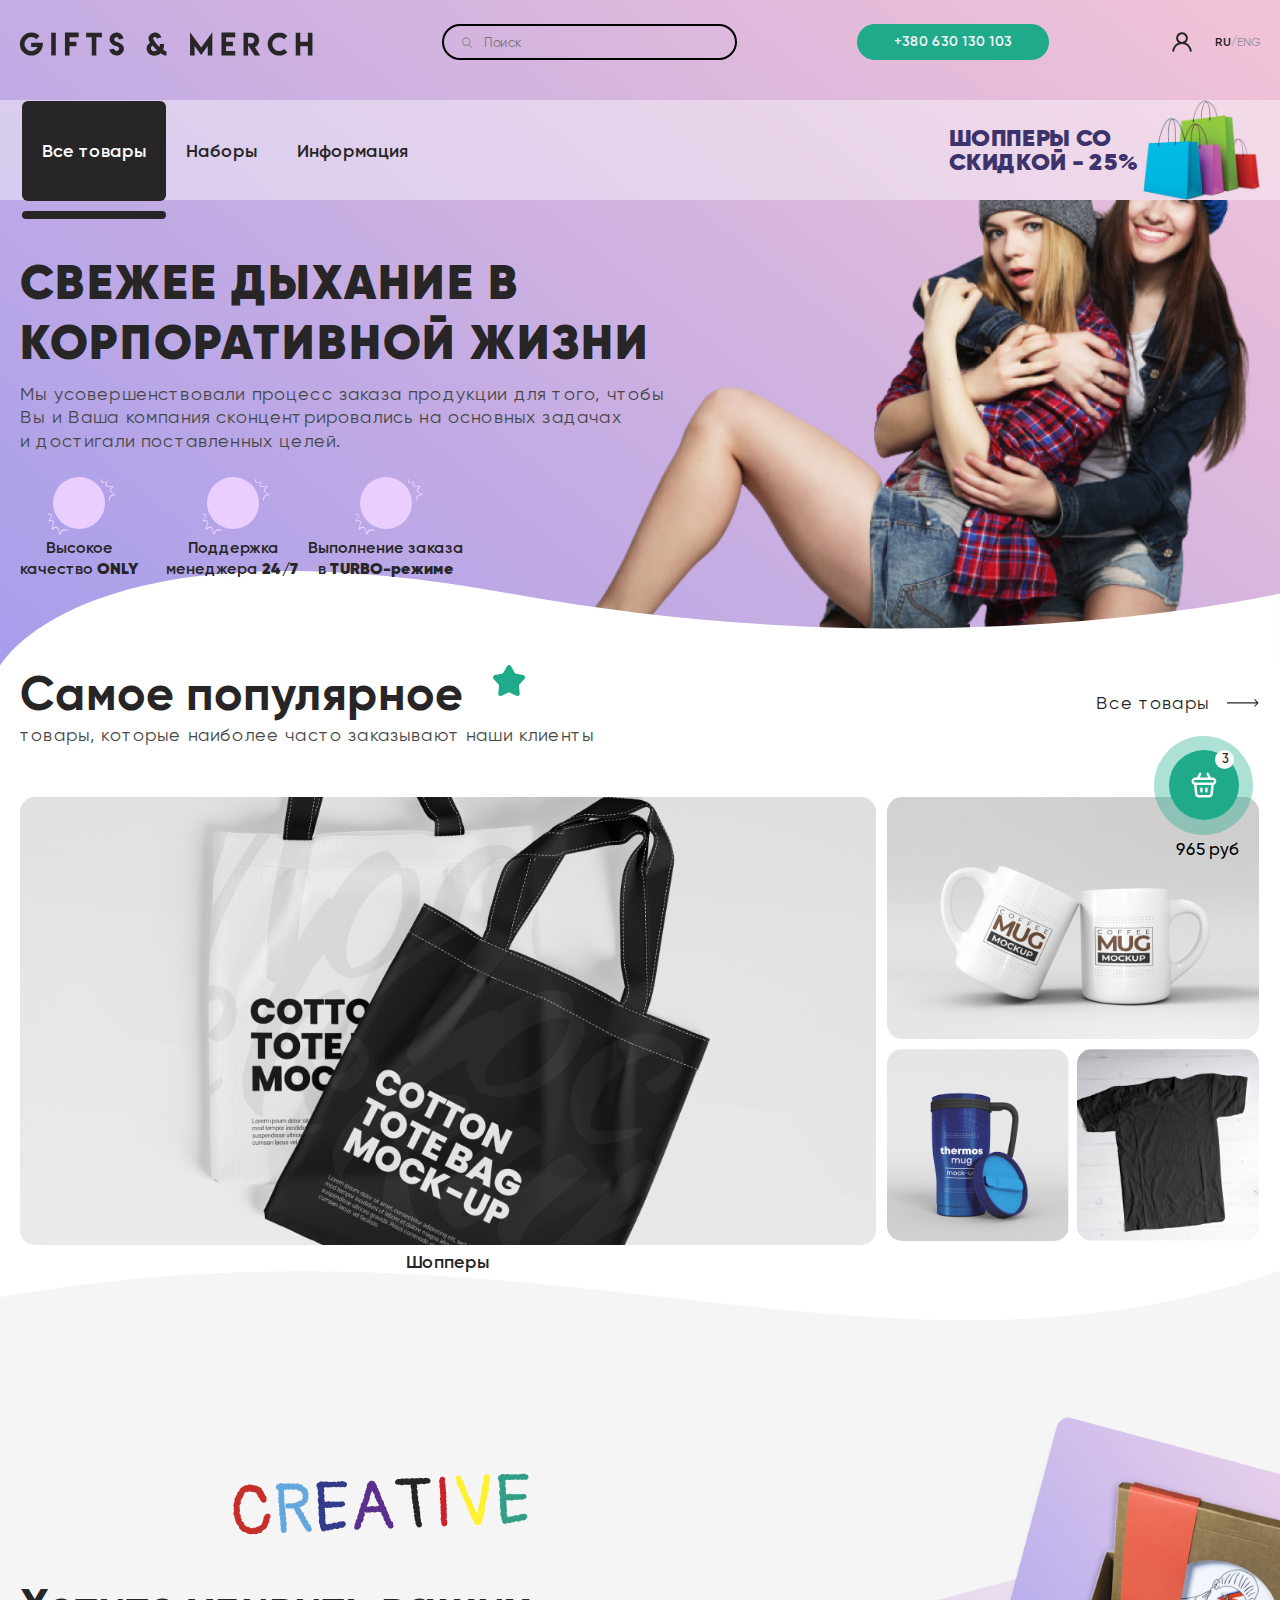
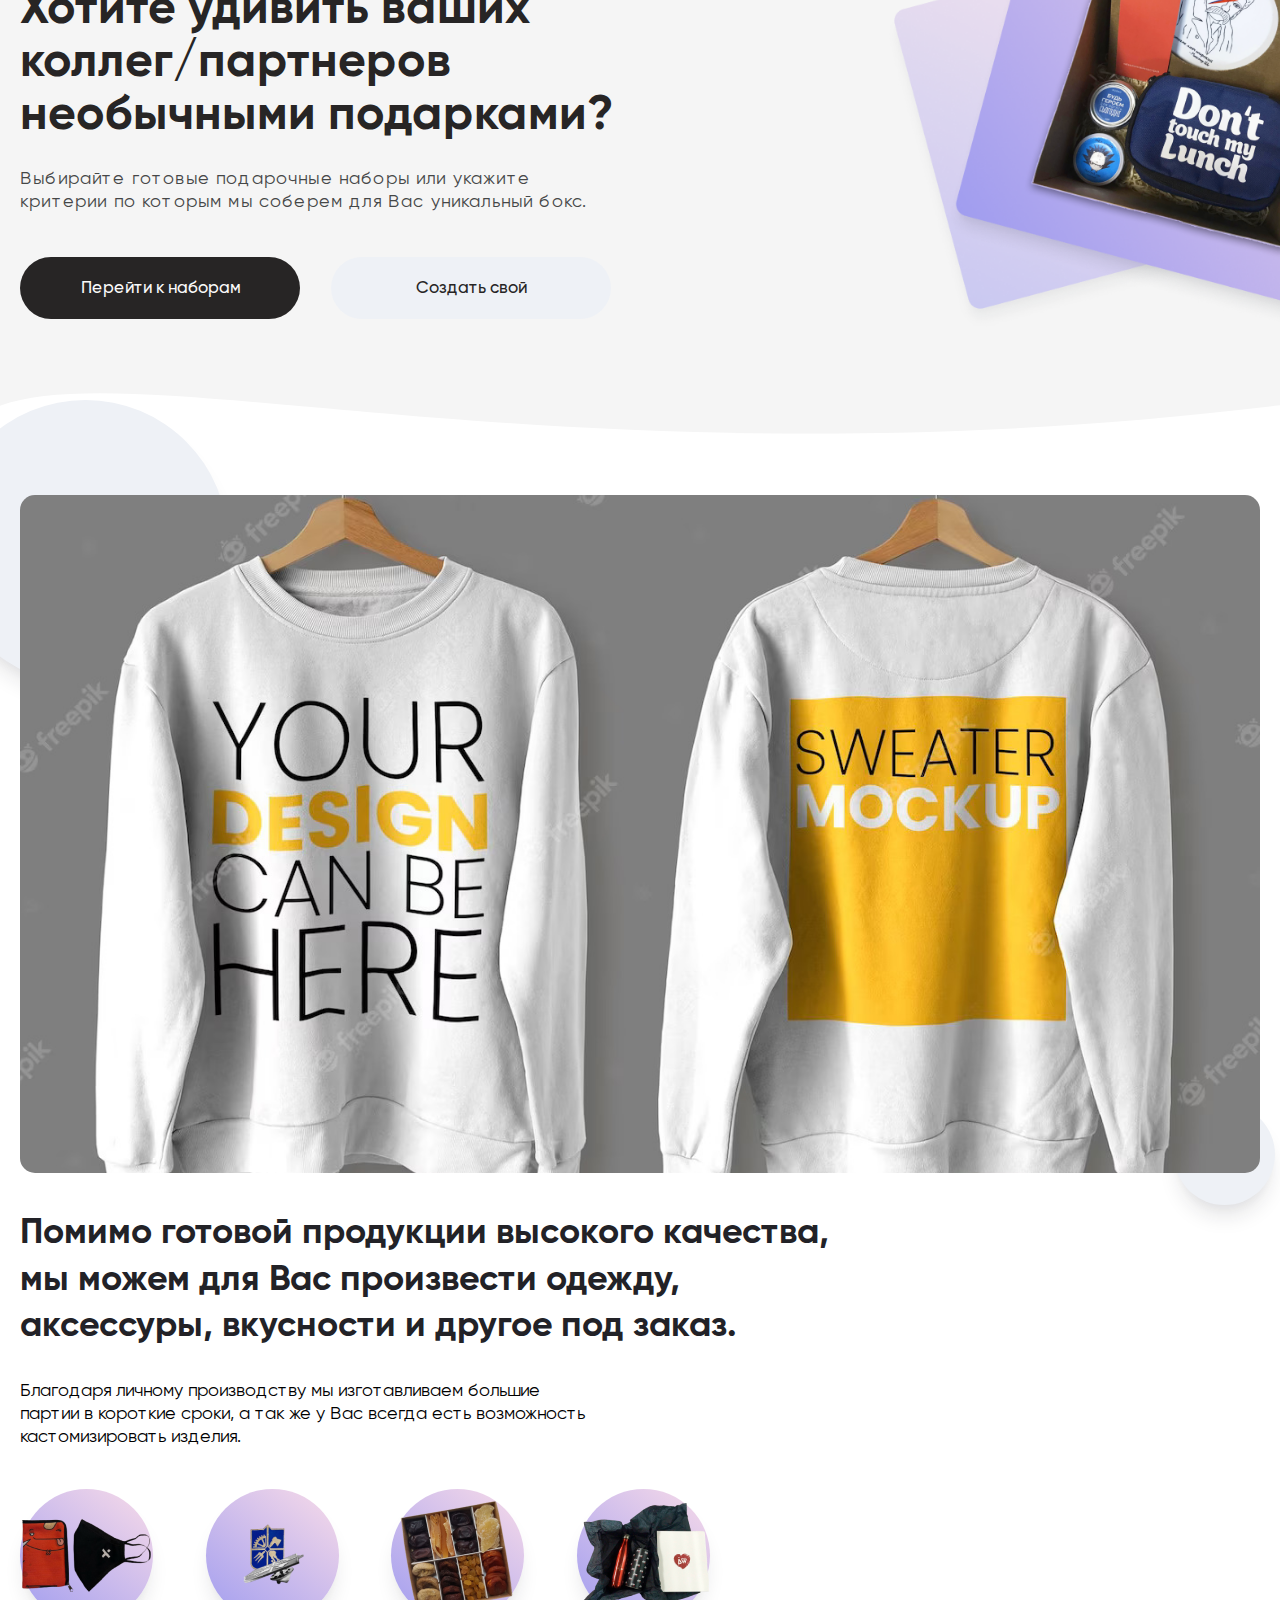
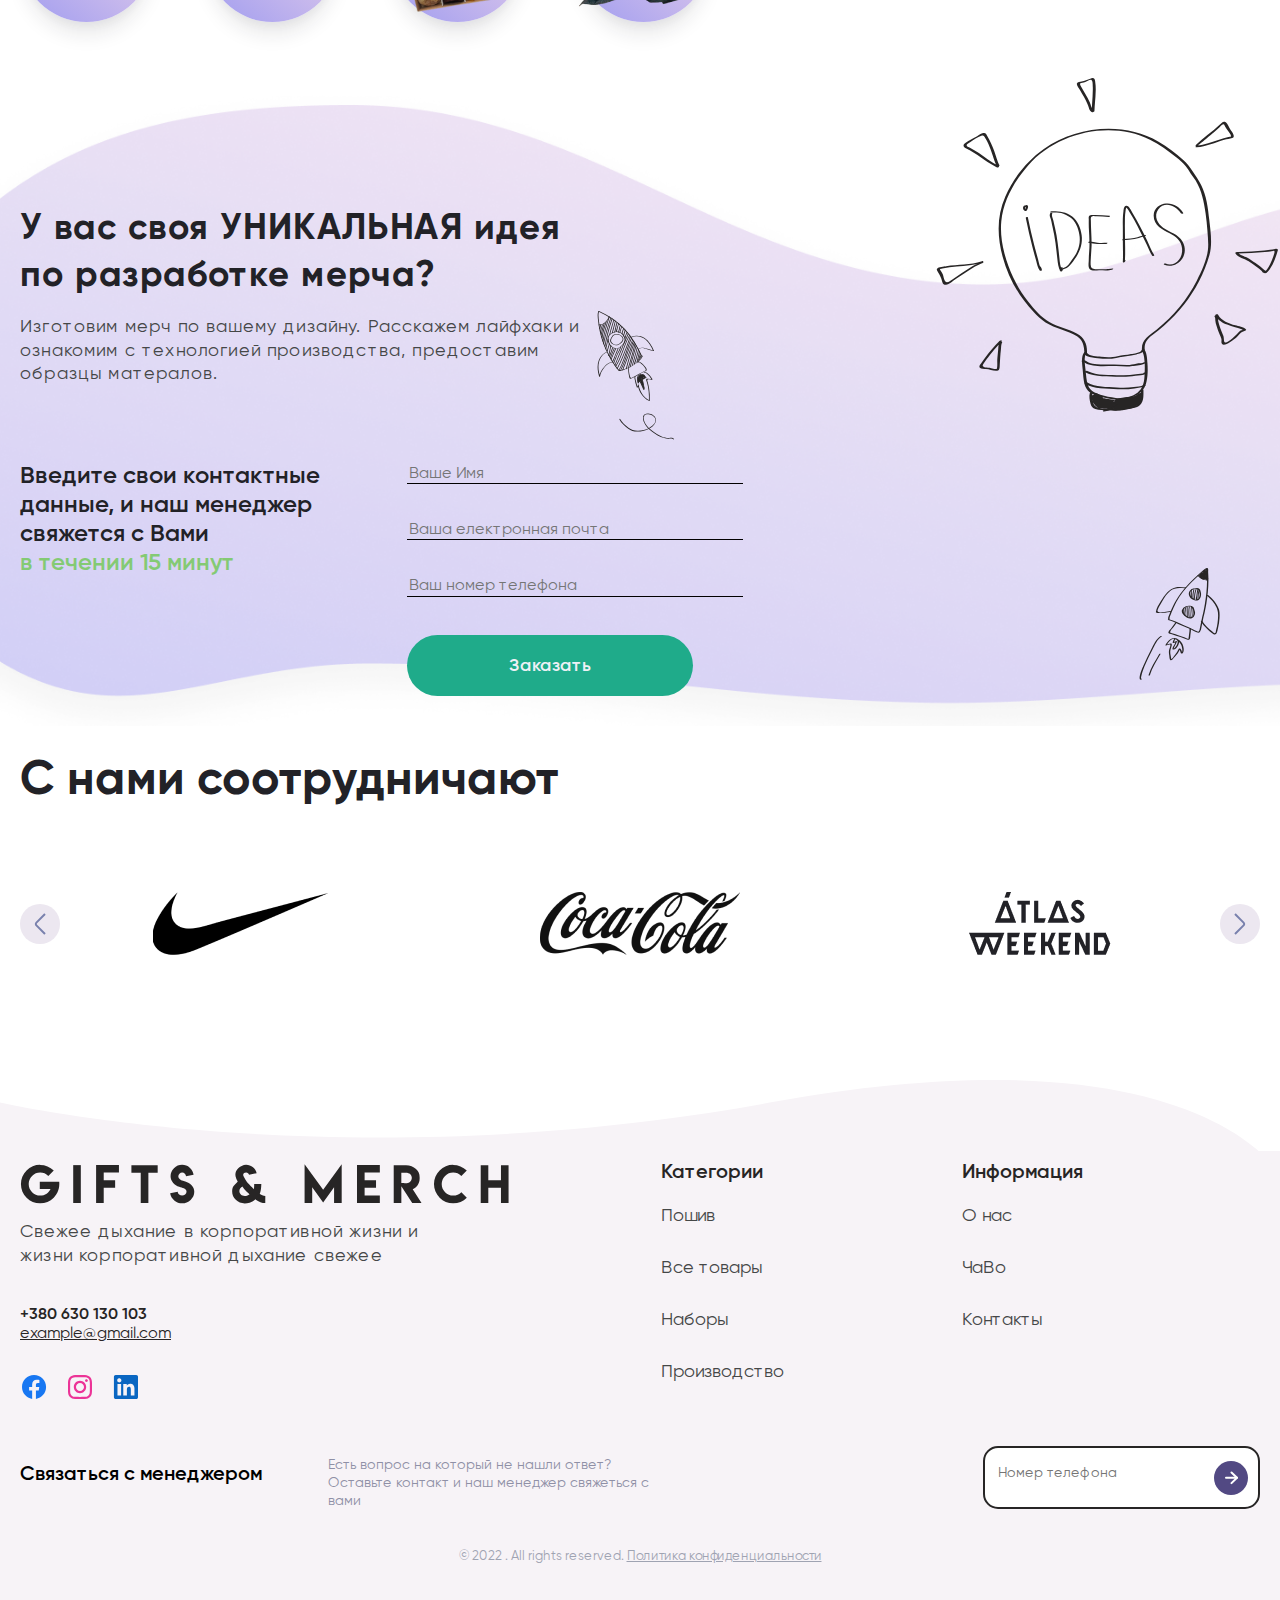
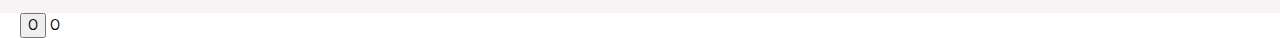
==== index.html @ b6de8032 "working" ====
<!DOCTYPE html>
<html lang="ru">

<head>
  <meta charset="UTF-8">
  <meta http-equiv="X-UA-Compatible" content="IE=edge">
  <meta name="viewport" content="width=device-width, initial-scale=1.0">
  <title>Gifts and Merch</title>
  <link rel="stylesheet" href="./css/vendor/normalize.css">
  <link rel="stylesheet" href="./css/vendor/swiper-bundle.min.css">
  <link rel="stylesheet" href="./css/cards-reduction-decor.css">
  <link rel="stylesheet" href="./css/fonts.css">
  <link rel="stylesheet" href="./css/main.css">
  <link rel="stylesheet" href="./css/main-page.css">
</head>

<body>
  <div class="header-bg">
    <header class="page-header">
      <div class="main-container page-header__top">
        <a class="page-header__logo-link" href="#">
          <img class="header-image" src="./img/logo.svg" alt="Gifts Merch">
        </a>
        <input class="page-header__search" type="text" placeholder="Поиск">

        <button type="button" class="page-header__loupe"><img class="page-header__loupe-image" src="./img/search1.svg" alt="поиск"></button>

        <a class="phone" href="tel:+79283627229">+380 630 130 103</a>
        <button id="mobile-menu-btn" type="button" class="page-header__burger">
          <img class="page-header__burger-image" src="./img/COLOR.svg" alt="">
        </button>
        <div class="page-header__buttons">
          <button type="button" class="page-header__profile-btn"><img class="but-image" src="./img/men.svg" alt=""></button>
          <button type="button" class="page-header__button active">RU</button>
          <p class="page-slash">/</p>
          <button type="button" class="page-header__button">ENG</button>
        </div>
      </div>

      <div class="header-nav">
        <div class="header-nav__container main-container">
          <ul class="header-list">
            <li class="header-list__item">
              <a class="header-list__navigation header-list__navigation--active">Все товары </a>
            </li>
            <li class="header-list__item">
              <a class="header-list__navigation" href="./sets.html">Наборы</a>
            </li>
            <li class="header-list__item">
              <a class="header-list__navigation" href="./information.html">Информация</a>
            </li>
          </ul>
          <div class="header-text">Шопперы со скидкой - 25%</div>
          <img class="img-resize" src="./img/shopping-bags.png" alt="packages">
        </div>
      </div>
    </header>

    <section class="header-hero index__header-hero">
      <div class="header-hero__container main-container">
        <h1 class="header-hero__major">Свежее дыхание в корпоративной жизни</h1>
        <p class="header-hero__text">Мы усовершенствовали процесс заказа продукции для того, чтобы Вы и Ваша компания сконцентрировались на основных задачах и достигали поставленных целей.</p>
        <ul class="header-hero__selection">
          <li class="header-hero__logo">
            <div class="header-hero__logos">
              <img class="header-hero__wave" src="./img/main/Scribbletop.svg" alt="">
              <img class="header-hero__wave--active header-hero__wave--rotate180" src="./img/main/Scribble.svg" alt="">
            </div>
            <p class="header-hero__only">Высокое <br> качество <b>ONLY</b></p>
          </li>

          <li class="header-hero__logo">
            <div class="header-hero__logos">
              <img class="header-hero__wave" src="./img/main/Scribbletop.svg" alt="">
              <img class="header-hero__wave--active" src="./img/main/Scribble.svg" alt="">
            </div>
            <p class="header-hero__only">Поддержка <br> менеджера <b>24/7</b></p>
          </li>

          <li class="header-hero__logo">
            <div class="header-hero__logos">
              <img class="header-hero__wave" src="./img/main/Scribbletop.svg" alt="">
              <img class="header-hero__wave--active" src="./img/main/Scribble.svg" alt="">
            </div>
            <p class="header-hero__only">Выполнение заказа <br> в <b>TURBO-режиме</b></p>
          </li>
        </ul>
      </div>
      <picture>
        <img class="header-hero__picture_main" src="./img/main/fashion-girl.png" alt="prize">
      </picture>
      <picture>
        <img class="header-hero__picture_new" src="./img/main/fashion-girl480.png" alt="prize">
      </picture>
    </section>
    <img class="header__wave" src="./img/main/header-wave.svg" alt="wave">
  </div>

  <div class="popular main-container">
    <h2 class="popular__most">Самое популярное
      <img class="popular__star" src="./img/main/star.svg" alt="star">
    </h2>
    <h3 class="popular__text">товары, которые наиболее часто заказывают наши клиенты</h3>
    <a class="popular__all" href="./sets.html">
      <span class="popular__all-product">Все товары</span>
      <img class="popular__all-arrow" src="./img/main/boom.svg" alt="arrow">
    </a>
    <div class="popular__goods popular-goods">
      <div class="popular-goods__col-left">
        <a class="popular-goods_link" href="./sets.html"><img class="popular-goods__img" src="./img/main/bag.png" alt="bag"></a>
        <p class="popular-goods_desc">Шопперы</p>
      </div>
      <div class="popular-goods__col-right">
        <div class="popular-goods__col-top">
          <a class="popular-goods_link" href="./sets.html"><img class="popular-goods__img" src="./img/main/Mug.png" alt="mug"></a>
        </div>
        <div class="popular-goods__bot-bottom">
          <a class="popular-goods_link" href="./sets.html"><img class="popular-goods__img" src="./img/main/Thermos.png" alt="thermos"></a>
        </div>
        <div class="popular-goods__bot-bottom">
          <a class="popular-goods_link" href="./sets.html"><img class="popular-goods__img" src="./img/main/shirt.png" alt="t-shirt"></a>
        </div>
      </div>
    </div>

    <div id="modal-book-menu" class="popular__purchases">
      <div class="popular__purchases-menu">
        <button id="close-trolley-modal-btn-two" type="button" class="popular__purchases-look">Продолжить покупки</button>
        <button id="modalbasket-btn" type="button" class="popular__purchases-buy">В корзину</button>
        <button id="close-trolley-modal-btn" type="button" class="popular__purchases-exit">
          <img src="./img/main/X.svg" alt="x">
        </button>
      </div>
    </div>
    <button id="trolley-modal-btn" type="button" class="popular__basket">
      <img class="popular__basket-img" src="./img/main/Frame383.svg" alt="basket">
      <span class="popular__basket-number">3</span>
      <span class="popular__basket-price">965 руб</span>
    </button>
  </div>

  <div class="creative">
    <img class="wave creative-wave" src="./img/creative-wave.svg" alt="wave">
    <div class="creative-main main-container">
      <img class="creative-main__image" src="./img/Pangolin.png" alt="logo">
      <p class="creative-main__text">
        Хотите удивить ваших коллег/партнеров необычными подарками?
      </p>
      <p class="creative-main__desc">
        Выбирайте готовые подарочные наборы или укажите критерии по которым мы соберем для Вас уникальный бокс.
      </p>
      <div class="creative-main__items">
        <a class="creative-main__link" href="./sets.html">Перейти к наборам</a>
        <a class="creative-main__link creative-main__link--grey" href="./sets.html">Создать свой</a>
      </div>
      <div class="creative-main__picture">
        <img class="creative-main__img" src="./img/Photo.png" alt="prize">
      </div>
    </div>
  </div>

  <div class="product main-container">
    <div class="product__picture">
      <img class="product__img" src="./img/main/sweater-mockup-front-and-back.jpg" alt="sweater">
    </div>
    <div class="product__selection">
      <p class="product-text">Помимо готовой продукции высокого качества, мы можем для Вас произвести одежду, аксессуры, вкусности и другое под заказ.</p>
      <p class="product-info">Благодаря личному производству мы изготавливаем большие партии в короткие сроки, а так же у Вас всегда есть возможность кастомизировать изделия.</p>
      <div class="product__selection-logos">
        <ul class="product__selection-menu">
          <li class="logo">
            <img class="logo__img" src="./img/main/removebg.png" alt="">
          </li>
          <li class="logo">
            <img class="logo__img" src="./img/main/logot.png" alt="">
          </li>
          <li class="logo">
            <img class="logo__img" src="./img/main/fruit.png" alt="">
          </li>
          <li class="logo">
            <img class="logo__img" src="./img/main/packet.png" alt="">
          </li>
        </ul>
      </div>
    </div>
  </div>



  <div class="ideas">
    <div class="idea main-container">
      <p class="idea__text">У вас своя УНИКАЛЬНАЯ идея по разработке мерча?</p>
      <p class="idea__txt">Изготовим мерч по вашему дизайну. Расскажем лайфхаки и ознакомим с технологией производства, предоставим образцы матералов.</p>
      <div class="idea__book">
        <p class="idea__info">Введите свои контактные данные, и наш менеджер свяжется с Вами <span class="colortext">в&nbsp;течении 15 минут</span></p>
        <form class="order idea__order" action="self">
          <div class="order__field order__field--idea">
            <input type="text" class="order__input order__input--idea" name="login" placeholder="Ваше Имя">
          </div>
          <div class="order__field order__field--idea">
            <input type="email" class="order__input order__input--idea" name="email" placeholder="Ваша електронная почта" minlength="7" required>
            <span class="order__error-msg">Неверный формат</span>
          </div>
          <div class="order__field order__field--idea">
            <input type="tel" class="order__input order__input--idea" name="tel" placeholder="Ваш номер телефона" minlength="6" required>
            <span class="order__error-msg">Неверный формат</span>
          </div>
          <button type="button" class="order__button order__button--idea">
            Заказать
          </button>
        </form>
      </div>
      <div class="idea__image">
        <img class="img__ic1" src="./img/main/ideas/rocket1.svg" alt="">
      </div>
      <div class="idea__img">
        <img class="img__ic2" src="./img/main/ideas/Vector.svg" alt="">
      </div>
      <div class="idea__icon">
        <img class="img__ic3" src="./img/main/ideas/lamp.svg" alt="">
      </div>
      <div class="idea__ic">
        <img class="img__ic4" src="./img/main/ideas/rocket2.svg" alt="">
      </div>
    </div>
  </div>

  <div class="partners main-container">
    <p class="partners__text">С нами соотрудничают</p>
    <div class="partners__logo swiper">
      <button id="partners-prev-btn" type="button" class="hand hand__partners"></button>
      <ul class="partners__list swiper-wrapper">
        <li class="partners__items swiper-slide"><img class="partners__img" src="./img/Logo_NIKE1.png" alt="nike"></li>
        <li class="partners__items swiper-slide"><img class="partners__img" src="./img/Coca-Cola_logo.png" alt="cola"></li>
        <li class="partners__items swiper-slide"><img class="partners__img" src="./img/weekend.png" alt="tls"></li>
        <li class="partners__items swiper-slide"><img class="partners__img" src="./img/megogo.png" alt="megogo"></li>
        <li class="partners__items swiper-slide"><img class="partners__img" src="./img/crazybox.png" alt="crazy"></li>
        <li class="partners__items swiper-slide"><img class="partners__img" src="./img/logo-adidas.png" alt="crazy"></li>
      </ul>
      <button id="partners-next-btn" type="button" class="hand hand__partners hand__partners--next"></button>
    </div>
  </div>

  <div class="container__footer">
    <img class="footer__wave" src="./img/footer/footer-wave.svg" alt="wave">
    <footer class="footer main-container">
      <div class="footer-nav">
        <div class="footer-servis">
          <div class="footer-servis__gift">
            <a href="#">
              <img class="footer-image" src="./img/logo.svg" alt="gifts logo">
            </a>
            <div class="footer-servis__text">Свежее дыхание в корпоративной жизни и жизни корпоративной дыхание свежее </div>
          </div>
          <div class="footer-servis__connect">
            <div class="footer-servis__relations">
              <p class="footer-servis__tel"><a class="footer-servis__phone" href="tel:+79283627229">+380 630 130 103</a></p>
              <p class="footer-servis__gmail"><a class="footer-servis__mail" href="mailto:example@gmail.com">example@gmail.com</a></p>
            </div>
            <div class="footer-servis__logo">
              <ul class="footer-servis__manager">
                <li><a class="footer-img" href="#"><img class="footer-img__logo" src="./img/footer/facebook.svg" alt=""></a></li>
                <li><a class="footer-img" href="#"><img class="footer-img__logo" src="./img/footer/Instagram.svg" alt=""></a></li>
                <li><a class="footer-img" href="#"><img class="footer-img__logo" src="./img/footer/in.svg" alt=""></a></li>
              </ul>
            </div>
          </div>
        </div>
        <div class="footer-row">
          <h3 class="footer-roster__cat rank">Категории</h3>
          <ul class="footer-roster__list">
            <li class="footer-list footer-roster__list-item"><a class="footer-link" href="./sets.html">Пошив</a></li>
            <li class="footer-list"><a class="footer-link" href="./sets.html">Все товары</a></li>
            <li class="footer-list"><a class="footer-link" href="./sets.html">Наборы</a></li>
            <li class="footer-list"><a class="footer-link" href="./sets.html">Производство</a></li>
          </ul>
        </div>
        <div class="footer-info">
          <h3 class="footer-roster__cat rank">Информация</h3>
          <ul class="footer-roster__list">
            <li class="footer-list"><a class="footer-link" href="./information.html">О нас</a></li>
            <li class="footer-list"><a class="footer-link" href="./information.html#question">ЧаВо</a></li>
            <li class="footer-list"><a class="footer-link" href="./information.html#contacts">Контакты</a></li>
          </ul>
        </div>
        <div class="footer-manager">
          <h3 class="footer-roster__cat footer-roster--text-center">Связаться с менеджером</h3>
          <div class="footer-roster__text">Есть вопрос на который не нашли ответ? <br> Оставьте контакт и наш менеджер свяжеться с вами</div>
          <div class="footer-roster__tel">
            <input type="tel" class="footer__phone" name="phone" placeholder="Номер телефона">
            <button type="button" class="footer__arrow"><img class="footer__arrow-img" src="./img/footer/Group6.svg" alt=""></button>
          </div>
        </div>
      </div>
      <div class="footer-copy">
        <p class="footer-copy__corp">© 2022 . All rights reserved. <a class="footer-copy__conf" href="#"> Политика конфиденциальности</a></p>
      </div>
    </footer>
  </div>


  <div class="modal" id="modal-mobile-menu">
    <div class="gap burger__menu-gap">
      <div class="burger-menu__header">
        <button type="button" class="burger-menu__language active">RU</button>
        /
        <button type="button" class="burger-menu__language">ENG</button>
        <button type="button" class="burger-menu__man">
          <img class="burger-menu__image" src="./img/men-3.svg" alt="">
        </button>
        <button type="button" class="burger-menu__class" id="close-mobile-menu-btn">
          <img src="./img/COLOR-2.svg" alt="">
        </button>
      </div>
      <div class="burger-menu__sets">Наборы</div>
      <div class="burger-menu__all">Все товары</div>
      <div class="burger-menu__list">
        <div class="textcols">
          <ul class="burger-menu__clothes">
            <li class="burger__list">
              <a class="burger-menu__text--active" href="">Толстовки</a>
            </li>
            <li class="burger__list">
              <a class="burger-menu__text" href="">Свитшоты</a>
            </li>
            <li class="burger__list">
              <a class="burger-menu__text" href="">Футболки</a>
            </li>
            <li class="burger__list">
              <a class="burger-menu__text" href="">Поло</a>
            </li>
            <li class="burger__list">
              <a class="burger-menu__text" href="">Жилетки</a>
            </li>
            <li class="burger__list">
              <a class="burger-menu__text" href="">Рюкзаки</a>
            </li>
          </ul>
        </div>
        <div class="textcols">
          <ul class="burger-menu__clothes">
            <li class="burger__list">
              <a class="burger-menu__text" href="">Бананки</a>
            </li>
            <li class="burger__list burger__list-one">
              <a class="burger-menu__text" href="">Эко-сумки/Шопперы</a>
            </li>
            <li class="burger__list">
              <a class="burger-menu__text" href="">Пледы</a>
            </li>
            <li class="burger__list">
              <a class="burger-menu__text" href="">Носки</a>
            </li>
            <li class="burger__list">
              <a class="burger-menu__text" href="">Маски</a>
            </li>
          </ul>
        </div>
      </div>
      <p class="burger-menu__info">Информация</p>
      <div class="burger__mail">
        <a class="burger-menu__mail" href="example@gmail.com">example@gmail.com</a>
      </div>
      <div class="burger__phone">
        <a class="phone burger-menu__phone" href="tel:+79283627229">+380 630 130 103</a>
      </div>
      <div class="burger-menu__masagers">
        <div class="burger__mesagers">
          <div class="burger-menu__image"><a href=""></a><img src="./img/Vector11.svg" alt=""></div>
          <div class="burger-menu__image"><a href=""></a><img src="./img/instagram.svg" alt=""></div>
          <div class="burger-menu__image"><a href=""><img src="./img/facebook.svg" alt=""></a></div>
        </div>
      </div>
    </div>
  </div>

  <div class="modal " id="cart-modal">
    <div class="gap trolley">
      <div class="trolley__order">
        <p class="trolley__title">Оформить заказ</p>
        <p class="trolley__sub-title">Введите свои контактные данные, и наш менеджер свяжется с Вами в течении 1 часа</p>
        <form class="order" action="self">
          <div class="order__field">
            <input type="text" class="order__input" name="login" placeholder="Ваше Имя">
            <span class="order__error-msg">Неверный формат</span>
          </div>
          <div class="order__field">
            <input type="email" class="order__input" name="email" placeholder="Ваша електронная почта" minlength="7" required>
            <span class="order__error-msg">Неверный формат</span>
          </div>
          <div class="order__field">
            <input type="tel" class="order__input" name="tel" placeholder="Ваш номер телефона" minlength="6" required>
            <span class="order__error-msg">Неверный формат</span>
          </div>
          <button type="button" class="order__button">
            Заказать
          </button>
          <p class="trolley__confirm-txt">Нажимая "Подтвердить заказ", Вы даете согласие на&nbsp;обработку Ваших персональных данных</p>
        </form>
      </div>
      <div class="trolley__cart">
        <p class="trolley__title">Корзина</p>
        <ul class="basket__item-list">
        </ul>
        <div class="order__delivery">
          <span class="order__details">Заказ № 110293</span>
          <span id="basket-total-sum" class="order__sum">Всего: $235.80</span>
        </div>
      </div>
      <button type="button" class="modal__close">
        <img class="modal__close-img" id="close-basket-modal-btn" src="./img/trolley/close.svg" alt="">
      </button>
    </div>
  </div>
  <template id="basket-item-template">
    <li class="basket__item">
      <div class="details__image">
        <img class="details__img" src="./img/trolley/MaskGroup.png" alt="">
      </div>
      <div class="details__info">
        <div class="details__name">EL003 Elleven Checkpoint-Friendly Compu-Backpack</div>
        <div class="details__color">
          <span class="details__color-text">Цвет <i class="details__color-icon"></i></span>
        </div>
      </div>
      <div class="details__quantity">
        <span class="quantity__text">Кол-во</span>
        <div class="quantity__choice">
          <button id="basket-count-dec" class="quantity__reduce" type="button">-</button>
          <span class="quantity__number">5</span>
          <button id="basket-count-inc" class="quantity__reduce" type="button">+</button>
        </div>
      </div>
      <span class="details__sum">$76.43</span>
      <button type="button" class="details__remove">
        <img src="./img/trolley/times-circle.svg" alt="">
      </button>
    </li>
  </template>
  <div class="main-container side-cart">
    <div class="side-cart__container">
      <button class="side-cart__btn" type="button" aria-label="Открыть корзину">
        <span class="side-cart__bg"></span>
        <span class="side-cart__count">0</span>
      </button>
      <span class="side-cart__sum">0</span>
    </div>
  </div>



  <div class="modal" id="modal-order-menu">
    <div class="gap window__gap" id="window-mod">
      <button type="button" class="modal__close" id="close-order-menu-btn">
        <img class="modal__close-img" src="./img/trolley/close.svg" alt="">
      </button>
      <div class="window__picture">
        <div class="window__line">
          <button type="button" class="hand hand__window">

          </button>
          <button type="button" class="hand hand__window hand__window-img">

          </button>
        </div>
        <img class="winwod-img" src="./img/image/Screenshot1.png" alt="man">
        <div class="window__picture-img">
          <img class="winwod-thing" src="./img/image/Screenshot2.png" alt="man">
          <img class="winwod-thing" src="./img/image/Screenshot3.png" alt="man">
          <img class="winwod-thing" src="./img/image/Screenshot4.png" alt="man">
        </div>
      </div>
      <div class="window__order">
        <p class="win__text">EL003 Elleven Checkpoint-Friendly Compu-Backpack</p>
        <div class="color">
          <ul class="color__win" id="color-listmod">
          </ul>
          <p class="win__price">From Price $76.43</p>
        </div>
        <p class="win__txt">This exclusive design has a designated laptop-only section that unfolds to lay flat on the X-ray belt to increase your speed, convenience and security. (Pens, Laptop and other devices shown are not included)</p>
        <div class="size">
          <div class="size__right">
            <button type="button" class="size__feature">
              Характеристики
              <img class="size__image size__image--active" src="./img/image/arrow.svg" alt="">
            </button>
          </div>
          <div class="property">
            <p class="property__text">Материал</p>
            <p class="property__text">100% хлопок</p>
            <p class="property__text">Нанесение</p>
            <p class="property__text">вышивка, термопечать</p>
            <p class="property__text">Торговая марка</p>
            <p class="property__text">100% хлопок</p>
            <p class="property__text">Плотность, г/м</p>
            <p class="property__text">150</p>
          </div>
          <button type="button" class="size__button">
            Заказать
          </button>
        </div>
      </div>
    </div>
  </div>

  <template id="color-modtemplate">
    <li class="color__list"><button type="button" class="color__but"></button></li>
  </template>

  <script defer src="js/vendor/swiper-bundle.min.js"></script>
  <script defer src="js/index.js"></script>
</body>

</html>



<!-- <div class="modal open" id="cart-modal">
  <div class="gap trolley__gap">
    <div class="trolley__order">
      <p class="trolley__title">Оформить заказ</p>
      <p class="trolley__txt">Введите свои контактные данные, и наш менеджер свяжется с Вами в течении 1 часа</p>


      <form class="order" action="self">
        <div class="order__field">
          <input type="text" class="order__input" name="login" placeholder="Ваше Имя">
          <span class="order__error-msg">Неверный формат</span>
        </div>

        <div class="order__field">
          <input type="email" class="order__input" name="email" placeholder="Ваша електронная почта">
          <span class="order__error-msg">Неверный формат</span>
        </div>

        <div class="order__field">
          <input type="tel" class="order__input trolley__order-info--active" name="tel" placeholder="Ваш номер телефона">
          <span class="order__error-msg">Неверный формат</span>
        </div>

        <button type="button" class="trolley__order-button">
          Заказать
        </button>
        <p class="trolley__confirm-txt">Нажимая "Подтвердить заказ", Вы даете согласие на обработку Ваших персональных данных</p>
    </div>
    </form>



    <div class="trolley__box">
      <div class="basket__order">Корзина</div>
      <div class="basket__selection">
        <div class="details">
          <div class="details__image">
            <img class="details__img" src="./img/trolley/MaskGroup.png" alt="">
          </div>
          <div class="details__info">
            <p class="details__text">EL003 Elleven Checkpoint-Friendly Compu-Backpack</p>
            <div class="details__color">
              <span class="details__colors details__colors--green">Цвет</span>
            </div>
          </div>
          <div class="details__quantity">
            <span class="quantity__text">Кол-во</span>
            <div class="quantity__choice">
              <button type="button" class="quantity__reduce">-</button>
              <span class="quantity__number">5</span>
              <button type="button" class="quantity__reduce">+</button>
            </div>
            <p class="quantity__txt">min.</p>
          </div>
          <span class="details__sum">$76.43</span>
          <button type="button" class="details__remove">
            <img class="details__remove-img" src="./img/trolley/times-circle.svg" alt="">
          </button>
        </div>
      </div>
      <div class="basket__selection">
        <div class="details">
          <div class="details__image">
            <img class="details__img" src="./img/trolley/MaskGroup.png" alt="">
          </div>
          <div class="details__info">
            <div class="details__text">EL003 Elleven Checkpoint-Friendly Compu-Backpack</div>
            <div class="details__color">
              <span class="details__colors details__colors--green">Цвет</span>
            </div>
          </div>
          <div class="details__quantity">
            <span class="quantity__text">Кол-во</span>
            <div class="quantity__choice">
              <button type="button" class="quantity__reduce">-</button>
              <span class="quantity__number">5</span>
              <button type="button" class="quantity__reduce">+</button>
            </div>
            <p class="quantity__txt">min.</p>
          </div>
          <span class="details__sum">$76.43</span>
          <button type="button" class="details__remove">
            <img class="details__remove-img" src="./img/trolley/times-circle.svg" alt="">
          </button>
        </div>
      </div>
      <div class="basket__selection basket__selection-one">
        <div class="details">
          <div class="details__image">
            <img class="details__img" src="./img/trolley/MaskGroup.png" alt="">
          </div>
          <div class="details__info">
            <div class="details__text">EL003 Elleven Checkpoint-Friendly Compu-Backpack</div>
            <div class="details__color">
              <span class="details__colors details__colors--green">Цвет</span>
            </div>
          </div>
          <div class="details__quantity">
            <span class="quantity__text">Кол-во</span>
            <div class="quantity__choice">
              <button type="button" class="quantity__reduce">-</button>
              <span class="quantity__number">5</span>
              <button type="button" class="quantity__reduce">+</button>
            </div>
            <p class="quantity__txt">min.</p>
          </div>
          <span class="details__sum">$76.43</span>
          <button type="button" class="details__remove">
            <img class="details__remove-img" src="./img/trolley/times-circle.svg" alt="">
          </button>
        </div>
      </div>
      <div class="order__dilivery">
        <span class="order__details">Заказ № 110293</span>
        <span class="order__sum">Всего: $ 235.80</span>
      </div>
      <button type="button" class="modal__close trolley__modal-close">
        <img class="modal__close-img" id="close-basket-modal-btn" src="./img/trolley/close.svg" alt="">
      </button>
      <div class="trolley__line"></div>
    </div>
  </div>
</div> -->
---- css/cards-reduction-decor.css ----
.cards__header {
    margin: 0;
    margin-top: 9px;
    font-size: 48px;
    line-height: 58px;
    font-weight: 700;
}

.cards__list {
    display: flex;
    justify-content: space-between;
    margin-top: 40px;
    padding-left: 0;
}

.card {
    position: relative;
    display: flex;
    flex-direction: column;
    width: calc(25% - 23px);
    list-style-type: none;
}

.card__top {
    position: relative;
    width: 100%;
    height: 387px;
}

.slider-nav {
  display: flex;
  align-items: center;
  text-align: center;
}

.card__image-list {
  padding: 0;
}

.slider-nav[hidden] {
  display: none;
}

.card__slider-nav {
  position: absolute;
  right: 8px;
  bottom: 8px;
  z-index: 1;
  background-color: #fffc;
  border-radius: 3px;
}

.slider-nav__direction {
  display: flex;
  flex-shrink: 0;
  width: 24px;
  height: 34px;
  padding: 0;
  cursor: pointer;
  background: transparent url('../img/Vector.svg') no-repeat center;
  border: none;
}

.slider-nav__direction--next {
  transform: rotate(180deg);
}

.card__info {
    display: flex;
    flex-direction: column;
    margin-top: 2px;
    padding-top: 11px;
    padding-left: 14px;
    overflow: hidden;
    cursor: pointer;
    border-radius: 15px;
    box-shadow: 0 16.0566px 22px -8px rgb(82 73 131 / 0.1), 0 8.02828px 8.02828px -4.01414px rgb(26 32 44 / 0.04);
    flex-grow: 1;
}

.card__color-button--active {
    outline: solid 3px #000;
    outline-style: double;
}

.color__but--active {
  outline: solid 3px #000;
  outline-style: double;
}

.card__image {
    width: 100%;
    height: 100%;
    object-fit: cover;
    border-top-right-radius: 15px;
    border-top-left-radius: 15px;
}

.card__name {
    margin: 0;
    font-size: 24px;
    line-height: 105.5%;
    font-weight: 600;
    color: #272525;
}

.card__description {
    width: 100%;
    font-size: 12px;
    line-height: 105.5%;
    font-weight: 400;
    color: #272525;
}

.card__color {
    display: flex;
    margin-top: auto;
    margin-bottom: 15px;
    padding: 0;
}

.color__list {
    list-style-type: none;
}

.card__color-button {
    width: 24px;
    height: 24px;
    margin: 0;
    margin-right: 4.5px;
    padding: 0 0.5px;
    cursor: pointer;
    background: transparent;
    border: none;
    border-radius: 50%;
}

.card__price {
    margin: 0;
    margin-bottom: 11px;
    font-size: 24px;
    line-height: 105.5%;
    font-weight: 600;
    color: #C4C4C4;
}

.card__cart {
    position: absolute;
    right: 11px;
    bottom: 17px;
    cursor: pointer;
    background: transparent;
    border: none;
}

.hand {
    justify-content: center;
    width: 40px;
    height: 40px;
    cursor: pointer;
    background: transparent url("../img/Vector2.svg") no-repeat center;
    background-color: #ECE7F0;
    border: none;
    border-radius: 50%;
}

.reduction {
    display: flex;
    justify-content: space-between;
    margin-top: 78px;
    color: #454747;
}

.reduction__item {
    width: 23%;
}

.reduction__title {
    margin-top: 1px;
    margin-bottom: 0;
    font-size: 36px;
    line-height: 130%;
    font-weight: 600;
}

.reduction__text {
    margin-top: 20px;
    font-size: 16px;
    line-height: 130%;
    font-weight: 400;
}

.reduction__text-color {
    margin-top: 20px;
    font-size: 16px;
    line-height: 130%;
    font-weight: 400;
    color: #524983;
}

.decor {
    position: relative;
    margin-top: 111px;
    padding-bottom: 290px;
}

.decor__img {
    margin-left: 200px;
}

.decor__idea {
    max-width: 790px;
    margin-top: 26px;
    margin-bottom: 0;
    font-size: 48px;
    line-height: 58px;
    font-weight: 700;
}

.decor__text {
    width: 592px;
    margin-bottom: 0;
    font-size: 18px;
    line-height: 23px;
    font-weight: 400;
    letter-spacing: 0.065em;
    color: #454747;
}

.colortext {
    color: rgb(132 202 116);
}

.decor__connect {
    width: 300px;
    margin: 0;
    font-size: 24px;
    line-height: 29px;
    font-weight: 600;
    color: #222227;
}

.book {
    display: flex;
    justify-content: space-between;
    width: 723px;
}

.decor__book {
    margin-top: 35px;
}

.order {
    width: 100%;
    max-width: 336px;
}

.order__field {
    position: relative;
    width: 100%;
    margin-bottom: 32px;
}

.order__input {
    width: 100%;
    padding-top: 4px;
    color: inherit;
    background-color: transparent;
    border: none;
    border-bottom: 1px solid rgb(1 0 0);
    outline: none;
}

.order__field.error .order__input,
.order__field.error .order__input::placeholder {
    color: #f45656;
    border-color: #f45656;
}

.order__error-msg {
    position: absolute;
    top: 50%;
    right: 0;
    display: none;
    font-size: 14px;
    color: #f45656;
    pointer-events: none;
    transform: translateY(-50%);
}

.order__field.error .order__error-msg {
    display: block;
}

.decor__order-line {
    width: 336px;
    margin-bottom: 34px;
    border: 1px solid #272525;
}

.decor__picture {
    position: absolute;
    top: -39px;
    right: 146px;
}

.date__text {
    width: 250px;
    color: #454747;
    border: none;
}

.order__button {
    display: inline-block;
    margin-top: 7px;
    padding: 21px 102px;
    font-size: 18px;
    line-height: 19px;
    font-weight: 600;
    text-decoration: none;
    color: #eef1f6;
    cursor: pointer;
    background-color: #1fab8a;
    border: none;
    border-radius: 60px;
}

.order__button:hover,
.order__button:focus {
    background-color: #1B886E;
}

.order__button:active {
    background-color: #156B57;
}


.wave {
    position: absolute;
    z-index: -1;
    width: 100%;
    background-position: top center;
    background-repeat: no-repeat;
    background-size: 100%;
}

.decor-wave {
    top: -93px;
}


@media (width <=1500px) {
    .card {
        width: calc(35% - 32px);
        margin-top: 21px;
        margin-right: 2px;
    }

    .card:nth-of-type(4) {
        display: none;
    }

    .cards__list {
        margin: 0;
    }

    .card__info {
        margin-top: -2px;
        border-radius: 15px;
        box-shadow: 0 16.0566px 22px -8px rgb(82 73 131 / 0.1), 0 8.02828px 8.02828px -4.01414px rgb(26 32 44 / 0.04);
    }

    .hand__window {
      display: flex;
      align-items: center;
      width: 30px;
      height: 30px;
    }

    .card__name {
        font-size: 19.26px;
        line-height: 105.5%;
        font-weight: 600;
    }

    .card__description {
        margin-top: 8px;
        font-size: 9.63px;
        line-height: 105.5%;
        font-weight: 400;
    }

    .card__color {
        margin-top: 12px;
    }

    .card__color-button {
        width: 19.26px;
        height: 19.26px;
        margin-top: 1px;
    }

    .card__price {
        margin-bottom: 9px;
        font-size: 19.26px;
        line-height: 105.5%;
        font-weight: 600;
    }

    .card__cart-image {
        width: 36.46px;
        height: 36.9px;
    }

    .card__cart {
        right: 8px;
        bottom: 14px;
    }


    .hand__cards {
        margin-right: 0;
    }

    .reduction {
        display: flex;
        flex-wrap: wrap;
        gap: 22px;
        margin-top: 74px;
    }

    .reduction__item {
        width: 39%;
    }

    .reduction__text-color {
        margin-top: -15px;
    }

    .decor {
        margin-top: 131px;
        padding-bottom: 217px;
    }

    .decor__idea {
        max-width: 550px;
        margin-top: 38px;
        line-height: 53px;
    }

    .decor__text {
        margin-top: 22px;
    }

    .decor__book {
        margin-top: 60px;
    }

    .decor__picture {
        top: -173px;
        right: 0;
        width: 580px;
        height: 533px;
        overflow: hidden;
    }

    .decor__picture-img {
        position: absolute;
        top: 0;
        right: -154px;
        width: 580px;
        height: 533px;
        object-fit: cover;
    }

    .decor-wave {
        top: 300px;
        transform: scaleY(2) translateY(-36%);
    }
}

@media (width <=999px) {
    .cards__list {
        display: flex;
        flex-wrap: wrap;
        justify-content: space-between;
        margin-top: 16px;
    }

    .card {
        width: calc(50% - 14px);
        margin-top: 1px;
        margin-right: -0;
        margin-bottom: 24px;
    }

    .card:nth-of-type(4) {
        display: block;
    }

    .cards__header {
        margin-top: 0;
    }

    .card__info {
        border-radius: 15px;
        box-shadow: 0 16.0566px 22px -8px rgb(82 73 131 / 0.1), 0 8.02828px 8.02828px -4.01414px rgb(26 32 44 / 0.04);
    }

    .card__name {
        margin-top: 0;
        font-size: 22.2267px;
        line-height: 105.5%;
        font-weight: 600;
    }

    .card__description {
        margin-top: 13px;
        font-size: 11.1134px;
        line-height: 105.5%;
        font-weight: 400;
    }

    .card__color {
        margin-top: 9px;
    }

    .card__color-button {
        width: 22.23px;
        height: 22.23px;
        margin-top: 1px;
    }

    .card__price {
        margin-bottom: 10px;
        font-size: 22.2267px;
    }

    .card__cart-image {
        width: 44px;
        height: 44px;
    }

    .card__cart {
        right: 10px;
        bottom: 18px;
    }

    .reduction {
        display: none;
    }

    .decor {
        margin-top: 132px;
        padding-bottom: 190px;
    }

    .decor__img {
        margin-top: 14px;
    }

    .decor__order {
        top: 352px;
        left: 409px;
    }

    .decor__picture {
        top: 7px;
        right: 0;
        width: 335px;
        height: 318px;
    }

    .decor__picture-img {
        top: 11px;
        right: -99px;
        width: 335px;
        height: 318px;
    }

    .decor-wave {
        transform: scaleY(2.6) translateY(-29%);
    }
}

@media (width <=767px) {
    .card {
        width: calc(50% - 8px);
        margin-top: 7px;
        margin-bottom: -9px;
    }

    .cards__header {
        margin-top: 10px;
        font-size: 28px;
        line-height: 34px;
    }

    .card__info {
        margin-top: -8px;
        margin-bottom: 16.5px;
        padding-left: 9px;
        border-radius: 15px;
        box-shadow: 0 16.0566px 22px -8px rgb(82 73 131 / 0.1), 0 8.02828px 8.02828px -4.01414px rgb(26 32 44 / 0.04);
    }

    .card__name {
        width: 180px;
        margin-top: 0;
        font-size: 13.4338px;
        line-height: 105.5%;
        font-weight: 600;
    }

    .card__description {
        margin-top: 7px;
        font-size: 6.71689px;
        line-height: 105.5%;
        font-weight: 400;
    }

    .card__color {
        margin-top: 7px;
    }

    .card__color-button {
        width: 13.43px;
        height: 13.43px;
        margin-top: 1px;
    }

    .slider-nav__direction {
      width: 20px;
      height: 30px;
      background-size: 11px;
    }

    .slider-nav__position {
      font-weight: 600;
    }

    .card__price {
        margin-bottom: 7px;
        font-size: 13.4338px;
        line-height: 105.5%;
        font-weight: 600;
    }

    .card__cart-image {
        width: 26px;
        height: 26px;
    }

    .card__cart {
        right: 4px;
        bottom: 26px;
    }

    .decor {
        margin-top: 80px;
        padding-bottom: 159px;
    }

    .decor__img {
        display: block;
        width: 206px;
        height: 41px;
        margin-top: 5px;
        margin-right: auto;
        margin-left: auto;
    }

    .decor__basis-image {
        margin-top: 134px;
        margin-left: 105px;
    }

    .decor__idea {
        width: 450px;
        margin-top: 39px;
        margin-right: auto;
        margin-left: auto;
        font-size: 28px;
        line-height: 110.9%;
        text-align: center;
    }

    .decor__book {
        flex-wrap: wrap;
        width: 100%;
        margin-top: 1px;
    }

    .decor__text {
        width: 100%;
        margin-top: 15px;
        margin-right: auto;
        margin-left: auto;
        font-size: 16px;
        line-height: 130%;
        text-align: center;
    }

    .decor__connect {
        width: 465px;
        margin-top: 49px;
        margin-right: auto;
        margin-left: auto;
        font-size: 24px;
        line-height: 29px;
        text-align: center;
    }

    .decor__picture {
        position: relative;
        width: 200px;
        height: 344px;
        margin-top: 80px;
        margin-right: auto;
        margin-left: auto;
        overflow: visible;
    }

    .decor__picture-img {
        width: 367px;
        height: 344px;
    }

    .order {
        margin-top: 65px;
        margin-right: auto;
        margin-left: auto;
        text-align: center;
    }

    .decor-wave {
        top: 882px;
        transform: scaleY(2.6) translateY(-33%);
    }
}

@media (width <=479px) {
    .card {
        width: calc(100% - 1px);
        margin-top: -6px;
        margin-bottom: 8px;
    }

    .cards__header {
        margin-top: 22px;
        font-size: 28px;
        line-height: 34px;
    }

    .card__info {
        margin-bottom: 20.5px;
        padding-left: 11px;
        border-radius: 15px;
        box-shadow: 0 16.0566px 22px -8px rgb(82 73 131 / 0.1), 0 8.02828px 8.02828px -4.01414px rgb(26 32 44 / 0.04);
    }

    .card__name {
        width: 238px;
        margin-top: 5px;
        font-size: 17.7778px;
        line-height: 105.5%;
        font-weight: 600;
    }

    .card__description {
        margin-top: 9px;
        font-size: 8.88889px;
        line-height: 105.5%;
        font-weight: 400;
    }

    .card__color {
        margin-top: 9px;
    }

    .card__color-button {
        width: 17.78px;
        height: 17.78px;
        margin-top: 1px;
    }

    .card__price {
        margin-bottom: 6px;
        font-size: 17.7778px;
        line-height: 105.5%;
        font-weight: 600;
    }

    .card__cart {
        right: 6px;
        bottom: 30px;
    }

    .pagination {
        margin-top: 4px;
    }

    .card__cart-image {
        width: 34px;
        height: 34px;
    }

    .hand {
        width: 35px;
        height: 35px;
        margin-left: 28px;
    }

    .decor {
        padding-bottom: 97px;
    }

    .decor__basis {
        display: block;
        margin-right: auto;
        margin-left: auto;
    }

    .decor__img {
        width: 154px;
        height: 34px;
    }

    .order {
        width: 280px;
        margin-top: 40px;
    }

    .decor__idea {
        max-width: 100%;
        margin-top: 33px;
        font-size: 24px;
        line-height: 26px;
        text-align: center;
    }

    .decor__text {
        width: 89%;
        margin-left: 15px;
        font-size: 15px;
        line-height: 130%;
        text-align: center;
    }

    .decor__connect {
        max-width: 250px;
        margin-top: 45px;
        font-size: 20px;
        line-height: 24px;
        text-align: center;
    }

    .decor__order-line {
        width: 280px;
        margin-bottom: 35px;
    }

    .decor__picture {
        margin-top: 90px;
    }

    .decor__picture-img {
        right: -362px;
        width: 366px;
        height: 345px;
        transform: translate(-83%, -11%);
    }

    .decor__book {
        justify-content: center;
        max-width: 100%;
        margin-top: 1px;
    }

    .decor-wave {
        top: 880px;
        transform: scaleY(3.3) translateY(-33%);
    }
}
---- css/fonts.css ----
@font-face {
    font-family: Gilroy;
    font-style: normal;
    font-weight: 800;
    src: url('../fonts/gilroy/Gilroy-ExtraBold.eot');
    src: local('Gilroy ExtraBold'), local('Gilroy-ExtraBold'),
        url('../fonts/gilroy/Gilroy-ExtraBold.eot?#iefix') format('embedded-opentype'),
        url('../fonts/gilroy/Gilroy-ExtraBold.woff') format('woff'),
        url('../fonts/gilroy/Gilroy-ExtraBold.ttf') format('truetype');
}

@font-face {
    font-family: Gilroy;
    font-style: normal;
    font-weight: 900;
    src: url('../fonts/gilroy/Gilroy-Heavy.eot');
    src: local('Gilroy Heavy'), local('Gilroy-Heavy'),
        url('../fonts/gilroy/') format('embedded-opentype'),
        url('../fonts/gilroy/Gilroy-Heavy.woff') format('woff'),
        url('../fonts/gilroy/Gilroy-Heavy.ttf') format('truetype');
}

@font-face {
    font-family: Gilroy;
    font-style: italic;
    font-weight: 300;
    src: url('../fonts/gilroy/Gilroy-LightItalic.eot');
    src: local('Gilroy Light Italic'), local('Gilroy-LightItalic'),
        url('../fonts/gilroy/Gilroy-LightItalic.eot?#iefix') format('embedded-opentype'),
        url('../fonts/gilroy/Gilroy-LightItalic.woff') format('woff'),
        url('../fonts/gilroy/Gilroy-LightItalic.ttf') format('truetype');
}

@font-face {
    font-family: Gilroy;
    font-style: italic;
    font-weight: 100;
    src: url('../fonts/gilroy/Gilroy-ThinItalic.eot');
    src: local('Gilroy Thin Italic'), local('Gilroy-ThinItalic'),
        url('../fonts/gilroy/Gilroy-ThinItalic.eot?#iefix') format('embedded-opentype'),
        url('../fonts/gilroy/Gilroy-ThinItalic.woff') format('woff'),
        url('../fonts/gilroy/Gilroy-ThinItalic.ttf') format('truetype');
}

@font-face {
    font-family: Gilroy;
    font-style: italic;
    font-weight: 900;
    src: url('../fonts/gilroy/Gilroy-BlackItalic.eot');
    src: local('Gilroy Black Italic'), local('Gilroy-BlackItalic'),
        url('../fonts/gilroy/Gilroy-BlackItalic.eot?#iefix') format('embedded-opentype'),
        url('../fonts/gilroy/Gilroy-BlackItalic.woff') format('woff'),
        url('../fonts/gilroy/Gilroy-BlackItalic.ttf') format('truetype');
}

@font-face {
    font-family: Gilroy;
    font-style: italic;
    font-weight: bold;
    src: url('../fonts/gilroy/Gilroy-BoldItalic.eot');
    src: local('Gilroy Bold Italic'), local('Gilroy-BoldItalic'),
        url('../fonts/gilroy/Gilroy-BoldItalic.eot?#iefix') format('embedded-opentype'),
        url('../fonts/gilroy/Gilroy-BoldItalic.woff') format('woff'),
        url('../fonts/gilroy/Gilroy-BoldItalic.ttf') format('truetype');
}

@font-face {
    font-family: Gilroy;
    font-style: normal;
    font-weight: 600;
    src: url('../fonts/gilroy/Gilroy-SemiBold.eot');
    src: local('Gilroy SemiBold'), local('Gilroy-SemiBold'),
        url('../fonts/gilroy/Gilroy-SemiBold.eot?#iefix') format('embedded-opentype'),
        url('../fonts/gilroy/Gilroy-SemiBold.woff') format('woff'),
        url('../fonts/gilroy/Gilroy-SemiBold.ttf') format('truetype');
}

@font-face {
    font-family: Gilroy;
    font-style: italic;
    font-weight: 200;
    src: url('../fonts/gilroy/Gilroy-UltraLightItalic.eot');
    src: local('Gilroy UltraLight Italic'), local('Gilroy-UltraLightItalic'),
        url('../fonts/gilroy/Gilroy-UltraLightItalic.eot?#iefix') format('embedded-opentype'),
        url('../fonts/gilroy/Gilroy-UltraLightItalic.woff') format('woff'),
        url('../fonts/gilroy/Gilroy-UltraLightItalic.ttf') format('truetype');
}

@font-face {
    font-family: Gilroy;
    font-style: italic;
    font-weight: 600;
    src: url('../fonts/gilroy/Gilroy-SemiBoldItalic.eot');
    src: local('Gilroy SemiBold Italic'), local('Gilroy-SemiBoldItalic'),
        url('../fonts/gilroy/Gilroy-SemiBoldItalic.eot?#iefix') format('embedded-opentype'),
        url('../fonts/gilroy/Gilroy-SemiBoldItalic.woff') format('woff'),
        url('../fonts/gilroy/Gilroy-SemiBoldItalic.ttf') format('truetype');
}

@font-face {
    font-family: Gilroy;
    font-style: normal;
    font-weight: 300;
    src: url('../fonts/gilroy/Gilroy-Light.eot');
    src: local('Gilroy Light'), local('Gilroy-Light'),
        url('../fonts/gilroy/Gilroy-Light.eot?#iefix') format('embedded-opentype'),
        url('../fonts/gilroy/Gilroy-Light.woff') format('woff'),
        url('../fonts/gilroy/Gilroy-Light.ttf') format('truetype');
}

@font-face {
    font-family: Gilroy;
    font-style: italic;
    font-weight: 500;
    src: url('../fonts/gilroy/Gilroy-MediumItalic.eot');
    src: local('Gilroy Medium Italic'), local('Gilroy-MediumItalic'),
        url('../fonts/gilroy/Gilroy-MediumItalic.eot?#iefix') format('embedded-opentype'),
        url('../fonts/gilroy/Gilroy-MediumItalic.woff') format('woff'),
        url('../fonts/gilroy/Gilroy-MediumItalic.ttf') format('truetype');
}

@font-face {
    font-family: Gilroy;
    font-style: italic;
    font-weight: 800;
    src: url('../fonts/gilroy/Gilroy-ExtraBoldItalic.eot');
    src: local('Gilroy ExtraBold Italic'), local('Gilroy-ExtraBoldItalic'),
        url('../fonts/gilroy/Gilroy-ExtraBoldItalic.eot?#iefix') format('embedded-opentype'),
        url('../fonts/gilroy/Gilroy-ExtraBoldItalic.woff') format('woff'),
        url('../fonts/gilroy/Gilroy-ExtraBoldItalic.ttf') format('truetype');
}

@font-face {
    font-family: Gilroy;
    font-style: normal;
    font-weight: normal;
    src: url('../fonts/gilroy/Gilroy-Regular.eot');
    src: local('Gilroy Regular'), local('Gilroy-Regular'),
        url('../fonts/gilroy/Gilroy-Regular.eot?#iefix') format('embedded-opentype'),
        url('../fonts/gilroy/Gilroy-Regular.woff') format('woff'),
        url('../fonts/gilroy/Gilroy-Regular.ttf') format('truetype');
}

@font-face {
    font-family: Gilroy;
    font-style: italic;
    font-weight: 900;
    src: url('../fonts/gilroy/Gilroy-HeavyItalic.eot');
    src: local('Gilroy Heavy Italic'), local('Gilroy-HeavyItalic'),
        url('../fonts/gilroy/Gilroy-HeavyItalic.eot?#iefix') format('embedded-opentype'),
        url('../fonts/gilroy/Gilroy-HeavyItalic.woff') format('woff'),
        url('../fonts/gilroy/Gilroy-HeavyItalic.ttf') format('truetype');
}

@font-face {
    font-family: Gilroy;
    font-style: normal;
    font-weight: 500;
    src: url('../fonts/gilroy/Gilroy-Medium.eot');
    src: local('Gilroy Medium'), local('Gilroy-Medium'),
        url('../fonts/gilroy/Gilroy-Medium.eot?#iefix') format('embedded-opentype'),
        url('../fonts/gilroy/Gilroy-Medium.woff') format('woff'),
        url('../fonts/gilroy/Gilroy-Medium.ttf') format('truetype');
}

@font-face {
    font-family: Gilroy;
    font-style: italic;
    font-weight: normal;
    src: url('../fonts/gilroy/Gilroy-RegularItalic.eot');
    src: local('Gilroy Regular Italic'), local('Gilroy-RegularItalic'),
        url('../fonts/gilroy/Gilroy-RegularItalic.eot?#iefix') format('embedded-opentype'),
        url('../fonts/gilroy/Gilroy-RegularItalic.woff') format('woff'),
        url('../fonts/gilroy/Gilroy-RegularItalic.ttf') format('truetype');
}

@font-face {
    font-family: Gilroy;
    font-style: normal;
    font-weight: 200;
    src: url('../fonts/gilroy/Gilroy-UltraLight.eot');
    src: local('Gilroy UltraLight'), local('Gilroy-UltraLight'),
        url('../fonts/gilroy/Gilroy-UltraLight.eot?#iefix') format('embedded-opentype'),
        url('../fonts/gilroy/Gilroy-UltraLight.woff') format('woff'),
        url('../fonts/gilroy/Gilroy-UltraLight.ttf') format('truetype');
}

@font-face {
    font-family: Gilroy;
    font-style: normal;
    font-weight: bold;
    src: url('../fonts/gilroy/Gilroy-Bold.eot');
    src: local('Gilroy Bold'), local('Gilroy-Bold'),
        url('../fonts/gilroy/Gilroy-Bold.eot?#iefix') format('embedded-opentype'),
        url('../fonts/gilroy/Gilroy-Bold.woff') format('woff'),
        url('../fonts/gilroy/Gilroy-Bold.ttf') format('truetype');
}

@font-face {
    font-family: Gilroy;
    font-style: normal;
    font-weight: 100;
    src: url('../fonts/gilroy/Gilroy-Thin.eot');
    src: local('Gilroy Thin'), local('Gilroy-Thin'),
        url('../fonts/gilroy/Gilroy-Thin.eot?#iefix') format('embedded-opentype'),
        url('../fonts/gilroy/Gilroy-Thin.woff') format('woff'),
        url('../fonts/gilroy/Gilroy-Thin.ttf') format('truetype');
}

@font-face {
    font-family: Gilroy;
    font-style: normal;
    font-weight: 900;
    src: url('../fonts/gilroy/Gilroy-Black.eot');
    src: local('Gilroy Black'), local('Gilroy-Black'),
        url('../fonts/gilroy/Gilroy-Black.eot?#iefix') format('embedded-opentype'),
        url('../fonts/gilroy/Gilroy-Black.woff') format('woff'),
        url('../fonts/gilroy/Gilroy-Black.ttf') format('truetype');
}

@font-face {
    font-family: 'Neutraface Display';
    font-style: normal;
    font-weight: 900;
    src: local('Neutraface Display Titling'),
        url('../fonts/Neutraface\ Display\ Titling.woff') format('woff');
}
---- css/main.css ----
* {
    box-sizing: border-box;
}

body {
    font-family: Gilroy, sans-serif;
}

.main-container {
    max-width: 1664px;
    margin: 0 auto;
    padding: 0 32px;
}

.rotate-180 {
    transform: rotate(180deg);
}

.header-bg {
    position: relative;
    background: linear-gradient(39deg, #9796F0 -20%, #FBC7D4 110%);
}

.page-header__top {
    display: flex;
    align-items: center;
    justify-content: space-between;
    padding-top: 41px;
    padding-bottom: 45px;
    font-size: 18px;
    flex-grow: 1;
}

.header-nav__list {
    display: flex;
    margin: 0;
    margin-left: auto;
    padding: 0;
    list-style: none;
}

.page-header__profile-btn {
    margin-right: 36px;
    padding: 3px;
    font-size: 18px;
    line-height: 19px;
    color: #8E8E8E;
    cursor: not-allowed;
    background: transparent;
    border: none;
}

.header-image {
    margin-bottom: -12px;
}

.page-header__buttons {
    display: flex;
    align-items: center;
    color: #8E8E8E;
}

.page-header__button {
    padding: 2px;
    font-size: 18px;
    color: #8E8E8E;
    cursor: not-allowed;
    background: transparent;
    border: 0;
}

.page-header__button.active {
    font-weight: 600;
    color: #272525;
    cursor: not-allowed;
}

.page-header__burger {
    display: none;
    cursor: pointer;
}

.page-header__search {
    width: 491px;
    height: 60px;
    margin-right: 3px;
    padding-left: 64px;
    font-size: 16px;
    line-height: 16.88px;
    background: url("../img/search.svg") no-repeat left;
    background-position: 28px;
    background-size: 4.2%;
    border: 4px solid black;
    border-color: black;
    border-radius: 90px;
    outline: none;
}

.page-header__loupe {
    display: none;
    cursor: pointer;
}

.page-slash {
    margin: 0;
}

.phone {
    display: inline-block;
    margin-right: 3px;
    padding: 20.5px 62px;
    font-size: 18px;
    line-height: 19px;
    font-weight: 600;
    text-decoration: none;
    color: #EEF1F6;
    background-color: #1FAB8A;
    border-radius: 90px;
}

.phone:hover,
.phone:focus {
    background-color: #1B886E;
}

.phone:active {
    background-color: #156B57;
}

.header-nav {
    height: 100px;
    background-color: rgb(250 251 253 / 0.44);
}

.header-nav__container {
    display: flex;
    align-items: center;
    height: 100%;
    padding-left: 15px;
}

.header-list {
    display: flex;
    align-items: center;
    height: 100%;
    margin: 0;
    margin-top: 2px;
    padding: 0;
    font-size: 18px;
    font-style: normal;
    font-weight: 600;
    color: #272525;
    list-style-type: none;
    flex-grow: 1;
}

.header-list__item {
    height: 100%;
    cursor: pointer;
}

.header-list__navigation {
    position: relative;
    display: flex;
    align-items: center;
    height: 100%;
    padding: 0 40px;
    text-decoration: none;
    color: #272525;
    border-radius: 6px;
}

.header-list__navigation--active {
    color: #FAFBFD;
    cursor: default;
    background-color: #272525;

}

.header-list__navigation--active::after {
    content: '';
    position: absolute;
    bottom: -18px;
    left: 0;
    display: block;
    width: 100%;
    height: 8px;
    background-color: #272525;
    border-radius: 6px;
}

.header-text {
    margin-right: 18.5px;
    font-size: 38.0443px;
    font-style: normal;
    line-height: 38px;
    font-weight: 900;
    letter-spacing: 0.65px;
    text-transform: uppercase;
    color: #3C336C;
}

.img-resize {
    width: auto;
    max-height: 100px;
}

.header-hero {
    position: relative;
    min-height: 605px;
    overflow: hidden;
}

.header-hero__container {
    position: relative;
    z-index: 1;
}

.header-hero__buttons {
    display: flex;
    align-items: center;
    margin-top: 44.5px;
    margin-left: -4px;
    color: #8E8E8E;
}

.header-hero__button.active {
    align-items: center;
    color: #7981AD;
    cursor: pointer;
}

.header-hero__button {
    padding: 4px;
    font-size: 14px;
    font-style: normal;
    line-height: 130%;
    font-weight: 400;
    color: #524983;
    cursor: pointer;
    background: transparent;
    border: 0;
}

.header-hero__main {
    max-width: 638px;
    margin: 0;
    margin-top: 15.5px;
    font-size: 48px;
    font-style: normal;
    line-height: 60px;
    font-weight: 900;
    text-transform: uppercase;
    color: #272525;
}

.header-hero__major {
    max-width: 638px;
    margin: 0;
    margin-top: 74.5px;
    font-size: 48px;
    font-style: normal;
    line-height: 60px;
    font-weight: 900;
    letter-spacing: 2px;
    text-transform: uppercase;
    color: #272525;
}

.header-hero__description {
    max-width: 638px;
    margin-top: 20px;
    font-size: 18px;
    line-height: 130%;
    font-weight: 400;
    letter-spacing: 0.065em;
    color: #454747;
}

.header-hero__text {
    max-width: 666px;
    margin-top: 10px;
    font-size: 18px;
    line-height: 130%;
    font-weight: 400;
    letter-spacing: 0.065em;
    color: #454747;
}

.header-hero__selection {
    display: flex;
    margin-top: 57px;
    padding: 0;
    list-style-type: none;
}

.header-hero__logo {
    display: flex;
    flex-direction: column;
    align-items: center;
}

.header-hero__logo:nth-of-type(1) {
    margin-right: 73px;
}

.header-hero__logo:nth-of-type(2) {
    margin-right: 55px;
}

.header-hero__logos {
    position: relative;
    width: 85.56px;
    height: 85.56px;
    background-color: #EACEFF;
    border-radius: 50%;
}

.header-hero__only {
    max-width: 230px;
    margin-top: 19px;
    font-size: 21.8449px;
    line-height: 26px;
    font-weight: 600;
    text-align: center;
    text-decoration: none;
    color: #272525;
}

.header-hero__wave {
    position: absolute;
    top: 5px;
    left: 80px;
}

.header-hero__wave--active {
    position: absolute;
    top: 64px;
    left: -6px;
}

.header-hero__creation {
    display: flex;
    align-items: center;
    justify-content: space-between;
    max-width: 432px;
    margin-top: 41px;
}

.header-hero__ready {
    display: inline-block;
    align-items: center;
    width: 280px;
    height: 60px;
    padding: 18px 43px;
    font-size: 18.5px;
    line-height: 140%;
    font-weight: 500;
    text-align: center;
    text-decoration: none;
    color: #FFF;
    background-color: #3C336C;
    border-radius: 60px;
}

.header-hero__create {
    font-size: 17px;
    line-height: 140%;
    font-weight: 600;
    text-decoration: none;
    color: #524983;
}

.header-hero__picture {
    position: absolute;
    right: 39px;
    bottom: -155px;
    width: 62.1vw;
}

.header-hero__picture_main {
    position: absolute;
    right: 259px;
    bottom: -17px;
    width: 41.1vw;
}

.header-hero__picture_new {
    display: none;
}

.header__wave {
    position: absolute;
    bottom: -1px;
    width: 100%;
    transform: scaleX(-1);
}

.container__footer {
    position: relative;
    background-color: #F7F3F7;
}

.footer {
    position: relative;
}

.footer-nav {
    display: flex;
    justify-content: space-between;
}

.footer-servis {
    max-width: 488px;
    margin-top: 13px;
}

.footer-servis__text {
    max-width: 401px;
    margin-top: 11px;
    font-size: 18px;
    line-height: 130%;
    letter-spacing: 0.065em;
    color: #454747;
}

.footer-servis__phone {
    font-size: 16px;
    line-height: 19px;
    font-weight: 600;
    text-decoration: none;
    color: #272525;
}

.footer-servis__gmail {
    margin-top: 0;
}

.footer-servis__mail {
    margin-top: 3px;
    font-size: 16px;
    line-height: 19px;
    font-weight: 400;
    text-decoration: none;
    color: #272525;
    text-decoration-line: underline;
}

.footer-servis__tel {
    margin-top: 38px;
    margin-bottom: 0;
}

.footer-servis__manager {
    display: flex;
    margin-top: 32px;
    padding: 0;
    list-style-type: none;
}

.footer-img {
    margin-right: 16px;
    padding: 2px;
    text-decoration: none;
}

.footer-roster__cat {
    max-width: 480px;
    margin: 0;
    font-size: 20px;
    font-style: normal;
    line-height: 36px;
    font-weight: 600;
}

.footer-row {
    margin-left: 27px;
}

.footer-roster__list {
    margin: 0 auto;
    padding: 0;
}

.rank {
    margin: 0 auto;
    font-size: 20px;
    line-height: 36px;
    font-weight: 600;
    color: #272525;
}

.footer-link {
    font-size: 18px;
    line-height: 52px;
    font-weight: 400;
    text-decoration: none;
    color: #454747;
}

.footer-list {
    text-align: left;
    list-style-type: none;
}

.footer-manager {
    margin-right: 48px;
    margin-left: 82px;
}

.footer-roster__text {
    max-width: 280px;
    margin: 0 auto;
    font-size: 14px;
    line-height: 23px;
    font-weight: 400;
    color: #8F90A6;
}

.footer-roster__tel {
    position: relative;
    width: 277px;
    margin-top: 24px;
    padding: 4px;
    background-color: #fff;
    border: 2px solid #272525;
    border-radius: 15px;
}

.footer__phone {
    width: 200px;
    margin-right: 22px;
    padding: 9px;
    font-size: 14px;
    line-height: 23px;
    font-weight: 400;
    color: #272525;
    border: none;
    outline: none;
}

.footer__arrow {
    position: absolute;
    top: 50%;
    right: 10px;
    display: flex;
    align-items: center;
    justify-content: center;
    width: 34px;
    height: 34px;
    cursor: pointer;
    background-color: #524983;
    border: none;
    border-radius: 50%;
    transform: translateY(-50%);
}

.footer-copy {
    margin-top: 8px;
}

.footer-copy__corp {
    margin: 0;
    padding-bottom: 50px;
    font-size: 13px;
    line-height: 15px;
    font-weight: 400;
    text-align: center;
    color: #9FA3B2;
}

.footer-copy__conf {
    text-decoration-line: underline;
    color: #9FA3B2;
    ;
}

.footer__wave {
    position: absolute;
    bottom: 341px;
    width: 100%;
}


@media (width <=1500px) {
    .main-container {
        padding-right: 20px;
        padding-left: 20px;
    }

    .page-header__top {
        padding-top: 23px;
    }

    .header-image {
        width: 326px;
        height: 24px;
        margin-right: -8.5px;
        margin-bottom: -9px;
        margin-left: -17px;
    }

    .page-header__search {
        width: 294.33px;
        height: 36.35px;
        margin-top: 1px;
        margin-right: -2px;
        padding-left: 40px;
        font-size: 13px;
        background-position: 18px;
        background-size: 3.6%;
        border: 2.40592px solid black;
    }

    .page-header__search1 {
        display: none;
    }

    .page-slash {
        font-size: 12px
    }

    .phone {
        margin-top: 1px;
        margin-right: -2px;
        padding: 10.54px 37.29px;
        font-size: 14px;
        line-height: 14.5px;
        text-align: center;
    }

    .page-header__button {
        padding: 0;
        padding-top: 2px;
        font-size: 12px;
    }

    .page-header__buttons {
        margin-top: 1px;
    }

    .page-header__burger {
        display: none;
    }

    .page-header__profile-btn {
        margin: 0;
        margin-top: 2px;
        margin-right: 20px;
    }

    .but-image {
        width: 19.95px;
        height: 20px;
    }

    .header-list__navigation.current {
        margin-right: 20px;
        margin-left: 20px;
        padding: 39.656px 20.25px;
    }

    .header-hero__buttons {
        display: none;
    }

    .header-hero__main {
        width: 510px;
        margin-top: 69px;
    }

    .header-hero__major {
        margin-top: 51.5px;
    }

    .header-list {
        margin-left: 2px;
    }

    .header-nav__container {
        margin-top: -5px;
    }

    .header-list__navigation {
        padding: 0 20px;
    }

    .header-list__navigation--active::after {
        content: '';
        position: absolute;
        bottom: -18px;
        left: 0;
        display: block;
        width: 100%;
        height: 8px;
        background-color: #272525;
        border-radius: 6px;
    }

    .header-text {
        width: 194px;
        margin-right: 0;
        font-size: 24px;
        font-style: normal;
        line-height: 24px;
        font-weight: 900;
    }

    .header-hero__description {
        width: 543px;
        font-size: 14px;
        line-height: 152.5%;
        font-weight: 400;
        letter-spacing: 1px;
    }

    .header-hero__ready {
        width: 245px;
        font-size: 15px;
    }

    .header-hero__creation {
        max-width: 375px;
        margin-top: 33px;
    }

    .header-hero__create {
        font-size: 16px;
        letter-spacing: 0.5px;
    }

    .header-hero__picture {
        right: -161px;
        bottom: -68px;
        width: 76.7vw;
    }

    .header-hero__picture_main {
        right: 1px;
        bottom: 28px;
        width: 57.1vw;
    }

    .header-hero__logos {
        width: 52px;
        height: 52px;
    }

    .header-hero__wave {
        top: 2px;
        left: 44px;
        width: 22px;
        height: 22px;
    }

    .header-hero__wave--active {
        top: 36px;
        width: 22px;
        height: 22px;
    }

    .header-hero__selection {
        margin-top: 25px;
    }

    .header-hero__logo:nth-of-type(1) {
        margin-right: 28px;
    }

    .header-hero__logo:nth-of-type(2) {
        margin-right: 8px;
    }

    .header-hero__only {
        margin-top: 9px;
        font-size: 16px;
        line-height: 20px;
    }

    .footer-nav {
        display: flex;
        flex-wrap: wrap;
        justify-content: space-between;
    }

    .footer-servis {
        width: 50%;
    }

    .footer-row {
        width: 12%;
        margin-right: 0;
        margin-left: 0;
    }

    .footer-info {
        width: 24%;
    }

    .rank {
        margin-top: 2px;
    }

    .footer-manager {
        display: flex;
        justify-content: space-between;
        width: 100%;
        margin-top: 35px;
        margin-right: 0;
        margin-left: 0;
    }

    .footer-roster__text {
        max-width: 350px;
        margin-left: 66px;
        line-height: 18px;
    }

    .footer-roster__tel {
        margin-top: -9px;
    }

    .footer-copy {
        margin-top: 39px;
        margin-left: 0;
    }

    .footer__wave {
        bottom: 438px;
    }
}

@media (width <=999px) {
    .page-header {
        height: 80px;
        background-color: rgb(250 251 253 / 0.44);
    }

    .page-header__top {
        justify-content: flex-end;
        margin-top: 0;
        padding-top: 20px;
        gap: 20px;
    }

    .page-header__logo-link {
        margin-right: auto;
        font-size: 0;
    }

    .header-image {
        width: 229px;
        height: 18.38px;
        margin-right: 9px;
        margin-bottom: 0;
        margin-left: 0;
    }

    .phone {
        margin-top: 0;
        margin-right: 0;
    }

    .page-header__search {
        display: none;
    }

    .page-header__buttons {
        display: none;
    }

    .page-header__burger {
        display: block;
        margin-right: 13px;
        padding-top: 6px;
        text-decoration: none;
        background-color: transparent;
        border: none;
    }

    .page-header__loupe {
        display: block;
        padding-top: 6px;
        background-color: transparent;
        border: none;
    }

    .header-hero {
        min-height: 503px;
        padding-top: 22px;
    }

    .header-hero__selection {
        margin-top: 25px;
    }

    .header-nav {
        display: none;
    }

    .header-hero__main {
        width: 472px;
        margin-top: 26px;
        font-size: 36px;
        line-height: 45px;
        letter-spacing: 0.04em;
    }

    .header-hero__major {
        margin-top: 38.5px;
        font-size: 36px;
        line-height: 46px;
        letter-spacing: 1.5px;
    }

    .header-hero__text {
        max-width: 425px;
        margin-top: 8px;
        font-size: 16px;
    }

    .header-hero__description {
        width: 389px;
        margin-top: 21px;
        font-size: 16px;
        line-height: 130%;
        letter-spacing: 0.065em;
    }

    .header-hero__creation {
        margin-top: 38px;
    }

    .header-hero__picture_main {
        right: -5px;
        bottom: 9px;
        width: 74.1vw;
    }

    .header-hero__picture {
        right: -3px;
        bottom: 10px;
        display: block;
        width: 67.7vw;
    }

    .footer-servis {
        display: flex;
        justify-content: space-between;
        width: 100%;
        max-width: 700px;
    }

    .footer-row {
        width: 26%;
    }

    .footer-info {
        width: 26%;
        margin-left: 0;
    }

    .footer-manager {
        display: block;
        width: 48%;
        margin-top: 8px;
    }

    .footer-image {
        max-width: 409px;
    }

    .footer-servis__text {
        max-width: 357px;
        margin-top: 6px;
        font-size: 16px;
    }

    .footer-servis__phone {
        font-size: 18px;
        line-height: 20px;
    }

    .footer-servis__mail {
        font-size: 18px;
        line-height: 21px;
    }

    .footer-servis__tel {
        margin-top: -4px;
    }

    .footer-servis__connect {
        margin-right: 31px;
    }

    .rank {
        margin-top: 7px;
    }

    .footer-servis__logo {
        margin-top: -3px;
    }

    .footer-roster__text {
        margin-left: 0;
    }

    .footer-roster__tel {
        margin-top: 20px;
    }

    .footer-copy {
        margin-top: 27px;
    }

    .footer__wave {
        bottom: 460px;
    }
}

@media (width <=767px) {
    .page-header__top {
        padding-top: 27px;
    }

    .header-image {
        width: 210px;
        height: 16.86px;
    }

    .phone {
        display: none;
    }

    .page-header__burger {
        margin-right: 0;
    }

    .header-hero {
        min-height: 443px;
        padding-top: 26px;
    }

    .header-hero__main {
        width: 434px;
        margin-top: 9px;
        font-size: 36px;
        line-height: 45px;
        letter-spacing: 0.00002em;
    }

    .header-hero__major {
        max-width: 369px;
        margin-top: 0;
        font-size: 36px;
        line-height: 45px;
    }

    .header-hero__text {
        min-width: 400px;
    }

    .header-hero__description {
        width: 261px;
        margin-top: 21px;
        font-size: 16px;
        line-height: 130%;
        font-weight: 400;
        letter-spacing: 0.00002em;
    }

    .header-hero__ready {
        width: 210px;
        height: 51px;
        margin-top: -6.5px;
        margin-bottom: 8px;
        padding: 17px 22px;
    }

    .header-hero__creation {
        display: flex;
        flex-wrap: wrap;
        justify-content: center;
        width: 210px;
        margin-right: auto;
        margin-left: auto;
    }

    .header-hero__create {
        margin-bottom: 4px;
        font-size: 14px;
        line-height: 140%;
        font-weight: 500;
        letter-spacing: 0.0002em;
    }

    .header-hero__selection {
        flex-wrap: wrap;
        width: 176px;
        margin-top: 35px;
    }

    .header-hero__logo {
        width: 100%;
    }

    .header-hero__logo:nth-of-type(1) {
        margin-right: 0;
    }

    .header-hero__logo:nth-of-type(2) {
        margin-top: 20px;
        margin-right: 0;
    }

    .header-hero__logo:nth-of-type(3) {
        margin-top: 30px;
    }

    .header-hero__picture_main {
        display: none;
    }

    .header-hero__only {
        margin-bottom: 0;
    }

    .header-hero__picture_new {
        position: absolute;
        right: 0;
        bottom: 13px;
        display: block;
    }

    .header-hero__picture {
        right: -30px;
        bottom: 13px;
        width: 70.7vw;
    }

    .footer-servis {
        display: block;
    }

    .footer-servis__connect {
        display: flex;
        margin-top: 24px;
    }

    .footer-servis__logo {
        margin: 0;
        margin-left: 59px;
    }

    .footer-img {
        margin-right: 27px;
    }

    .footer-img__logo {
        width: 35px;
        height: 35px;
    }

    .footer-servis__manager {
        margin: 0;
    }

    .footer-row {
        width: 40%;
    }

    .footer-info {
        width: 57%;
    }

    .footer-manager {
        width: 100%;
        margin-top: 30px;
        margin-left: 1px;
    }

    .footer-copy {
        margin-top: 25px;
    }

    .footer__wave {
        bottom: 679px;
    }
}

@media (width <=479px) {
    .page-header {
        height: 50px;
    }

    .page-header__top {
        padding-top: 14px;
        padding-bottom: 0;
    }

    .header-nav {
        z-index: -1;
        display: none;
    }

    .header-image {
        width: 130px;
        margin-bottom: 0;
    }

    .page-header__loupe {
        width: 15.95px;
        height: 15.95px;
        padding-top: 0;
    }

    .page-header__loupe-image {
        width: 15.95px;
        height: 15.95px;
        margin-top: 0.6px;
        margin-left: 0;
        background-size: contain;
    }

    .page-header__burger-image {
        width: 21px;
        height: 13px;
        background-size: contain;
    }

    .page-header__burger {
        padding-top: 3px;
    }

    .header-hero {
        padding-top: 10px;
        padding-bottom: 0;
    }

    .header-hero__selection {
        width: 145px;
        margin-top: 22px;
    }

    .header-hero__main {
        width: 280px;
        margin-top: 23px;
        margin-right: auto;
        margin-left: auto;
        font-size: 28px;
        line-height: 35px;
        text-align: center;
        text-transform: uppercase;
    }

    .header-hero__major {
        max-width: 244px;
        margin-top: 16px;
        font-size: 24px;
        line-height: 30px;
        letter-spacing: 1px;
    }

    .header-hero__description {
        width: 296px;
        margin-top: 15px;
        margin-right: auto;
        margin-left: auto;
        font-size: 15px;
        line-height: 130%;
        font-weight: 400;
        text-align: center;
    }

    .header-hero__text {
        min-width: 130px;
        margin-top: 13px;
        font-size: 15px;
        line-height: 128%;
    }

    .header-hero__ready {
        width: 210px;
        height: 51px;
        margin-top: 18.5px;
        margin-bottom: 8px;
        padding: 18px 22px;
    }

    .header-hero__picture {
        right: -56px;
        bottom: 0;
        width: 151.7vw;
    }

    .header-hero__picture_new {
        right: -77px;
        bottom: 0;
        width: 80%;
    }

    .header-hero__creation {
        width: 280px;
        margin-top: 323px;

    }

    .footer-image {
        display: block;
        max-width: 278px;
        margin-right: auto;
        margin-left: auto;
    }

    .footer-servis__text {
        margin-top: 13px;
        margin-right: auto;
        margin-left: auto;
        font-size: 11.5px;
        line-height: 130%;
        text-align: center;
    }

    .footer-servis__logo {
        margin-top: 36px;
        margin-left: 0;
    }

    .footer-servis__connect {
        display: block;
        margin-right: 0;
        text-align: center;
    }

    .footer-info {
        width: 47%;
    }

    .footer-servis__manager {
        justify-content: center;
        margin-left: 26px;
        padding-left: 0;
    }

    .footer-roster__text {
        max-width: 280px;
        margin-right: auto;
        margin-left: auto;
        font-size: 12px;
        line-height: 16px;
        text-align: center;
    }

    .footer-roster__tel {
        margin-top: 9px;
        margin-right: auto;
        margin-left: auto;
    }

    .rank {
        text-align: left;
    }

    .footer-roster--text-center {
        text-align: center;
    }

    .footer-copy__corp {
        font-size: 12px;
        line-height: 16px;
    }

    .footer-copy {
        width: 240px;
        margin-top: 33px;
        margin-right: auto;
        margin-left: auto;
    }

    .footer-manager {
        margin-top: 30px;
    }

    .header__wave {
        bottom: -6px;
        transform: scaleX(-1) scaleY(3) translateY(-32%);

    }

    .footer__wave {
        bottom: 745px;
    }
}


/* Переместить до медиа выражений */

.modal {
    position: fixed;
    top: 0;
    left: 0;
    z-index: 99999;
    display: grid;
    align-items: center;
    justify-content: center;
    width: 100%;
    height: 100vh;
    overflow-y: auto;
    background: rgb(33 33 33 / 0.36);
    opacity: 0;
    visibility: hidden;
    transition: opacity .4s, visibility .4s;
}

.modal.open {
    opacity: 1;
    visibility: visible;
}

.burger__menu-gap {
    width: 280px;
    border-radius: 6px;
}

.modal.open .burger__menu-gap {
    transform: scale(1);
}

.gap {
    position: relative;
    background-color: #FAFAFA;
    transform: scale(0);
    box-shadow: 0 16.0566px 20.0707px -4.01414px rgb(26 32 44 / 0.1), 0 8.02828px 8.02828px -4.01414px rgb(26 32 44 / 0.04);
    transition: transform .4s;
}

.burger-menu__header {
    display: flex;
    align-items: center;
    justify-content: right;
    padding-top: 25px;
    font-size: 12px;
    color: #8E8E8E;
}

.burger-menu__language {
    padding: 3px;
    font-size: 12px;
    line-height: 12.66px;
    color: #8E8E8E;
    cursor: pointer;
    background: transparent;
    border: 0;
}

.burger-menu__language.active {
    font-weight: 600;
    color: #272525;
    cursor: pointer;
}

.burger-menu__man {
    margin-right: 67px;
    margin-left: 10px;
    padding: 2px;
    cursor: pointer;
    background: transparent;
    border: none;
}

.burger-menu__class {
    margin-right: 6px;
    padding: 1.88px;
    cursor: pointer;
    background: transparent;
    border: none;
}

.burger-menu__sets {
    margin-top: 19px;
    font-size: 14px;
    line-height: 105.5%;
    font-weight: 500;
    text-align: center;
    color: #272525;
}

.burger-menu__all {
    width: 115px;
    margin-top: 8px;
    margin-right: auto;
    margin-left: auto;
    padding: 6px 0 7px;
    font-size: 16px;
    line-height: 105.5%;
    font-weight: 700;
    text-align: center;
    color: #FAFBFD;
    background-color: #272525;
    border-radius: 6px;
}

.burger-menu__list {
    margin-top: 21px;
    white-space: nowrap;
}

.burger__list {
    margin-bottom: 9px;
}

.burger__list-one {
    line-height: 1;
}

.textcols {
    display: inline-block;
    width: 32%;
    white-space: normal;
    vertical-align: top;
}

.textcols:nth-of-type(1) {
    margin-left: 62px;
}

.burger-menu__text {
    font-size: 12px;
    line-height: 105.5%;
    font-weight: 600;
    text-decoration: none;
    color: #8E8E8E;
}

.burger-menu__clothes {
    margin: 0;
    padding: 0;
    list-style-type: none;
}

.burger-menu__text--active {
    font-size: 12px;
    line-height: 105.5%;
    font-weight: 700;
    text-decoration: none;
    color: #272525;
}

.burger-menu__info {
    width: 100%;
    margin: 0;
    margin-top: 11px;
    font-size: 14px;
    line-height: 105.5%;
    font-weight: 500;
    text-align: center;
    color: #272525;
}

.burger__mail {
    width: 100%;
    margin-top: 42px;
    text-align: center;
}

.burger-menu__mail {
    width: 100%;
    font-size: 14px;
    line-height: 16px;
    font-weight: 400;
    text-align: center;
    text-decoration: none;
    color: #454747;
    border-bottom: 1px #454747 solid;
}

.burger-menu__phone {
    display: inline-block;
    width: 184.5px;
    margin-top: 1px;
    margin-right: -2px;
    padding: 10.54px 37.29px;
    font-size: 14px;
    line-height: 14.5px;
    text-align: center;
}

.burger-menu__masagers {
    display: flex;
    justify-content: center;
    margin-top: 12px;
    padding-bottom: 40px;
}

.burger__mesagers {
    display: flex;
    justify-content: space-between;
    width: 97px;
}

.burger__phone {
    width: 100%;
    margin-top: 24px;
    text-align: center;
}

.window__gap {
    display: flex;
    flex-wrap: wrap;
    width: 1300px;
    border-radius: 25px;
}

.modal.open .window__gap {
    transform: scale(1);
}

.modal__close {
    position: absolute;
    top: 14px;
    right: 14px;
    padding: 0;
    cursor: pointer;
    background-color: transparent;
    border: none;
}

.window__picture {
    position: relative;
    width: 43%;
    margin-top: 25px;
    margin-left: 25px;
}

.window__order {
    width: 50%;
}

.window__picture-img {
    display: flex;
    justify-content: start;
    width: 100%;
    margin-top: 6px;
    padding-bottom: 25px;
}

.winwod-thing {
  width: 100px;
  height: 100px;
  margin-right: 11px;
  border-radius: 6px;
  object-fit: cover ;
}

.winwod-img {
  width: 500px;
  height: 581px;
  object-fit: cover;
  border-radius: 15px;
}


.win__text {
    width: 600px;
    margin-top: 25px;
    margin-bottom: 0;
    font-size: 36px;
    line-height: 44px;
    font-weight: 700;
    text-transform: uppercase;
    color: #272525;
}

.color__but {
    width: 24px;
    height: 24px;
    margin: 0;
    margin-right: 4.5px;
    padding: 0 0.5px;
    background: transparent;
    border: none;
    border-radius: 50%;
}

.color {
    margin-top: 20px;
}

.color__win {
    display: flex;
    width: 70px;
    margin-bottom: 28px;
    padding-left: 0;
}

.win__price {
    margin-top: 0;
    margin-bottom: 0;
    font-size: 24px;
    line-height: 105.5%;
    font-weight: 600;
    color: #272525;
}

.win__txt {
    width: 480px;
    margin-top: 12px;
    margin-bottom: 0;
    font-size: 16px;
    line-height: 130%;
    font-weight: 400;
    color: #454747;
}

.size {
    width: 634px;
    margin-top: 30px;
}

.size__right {
    width: 340px;
}

.size__image {
    margin-top: 7px;
}

.size__feature {
    display: flex;
    justify-content: space-between;
    width: 180px;
    margin: 0;
    padding: 0;
    font-size: 18px;
    line-height: 105.5%;
    font-weight: 600;
    cursor: pointer;
    background: transparent;
    border: none;
}

/* .size__image--active {
    transform: rotate(180deg);
} */

.scale {
    margin: 0;
    padding: 0;
    font-size: 14px;
    line-height: 105.5%;
    font-weight: 300;
    color: #524983;
    cursor: pointer;
    background: transparent;
    border: none;
}

.scale--active {
    font-size: 16px;
    line-height: 105.5%;
    font-weight: 600;
    color: #272525;
}

.size__button {
    display: inline-block;
    margin-top: 124px;
    padding: 21px 92px;
    font-size: 18px;
    line-height: 19px;
    font-weight: 600;
    text-decoration: none;
    color: #FFF;
    cursor: pointer;
    background-color: #524983;
    border: none;
    border-radius: 60px;
}

.size__button:hover,
.size__button:focus {
    background-color: #1B886E;
}

.size__button:active {
    background-color: #156B57;
}

.hand__window-img {
    transform: rotate(180deg);
}

.window__line {
    position: absolute;
    top: 270px;
    left: 20px;
    display: flex;
    justify-content: space-between;
    width: 460px;
}

.property {
    display: flex;
    flex-wrap: wrap;
    margin-top: 14px;
}

.property:not(.open) {
  display: none;
}

.property__text {
    width: 45%;
    margin-top: 0;
    padding-bottom: 10px;
    font-size: 16px;
    line-height: 105.5%;
    font-weight: 400;
    border-bottom: 1px solid #524983;
}

.property__text:nth-of-type(2n) {
    width: 55%;
}

.modal.open .trolley {
    transform: scale(1);
}

.trolley {
    display: flex;
    width: 1200px;
    padding: 35px 30px;
    border-radius: 25px;
}

.trolley__order {
    width: 31.8%;
    flex-shrink: 0;
    padding-top: 20px;
    padding-right: 30px;
    border-right: 2px solid #454747;
}

.trolley__title {
    margin: 0;
    font-size: 36px;
    line-height: normal;
    font-weight: 700;
    color: #272525;
}

.trolley__sub-title {
    margin: 20px 0 0;
    font-size: 16px;
    font-style: normal;
    line-height: normal;
    font-weight: 400;
    color: #454747;
}

.trolley__confirm-txt {
    font-size: 10px;
    font-style: normal;
    line-height: 130.5%;
    font-weight: 400;
    letter-spacing: 0.075px;
    text-align: center;
    color: #737373;
}

.trolley__cart {
    flex-grow: 1;
    padding-top: 20px;
    padding-left: 44px;
}

.trolley .order {
    margin-top: 38px;
}

.trolley .order__field {
    width: 100%;
    margin-bottom: 28px;
}

.trolley .order__button {
    width: 100%;
}

.trolley .modal__close {
    top: 14px;
    right: 13px;
}

.basket__item-list {
    margin: 22px 0 0;
    padding: 0;
}

.basket__item {
    display: flex;
    margin-top: 13px;
    padding-bottom: 10px;
    border-bottom: 1px solid #000;
}

.order__delivery {
    display: flex;
    justify-content: space-between;
    margin-top: 21px;
}

.order__details {
    font-size: 14px;
    font-style: normal;
    line-height: normal;
    color: #8e8e8e;
}

.order__sum {
    font-size: 36px;
    font-weight: 700;
    text-align: right;
    color: #000;
}

.details__image {
    display: flex;
    align-items: center;
    justify-content: center;
    width: 70px;
    height: 70px;
    background-color: #f1f1f8;
    border-radius: 6px;
}

.details__info {
    width: 100%;
    max-width: 278px;
    margin-left: 24px;
}

.details__name {
    margin: 0;
    font-size: 18px;
    line-height: normal;
    font-weight: 600;
    color: #272525;
}

.details__color {
    margin-top: 9px;
}

.details__color-text {
    display: flex;
    align-items: center;
    font-size: 14px;
    font-weight: 400;
    color: #454747;
}

.details__color-icon {
    display: block;
    width: 16px;
    height: 16px;
    margin-left: 10px;
    background-color: #309f85;
    border-radius: 50%;
}

.details__quantity {
    display: flex;
    flex-direction: column;
    justify-content: center;
    width: 63px;
    margin-left: auto;
    text-align: center;
}

.details__sum {
    display: flex;
    align-items: center;
    justify-content: center;
    width: 100px;
    margin-left: 50px;
    font-size: 24px;
    line-height: 105.5%;
    font-weight: 600;
    text-align: right;
    color: #272525;
}

.details__remove {
    width: 24px;
    height: 24px;
    margin: auto 0;
    padding: 0;
    cursor: pointer;
    background-color: transparent;
    border: none;
}

.quantity__text {
    font-size: 14px;
    line-height: 105.5%;
    font-weight: 400;
    text-align: center;
    color: #9fa3b2;
}

.quantity__choice {
    display: flex;
    justify-content: space-between;
    margin-top: 4px;
}

.quantity__reduce {
    display: flex;
    align-items: center;
    justify-content: center;
    width: 18px;
    height: 18px;
    font-size: 14px;
    line-height: 1px;
    cursor: pointer;
    background-color: transparent;
    border: 0.5px solid #272525;
    border-radius: 2px;
}

@media (width <=1500px) {
    .window__gap {
        width: 960px;
        border-radius: 18.462px;
    }

    .winwod-img {
        width: 369px;
        height: 428px;
    }

    .winwod-thing {
        width: 73.846px;
        height: 73.846px;
        margin-right: 10px;
    }

    .window__picture-img {
        margin-top: 7px;
        padding-bottom: 20px;
    }

    .window__picture {
        width: 42.5%;
        margin-top: 21px;
        margin-left: 21px;
    }

    .window__line {
        top: 195px;
        width: 330px;
    }

    .win__text {
        margin-top: 21px;
        font-size: 24px;
        line-height: normal;
    }

    .win__price {
        font-size: 19px;
    }

    .win__txt {
        width: 440px;
        margin-top: 20px;
        font-size: 14px;
    }

    .color__win {
      margin-bottom: 20px;
    }

    .size__button {
        margin-top: 44px;
        padding: 16px 84px;
        font-size: 15px;
    }

    .modal__close {
        top: 12px;
        right: 10px;
    }

    .modal__close-img {
        width: 45px;
        height: 45px;
    }

    .size {
        width: 470px;
    }

    .size__feature {
        width: 155px;
        font-size: 16px;
    }

    .property__text {
        width: 29%;
        padding-bottom: 9px;
        font-size: 11.815px;
    }

    .property__text:nth-of-type(2n) {
        width: 71%;
    }

    .property {
      margin-top: 11.815px;
    }

    .trolley {
        width: 960px;
        padding: 24px 20px;
    }

    .trolley__order {
        width: 39%;
        padding-top: 0;
        padding-right: 20px;
    }

    .trolley__title {
        font-size: 28px;
    }

    .trolley__sub-title {
        margin-top: 12px;
        font-size: 14px;
    }

    .trolley__cart {
        padding-top: 0;
        padding-left: 20px;
    }

    .order__sum {
        font-size: 24px;
    }

    .details__info {
        max-width: 170px;
    }

    .details__sum {
        width: 60px;
        margin-top: 15px;
        font-size: 20px;
    }

    .details__remove {
        margin: 0;
        padding-bottom: 40px;
    }
}

@media (width <=999px) {
    .window__gap {
        width: 728px;
    }

    .win__text {
        width: 290px;
        font-size: 18px;
    }

    .window__picture {
        width: 53.5%;
        margin-top: 20px;
        margin-left: 20px;
    }

    .window__order {
        width: 42%;
    }

    .color__win {
      margin-bottom: 12px;
    }

    .color {
        margin-top: 40px;
    }

    .win__txt {
        width: 245px;
        margin-top: 12px;
    }

    .size__button {
        padding: 16px 86px;
    }

    .modal__close {
        top: -16px;
        right: -16px;
    }

    .size__feature {
        width: 155px;
        font-size: 16px;
    }

    .property__text {
        width: 50%;
        padding-bottom: 7px;
    }

    .property__text:nth-of-type(2n) {
        width: 50%;
    }

    .size {
        width: 281px;
        margin-top: 16px;
    }

    .property {
      margin-top: 10px;
    }

    .trolley {
        display: flex;
        flex-wrap: wrap-reverse;
        width: 728px;
    }

    .trolley__order {
        width: 100%;
        max-width: 350px;
        margin: 16px auto 0;
        padding-right: 0;
        border: none;
    }

    .trolley__title {
        text-align: center;
    }

    .trolley__sub-title {
        width: 100%;
        margin-top: 6px;
        text-align: center;
    }

    .trolley__cart {
        padding-left: 0;
    }

    .trolley .order {
        display: flex;
        flex-wrap: wrap;
        margin: 20px auto 0;
    }

    .trolley .order__button {
        margin-top: 0;
    }
}


@media (width <=767px) {
    .hand__window {
        display: none;
    }

    .window__picture {
        width: 100%;
        margin-top: 16px;
        margin-left: 16px;
    }

    .window__order {
        width: 100%;
        margin-top: 20px;
        margin-left: 16px;
    }

    .window__gap {
        width: 440px;
    }

    .winwod-img {
        width: 96%;
        height: 246px;
        object-fit: cover;
    }

    .window__line {
      display: none;
    }

    .winwod-thing {
        width: 44px;
        height: 44px;
    }

    .window__picture-img {
        margin-top: 4px;
        padding-bottom: 0;
    }

    .modal__close-img {
        width: 30px;
        height: 30px;
    }

    .modal__close {
        top: -9px;
        right: -9px;
    }

    .win__text {
        width: 330px;
        margin-top: 0;
    }

    .color {
        display: flex;
        align-items: center;
        justify-content: space-between;
        width: 400px;
        margin-top: 20px;
    }

    .win__txt {
        width: 185px;
        margin-top: 0;
    }

    .size__button {
        margin-top: 20px;
        margin-bottom: 16px;
        padding: 16px 172px;
    }

    .size {
        width: 408px;
    }

    .property__text {
        width: 40%;
    }

    .property__text:nth-child(2n) {
        width: 60%;
    }

    .trolley {
        justify-content: center;
        width: 440px;
    }

    .trolley__title {
        font-size: 18px;
        text-align: center;
    }

    .trolley__sub-title {
        margin-top: 6px;
        font-size: 12px;
    }

    .trolley__confirm-txt {
        margin-top: 10px;
    }

    .trolley__cart {
        width: 100%;
        margin-left: 16px;
    }

    .basket__item {
        position: relative;
    }

    .order__delivery {
        margin-top: 16px;
    }

    .order__sum {
        margin-right: 0;
    }

    .details__image {
        width: 45px;
        height: 45px;
    }

    .details__img {
        width: 30.102px;
        height: 37.818px;
    }

    .details__info {
        max-width: 150px;
        margin-left: 18px;
    }

    .details__name {
        font-size: 16px;
    }

    .details__color {
        margin-top: 2px;
    }

    .details__quantity {
        width: 60px;
        font-size: 14px;
    }

    .details__sum {
        width: 70px;
        margin-left: 20px;
        text-align: right;
    }

    .details__remove {
        position: absolute;
        top: -18px;
        left: -11px;
        padding-bottom: 0;
    }

    .quantity__text {
        font-size: 12px;
    }

    .quantity__reduce {
        width: 16px;
        height: 16px;
    }
}


@media (width <=479px) {
    .window__gap {
        width: 280px;
    }

    .window__picture {
        margin-top: 11px;
        margin-left: 10px;
    }

    .window__picture-img {
        display: none;
    }

    .window__order {
        margin-top: 10px;
        margin-left: 10px;
    }

    .win__text {
        width: 260px;
        margin-top: 0;
    }

    .color__but {
        margin-right: 2px;
    }

    .color__list {
      margin-right: 9px;
    }

    .win__price {
        width: 90px;
        font-size: 16px;
    }

    .color {
        width: 260px;
    }

    .color__win {
        margin: 0;
    }

    .win__txt {
        width: 260px;
        margin-top: 11px;
        font-size: 12px;
    }

    .modal__close {
        top: -8px;
        right: -8px;
    }

    .winwod-img {
        height: 157px;
    }

    .property__text {
      width: 45%;
    }

    .property__text:nth-child(2n) {
      width: 55%;
    }

    .size__feature {
        width: 130px;
        font-size: 14px;
    }

    .size__right {
        width: 155px;
    }

    .size {
      width: 260px;
    }

    .size__image {
        margin-top: 0;
    }

    .size__button {
        margin-bottom: 10px;
        margin-left: 25px;
        padding: 16px 68px;
    }

    .trolley {
        width: 280px;
    }

    .trolley__cart {
        margin-left: 0;
    }

    .trolley .order {
        margin-top: 14px;
    }

    .trolley .order__field {
        margin-bottom: 18px;
    }

    .trolley .order__input {
        font-size: 12px;
    }

    .trolley .order__error-msg {
        font-size: 10px;
    }

    .trolley .order__button {
        padding: 14px;
        font-size: 16px;
    }

    .basket__item {
        flex-wrap: wrap;
    }

    .order__delivery {
        display: flex;
        align-items: center;
        margin-top: 10px;
    }

    .order__details {
        font-size: 12px;
    }

    .order__sum {
        font-size: 18px;
    }

    .details__info {
        max-width: 176px;
    }

    .details__name {
        flex-grow: 1;
    }

    .details__remove {
        top: -13px;
        left: -10px;
    }

    .details__quantity {
        margin-top: 5px;
        margin-left: 64px;
    }

    .details__sum {
        margin-left: auto;
        font-size: 18px;
    }

    .order-success {
        max-width: 300px;
        padding: 16px;
    }

    .order-success__title {
        font-size: 20px;
        line-height: 24px;
    }

    .order-success__sub-title {
        margin-top: 16px;
        font-size: 16px;
        line-height: 20px;
    }
}
---- css/main-page.css ----
.popular {
    position: relative;
    margin-top: 58px;
}

.popular__most {
    position: relative;
    display: inline-block;
    margin: 0;
    font-size: 48px;
    line-height: 58px;
    font-weight: 700;
    color: #272525;
}

.popular__star {
    position: absolute;
    top: 0;
    right: -62px;
}

.popular__text {
    margin: 0;
    font-size: 18px;
    line-height: 130%;
    font-weight: 400;
    letter-spacing: 0.065em;
    text-transform: lowercase;
    color: #454747;
}

.popular__all {
    position: absolute;
    top: 26px;
    right: 32px;
    display: flex;
    text-decoration: none;
    cursor: pointer;
}

.popular__all-product {
    margin-right: 18px;
    font-size: 18px;
    line-height: 130%;
    font-weight: 400;
    letter-spacing: 0.065em;
    color: #272525;
    cursor: pointer;
}

.popular__goods {
    display: flex;
    margin-top: 30px;
}

.popular-goods__col-left {
    width: 69%;
    height: 100%;
}

.popular-goods_link {
    display: block;
    width: 100%;
    height: 100%;
}

.popular-goods__col-right {
    display: flex;
    flex-wrap: wrap;
    justify-content: space-between;
    width: 30%;
    height: 100%;
    margin-left: 17px;
}

.popular-goods__col-top {
    height: 100%;
    margin-bottom: 10px;
}

.popular-goods__bot-bottom {
    width: calc(50% - 4px);
    height: 100%;
}

.popular-goods__img {
    width: 100%;
    height: 100%;
    object-fit: cover;
    border-radius: 15px;
}

.popular__purchases {
    position: absolute;
    top: 90px;
    right: 155px;
    display: flex;
    align-items: center;
    justify-content: space-around;
    width: 274px;
    height: 70px;
    background-color: #FAFAFA;
    border-radius: 16px;
    opacity: 0;
    visibility: hidden;
    box-shadow: 0 16.0566px 22px -8px rgb(82 73 131 / 0.1), 0 8.02828px 8.02828px -4.01414px rgb(26 32 44 / 0.04);
    transition: opacity .4s, visibility .4s;
}

.popular__purchases-menu {
    transform: scale(0);
    transition: transform .4s;
}

.popular__purchases.open {
    opacity: 1;
    visibility: visible;
}

.popular__purchases.open .popular__purchases-menu {
    transform: scale(1);
}

.popular__purchases-look {
    font-size: 14px;
    line-height: 105.5%;
    font-weight: 500;
    color: #000;
    cursor: pointer;
    background-color: #FAFAFA;
    border: none;
    text-decoration-line: none;
}

.popular__purchases-look:hover {
    text-decoration-line: underline;
}

.popular__purchases-buy {
    margin-right: 14px;
    font-size: 14px;
    line-height: 105.5%;
    font-weight: 500;
    color: rgb(31 171 138 / 0.5);
    cursor: pointer;
    background-color: #FAFAFA;
    border: none;
    text-decoration-line: none;
}

.popular__purchases-buy:hover {
    text-decoration-line: underline;
}

.popular__purchases-exit {
    position: absolute;
    top: -31px;
    right: -19px;
    padding: 0;
    cursor: pointer;
    background-color: transparent;
    border: none;
}

.popular__basket {
    position: absolute;
    top: 76px;
    right: 32px;
    cursor: pointer;
    background: none;
    border: none;
    outline: none;
}

.popular__basket-number {
    position: absolute;
    top: 17px;
    right: 30px;
    font-size: 12.6667px;
    line-height: 105.5%;
    font-weight: 500;
    color: #272525;
    pointer-events: none;
}

.popular__basket-price {
    position: absolute;
    top: 106px;
    right: 20px;
    font-size: 17px;
    line-height: 105.5%;
    font-weight: 500;
    color: #000;
}

.popular-goods_desc {
    margin-top: 16px;
    font-size: 24px;
    line-height: 105.5%;
    font-weight: 600;
    text-align: center;
    color: #272525;
}

.creative {
    position: relative;
}

.creative-wave {
    top: -130px;
}

.creative-main {
    position: relative;
    margin-top: 151px;
}

.creative-main__image {
    margin-left: 200px;
}

.creative-main__text {
    max-width: 950px;
    margin: 0;
    margin-top: 26px;
    font-size: 48px;
    line-height: 58px;
    font-weight: 700;
    color: #272525;
}

.creative-main__desc {
    max-width: 600px;
    margin: 0;
    margin-top: 14px;
    font-size: 18px;
    line-height: 23px;
    font-weight: 400;
    letter-spacing: 0.065em;
    color: #454747;
}

.creative-main__items {
    margin-top: 44px;
}

.creative-main__link {
    display: inline-block;
    align-items: center;
    min-width: 280px;
    padding: 19px 30px;
    font-size: 17px;
    line-height: 140%;
    font-weight: 500;
    text-align: center;
    text-decoration: none;
    color: #FAFAFA;
    cursor: pointer;
    background-color: #272525;
    border-radius: 60px;
}

.creative-main__link--grey {
    margin-left: 27px;
    color: #272525;
    background-color: #EEF1F6;
}

.creative-main__picture {
    position: absolute;
    top: -39px;
    right: 79px;
    overflow: hidden;
}

.creative-main__img {
    width: 705px;
    height: 648px;
    object-fit: cover;
}

.product {
    position: relative;
    display: flex;
    justify-content: space-between;
    margin-top: 330px;
}

.product__img {
    width: 100%;
    height: 27.74vw;
    border-radius: 15px;
}

.product__picture {
    position: relative;
}

.product__picture::before {
    content: '';
    position: absolute;
    top: -95px;
    left: -77px;
    z-index: -1;
    width: 285px;
    height: 285px;
    background-color: #EEF1F6;
    border-radius: 50%;
    box-shadow: 0 16.0566px 20.0707px -4.01414px rgb(26 32 44 / 0.1), 0 8.02828px 8.02828px -4.01414px rgb(26 32 44 / 0.04);
}

.product__picture::after {
    content: '';
    position: absolute;
    right: -36px;
    bottom: -28px;
    z-index: -1;
    width: 101px;
    height: 101px;
    background-color: #EEF1F6;
    border-radius: 50%;
    box-shadow: 0 16.0566px 20.0707px -4.01414px rgb(26 32 44 / 0.1), 0 8.02828px 8.02828px -4.01414px rgb(26 32 44 / 0.04);
}

.product__selection {
    max-width: 826px;
    margin-top: 50px;
}

.product-text {
    margin: 0;
    font-size: 35.7px;
    line-height: 130%;
    font-weight: 700;
    color: #222227;
}

.product-info {
    max-width: 576px;
    margin-top: 30px;
    margin-bottom: 0;
    font-size: 18px;
    line-height: 130%;
    font-weight: 400;
}

.product__selection-menu {
    display: flex;
    justify-content: space-between;
    width: 690px;
    margin-top: 41px;
    margin-left: 35px;
    padding: 0;
    list-style-type: none;
}

.logo {
    display: flex;
    align-items: center;
    justify-content: center;
    width: 133px;
    height: 133px;
    background: linear-gradient(38.95deg, #9796F0 -10.38%, #FFE0E8 107.56%);
    border-radius: 50%;
    box-shadow: 0 16.0566px 20.0707px -4.01414px rgb(26 32 44 / 0.1), 0 8.02828px 8.02828px -4.01414px rgb(26 32 44 / 0.04);
}

.product__selection-logos {
    display: flex;
    align-items: center;
    justify-content: space-between;
}

.product__numbering {
    position: static;
    margin-top: 20px;
}

.ideas {
    position: relative;
    width: 100%;
    background-image: url("../img/main/ideas/bg.png");
    background-repeat: no-repeat;
    background-size: 100%;
}

.ideas__wave {
    top: 2px;
}

.idea {
    position: relative;
    margin-top: 40px;
    padding-bottom: 128px;
}

.idea__text {
    max-width: 560px;
    margin-bottom: 17px;
    padding-top: 186px;
    font-size: 36px;
    line-height: 130%;
    font-weight: 700;
    letter-spacing: 0.04em;
    color: #222227;
}

.idea__txt {
    max-width: 560px;
    margin-top: 2px;
    font-size: 18px;
    line-height: 130%;
    font-weight: 400;
    letter-spacing: 0.065em;
    color: #454747;
}

.idea__info {
    max-width: 530px;
    margin-top: 93px;
    margin-bottom: 37px;
    font-size: 24px;
    line-height: 29px;
    font-weight: 600;
    color: #222227;
}

.idea__image {
    position: absolute;
    top: 282px;
    left: 743px;
}

.idea__img {
    position: absolute;
    top: 444px;
    left: 779px;
}

.idea__icon {
    position: absolute;
    top: 50px;
    right: 281px;
}

.idea__ic {
    position: absolute;
    top: 82px;
    right: 60px;
}

.idea__order {
    display: flex;
    justify-content: space-between;
    width: 95%;
}

.order__field--idea {
    margin-right: 60px;
    margin-bottom: 0;
}

.order__input--idea {
    width: 336px;
    margin-bottom: 26px;
}

.order__button--idea {
    margin-top: 0;
}

.partners {
    position: relative;
    padding-bottom: 280px;
}

.partners__text {
    margin-top: 23px;
    margin-bottom: 0;
    font-size: 48px;
    line-height: 58px;
    font-weight: 700;
    color: #222227;
}

.partners__logo {
    position: relative;
    display: flex;
    justify-content: space-between;
    margin-top: 75px;
    padding: 0 80px;
}

.partners__list {
    display: flex;
    justify-content: space-between;
    height: 74px;
    margin: 0;
    padding: 0;
    list-style: none;
}

.partners__items {
  display: flex;
  align-items: center;
  justify-content: center;
  height: 100%;
}

.partners__img {
  max-width: 100%;
  max-height: 100%;
  object-fit: contain;
}

.hand__partners {
    position: absolute;
    top: 50%;
    left: 0;
    z-index: 2;
    display: flex;
    align-items: center;
    background: transparent url('../img/Vector2.svg') no-repeat center;
    background-color: #ECE7F0;
    transform: translateY(-50%);
    flex-shrink: 0;
}

.hand__partners--next {
    right: 0;
    left: auto;
    transform: translateY(-50%) rotate(180deg);
}

@media (width <=1500px) {
    .index__header-hero {
        min-height: 465px;
    }

    .popular {
        margin-top: 0;
    }

    .popular__all {
        right: 21px;
    }

    .popular__goods {
        margin-top: 50px;
    }

    .popular-goods__col-right {
        margin-left: 11px;
    }

    .popular-goods__col-top {
        margin-bottom: 6px;
    }

    .popular__purchases {
        top: 84px;
        right: 143px;
    }

    .popular__basket {
        top: 70px;
        right: 21px;
    }

    .popular-goods_desc {
        margin-top: 3px;
        font-size: 18px;
    }

    .creative-wave {
        top: 240px;
        transform: scaleY(2) translateY(-36%);
    }

    .creative-main {
        margin-top: 183px;
    }

    .creative-main__image {
        margin-left: 212px;
    }

    .creative-main__text {
        max-width: 600px;
        margin-top: 40px;
        font-size: 48px;
        line-height: 53px;
    }

    .creative-main__desc {
        margin-top: 26px;
    }

    .creative-main__items {
        margin-top: 45px;
    }

    .creative-main__img {
        position: absolute;
        right: -187px;
        width: 585px;
        height: 528px;
    }

    .creative-main__picture {
        top: -57px;
        right: 0;
        width: 580px;
        height: 533px;
    }

    .partners__logo {
        margin-top: 80px;
    }

    .product {
        display: block;
        margin-top: 176px;
    }

    .product__img {
        height: 53vw;
        object-fit: cover;
    }

    .product__selection {
        position: relative;
        margin-top: 31px;
    }

    .product__selection-menu {
        margin-left: 0;
    }

    .product__picture::after {
        right: -15px;
    }

    .product__shape-two {
        right: -18px;
    }

    .ideas {
        background-size: 135%;
    }

    .idea {
        padding-bottom: 30px;
    }

    .idea__text {
        padding-top: 126px;
    }

    .idea__info {
        max-width: 300px;
        margin-top: 0;
    }

    .idea__book {
        display: flex;
        justify-content: space-between;
        width: 723px;
        margin-top: 75px;
    }

    .idea__order {
        display: block;
        width: 336px;
    }

    .order__input--idea {
        width: 100%;
        margin-bottom: 32px;
    }

    .order__button--idea {
        margin-top: 6px;
    }

    .idea__icon {
        top: 0;
        right: 0;
        width: 427px;
    }

    .idea__image {
        top: 233px;
        left: 597px;
    }

    .idea__img {
        top: 335px;
        left: 619px;
    }

    .idea__ic {
        top: 490px;
        right: 13px;
    }

    .img__ic1 {
        width: 63%;
    }

    .img__ic2 {
        width: 63%;
    }

    .img__ic3 {
        position: absolute;
        right: 2px;
        width: 80%;
    }

    .img__ic4 {
        width: 63%;
    }

    .partners {
        padding-bottom: 190px;
    }
}

@media (width <=999px) {
    .popular {
        margin-top: 30px;
    }

    .popular__most {
        margin-bottom: -12px;
        font-size: 28px;
    }

    .popular__star {
        top: 11px;
        right: -39px;
        width: 21px;
        height: 21px;
    }

    .popular-goods__col-right {
        margin-left: 10px;
    }

    .popular-goods__col-top {
        margin-bottom: 4px;
    }

    .popular-goods__bot-bottom {
        width: calc(50% - 3px);
    }

    .popular__text {
        font-size: 16px;
    }

    .popular__all {
        display: none;
    }

    .popular__purchases {
        display: none;
    }

    .popular__goods {
        margin-top: 17px;
    }

    .popular__basket {
        top: -47px;
    }

    .popular__basket-img {
        width: 81px;
        height: 81px;
    }

    .popular__basket-number {
        top: 13px;
        right: 26px;
        font-size: 11.6667px;
    }

    .popular__basket-price {
        top: 88px;
        right: 14px;
        font-size: 15px;
    }

    .creative-main {
        margin-top: 137px;
    }

    .creative-main__image {
        width: 206px;
        margin-left: 128px;
    }

    .creative-main__text {
        max-width: 530px;
        margin-top: 34px;
        font-size: 28px;
        line-height: 30px;
    }

    .creative-main__desc {
        max-width: 530px;
        margin-top: 14px;
        font-size: 16px;
        line-height: 22px;
    }

    .creative-main__items {
        margin-top: 26px;
    }

    .creative-main__link {
        min-width: 228px;
        padding: 16px 45px;
        font-size: 15px;
    }

    .creative-main__link--grey {
        margin-left: 28px;
    }

    .creative-main__picture {
        top: 0;
        right: 0;
        width: 405px;
        height: 358px;
    }

    .creative-main__img {
        right: -127px;
        width: 405px;
        height: 358px;
    }

    .product {
        margin-top: 228px;
    }

    .product__img {
        height: 69.35vw;
    }

    .product-text {
        font-size: 24px;
    }

    .product-info {
        margin-top: 18px;
    }

    .product__selection-menu {
        width: 730px;
    }

    .product__selection-logos {
        display: block;
    }

    .product__numbering {
        justify-content: center;
    }

    .ideas {
        background-size: 185%;
    }

    .idea {
        padding-bottom: 50px;
    }

    .idea__text {
        max-width: 460px;
        padding-top: 136px;
        font-size: 28px;
    }

    .idea__txt {
        max-width: 460px;
        margin-top: 0;
        font-size: 16px;
    }

    .idea__book {
        margin-top: 135px;
    }

    .idea__icon {
        top: 0;
        width: 386px;
    }

    .idea__image {
        top: 252px;
        left: 379px;
    }

    .img__ic1 {
        width: 48%;
    }

    .idea__img {
        top: 328px;
        left: 396px;
    }

    .img__ic2 {
        width: 48%;
    }

    .idea__ic {
        top: 550px;
        right: 613px;
    }

    .img__ic4 {
        width: 48%;
    }

    .partners__text {
        font-size: 28px;
    }

    .partners__logo {
        margin-top: 85px;
    }

    .partners {
        padding-bottom: 147px;
    }
}

@media (width <=767px) {
    .index__header-hero {
        min-height: 603px;
    }

    .popular {
        margin-top: 69px;
    }

    .popular__goods {
        display: flex;
        flex-wrap: wrap;
        margin-top: 9px;
    }

    .popular-goods__col-left {
        width: 100%;
        height: 54.8vw;
    }

    .popular-goods__col-right {
        width: 100%;
        margin-top: 10px;
        margin-left: 0;
    }

    .popular-goods__col-top {
        width: 100%;
        height: 37vw;
        margin-bottom: 8px;
    }

    .popular-goods__bot-bottom {
        height: 29.2vw;
    }

    .popular-goods_desc {
        display: none;
    }

    .popular__all {
        top: unset;
        right: 22px;
        bottom: -39px;
        display: flex;
    }

    .popular__all-product {
        font-size: 15px;
    }

    .popular__basket {
        top: -81px;
        right: 14px;
    }

    .creative-wave {
        top: 642px;
        transform: scaleY(2.5) translateY(-36%);
    }

    .creative-main {
        margin-top: 144px;
    }

    .creative-main__image {
        display: block;
        margin-right: auto;
        margin-left: auto;
    }

    .creative-main__text {
        margin-top: 32px;
        margin-right: auto;
        margin-left: auto;
        font-size: 24px;
        line-height: 27px;
        text-align: center;
    }

    .creative-main__desc {
        max-width: 360px;
        margin-top: 22px;
        margin-right: auto;
        margin-left: auto;
        font-size: 16px;
        line-height: 21px;
        text-align: center;
    }

    .creative-main__items {
        display: flex;
        align-items: center;
        justify-content: center;
        margin-top: 37px;
        flex-flow: column wrap;
    }

    .creative-main__link {
        min-width: 278px;
        padding: 21px 74px;
        font-size: 14px;
    }

    .creative-main__link--grey {
        margin-top: 20px;
        margin-left: 0;
    }

    .creative-main__picture {
        position: relative;
        margin-top: 35px;
        margin-right: auto;
        margin-left: auto;
        text-align: center;
    }

    .creative-main__img {
        right: 0;
        width: 385px;
        height: 343px;
    }

    .product {
        margin-top: 86px;
    }

    .product__img {
        width: 100%;
        height: 111vw;
    }

    .product-text {
        margin-right: auto;
        margin-left: auto;
        text-align: center;
    }

    .product-info {
        margin-right: auto;
        margin-left: auto;
        text-align: center;
    }

    .product__selection-menu {
        width: 440px;
        margin-top: 51px;
        margin-right: auto;
        margin-left: auto;
        text-align: center;
    }

    .product__numbering {
        margin-top: 0;
    }

    .logo {
        width: 80px;
        height: 80px;
    }

    .logo__img {
        width: 100%;
    }

    .ideas {
        background-position: center;
        background-size: 305%;
    }

    .idea {
        padding-bottom: 45px;
    }

    .idea__text {
        margin-right: auto;
        margin-left: auto;
        padding-top: 305px;
        text-align: center;
    }

    .idea__txt {
        margin-right: auto;
        margin-left: auto;
        text-align: center;
    }

    .idea__book {
        flex-wrap: wrap;
        width: 100%;
        margin-top: 60px;
        margin-right: auto;
        margin-left: auto;
        text-align: center;

    }

    .idea__order {
        margin-top: 42px;
    }

    .idea__info {
        max-width: 400px;
        margin-right: auto;
        margin-left: auto;
        text-align: center;
    }

    .idea__icon {
        top: 20px;
        right: 50%;
        width: 300px;
        transform: translateX(+41%);
    }

    .idea__image {
        top: 180px;
        left: 78%;
    }

    .idea__ic {
        top: 204px;
        right: 65%;
    }

    .idea__img {
        top: 460px;
        left: 176px;
    }

    .img__ic2 {
        width: 116%;
    }

    .partners__logo {
        margin-top: 30px;
        padding: 0 60px;
    }

    .partners {
        padding-bottom: 92px;
    }

    .partners__text {
        margin-right: auto;
        margin-left: auto;
        text-align: center;
    }
}

@media (width <=479px) {
    .hand__partners {
      margin: 0;
    }

    .popular__most {
        margin-bottom: -9px;
        font-size: 24px;
    }

    .popular__text {
        font-size: 15px;
    }

    .popular__star {
        top: 7px;
        right: -32px;
    }

    .popular__basket {
        top: -124px;
        right: 22px;
    }

    .popular__goods {
        margin-top: 40px;
    }

    .popular-goods__col-left {
        height: 65.4vw;
    }

    .popular-goods__col-top {
        height: 45vw;
        margin-bottom: 10px;
    }

    .popular-goods__bot-bottom {
        height: 44.2vw;
    }

    .popular__all {
        right: 88px;
        bottom: -40px;
    }

    .creative-wave {
        top: 746px;
        transform: scaleY(3.7) translateY(-36%);
    }

    .creative-main {
        margin-top: 104px;
        padding-right: 0;
        padding-left: 0;
    }

    .creative-main__picture {
        position: relative;
        width: 200px;
        height: 344px;
        margin-top: 90px;
        margin-right: auto;
        margin-left: auto;
        overflow: visible;
    }

    .creative-main__image {
        width: 157px;
    }

    .creative-main__text {
        margin-top: 26px;
        padding-right: 15px;
        padding-left: 15px;
        text-align: center;
    }

    .creative-main__desc {
        margin-top: 34px;
        font-size: 15px;
        line-height: 19px;
        text-align: center;
    }

    .creative-main__items {
        margin-top: 55px;
    }

    .creative-main__img {
        right: -362px;
        width: 366px;
        height: 345px;
        transform: translate(-83%, -11%);
    }

    .product {
        margin-top: 86px;
    }

    .product__img {
        height: 166.3vw;
    }

    .product__selection {
        margin-top: 20px;
    }

    .product-text {
        font-size: 20px;
        text-align: center;
    }

    .product-info {
        font-size: 15px;
        text-align: center;
    }

    .product__selection-menu {
        width: 280px;
        margin-top: 37px;
        margin-bottom: 5px;
    }

    .logo {
        width: 51px;
        height: 51px;
    }

    .ideas {
        background-size: 450%;
    }

    .idea {
        padding-bottom: 50px;
    }

    .idea__text {
        padding-top: 255px;
        font-size: 25px;
        text-align: center;
    }

    .idea__txt {
        line-height: 118%;
    }

    .idea__ic {
        top: 160px;
    }

    .idea__image {
        top: 160px;
    }

    .idea__img {
        top: 410px;
        left: 40%;
    }

    .idea__info {
        max-width: 250px;
        font-size: 20px;
        line-height: 25px;
        text-align: center;
    }

    .idea__order {
        width: 280px;
        margin-top: 15px;
    }

    .idea__book {
        justify-content: center;
        max-width: 100%;
        margin-top: 93px;
    }

    .idea__icon {
        top: 40px;
        right: 50%;
        width: 270px;
        transform: translateX(+38%);
    }

    .img__ic3 {
        width: 70%;
    }

    .partners__text {
        font-size: 24px;
        text-align: center;
    }

    .partners__logo {
        flex-wrap: wrap;
        justify-content: center;
        margin-top: 10px;
    }

    .partners__items {
        display: flex;
        justify-content: center;
        width: 100%;
    }

    .partner__image {
        display: flex;
        justify-content: center;
        width: 100%;
        margin-top: 36px;
    }
}

@media (width <=420px) {
    .idea__img {
        top: 450px;
        left: 34%;
    }
}

@media (width <=360px) {
    .idea__img {
        top: 480px;
        left: 34%;
    }
}
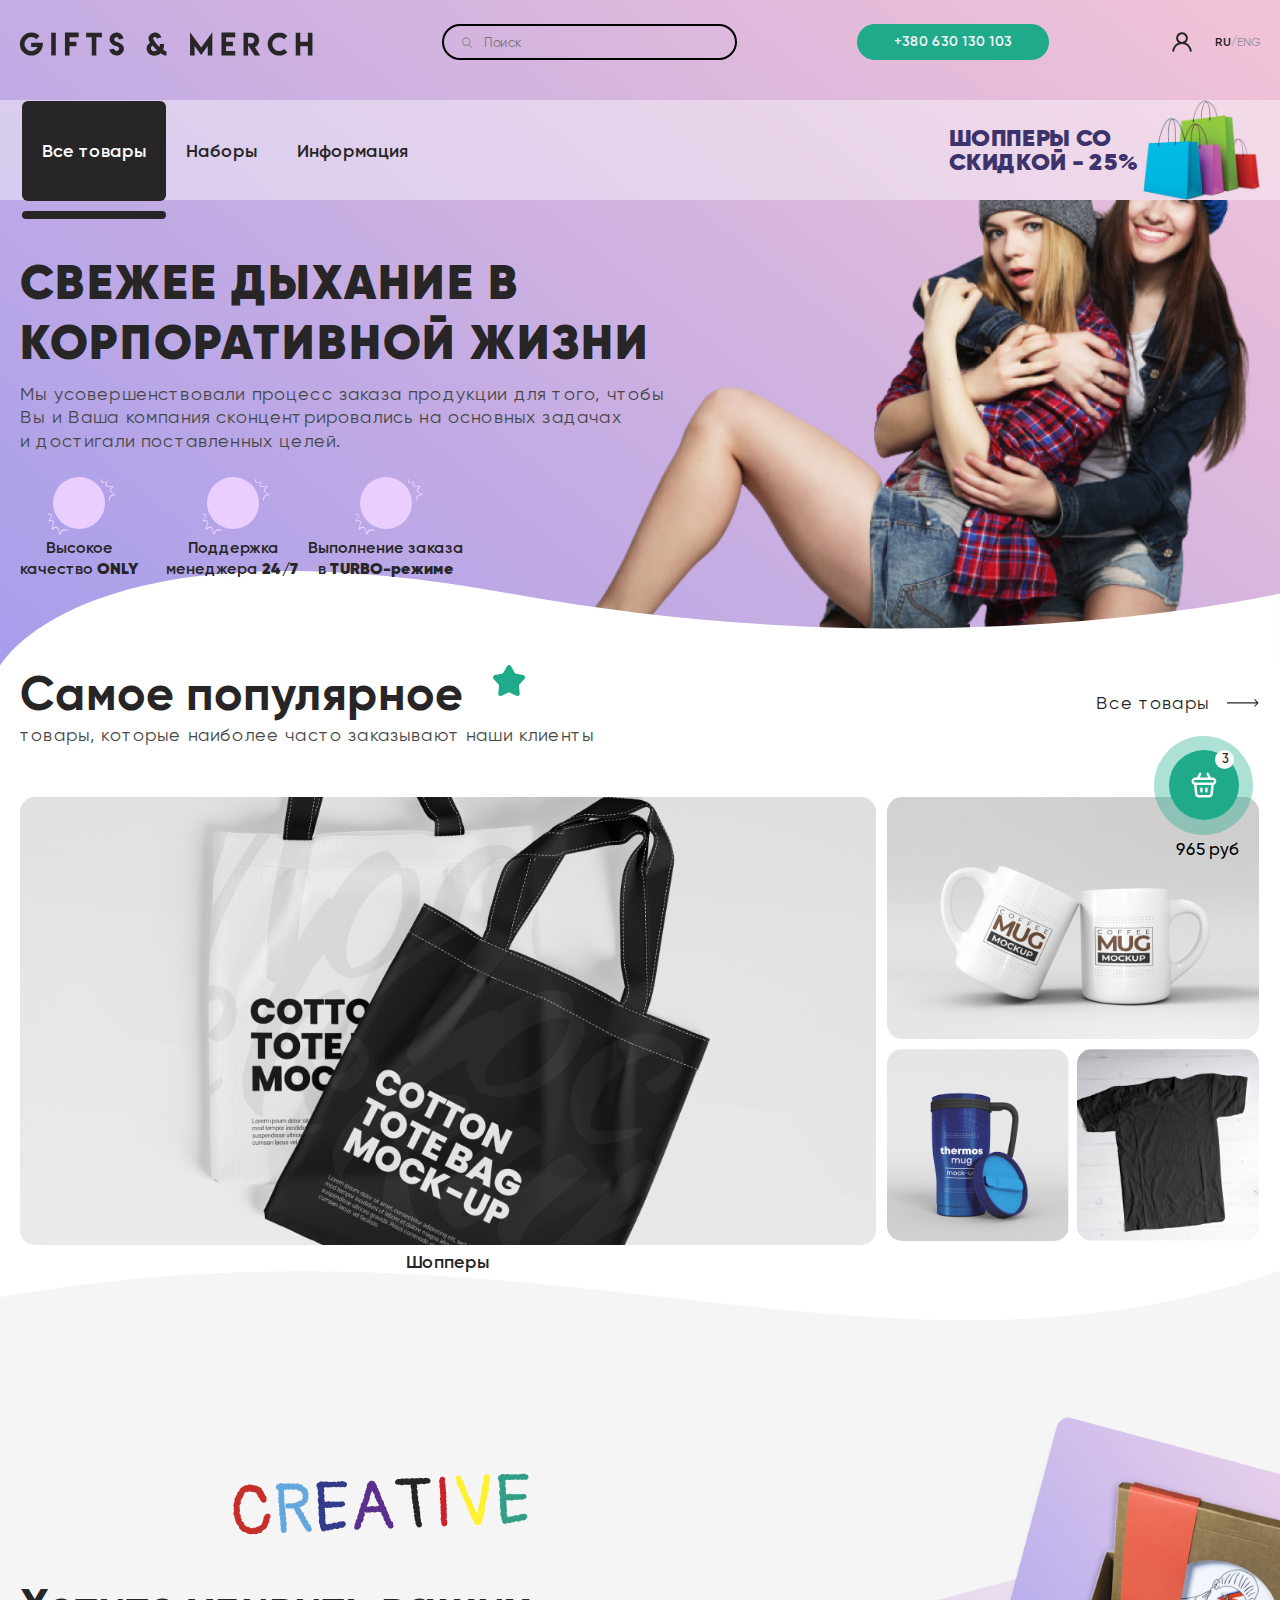
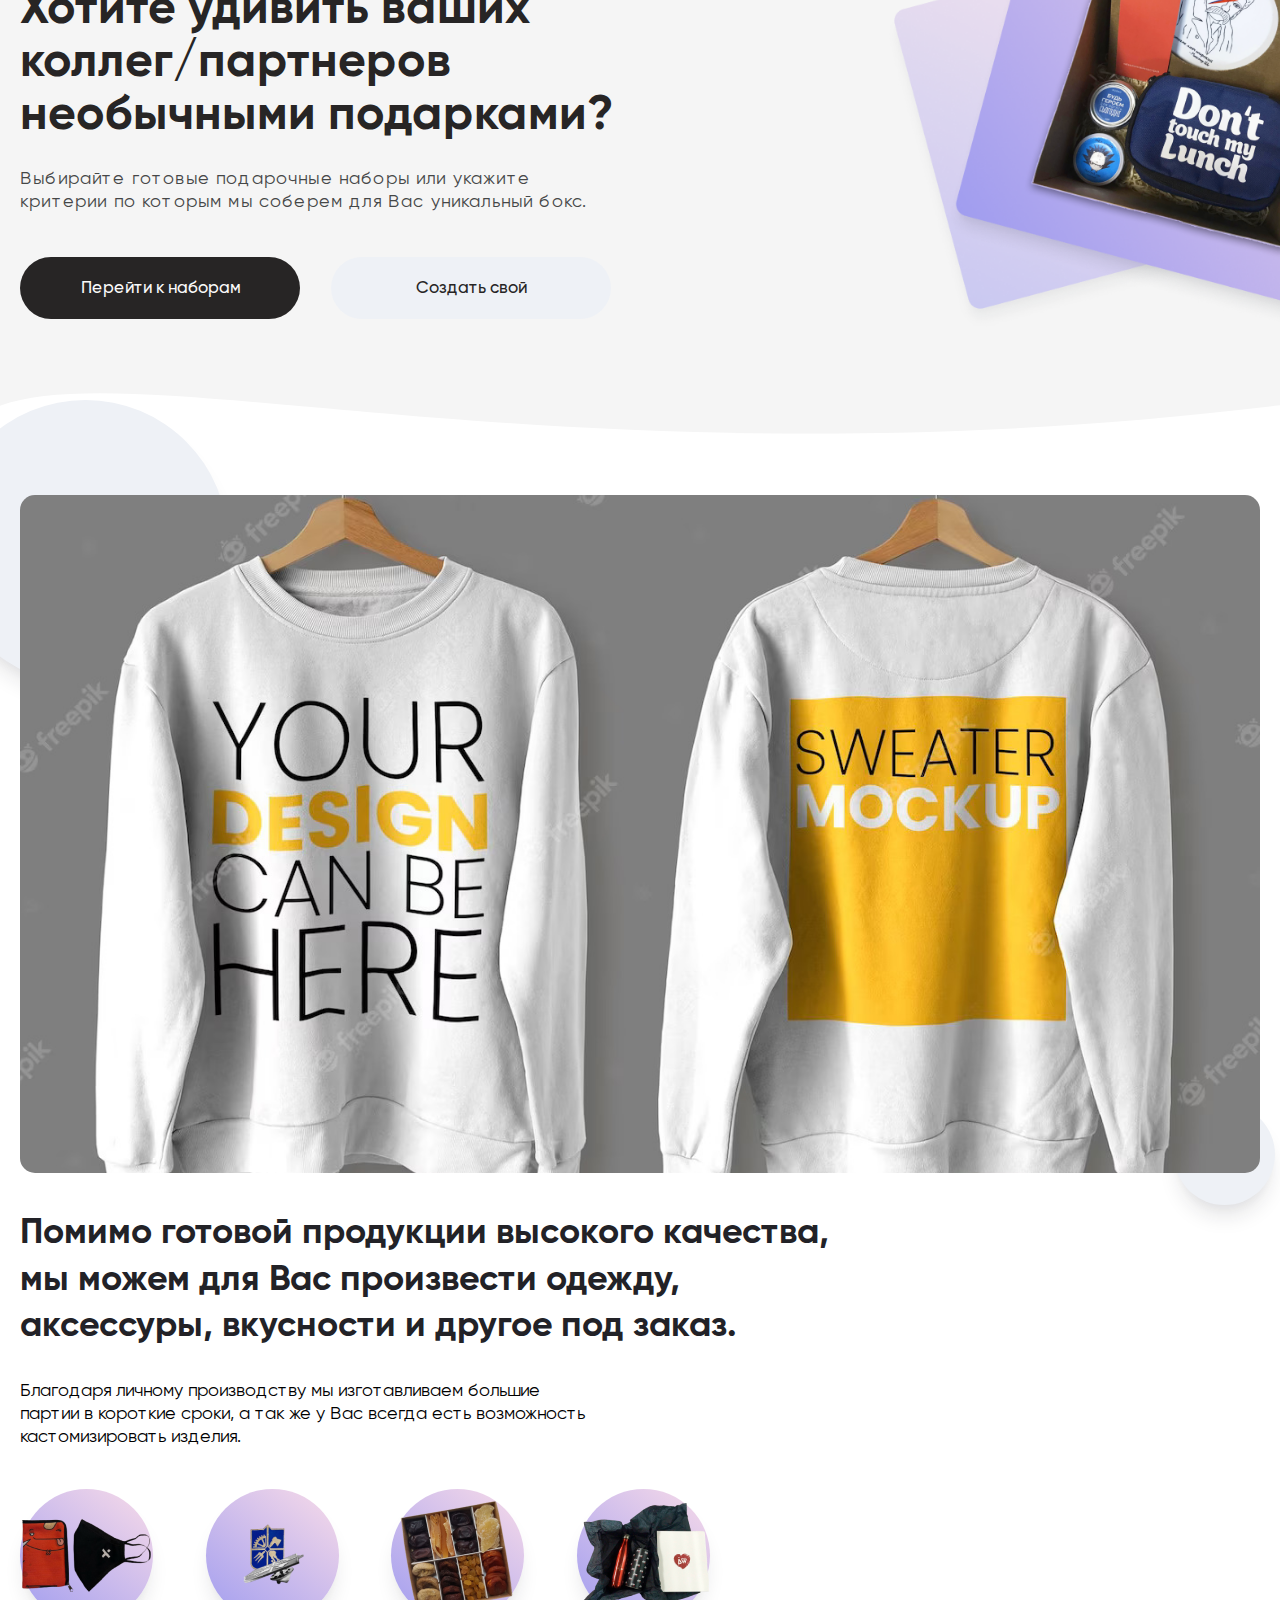
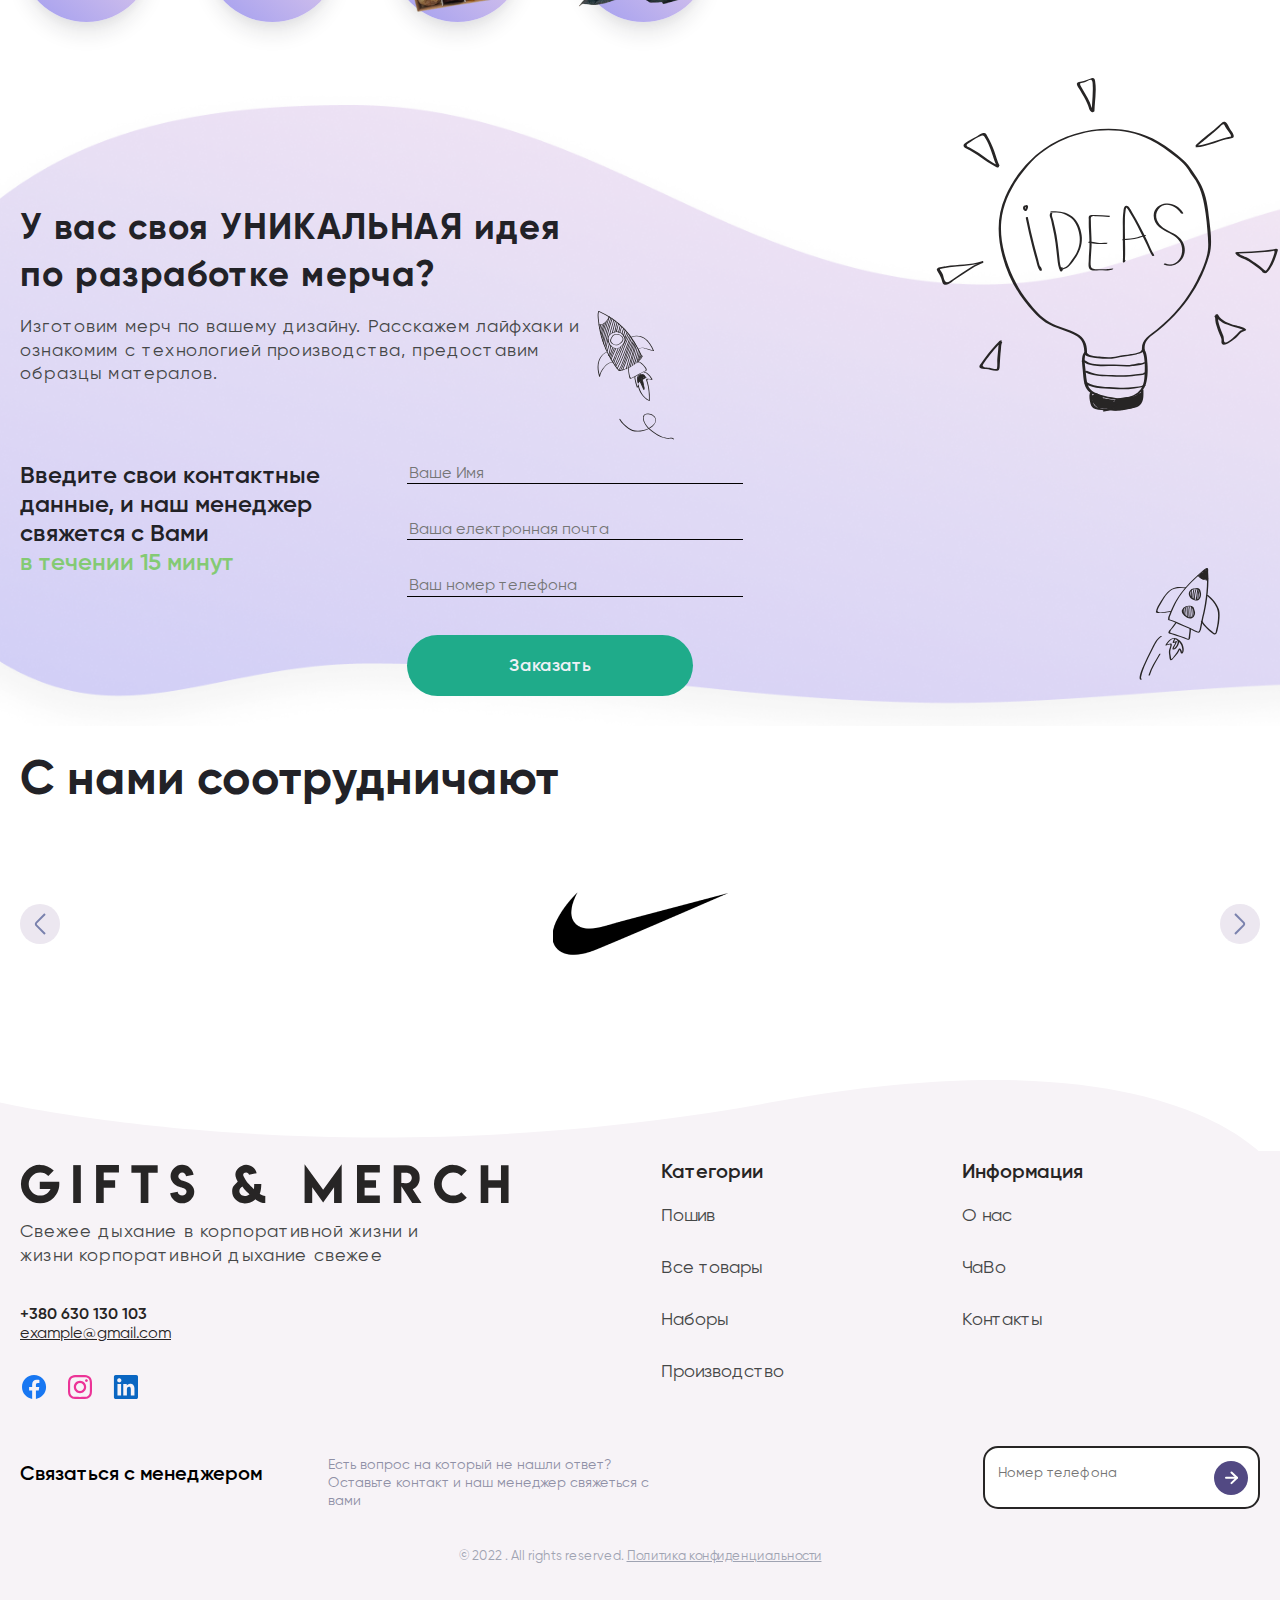
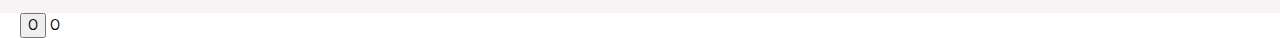
==== commit e3b2eca4: "working" ====
--- a/index.html
+++ b/index.html
@@ -495,7 +495,7 @@
             <p class="property__text">Плотность, г/м</p>
             <p class="property__text">150</p>
           </div>
-          <button type="button" class="size__button">
+          <button id="open-cart-modal" type="button" class="size__button">
             Заказать
           </button>
         </div>
--- a/css/main.css
+++ b/css/main.css
@@ -1646,6 +1646,7 @@
 }
 
 .winwod-thing {
+  display: block;
   width: 100px;
   height: 100px;
   margin-right: 11px;
@@ -1795,6 +1796,7 @@
     position: absolute;
     top: 270px;
     left: 20px;
+    z-index: 1;
     display: flex;
     justify-content: space-between;
     width: 460px;
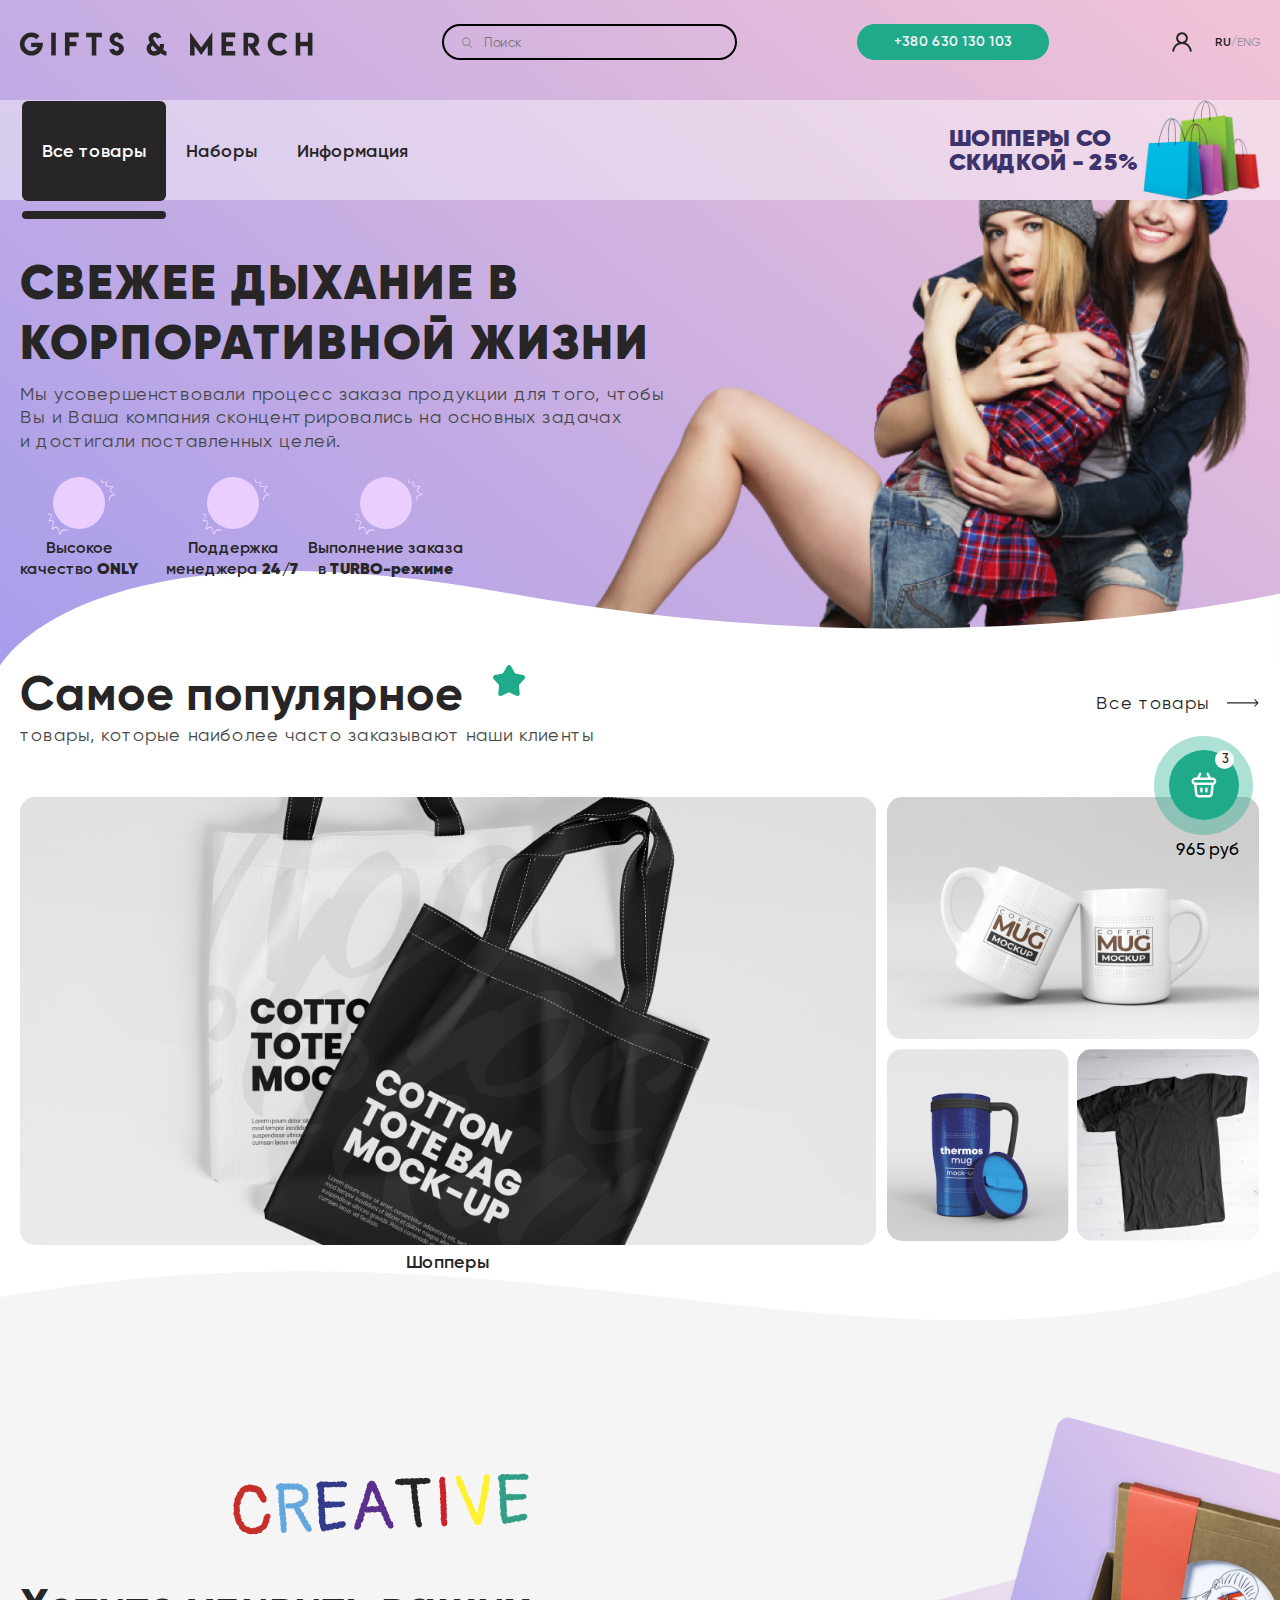
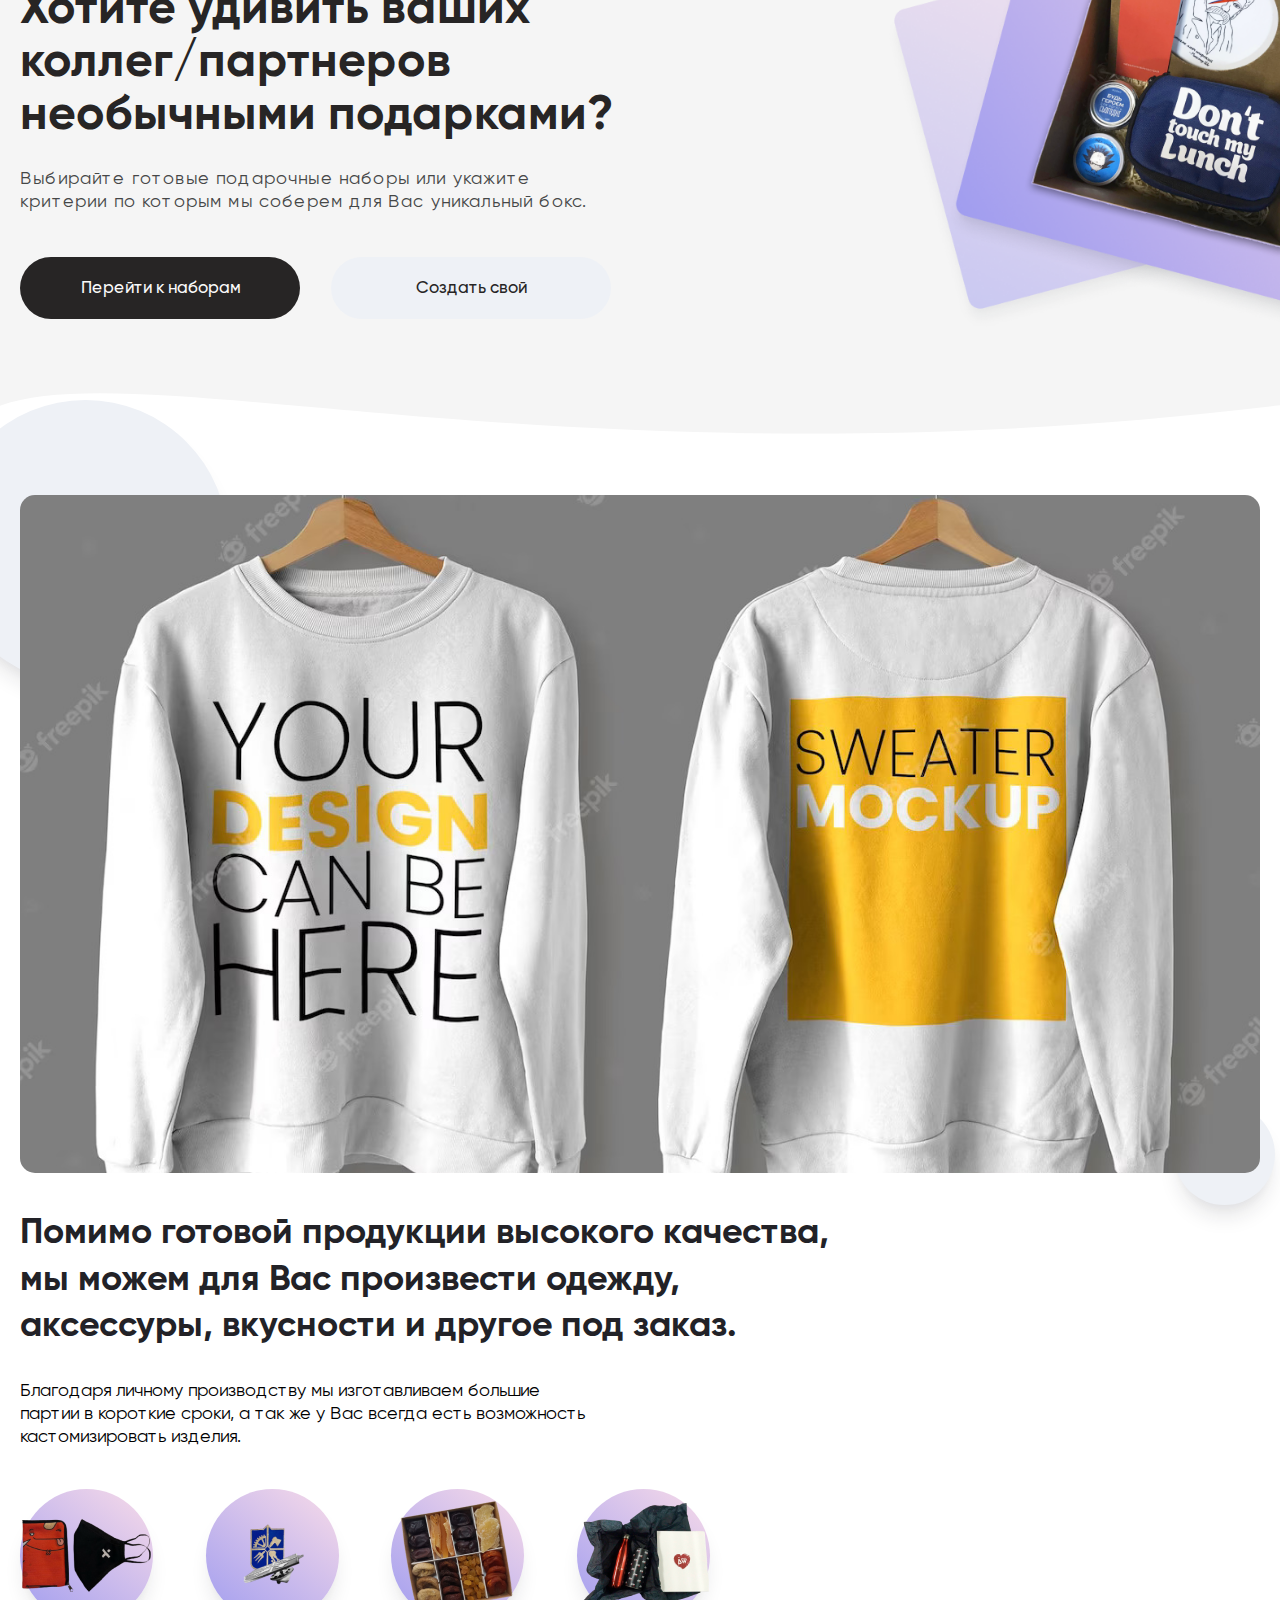
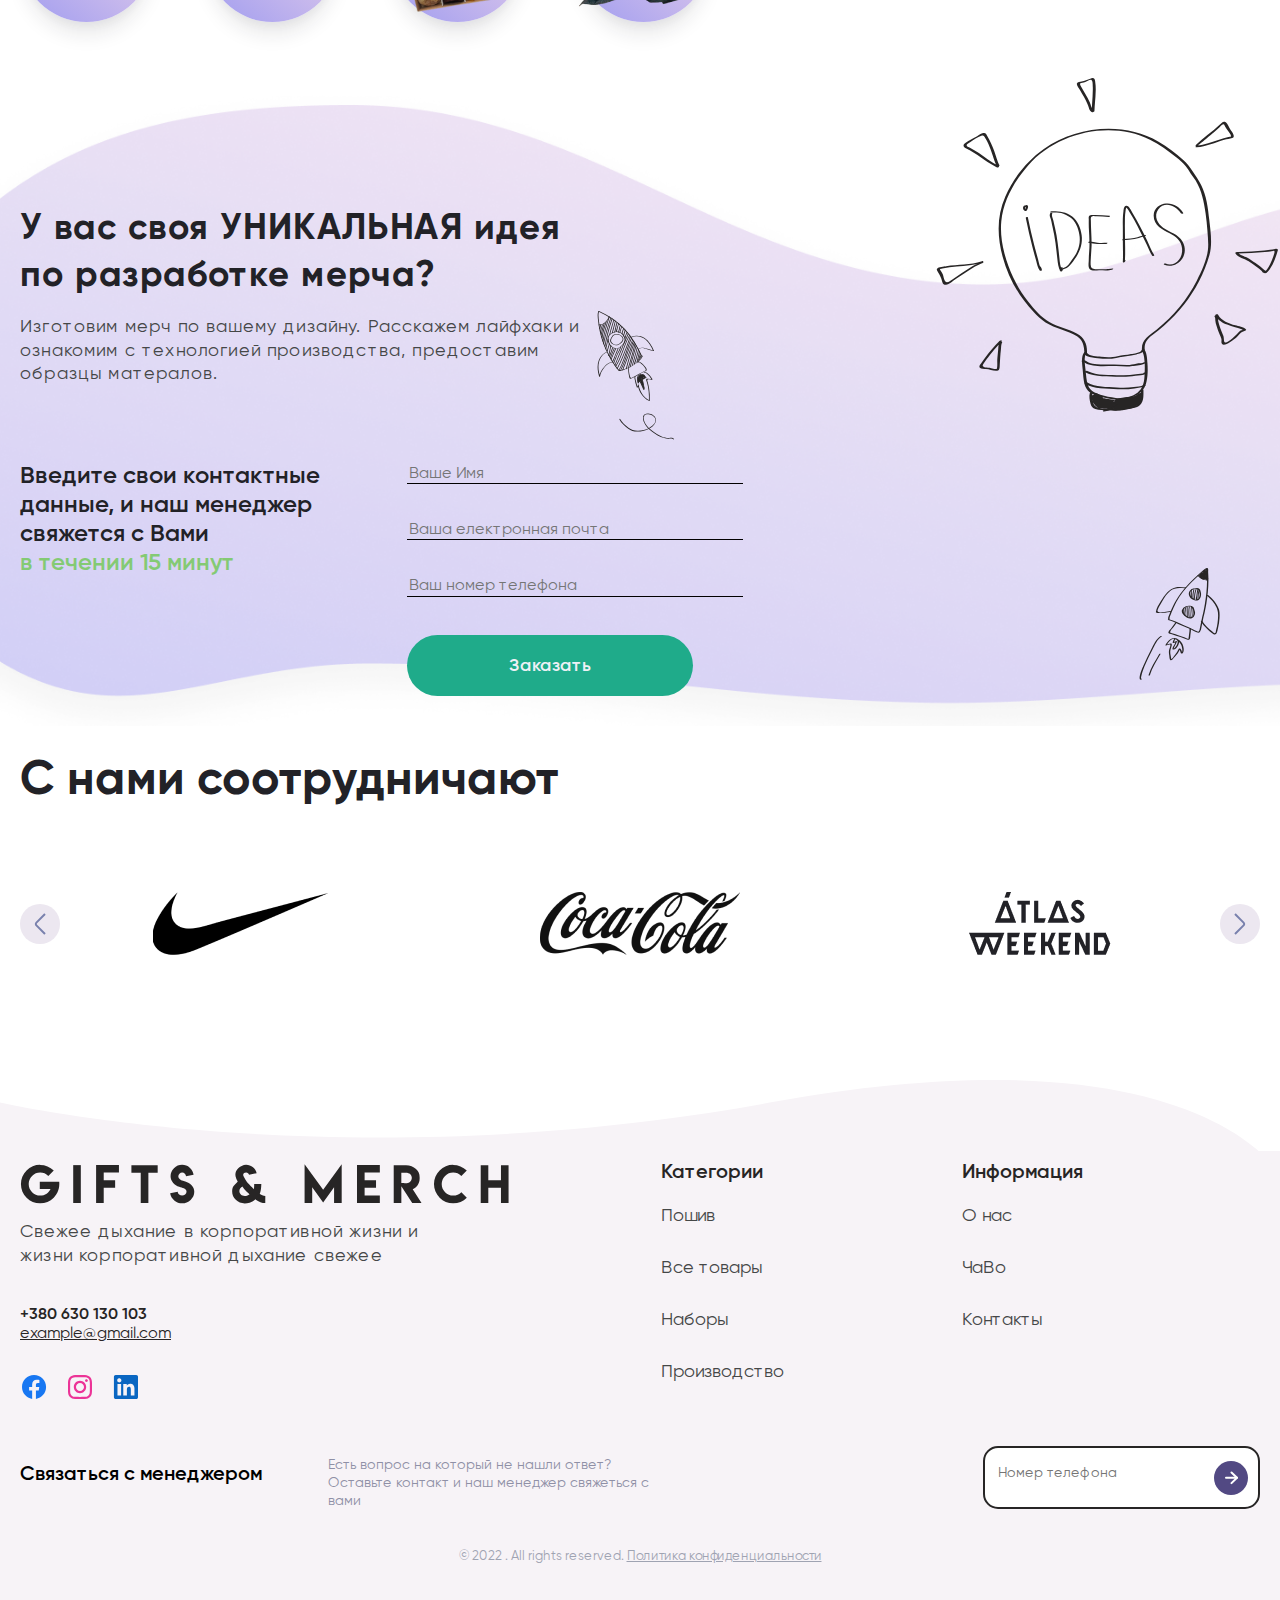
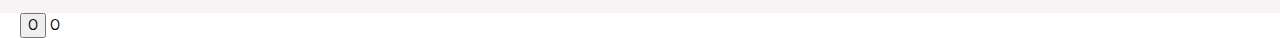
==== commit 0dd27bf3: "studing js" ====
--- a/index.html
+++ b/index.html
@@ -123,15 +123,6 @@
       </div>
     </div>
 
-    <div id="modal-book-menu" class="popular__purchases">
-      <div class="popular__purchases-menu">
-        <button id="close-trolley-modal-btn-two" type="button" class="popular__purchases-look">Продолжить покупки</button>
-        <button id="modalbasket-btn" type="button" class="popular__purchases-buy">В корзину</button>
-        <button id="close-trolley-modal-btn" type="button" class="popular__purchases-exit">
-          <img src="./img/main/X.svg" alt="x">
-        </button>
-      </div>
-    </div>
     <button id="trolley-modal-btn" type="button" class="popular__basket">
       <img class="popular__basket-img" src="./img/main/Frame383.svg" alt="basket">
       <span class="popular__basket-number">3</span>
@@ -455,19 +446,24 @@
         <img class="modal__close-img" src="./img/trolley/close.svg" alt="">
       </button>
       <div class="window__picture">
+        <div class="window__swiper-top swiper">
+          <div class="window__swipe-img swiper-wrapper">
+            <img class="winwod-img swiper-slide" src="./img/image/Screenshot1.png" alt="man">
+
+          </div>
+        </div>
         <div class="window__line">
-          <button type="button" class="hand hand__window">
-
-          </button>
-          <button type="button" class="hand hand__window hand__window-img">
-
-          </button>
-        </div>
-        <img class="winwod-img" src="./img/image/Screenshot1.png" alt="man">
-        <div class="window__picture-img">
-          <img class="winwod-thing" src="./img/image/Screenshot2.png" alt="man">
-          <img class="winwod-thing" src="./img/image/Screenshot3.png" alt="man">
-          <img class="winwod-thing" src="./img/image/Screenshot4.png" alt="man">
+          <button id="order-prev-btn" type="button" class="hand hand__window ">
+          </button>
+          <button id="order-next-btn" type="button" class="hand hand__window hand__window-img ">
+          </button>
+        </div>
+        <div class="window__picture-img window__swiper-bottom swiper">
+          <div class="window__swipe-img swiper-wrapper">
+            <img class="winwod-thing swiper-slide" src="./img/image/Screenshot2.png" alt="man">
+            <img class="winwod-thing swiper-slide" src="./img/image/Screenshot3.png" alt="man">
+            <img class="winwod-thing swiper-slide" src="./img/image/Screenshot4.png" alt="man">
+          </div>
         </div>
       </div>
       <div class="window__order">
@@ -482,10 +478,10 @@
           <div class="size__right">
             <button type="button" class="size__feature">
               Характеристики
-              <img class="size__image size__image--active" src="./img/image/arrow.svg" alt="">
+              <img class="size__image" src="./img/image/arrow.svg" alt="">
             </button>
           </div>
-          <div class="property">
+          <div class="property ">
             <p class="property__text">Материал</p>
             <p class="property__text">100% хлопок</p>
             <p class="property__text">Нанесение</p>
@@ -507,6 +503,17 @@
     <li class="color__list"><button type="button" class="color__but"></button></li>
   </template>
 
+  <!-- валидация -->
+  <div class="modal" id="order-success">
+    <div class="gap order-success">
+      <button class="modal__close" type="button">
+        <img class="modal__close-img" src="./img/trolley/close.svg" alt="">
+      </button>
+      <p class="order-success__title">Заказ успешно оформлен</p>
+      <p class="order-success__sub-title">Наш менеджер свяжется с&nbsp;Вами в&nbsp;ближайшее время</p>
+    </div>
+  </div>
+
   <script defer src="js/vendor/swiper-bundle.min.js"></script>
   <script defer src="js/index.js"></script>
 </body>
--- a/css/cards-reduction-decor.css
+++ b/css/cards-reduction-decor.css
@@ -302,12 +302,6 @@
     position: absolute;
     top: -39px;
     right: 146px;
-}
-
-.date__text {
-    width: 250px;
-    color: #454747;
-    border: none;
 }
 
 .order__button {
@@ -417,11 +411,6 @@
         bottom: 14px;
     }
 
-
-    .hand__cards {
-        margin-right: 0;
-    }
-
     .reduction {
         display: flex;
         flex-wrap: wrap;
--- a/css/main.css
+++ b/css/main.css
@@ -10,10 +10,6 @@
     max-width: 1664px;
     margin: 0 auto;
     padding: 0 32px;
-}
-
-.rotate-180 {
-    transform: rotate(180deg);
 }
 
 .header-bg {
@@ -581,6 +577,41 @@
     width: 100%;
 }
 
+.window__swipe-img {
+  padding: 0;
+}
+
+.window__swiper-top {
+    width: 500px;
+    margin-right: 0;
+    margin-left: 0;
+}
+
+.order-success {
+  width: 100%;
+  max-width: 400px;
+  padding: 25px 90px 25px 25px;
+  border-radius: 6px;
+}
+
+.modal.open .order-success {
+  transform: scale(1);
+}
+
+.order-success__title {
+  margin: 0;
+  font-size: 22px;
+  line-height: 28px;
+  font-weight: 700;
+}
+
+.order-success__sub-title {
+  margin: 0;
+  margin-top: 20px;
+  font-size: 18px;
+  line-height: 22px;
+}
+
 
 @media (width <=1500px) {
     .main-container {
@@ -828,6 +859,10 @@
     .footer__wave {
         bottom: 438px;
     }
+
+    .window__swiper-top {
+      width: 370px;
+    }
 }
 
 @media (width <=999px) {
@@ -1390,6 +1425,22 @@
 
     .footer__wave {
         bottom: 745px;
+    }
+
+    .order-success {
+      max-width: 300px;
+      padding: 16px;
+    }
+
+    .order-success__title {
+      font-size: 20px;
+      line-height: 24px;
+    }
+
+    .order-success__sub-title {
+      margin-top: 16px;
+      font-size: 16px;
+      line-height: 20px;
     }
 }
 
@@ -1723,6 +1774,10 @@
     width: 340px;
 }
 
+.size__image--active .size__image {
+  transform: rotate(180deg);
+}
+
 .size__image {
     margin-top: 7px;
 }
@@ -1740,10 +1795,6 @@
     background: transparent;
     border: none;
 }
-
-/* .size__image--active {
-    transform: rotate(180deg);
-} */
 
 .scale {
     margin: 0;
@@ -1795,7 +1846,7 @@
 .window__line {
     position: absolute;
     top: 270px;
-    left: 20px;
+    left: 22px;
     z-index: 1;
     display: flex;
     justify-content: space-between;
@@ -1810,6 +1861,10 @@
 
 .property:not(.open) {
   display: none;
+}
+
+.size__image--active .property {
+  display: flex;
 }
 
 .property__text {
@@ -1932,9 +1987,12 @@
     display: flex;
     align-items: center;
     justify-content: center;
+    background-color: #f1f1f8;
+}
+
+.details__img {
     width: 70px;
     height: 70px;
-    background-color: #f1f1f8;
     border-radius: 6px;
 }
 
@@ -2051,7 +2109,7 @@
     }
 
     .window__picture-img {
-        margin-top: 7px;
+        margin-top: 10px;
         padding-bottom: 20px;
     }
 
@@ -2062,8 +2120,9 @@
     }
 
     .window__line {
-        top: 195px;
-        width: 330px;
+        top: 199px;
+        left: 15px;
+        width: 338px;
     }
 
     .win__text {
@@ -2297,8 +2356,7 @@
     }
 
     .winwod-img {
-        width: 96%;
-        height: 246px;
+        height: 244px;
         object-fit: cover;
     }
 
@@ -2312,8 +2370,12 @@
     }
 
     .window__picture-img {
-        margin-top: 4px;
+        margin-top: 10px;
         padding-bottom: 0;
+    }
+
+    .window__swiper-top {
+      width: 408px;
     }
 
     .modal__close-img {
@@ -2510,6 +2572,10 @@
         height: 157px;
     }
 
+    .window__swiper-top {
+      width: 260px;
+  }
+
     .property__text {
       width: 45%;
     }
--- a/css/main-page.css
+++ b/css/main-page.css
@@ -88,78 +88,6 @@
     height: 100%;
     object-fit: cover;
     border-radius: 15px;
-}
-
-.popular__purchases {
-    position: absolute;
-    top: 90px;
-    right: 155px;
-    display: flex;
-    align-items: center;
-    justify-content: space-around;
-    width: 274px;
-    height: 70px;
-    background-color: #FAFAFA;
-    border-radius: 16px;
-    opacity: 0;
-    visibility: hidden;
-    box-shadow: 0 16.0566px 22px -8px rgb(82 73 131 / 0.1), 0 8.02828px 8.02828px -4.01414px rgb(26 32 44 / 0.04);
-    transition: opacity .4s, visibility .4s;
-}
-
-.popular__purchases-menu {
-    transform: scale(0);
-    transition: transform .4s;
-}
-
-.popular__purchases.open {
-    opacity: 1;
-    visibility: visible;
-}
-
-.popular__purchases.open .popular__purchases-menu {
-    transform: scale(1);
-}
-
-.popular__purchases-look {
-    font-size: 14px;
-    line-height: 105.5%;
-    font-weight: 500;
-    color: #000;
-    cursor: pointer;
-    background-color: #FAFAFA;
-    border: none;
-    text-decoration-line: none;
-}
-
-.popular__purchases-look:hover {
-    text-decoration-line: underline;
-}
-
-.popular__purchases-buy {
-    margin-right: 14px;
-    font-size: 14px;
-    line-height: 105.5%;
-    font-weight: 500;
-    color: rgb(31 171 138 / 0.5);
-    cursor: pointer;
-    background-color: #FAFAFA;
-    border: none;
-    text-decoration-line: none;
-}
-
-.popular__purchases-buy:hover {
-    text-decoration-line: underline;
-}
-
-.popular__purchases-exit {
-    position: absolute;
-    top: -31px;
-    right: -19px;
-    padding: 0;
-    cursor: pointer;
-    background-color: transparent;
-    border: none;
 }
 
 .popular__basket {
@@ -557,11 +485,6 @@
         margin-bottom: 6px;
     }
 
-    .popular__purchases {
-        top: 84px;
-        right: 143px;
-    }
-
     .popular__basket {
         top: 70px;
         right: 21px;
@@ -761,10 +684,6 @@
     }
 
     .popular__all {
-        display: none;
-    }
-
-    .popular__purchases {
         display: none;
     }
 
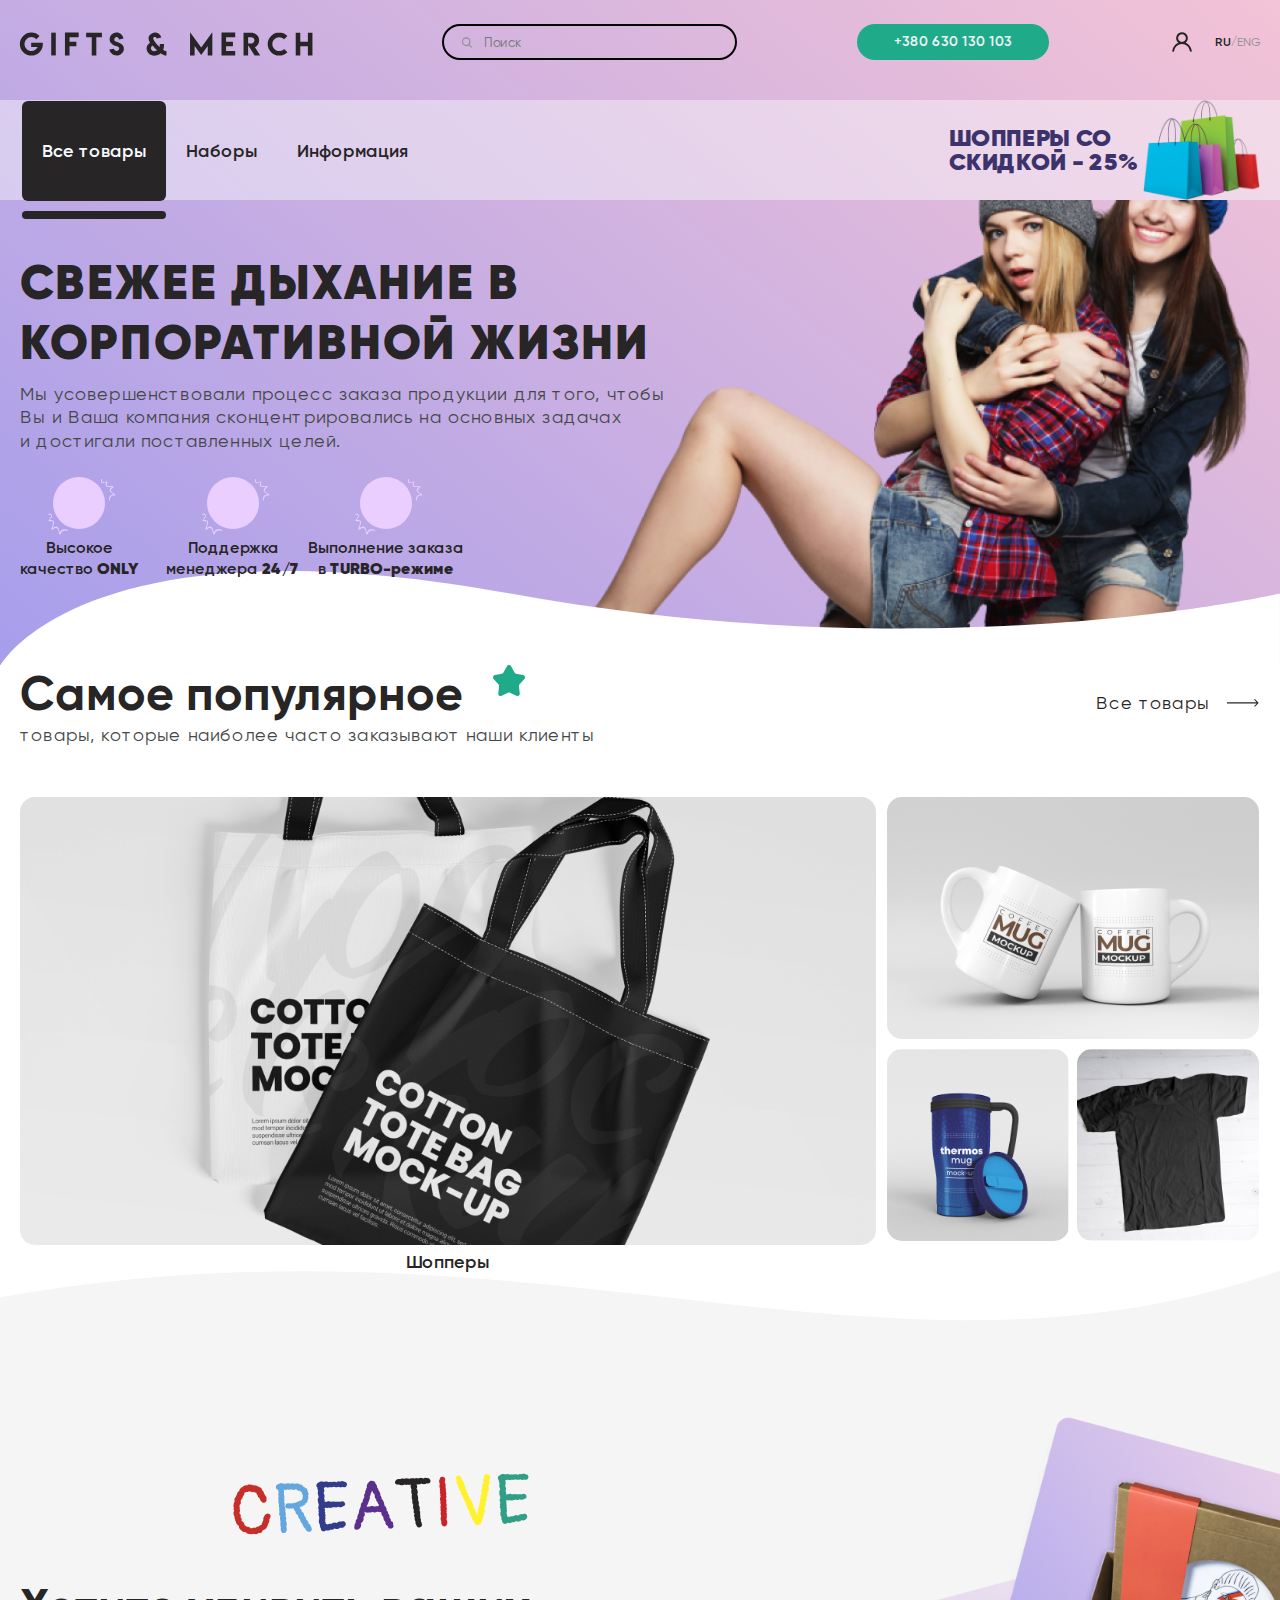
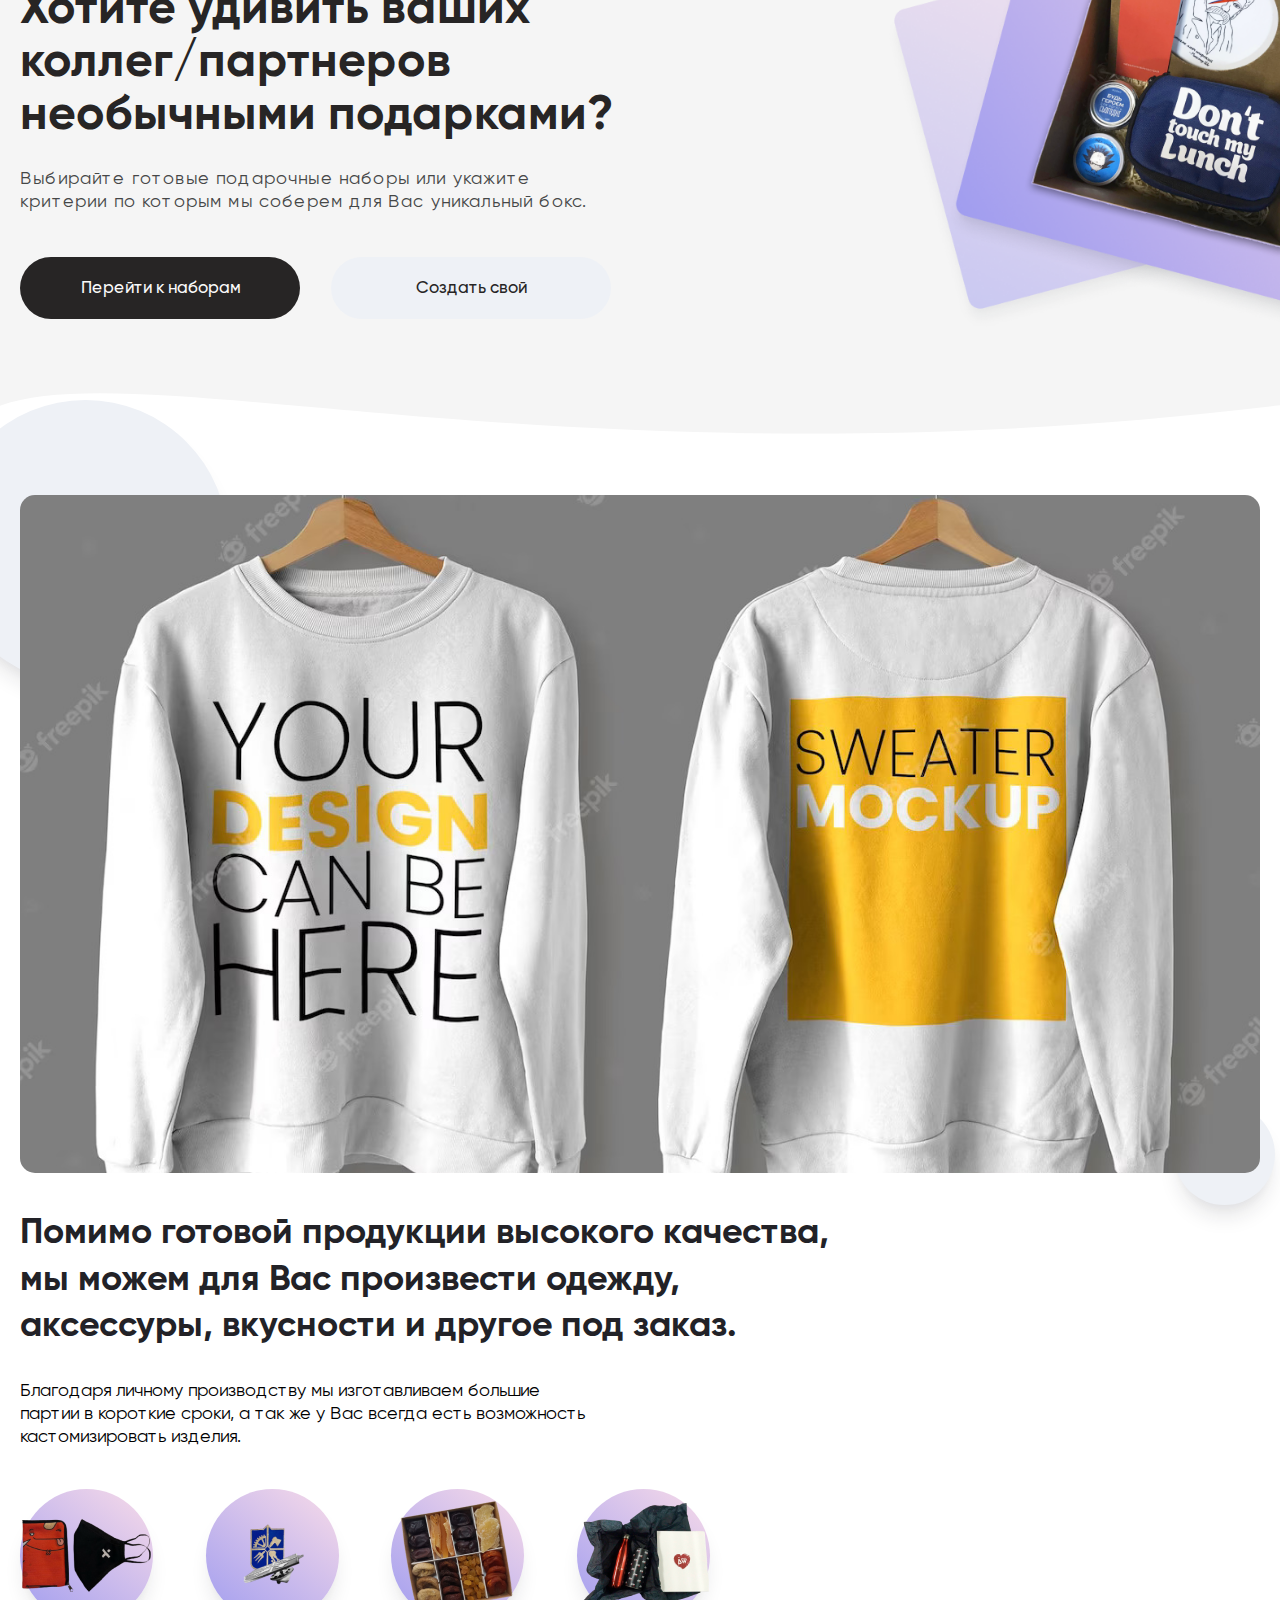
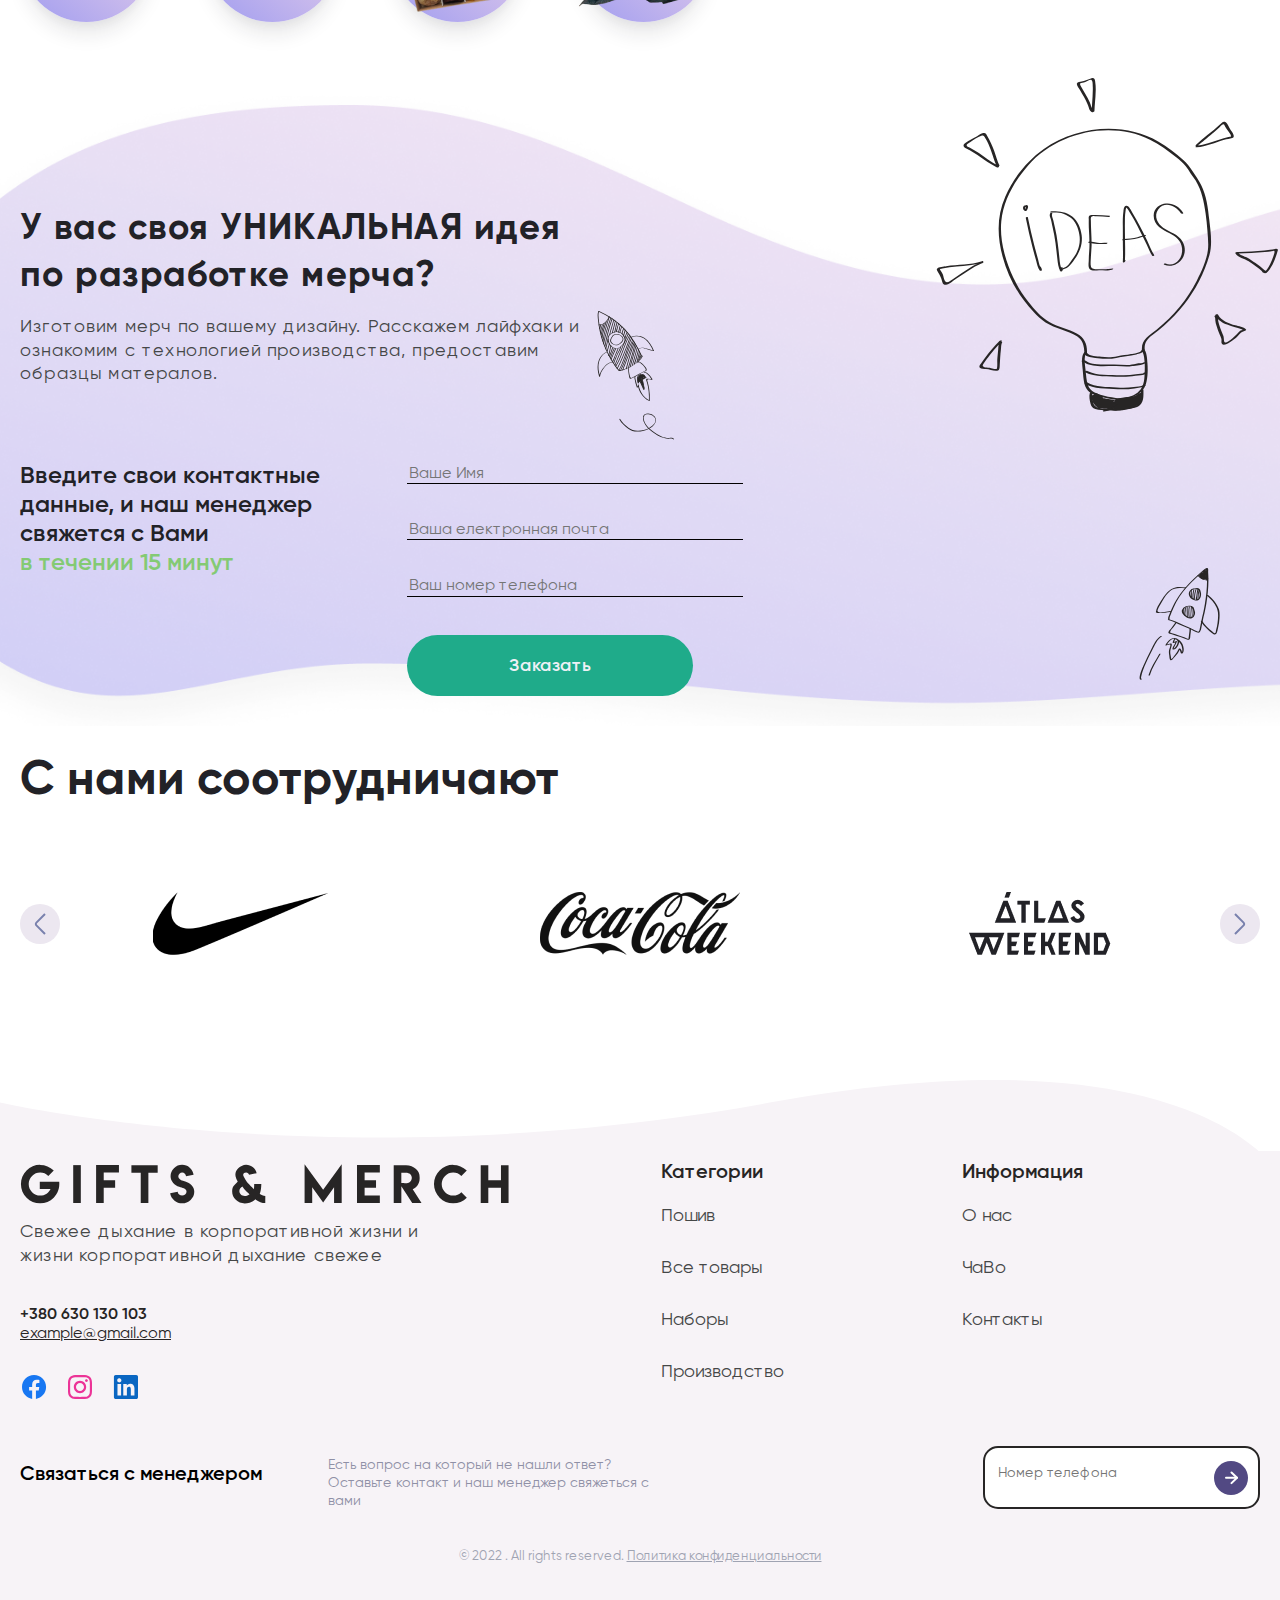
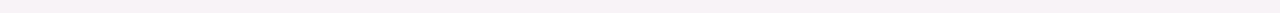
==== commit ade85ebf: "working" ====
--- a/index.html
+++ b/index.html
@@ -26,7 +26,7 @@
         <button type="button" class="page-header__loupe"><img class="page-header__loupe-image" src="./img/search1.svg" alt="поиск"></button>
 
         <a class="phone" href="tel:+79283627229">+380 630 130 103</a>
-        <button id="mobile-menu-btn" type="button" class="page-header__burger">
+        <button id="open-burger-btn" type="button" class="page-header__burger">
           <img class="page-header__burger-image" src="./img/COLOR.svg" alt="">
         </button>
         <div class="page-header__buttons">
@@ -122,12 +122,6 @@
         </div>
       </div>
     </div>
-
-    <button id="trolley-modal-btn" type="button" class="popular__basket">
-      <img class="popular__basket-img" src="./img/main/Frame383.svg" alt="basket">
-      <span class="popular__basket-number">3</span>
-      <span class="popular__basket-price">965 руб</span>
-    </button>
   </div>
 
   <div class="creative">
@@ -232,6 +226,16 @@
     </div>
   </div>
 
+  <div class="main-container side-cart">
+    <div class="side-cart__container">
+      <button class="side-cart__btn" type="button" aria-label="Открыть корзину">
+        <span class="side-cart__bg"></span>
+        <span class="side-cart__count">3</span>
+      </button>
+      <span class="side-cart__sum">$375</span>
+    </div>
+  </div>
+
   <div class="container__footer">
     <img class="footer__wave" src="./img/footer/footer-wave.svg" alt="wave">
     <footer class="footer main-container">
@@ -290,7 +294,7 @@
   </div>
 
 
-  <div class="modal" id="modal-mobile-menu">
+  <div class="modal" id="modal-burger-menu">
     <div class="gap burger__menu-gap">
       <div class="burger-menu__header">
         <button type="button" class="burger-menu__language active">RU</button>
@@ -299,7 +303,7 @@
         <button type="button" class="burger-menu__man">
           <img class="burger-menu__image" src="./img/men-3.svg" alt="">
         </button>
-        <button type="button" class="burger-menu__class" id="close-mobile-menu-btn">
+        <button type="button" class="burger-menu__class" id="close-burger-menu-btn">
           <img src="./img/COLOR-2.svg" alt="">
         </button>
       </div>
@@ -365,7 +369,7 @@
     </div>
   </div>
 
-  <div class="modal " id="cart-modal">
+  <div class="modal " id="modal-cart-menu">
     <div class="gap trolley">
       <div class="trolley__order">
         <p class="trolley__title">Оформить заказ</p>
@@ -428,21 +432,11 @@
       </button>
     </li>
   </template>
-  <div class="main-container side-cart">
-    <div class="side-cart__container">
-      <button class="side-cart__btn" type="button" aria-label="Открыть корзину">
-        <span class="side-cart__bg"></span>
-        <span class="side-cart__count">0</span>
-      </button>
-      <span class="side-cart__sum">0</span>
-    </div>
-  </div>
-
 
 
   <div class="modal" id="modal-order-menu">
-    <div class="gap window__gap" id="window-mod">
-      <button type="button" class="modal__close" id="close-order-menu-btn">
+    <div class="gap window__gap">
+      <button type="button" class="modal__close">
         <img class="modal__close-img" src="./img/trolley/close.svg" alt="">
       </button>
       <div class="window__picture">
@@ -491,7 +485,7 @@
             <p class="property__text">Плотность, г/м</p>
             <p class="property__text">150</p>
           </div>
-          <button id="open-cart-modal" type="button" class="size__button">
+          <button id="add-to-cart-and-open" type="button" class="size__button">
             Заказать
           </button>
         </div>
@@ -518,130 +512,4 @@
   <script defer src="js/index.js"></script>
 </body>
 
-</html>
-
-
-
-<!-- <div class="modal open" id="cart-modal">
-  <div class="gap trolley__gap">
-    <div class="trolley__order">
-      <p class="trolley__title">Оформить заказ</p>
-      <p class="trolley__txt">Введите свои контактные данные, и наш менеджер свяжется с Вами в течении 1 часа</p>
-
-
-      <form class="order" action="self">
-        <div class="order__field">
-          <input type="text" class="order__input" name="login" placeholder="Ваше Имя">
-          <span class="order__error-msg">Неверный формат</span>
-        </div>
-
-        <div class="order__field">
-          <input type="email" class="order__input" name="email" placeholder="Ваша електронная почта">
-          <span class="order__error-msg">Неверный формат</span>
-        </div>
-
-        <div class="order__field">
-          <input type="tel" class="order__input trolley__order-info--active" name="tel" placeholder="Ваш номер телефона">
-          <span class="order__error-msg">Неверный формат</span>
-        </div>
-
-        <button type="button" class="trolley__order-button">
-          Заказать
-        </button>
-        <p class="trolley__confirm-txt">Нажимая "Подтвердить заказ", Вы даете согласие на обработку Ваших персональных данных</p>
-    </div>
-    </form>
-
-
-
-    <div class="trolley__box">
-      <div class="basket__order">Корзина</div>
-      <div class="basket__selection">
-        <div class="details">
-          <div class="details__image">
-            <img class="details__img" src="./img/trolley/MaskGroup.png" alt="">
-          </div>
-          <div class="details__info">
-            <p class="details__text">EL003 Elleven Checkpoint-Friendly Compu-Backpack</p>
-            <div class="details__color">
-              <span class="details__colors details__colors--green">Цвет</span>
-            </div>
-          </div>
-          <div class="details__quantity">
-            <span class="quantity__text">Кол-во</span>
-            <div class="quantity__choice">
-              <button type="button" class="quantity__reduce">-</button>
-              <span class="quantity__number">5</span>
-              <button type="button" class="quantity__reduce">+</button>
-            </div>
-            <p class="quantity__txt">min.</p>
-          </div>
-          <span class="details__sum">$76.43</span>
-          <button type="button" class="details__remove">
-            <img class="details__remove-img" src="./img/trolley/times-circle.svg" alt="">
-          </button>
-        </div>
-      </div>
-      <div class="basket__selection">
-        <div class="details">
-          <div class="details__image">
-            <img class="details__img" src="./img/trolley/MaskGroup.png" alt="">
-          </div>
-          <div class="details__info">
-            <div class="details__text">EL003 Elleven Checkpoint-Friendly Compu-Backpack</div>
-            <div class="details__color">
-              <span class="details__colors details__colors--green">Цвет</span>
-            </div>
-          </div>
-          <div class="details__quantity">
-            <span class="quantity__text">Кол-во</span>
-            <div class="quantity__choice">
-              <button type="button" class="quantity__reduce">-</button>
-              <span class="quantity__number">5</span>
-              <button type="button" class="quantity__reduce">+</button>
-            </div>
-            <p class="quantity__txt">min.</p>
-          </div>
-          <span class="details__sum">$76.43</span>
-          <button type="button" class="details__remove">
-            <img class="details__remove-img" src="./img/trolley/times-circle.svg" alt="">
-          </button>
-        </div>
-      </div>
-      <div class="basket__selection basket__selection-one">
-        <div class="details">
-          <div class="details__image">
-            <img class="details__img" src="./img/trolley/MaskGroup.png" alt="">
-          </div>
-          <div class="details__info">
-            <div class="details__text">EL003 Elleven Checkpoint-Friendly Compu-Backpack</div>
-            <div class="details__color">
-              <span class="details__colors details__colors--green">Цвет</span>
-            </div>
-          </div>
-          <div class="details__quantity">
-            <span class="quantity__text">Кол-во</span>
-            <div class="quantity__choice">
-              <button type="button" class="quantity__reduce">-</button>
-              <span class="quantity__number">5</span>
-              <button type="button" class="quantity__reduce">+</button>
-            </div>
-            <p class="quantity__txt">min.</p>
-          </div>
-          <span class="details__sum">$76.43</span>
-          <button type="button" class="details__remove">
-            <img class="details__remove-img" src="./img/trolley/times-circle.svg" alt="">
-          </button>
-        </div>
-      </div>
-      <div class="order__dilivery">
-        <span class="order__details">Заказ № 110293</span>
-        <span class="order__sum">Всего: $ 235.80</span>
-      </div>
-      <button type="button" class="modal__close trolley__modal-close">
-        <img class="modal__close-img" id="close-basket-modal-btn" src="./img/trolley/close.svg" alt="">
-      </button>
-      <div class="trolley__line"></div>
-    </div>
-  </div>
-</div> -->+</html>--- a/css/main.css
+++ b/css/main.css
@@ -612,6 +612,90 @@
   line-height: 22px;
 }
 
+.side-cart {
+  display: none;
+  justify-content: end;
+  width: 100%;
+}
+
+.side-cart.active {
+  display: flex;
+}
+
+.side-cart__container {
+  position: fixed;
+  top: 80px;
+  z-index: 1;
+  margin-right: 15px;
+}
+
+.side-cart__btn {
+  position: relative;
+  width: 70px;
+  height: 70px;
+  padding: 0;
+  cursor: pointer;
+  border: none;
+  border-radius: 50%;
+}
+
+.side-cart__btn::before {
+  content: '';
+  position: absolute;
+  top: 50%;
+  left: 50%;
+  z-index: -1;
+  width: 70px;
+  height: 70px;
+  background-color: #1fab8a;
+  border-radius: 50%;
+  opacity: 0.36;
+  transform: translate(-50%, -50%);
+  transition: 0.5s ease;
+}
+
+.side-cart__btn:hover::before {
+  transform: translate(-50%, -50%) scale(1.43);
+}
+
+.side-cart__bg {
+  display: block;
+  width: 100%;
+  height: 100%;
+  background: #1fab8a url('../img/main/Frame383.svg') no-repeat center;
+  border-radius: 50%;
+}
+
+.side-cart__count {
+  position: absolute;
+  top: 0;
+  right: 5px;
+  min-width: 19px;
+  min-height: 19px;
+  padding: 0 5px;
+  font-size: 13px;
+  line-height: 19px;
+  font-weight: 500;
+  color: #272525;
+  background-color: #fff;
+  border-radius: 50%;
+}
+
+.side-cart__sum {
+  position: absolute;
+  display: flex;
+  justify-content: center;
+  width: 100%;
+  margin-top: 12px;
+  font-size: 17px;
+  line-height: 17px;
+  font-weight: 500;
+  text-shadow:
+    #fff9 1px 1px 1px,
+    #fff9 -1px -1px 1px,
+    #ffff 0 0 2px,
+    #ffff 0 0 2px;
+}
 
 @media (width <=1500px) {
     .main-container {
--- a/css/main-page.css
+++ b/css/main-page.css
@@ -88,37 +88,6 @@
     height: 100%;
     object-fit: cover;
     border-radius: 15px;
-}
-
-.popular__basket {
-    position: absolute;
-    top: 76px;
-    right: 32px;
-    cursor: pointer;
-    background: none;
-    border: none;
-    outline: none;
-}
-
-.popular__basket-number {
-    position: absolute;
-    top: 17px;
-    right: 30px;
-    font-size: 12.6667px;
-    line-height: 105.5%;
-    font-weight: 500;
-    color: #272525;
-    pointer-events: none;
-}
-
-.popular__basket-price {
-    position: absolute;
-    top: 106px;
-    right: 20px;
-    font-size: 17px;
-    line-height: 105.5%;
-    font-weight: 500;
-    color: #000;
 }
 
 .popular-goods_desc {
@@ -485,11 +454,6 @@
         margin-bottom: 6px;
     }
 
-    .popular__basket {
-        top: 70px;
-        right: 21px;
-    }
-
     .popular-goods_desc {
         margin-top: 3px;
         font-size: 18px;
@@ -691,27 +655,6 @@
         margin-top: 17px;
     }
 
-    .popular__basket {
-        top: -47px;
-    }
-
-    .popular__basket-img {
-        width: 81px;
-        height: 81px;
-    }
-
-    .popular__basket-number {
-        top: 13px;
-        right: 26px;
-        font-size: 11.6667px;
-    }
-
-    .popular__basket-price {
-        top: 88px;
-        right: 14px;
-        font-size: 15px;
-    }
-
     .creative-main {
         margin-top: 137px;
     }
@@ -908,11 +851,6 @@
 
     .popular__all-product {
         font-size: 15px;
-    }
-
-    .popular__basket {
-        top: -81px;
-        right: 14px;
     }
 
     .creative-wave {
@@ -1126,11 +1064,6 @@
     .popular__star {
         top: 7px;
         right: -32px;
-    }
-
-    .popular__basket {
-        top: -124px;
-        right: 22px;
     }
 
     .popular__goods {
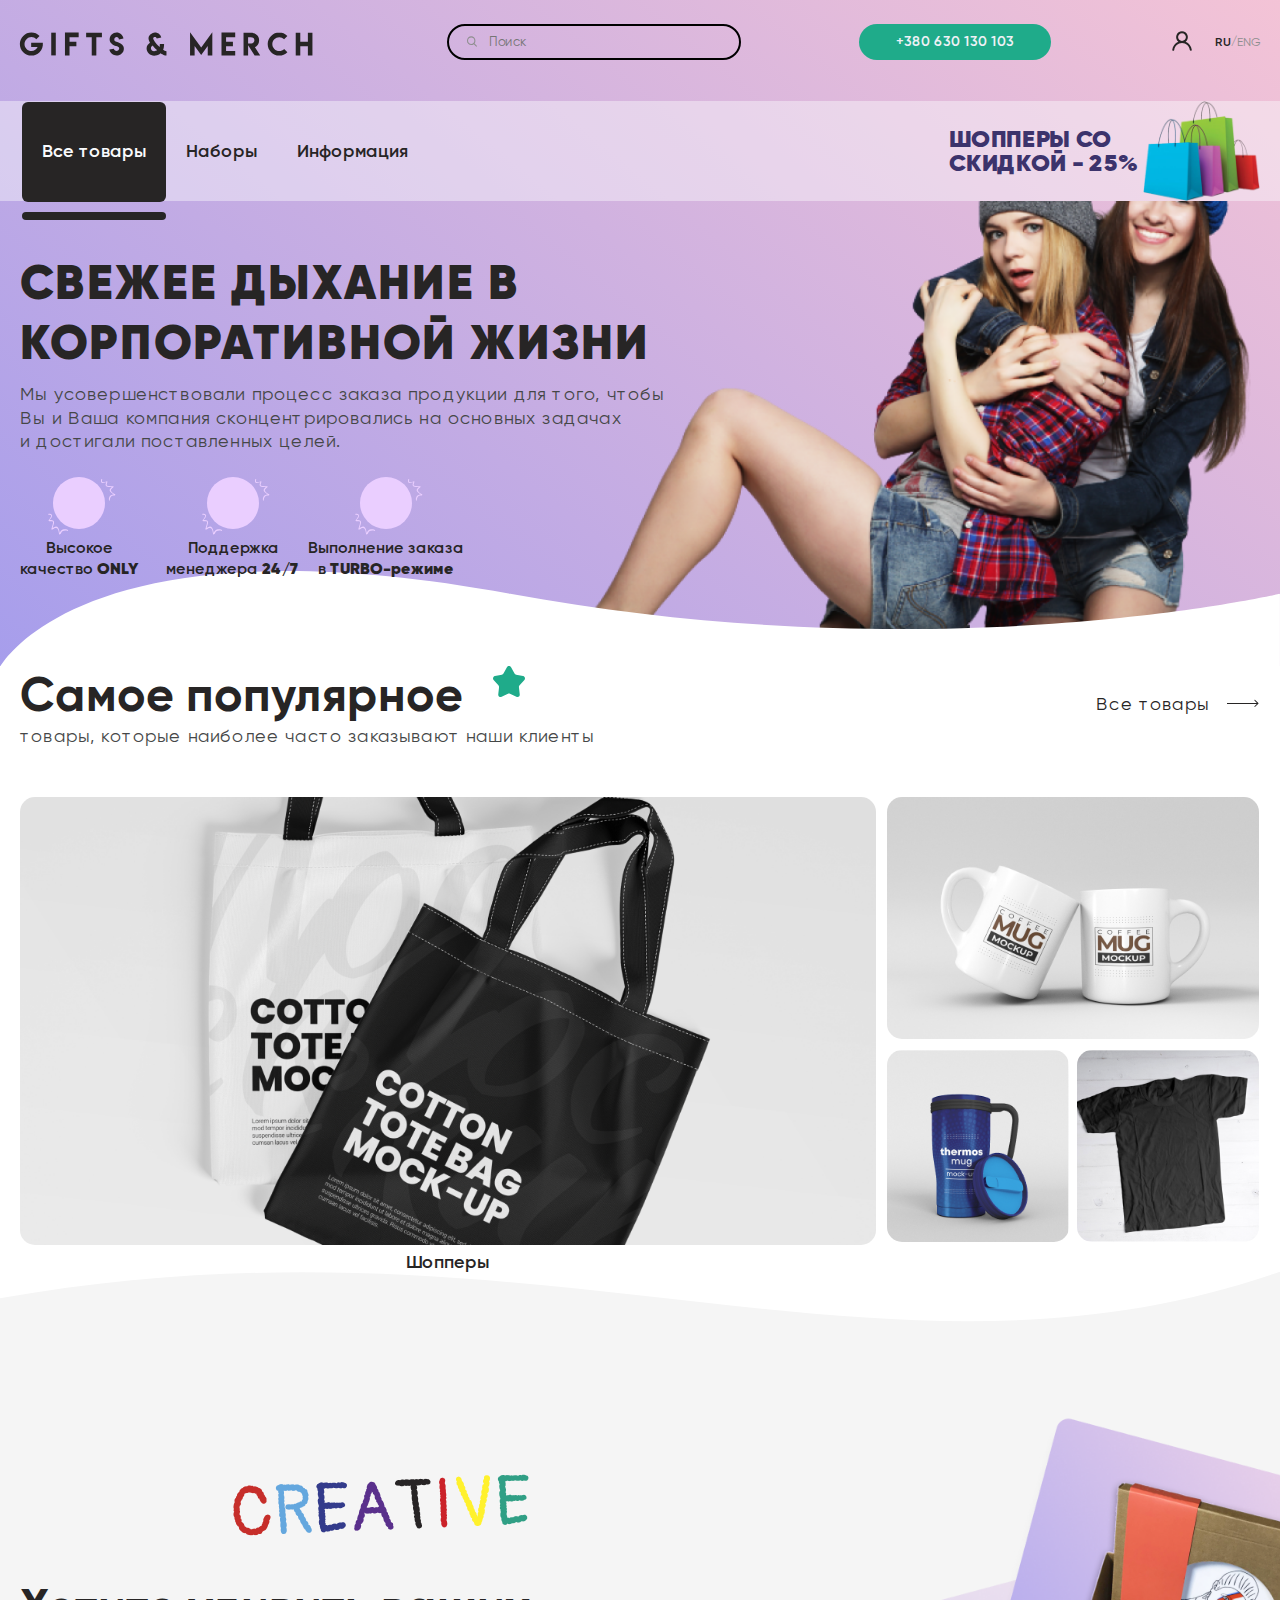
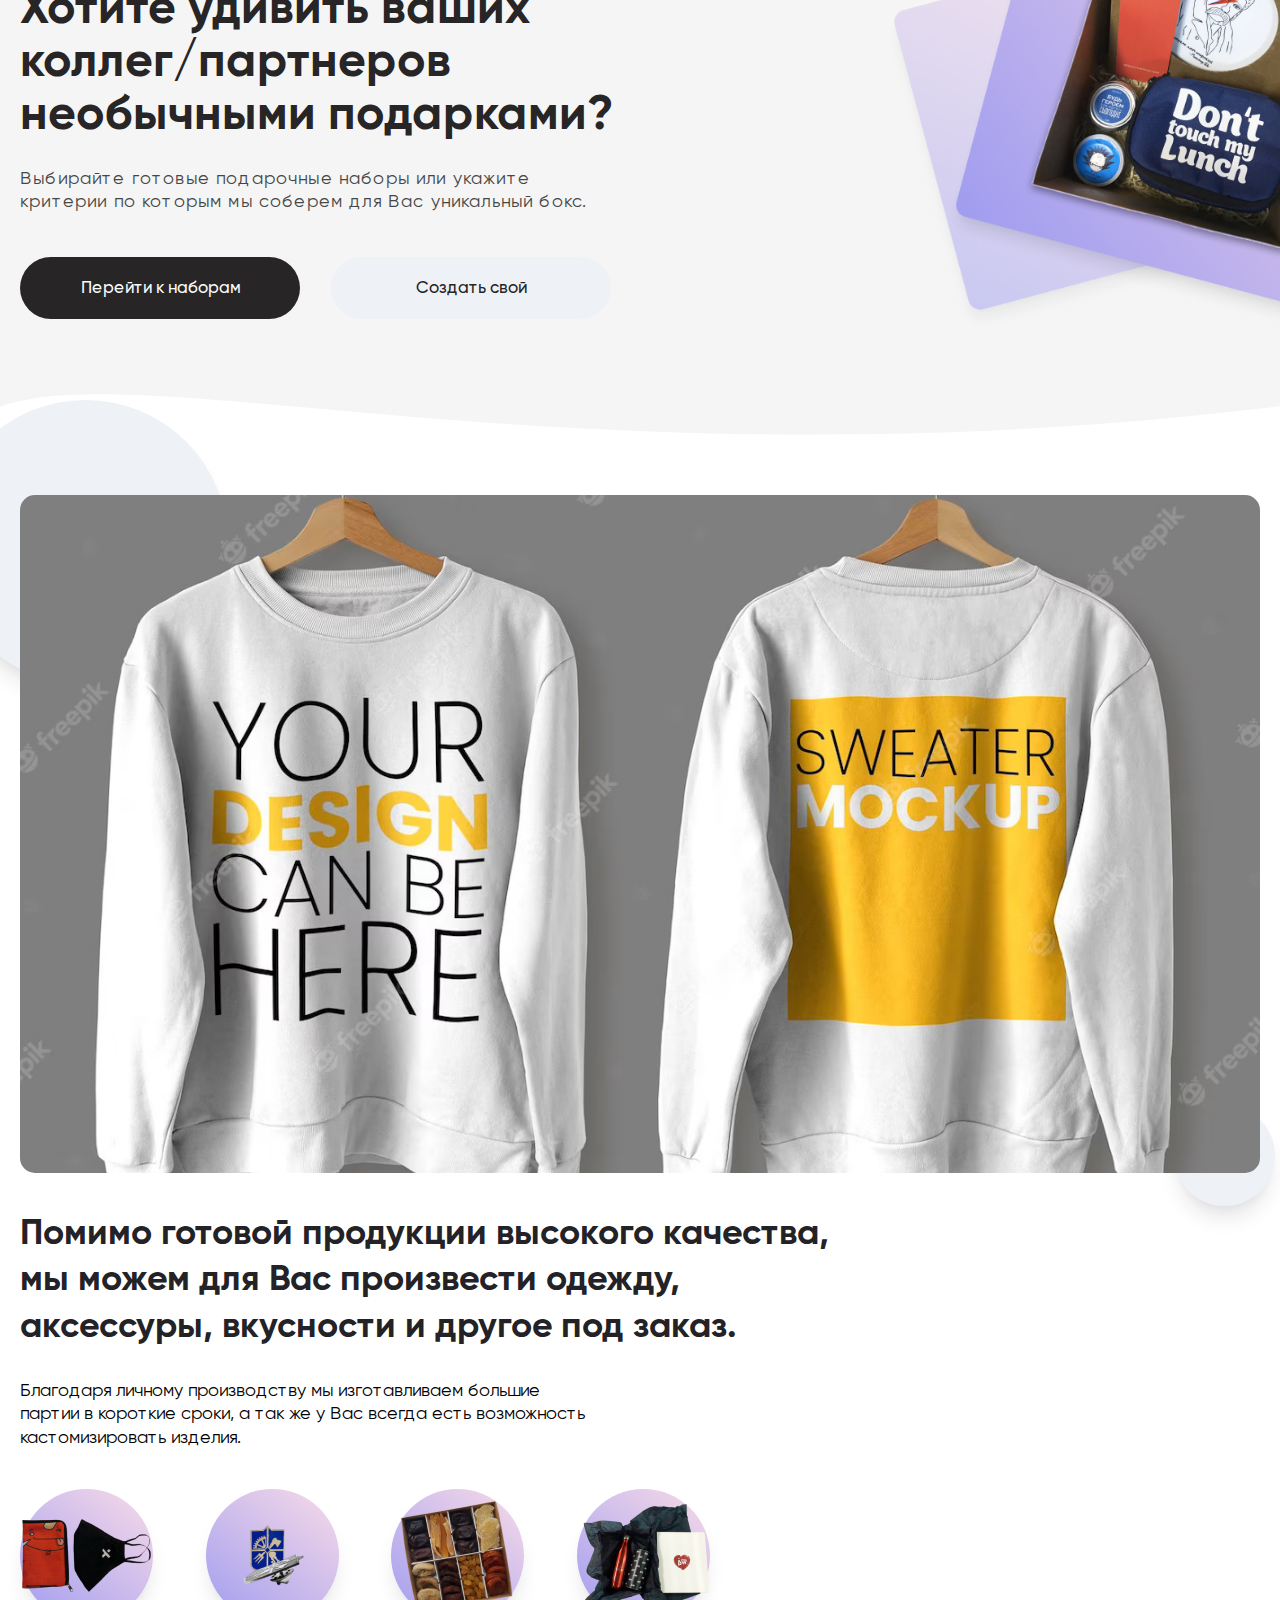
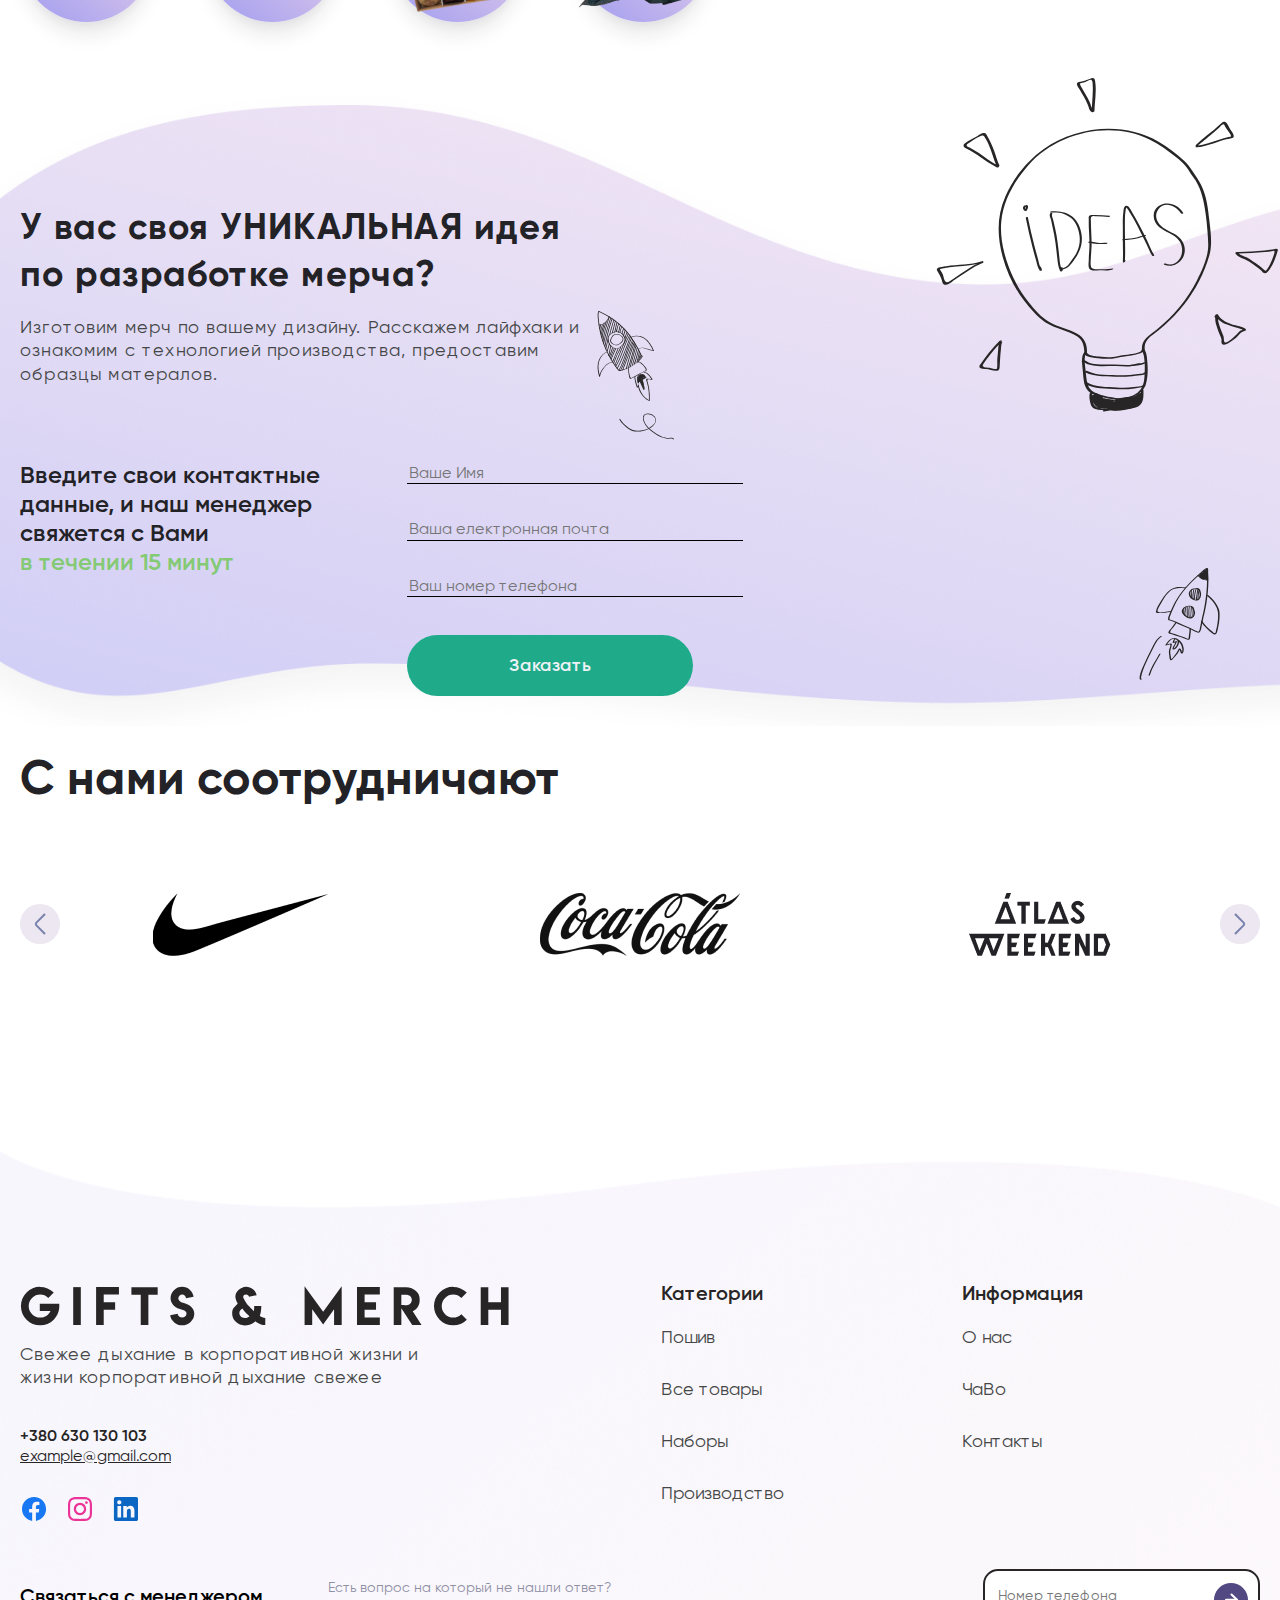
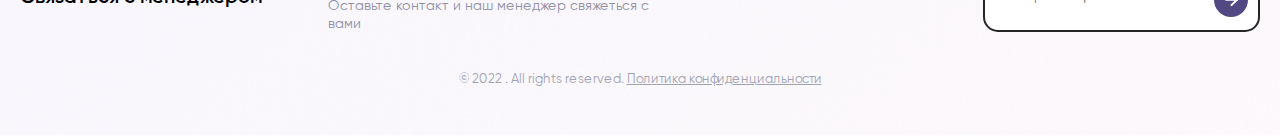
==== commit 8669b89e: "finished working on the project" ====
--- a/index.html
+++ b/index.html
@@ -98,27 +98,27 @@
 
   <div class="popular main-container">
     <h2 class="popular__most">Самое популярное
-      <img class="popular__star" src="./img/main/star.svg" alt="star">
+      <img class="popular__most-star" src="./img/main/star.svg" alt="star">
     </h2>
     <h3 class="popular__text">товары, которые наиболее часто заказывают наши клиенты</h3>
-    <a class="popular__all" href="./sets.html">
-      <span class="popular__all-product">Все товары</span>
-      <img class="popular__all-arrow" src="./img/main/boom.svg" alt="arrow">
+    <a class="popular__set" href="./sets.html">
+      <span class="popular__set-product">Все товары</span>
+      <img src="./img/main/boom.svg" alt="arrow">
     </a>
-    <div class="popular__goods popular-goods">
-      <div class="popular-goods__col-left">
-        <a class="popular-goods_link" href="./sets.html"><img class="popular-goods__img" src="./img/main/bag.png" alt="bag"></a>
+    <div class="popular__goods">
+      <div class="popular__goods-left popular-product">
+        <a class="popular-product__link" href="./sets.html"><img class="popular-product__img" src="./img/main/bag.png" alt="bag"></a>
         <p class="popular-goods_desc">Шопперы</p>
       </div>
-      <div class="popular-goods__col-right">
+      <div class="popular__goods-right">
         <div class="popular-goods__col-top">
-          <a class="popular-goods_link" href="./sets.html"><img class="popular-goods__img" src="./img/main/Mug.png" alt="mug"></a>
-        </div>
-        <div class="popular-goods__bot-bottom">
-          <a class="popular-goods_link" href="./sets.html"><img class="popular-goods__img" src="./img/main/Thermos.png" alt="thermos"></a>
-        </div>
-        <div class="popular-goods__bot-bottom">
-          <a class="popular-goods_link" href="./sets.html"><img class="popular-goods__img" src="./img/main/shirt.png" alt="t-shirt"></a>
+          <a class="popular-product__link" href="./sets.html"><img class="popular-product__img" src="./img/main/Mug.png" alt="mug"></a>
+        </div>
+        <div class="popular__goods-bottom">
+          <a class="popular-product__link" href="./sets.html"><img class="popular-product__img" src="./img/main/Thermos.png" alt="thermos"></a>
+        </div>
+        <div class="popular__goods-bottom">
+          <a class="popular-product__link" href="./sets.html"><img class="popular-product__img" src="./img/main/shirt.png" alt="t-shirt"></a>
         </div>
       </div>
     </div>
@@ -236,144 +236,145 @@
     </div>
   </div>
 
-  <div class="container__footer">
-    <img class="footer__wave" src="./img/footer/footer-wave.svg" alt="wave">
-    <footer class="footer main-container">
-      <div class="footer-nav">
-        <div class="footer-servis">
-          <div class="footer-servis__gift">
-            <a href="#">
-              <img class="footer-image" src="./img/logo.svg" alt="gifts logo">
-            </a>
-            <div class="footer-servis__text">Свежее дыхание в корпоративной жизни и жизни корпоративной дыхание свежее </div>
-          </div>
-          <div class="footer-servis__connect">
-            <div class="footer-servis__relations">
-              <p class="footer-servis__tel"><a class="footer-servis__phone" href="tel:+79283627229">+380 630 130 103</a></p>
-              <p class="footer-servis__gmail"><a class="footer-servis__mail" href="mailto:example@gmail.com">example@gmail.com</a></p>
-            </div>
-            <div class="footer-servis__logo">
-              <ul class="footer-servis__manager">
-                <li><a class="footer-img" href="#"><img class="footer-img__logo" src="./img/footer/facebook.svg" alt=""></a></li>
-                <li><a class="footer-img" href="#"><img class="footer-img__logo" src="./img/footer/Instagram.svg" alt=""></a></li>
-                <li><a class="footer-img" href="#"><img class="footer-img__logo" src="./img/footer/in.svg" alt=""></a></li>
-              </ul>
-            </div>
-          </div>
-        </div>
-        <div class="footer-row">
-          <h3 class="footer-roster__cat rank">Категории</h3>
-          <ul class="footer-roster__list">
-            <li class="footer-list footer-roster__list-item"><a class="footer-link" href="./sets.html">Пошив</a></li>
-            <li class="footer-list"><a class="footer-link" href="./sets.html">Все товары</a></li>
-            <li class="footer-list"><a class="footer-link" href="./sets.html">Наборы</a></li>
-            <li class="footer-list"><a class="footer-link" href="./sets.html">Производство</a></li>
-          </ul>
-        </div>
-        <div class="footer-info">
-          <h3 class="footer-roster__cat rank">Информация</h3>
-          <ul class="footer-roster__list">
-            <li class="footer-list"><a class="footer-link" href="./information.html">О нас</a></li>
-            <li class="footer-list"><a class="footer-link" href="./information.html#question">ЧаВо</a></li>
-            <li class="footer-list"><a class="footer-link" href="./information.html#contacts">Контакты</a></li>
-          </ul>
-        </div>
-        <div class="footer-manager">
-          <h3 class="footer-roster__cat footer-roster--text-center">Связаться с менеджером</h3>
-          <div class="footer-roster__text">Есть вопрос на который не нашли ответ? <br> Оставьте контакт и наш менеджер свяжеться с вами</div>
-          <div class="footer-roster__tel">
-            <input type="tel" class="footer__phone" name="phone" placeholder="Номер телефона">
-            <button type="button" class="footer__arrow"><img class="footer__arrow-img" src="./img/footer/Group6.svg" alt=""></button>
-          </div>
-        </div>
-      </div>
-      <div class="footer-copy">
-        <p class="footer-copy__corp">© 2022 . All rights reserved. <a class="footer-copy__conf" href="#"> Политика конфиденциальности</a></p>
-      </div>
-    </footer>
-  </div>
+  <footer class="footer">
+    <div class="footer__nav main-container">
+      <div class="footer__nav-servis footer-servis">
+        <div class="footer-servis__gift">
+          <a href="#">
+            <img class="footer-servis__gift-img" src="./img/logo.svg" alt="gifts logo">
+          </a>
+          <p class="footer-servis__gift-text">Свежее дыхание в корпоративной жизни и жизни корпоративной дыхание свежее </p>
+        </div>
+        <div class="footer-servis__connect">
+          <div class="footer-servis__connect-relations footer-contact">
+            <p class="footer-contact__phone"><a class="footer-contact__phone-link" href="tel:+79283627229">+380 630 130 103</a></p>
+            <p class="footer-contact__mail"><a class="footer-contact__mail-link" href="mailto:example@gmail.com">example@gmail.com</a></p>
+          </div>
+          <div class="footer-servis__logo footer-logo">
+            <ul class="footer-logo__manager manager-link">
+              <li><a class="manager-link__img" href="#"><img class="manager-link__img-logo" src="./img/footer/facebook.svg" alt=""></a></li>
+              <li><a class="manager-link__img" href="#"><img class="manager-link__img-logo" src="./img/footer/Instagram.svg" alt=""></a></li>
+              <li><a class="manager-link__img" href="#"><img class="manager-link__img-logo" src="./img/footer/in.svg" alt=""></a></li>
+            </ul>
+          </div>
+        </div>
+      </div>
+      <div class="footer-servis__row footer-row">
+        <h3 class="footer-row__column rank">Категории</h3>
+        <ul class="footer-row__list footer-col">
+          <li class="footer-col__list"><a class="footer-link" href="./sets.html">Пошив</a></li>
+          <li class="footer-col__list"><a class="footer-link" href="./sets.html">Все товары</a></li>
+          <li class="footer-col__list"><a class="footer-link" href="./sets.html">Наборы</a></li>
+          <li class="footer-col__list"><a class="footer-link" href="./sets.html">Производство</a></li>
+        </ul>
+      </div>
+      <div class="footer-servis__info footer-info">
+        <h3 class="footer-row__column rank">Информация</h3>
+        <ul class="footer-row__list">
+          <li class="footer-col__list"><a class="footer-link" href="./information.html">О нас</a></li>
+          <li class="footer-col__list"><a class="footer-link" href="./information.html#question">ЧаВо</a></li>
+          <li class="footer-col__list"><a class="footer-link" href="./information.html#contacts">Контакты</a></li>
+        </ul>
+      </div>
+      <div class="footer-servis__manager footer-manager">
+        <h3 class="footer-row__column footer-roster--text-center">Связаться с менеджером</h3>
+        <p class="footer-manager__text">Есть вопрос на который не нашли ответ? <br> Оставьте контакт и наш менеджер свяжеться с вами</p>
+        <div class="footer-manager__phone footer-connection">
+          <input type="tel" class="footer-connection__phone" name="phone" placeholder="Номер телефона">
+          <button type="button" class="footer-connection__but"><img src="./img/footer/Group6.svg" alt=""></button>
+        </div>
+      </div>
+    </div>
+    <div class="footer-servis__copy footer-copy">
+      <p class="footer-copy__corp">© 2022 . All rights reserved.
+        <a class="footer-copy__conf" href="#"> Политика конфиденциальности</a>
+      </p>
+    </div>
+  </footer>
+
 
 
   <div class="modal" id="modal-burger-menu">
-    <div class="gap burger__menu-gap">
-      <div class="burger-menu__header">
-        <button type="button" class="burger-menu__language active">RU</button>
+    <div class="gap modal__burger burger">
+      <div class="burger__menu">
+        <button type="button" class="burger__menu-language active">RU</button>
         /
-        <button type="button" class="burger-menu__language">ENG</button>
-        <button type="button" class="burger-menu__man">
-          <img class="burger-menu__image" src="./img/men-3.svg" alt="">
+        <button type="button" class="burger__menu-language">ENG</button>
+        <button type="button" class="burger__menu-man">
+          <img class="burger__menu-image" src="./img/men-3.svg" alt="">
         </button>
-        <button type="button" class="burger-menu__class" id="close-burger-menu-btn">
+        <button type="button" class="burger__menu-close" id="close-burger-menu-btn">
           <img src="./img/COLOR-2.svg" alt="">
         </button>
       </div>
-      <div class="burger-menu__sets">Наборы</div>
-      <div class="burger-menu__all">Все товары</div>
-      <div class="burger-menu__list">
-        <div class="textcols">
-          <ul class="burger-menu__clothes">
-            <li class="burger__list">
-              <a class="burger-menu__text--active" href="">Толстовки</a>
-            </li>
-            <li class="burger__list">
-              <a class="burger-menu__text" href="">Свитшоты</a>
-            </li>
-            <li class="burger__list">
-              <a class="burger-menu__text" href="">Футболки</a>
-            </li>
-            <li class="burger__list">
-              <a class="burger-menu__text" href="">Поло</a>
-            </li>
-            <li class="burger__list">
-              <a class="burger-menu__text" href="">Жилетки</a>
-            </li>
-            <li class="burger__list">
-              <a class="burger-menu__text" href="">Рюкзаки</a>
+      <div class="burger__sets">Наборы</div>
+      <div class="burger__all">Все товары</div>
+      <div class="burger__list">
+        <div class="burger__column column">
+          <ul class="column__menu">
+            <li class="column__list">
+              <a class="column__list-link--active" href="">Толстовки</a>
+            </li>
+            <li class="column__list">
+              <a class="column__list-link" href="">Свитшоты</a>
+            </li>
+            <li class="column__list">
+              <a class="column__list-link" href="">Футболки</a>
+            </li>
+            <li class="column__list">
+              <a class="column__list-link" href="">Поло</a>
+            </li>
+            <li class="column__list">
+              <a class="column__list-link" href="">Жилетки</a>
+            </li>
+            <li class="column__list">
+              <a class="column__list-link" href="">Рюкзаки</a>
             </li>
           </ul>
         </div>
-        <div class="textcols">
-          <ul class="burger-menu__clothes">
-            <li class="burger__list">
-              <a class="burger-menu__text" href="">Бананки</a>
-            </li>
-            <li class="burger__list burger__list-one">
-              <a class="burger-menu__text" href="">Эко-сумки/Шопперы</a>
-            </li>
-            <li class="burger__list">
-              <a class="burger-menu__text" href="">Пледы</a>
-            </li>
-            <li class="burger__list">
-              <a class="burger-menu__text" href="">Носки</a>
-            </li>
-            <li class="burger__list">
-              <a class="burger-menu__text" href="">Маски</a>
+        <div class="burger__column column">
+          <ul class="column__menu">
+            <li class="column__list">
+              <a class="column__list-link" href="">Бананки</a>
+            </li>
+            <li class="column__list column__list-one">
+              <a class="column__list-link" href="">Эко-сумки/Шопперы</a>
+            </li>
+            <li class="column__list">
+              <a class="column__list-link" href="">Пледы</a>
+            </li>
+            <li class="column__list">
+              <a class="column__list-link" href="">Носки</a>
+            </li>
+            <li class="column__list">
+              <a class="column__list-link" href="">Маски</a>
             </li>
           </ul>
         </div>
       </div>
-      <p class="burger-menu__info">Информация</p>
+      <p class="burger__info">Информация</p>
       <div class="burger__mail">
-        <a class="burger-menu__mail" href="example@gmail.com">example@gmail.com</a>
+        <a class="burger__mail-cop" href="example@gmail.com">example@gmail.com</a>
       </div>
       <div class="burger__phone">
-        <a class="phone burger-menu__phone" href="tel:+79283627229">+380 630 130 103</a>
-      </div>
-      <div class="burger-menu__masagers">
-        <div class="burger__mesagers">
-          <div class="burger-menu__image"><a href=""></a><img src="./img/Vector11.svg" alt=""></div>
-          <div class="burger-menu__image"><a href=""></a><img src="./img/instagram.svg" alt=""></div>
-          <div class="burger-menu__image"><a href=""><img src="./img/facebook.svg" alt=""></a></div>
-        </div>
-      </div>
-    </div>
-  </div>
+        <a class="phone burger__phone-cal" href="tel:+79283627229">+380 630 130 103</a>
+      </div>
+      <div class="burger__masagers">
+        <div class="burger__masagers-logo masagers-logo">
+          <div class="burger__menu-image masagers-logo-img"><a href=""></a><img src="./img/Vector11.svg" alt=""></div>
+          <div class="burger__menu-image masagers-logo-img"><a href=""></a><img src="./img/instagram.svg" alt=""></div>
+          <div class="burger__menu-image masagers-logo-img"><a href=""><img src="./img/facebook.svg" alt=""></a></div>
+        </div>
+      </div>
+    </div>
+  </div>
+
 
   <div class="modal " id="modal-cart-menu">
-    <div class="gap trolley">
+    <div class="gap modal__trolley trolley">
       <div class="trolley__order">
-        <p class="trolley__title">Оформить заказ</p>
-        <p class="trolley__sub-title">Введите свои контактные данные, и наш менеджер свяжется с Вами в течении 1 часа</p>
+        <p class="trolley__cart-title">Оформить заказ</p>
+        <p class="trolley__order-sub">Введите свои контактные данные, и наш менеджер свяжется с Вами в течении 1 часа</p>
         <form class="order" action="self">
           <div class="order__field">
             <input type="text" class="order__input" name="login" placeholder="Ваше Имя">
@@ -394,40 +395,40 @@
         </form>
       </div>
       <div class="trolley__cart">
-        <p class="trolley__title">Корзина</p>
-        <ul class="basket__item-list">
+        <p class="trolley__cart-title">Корзина</p>
+        <ul class="trolley__cart-list">
         </ul>
-        <div class="order__delivery">
-          <span class="order__details">Заказ № 110293</span>
-          <span id="basket-total-sum" class="order__sum">Всего: $235.80</span>
-        </div>
-      </div>
-      <button type="button" class="modal__close">
-        <img class="modal__close-img" id="close-basket-modal-btn" src="./img/trolley/close.svg" alt="">
+        <div class="trolley__cart-delivery delivery">
+          <span class="delivery__details">Заказ № 110293</span>
+          <span id="basket-total-sum" class="delivery__sum">Всего: $235.80</span>
+        </div>
+      </div>
+      <button type="button" class="modal__but-close">
+        <img class="modal__close-icon" id="close-basket-modal-btn" src="./img/trolley/close.svg" alt="">
       </button>
     </div>
   </div>
   <template id="basket-item-template">
-    <li class="basket__item">
-      <div class="details__image">
-        <img class="details__img" src="./img/trolley/MaskGroup.png" alt="">
-      </div>
-      <div class="details__info">
-        <div class="details__name">EL003 Elleven Checkpoint-Friendly Compu-Backpack</div>
-        <div class="details__color">
-          <span class="details__color-text">Цвет <i class="details__color-icon"></i></span>
-        </div>
-      </div>
-      <div class="details__quantity">
-        <span class="quantity__text">Кол-во</span>
-        <div class="quantity__choice">
-          <button id="basket-count-dec" class="quantity__reduce" type="button">-</button>
-          <span class="quantity__number">5</span>
-          <button id="basket-count-inc" class="quantity__reduce" type="button">+</button>
-        </div>
-      </div>
-      <span class="details__sum">$76.43</span>
-      <button type="button" class="details__remove">
+    <li class="trolley__cart-item article">
+      <div class="article__details">
+        <img class="article__details-img" src="./img/trolley/MaskGroup.png" alt="">
+      </div>
+      <div class="article__info">
+        <div class="article__info-name">EL003 Elleven Checkpoint-Friendly Compu-Backpack</div>
+        <div class="article__info-color colors-info">
+          <span class="colors-info__text">Цвет <i class="colors-info__icon"></i></span>
+        </div>
+      </div>
+      <div class="article__quantity">
+        <span class="article__quantity-text">Кол-во</span>
+        <div class="article__quantity-choice choice">
+          <button id="basket-count-dec" class="choice__quantity" type="button">-</button>
+          <span class="choice__number">5</span>
+          <button id="basket-count-inc" class="choice__quantity" type="button">+</button>
+        </div>
+      </div>
+      <span class="article__sum">$76.43</span>
+      <button type="button" class="article__remove">
         <img src="./img/trolley/times-circle.svg" alt="">
       </button>
     </li>
@@ -435,9 +436,9 @@
 
 
   <div class="modal" id="modal-order-menu">
-    <div class="gap window__gap">
-      <button type="button" class="modal__close">
-        <img class="modal__close-img" src="./img/trolley/close.svg" alt="">
+    <div class="gap modal__window window">
+      <button type="button" class="modal__but-close ">
+        <img class="modal__close-icon" src="./img/trolley/close.svg" alt="">
       </button>
       <div class="window__picture">
         <div class="window__swiper-top swiper">
@@ -447,9 +448,9 @@
           </div>
         </div>
         <div class="window__line">
-          <button id="order-prev-btn" type="button" class="hand hand__window ">
+          <button id="order-prev-btn" type="button" class="hand window__line-hand ">
           </button>
-          <button id="order-next-btn" type="button" class="hand hand__window hand__window-img ">
+          <button id="order-next-btn" type="button" class="hand window__line-hand window__line-img ">
           </button>
         </div>
         <div class="window__picture-img window__swiper-bottom swiper">
@@ -500,8 +501,8 @@
   <!-- валидация -->
   <div class="modal" id="order-success">
     <div class="gap order-success">
-      <button class="modal__close" type="button">
-        <img class="modal__close-img" src="./img/trolley/close.svg" alt="">
+      <button class="modal__but-close" type="button">
+        <img class="modal__close-icon" src="./img/trolley/close.svg" alt="">
       </button>
       <p class="order-success__title">Заказ успешно оформлен</p>
       <p class="order-success__sub-title">Наш менеджер свяжется с&nbsp;Вами в&nbsp;ближайшее время</p>
--- a/css/cards-reduction-decor.css
+++ b/css/cards-reduction-decor.css
@@ -1,30 +1,30 @@
 .cards__header {
-    margin: 0;
-    margin-top: 9px;
-    font-size: 48px;
-    line-height: 58px;
-    font-weight: 700;
+  margin: 0;
+  margin-top: 9px;
+  font-size: 48px;
+  line-height: 58px;
+  font-weight: 700;
 }
 
 .cards__list {
-    display: flex;
-    justify-content: space-between;
-    margin-top: 40px;
-    padding-left: 0;
+  display: flex;
+  justify-content: space-between;
+  margin-top: 40px;
+  padding-left: 0;
 }
 
 .card {
-    position: relative;
-    display: flex;
-    flex-direction: column;
-    width: calc(25% - 23px);
-    list-style-type: none;
+  position: relative;
+  display: flex;
+  flex-direction: column;
+  width: calc(25% - 23px);
+  list-style-type: none;
 }
 
 .card__top {
-    position: relative;
-    width: 100%;
-    height: 387px;
+  position: relative;
+  width: 100%;
+  height: 387px;
 }
 
 .slider-nav {
@@ -66,21 +66,23 @@
 }
 
 .card__info {
-    display: flex;
-    flex-direction: column;
-    margin-top: 2px;
-    padding-top: 11px;
-    padding-left: 14px;
-    overflow: hidden;
-    cursor: pointer;
-    border-radius: 15px;
-    box-shadow: 0 16.0566px 22px -8px rgb(82 73 131 / 0.1), 0 8.02828px 8.02828px -4.01414px rgb(26 32 44 / 0.04);
-    flex-grow: 1;
+  display: flex;
+  flex-direction: column;
+  margin-top: 2px;
+  padding-top: 11px;
+  padding-left: 14px;
+  overflow: hidden;
+  cursor: pointer;
+  border-radius: 15px;
+  box-shadow:
+    0 16.0566px 22px -8px rgb(82 73 131 / 0.1),
+    0 8.02828px 8.02828px -4.01414px rgb(26 32 44 / 0.04);
+  flex-grow: 1;
 }
 
 .card__color-button--active {
-    outline: solid 3px #000;
-    outline-style: double;
+  outline: solid 3px #000;
+  outline-style: double;
 }
 
 .color__but--active {
@@ -89,785 +91,791 @@
 }
 
 .card__image {
+  width: 100%;
+  height: 100%;
+  object-fit: cover;
+  border-top-right-radius: 15px;
+  border-top-left-radius: 15px;
+}
+
+.card__info-name {
+  margin: 0;
+  font-size: 24px;
+  line-height: 105.5%;
+  font-weight: 600;
+  color: #272525;
+}
+
+.card__info-description {
+  width: 100%;
+  font-size: 12px;
+  line-height: 105.5%;
+  font-weight: 400;
+  color: #272525;
+}
+
+.card__color {
+  display: flex;
+  margin-top: auto;
+  margin-bottom: 15px;
+  padding: 0;
+}
+
+.color__list {
+  list-style-type: none;
+}
+
+.card__color-button {
+  width: 24px;
+  height: 24px;
+  margin: 0;
+  margin-right: 4.5px;
+  padding: 0 0.5px;
+  cursor: pointer;
+  background: transparent;
+  border: none;
+  border-radius: 50%;
+}
+
+.card__price {
+  margin: 0;
+  margin-bottom: 11px;
+  font-size: 24px;
+  line-height: 105.5%;
+  font-weight: 600;
+  color: #c4c4c4;
+}
+
+.card__cart {
+  position: absolute;
+  right: 11px;
+  bottom: 17px;
+  cursor: pointer;
+  background: transparent;
+  border: none;
+}
+
+.hand {
+  justify-content: center;
+  width: 40px;
+  height: 40px;
+  cursor: pointer;
+  background: transparent url('../img/Vector2.svg') no-repeat center;
+  background-color: #ece7f0;
+  border: none;
+  border-radius: 50%;
+}
+
+.reduction {
+  display: flex;
+  justify-content: space-between;
+  margin-top: 78px;
+  color: #454747;
+}
+
+.reduction__item {
+  width: 23%;
+}
+
+.reduction__item-title {
+  margin-top: 1px;
+  margin-bottom: 0;
+  font-size: 36px;
+  line-height: 130%;
+  font-weight: 600;
+}
+
+.reduction__item-text {
+  margin-top: 20px;
+  font-size: 16px;
+  line-height: 130%;
+  font-weight: 400;
+}
+
+.reduction__item-text-color {
+  margin-top: 20px;
+  font-size: 16px;
+  line-height: 130%;
+  font-weight: 400;
+  color: #524983;
+}
+
+.decor {
+  position: relative;
+  margin-top: 111px;
+  padding-bottom: 178px;
+}
+
+.decor__img {
+  margin-left: 200px;
+}
+
+.decor__basis-idea {
+  max-width: 790px;
+  margin-top: 26px;
+  margin-bottom: 0;
+  font-size: 48px;
+  line-height: 58px;
+  font-weight: 700;
+}
+
+.decor__basis-text {
+  width: 592px;
+  margin-bottom: 0;
+  font-size: 18px;
+  line-height: 23px;
+  font-weight: 400;
+  letter-spacing: 0.065em;
+  color: #454747;
+}
+
+.colortext {
+  color: rgb(132 202 116);
+}
+
+.decor__book-connect {
+  width: 300px;
+  margin: 0;
+  font-size: 24px;
+  line-height: 29px;
+  font-weight: 600;
+  color: #222227;
+}
+
+.book {
+  display: flex;
+  justify-content: space-between;
+  width: 723px;
+}
+
+.decor__book {
+  margin-top: 35px;
+}
+
+.order {
+  width: 100%;
+  max-width: 336px;
+}
+
+.order__field {
+  position: relative;
+  width: 100%;
+  margin-bottom: 32px;
+}
+
+.order__input {
+  width: 100%;
+  padding-top: 4px;
+  color: inherit;
+  background-color: transparent;
+  border: none;
+  border-bottom: 1px solid rgb(1 0 0);
+  outline: none;
+}
+
+.order__field.error .order__input,
+.order__field.error .order__input::placeholder {
+  color: #f45656;
+  border-color: #f45656;
+}
+
+.order__error-msg {
+  position: absolute;
+  top: 50%;
+  right: 0;
+  display: none;
+  font-size: 14px;
+  color: #f45656;
+  pointer-events: none;
+  transform: translateY(-50%);
+}
+
+.order__field.error .order__error-msg {
+  display: block;
+}
+
+.decor__order-line {
+  width: 336px;
+  margin-bottom: 34px;
+  border: 1px solid #272525;
+}
+
+.decor__picture {
+  position: absolute;
+  top: -39px;
+  right: 146px;
+}
+
+.order__button {
+  display: inline-block;
+  margin-top: 7px;
+  padding: 21px 102px;
+  font-size: 18px;
+  line-height: 19px;
+  font-weight: 600;
+  text-decoration: none;
+  color: #eef1f6;
+  cursor: pointer;
+  background-color: #1fab8a;
+  border: none;
+  border-radius: 60px;
+}
+
+.order__button:hover,
+.order__button:focus {
+  background-color: #1b886e;
+}
+
+.order__button:active {
+  background-color: #156b57;
+}
+
+.wave {
+  position: absolute;
+  z-index: -1;
+  width: 100%;
+  background-position: top center;
+  background-repeat: no-repeat;
+  background-size: 100%;
+}
+
+.decor-wave {
+  top: -93px;
+}
+
+@media (width <=1500px) {
+  .card {
+    width: calc(35% - 32px);
+    margin-top: 21px;
+    margin-right: 2px;
+  }
+
+  .card:nth-of-type(4) {
+    display: none;
+  }
+
+  .cards__list {
+    margin: 0;
+  }
+
+  .card__info {
+    margin-top: -2px;
+    border-radius: 15px;
+    box-shadow:
+      0 16.0566px 22px -8px rgb(82 73 131 / 0.1),
+      0 8.02828px 8.02828px -4.01414px rgb(26 32 44 / 0.04);
+  }
+
+  .window__line-hand {
+    display: flex;
+    align-items: center;
+    width: 30px;
+    height: 30px;
+  }
+
+  .card__info-name {
+    font-size: 19.26px;
+    line-height: 105.5%;
+    font-weight: 600;
+  }
+
+  .card__info-description {
+    margin-top: 8px;
+    font-size: 9.63px;
+    line-height: 105.5%;
+    font-weight: 400;
+  }
+
+  .card__color {
+    margin-top: 12px;
+  }
+
+  .card__color-button {
+    width: 19.26px;
+    height: 19.26px;
+    margin-top: 1px;
+  }
+
+  .card__price {
+    margin-bottom: 9px;
+    font-size: 19.26px;
+    line-height: 105.5%;
+    font-weight: 600;
+  }
+
+  .card__cart-image {
+    width: 36.46px;
+    height: 36.9px;
+  }
+
+  .card__cart {
+    right: 8px;
+    bottom: 14px;
+  }
+
+  .reduction {
+    display: flex;
+    flex-wrap: wrap;
+    gap: 22px;
+    margin-top: 74px;
+  }
+
+  .reduction__item {
+    width: 39%;
+  }
+
+  .reduction__item-text-color {
+    margin-top: -15px;
+  }
+
+  .decor {
+    margin-top: 131px;
+    padding-bottom: 95px;
+  }
+
+  .decor__basis-idea {
+    max-width: 550px;
+    margin-top: 38px;
+    line-height: 53px;
+  }
+
+  .decor__basis-text {
+    margin-top: 22px;
+  }
+
+  .decor__book {
+    margin-top: 60px;
+  }
+
+  .decor__picture {
+    top: -173px;
+    right: 0;
+    width: 580px;
+    height: 533px;
+    overflow: hidden;
+  }
+
+  .decor__picture-img {
+    position: absolute;
+    top: 0;
+    right: -154px;
+    width: 580px;
+    height: 533px;
+    object-fit: cover;
+  }
+
+  .decor-wave {
+    top: 300px;
+    transform: scaleY(2) translateY(-36%);
+  }
+}
+
+@media (width <=999px) {
+  .cards__list {
+    display: flex;
+    flex-wrap: wrap;
+    justify-content: space-between;
+    margin-top: 16px;
+  }
+
+  .card {
+    width: calc(50% - 14px);
+    margin-top: 1px;
+    margin-right: -0;
+    margin-bottom: 24px;
+  }
+
+  .card:nth-of-type(4) {
+    display: block;
+  }
+
+  .cards__header {
+    margin-top: 0;
+  }
+
+  .card__info {
+    border-radius: 15px;
+    box-shadow:
+      0 16.0566px 22px -8px rgb(82 73 131 / 0.1),
+      0 8.02828px 8.02828px -4.01414px rgb(26 32 44 / 0.04);
+  }
+
+  .card__info-name {
+    margin-top: 0;
+    font-size: 22.2267px;
+    line-height: 105.5%;
+    font-weight: 600;
+  }
+
+  .card__info-description {
+    margin-top: 13px;
+    font-size: 11.1134px;
+    line-height: 105.5%;
+    font-weight: 400;
+  }
+
+  .card__color {
+    margin-top: 9px;
+  }
+
+  .card__color-button {
+    width: 22.23px;
+    height: 22.23px;
+    margin-top: 1px;
+  }
+
+  .card__price {
+    margin-bottom: 10px;
+    font-size: 22.2267px;
+  }
+
+  .card__cart-image {
+    width: 44px;
+    height: 44px;
+  }
+
+  .card__cart {
+    right: 10px;
+    bottom: 18px;
+  }
+
+  .reduction {
+    display: none;
+  }
+
+  .decor {
+    margin-top: 132px;
+    padding-bottom: 110px;
+  }
+
+  .decor__img {
+    margin-top: 14px;
+  }
+
+  .decor__order {
+    top: 352px;
+    left: 409px;
+  }
+
+  .decor__picture {
+    top: 7px;
+    right: 0;
+    width: 335px;
+    height: 318px;
+  }
+
+  .decor__picture-img {
+    top: 11px;
+    right: -99px;
+    width: 335px;
+    height: 318px;
+  }
+
+  .decor-wave {
+    transform: scaleY(2.6) translateY(-29%);
+  }
+}
+
+@media (width <=767px) {
+  .card {
+    width: calc(50% - 8px);
+    margin-top: 7px;
+    margin-bottom: -9px;
+  }
+
+  .cards__header {
+    margin-top: 10px;
+    font-size: 28px;
+    line-height: 34px;
+  }
+
+  .card__info {
+    margin-top: -8px;
+    margin-bottom: 16.5px;
+    padding-left: 9px;
+    border-radius: 15px;
+    box-shadow:
+      0 16.0566px 22px -8px rgb(82 73 131 / 0.1),
+      0 8.02828px 8.02828px -4.01414px rgb(26 32 44 / 0.04);
+  }
+
+  .card__info-name {
+    width: 180px;
+    margin-top: 0;
+    font-size: 13.4338px;
+    line-height: 105.5%;
+    font-weight: 600;
+  }
+
+  .card__info-description {
+    margin-top: 7px;
+    font-size: 6.71689px;
+    line-height: 105.5%;
+    font-weight: 400;
+  }
+
+  .card__color {
+    margin-top: 7px;
+  }
+
+  .card__color-button {
+    width: 13.43px;
+    height: 13.43px;
+    margin-top: 1px;
+  }
+
+  .slider-nav__direction {
+    width: 20px;
+    height: 30px;
+    background-size: 11px;
+  }
+
+  .slider-nav__position {
+    font-weight: 600;
+  }
+
+  .card__price {
+    margin-bottom: 7px;
+    font-size: 13.4338px;
+    line-height: 105.5%;
+    font-weight: 600;
+  }
+
+  .card__cart-image {
+    width: 26px;
+    height: 26px;
+  }
+
+  .card__cart {
+    right: 4px;
+    bottom: 26px;
+  }
+
+  .decor {
+    margin-top: 80px;
+    padding-bottom: 80px;
+  }
+
+  .decor__img {
+    display: block;
+    width: 206px;
+    height: 41px;
+    margin-top: 5px;
+    margin-right: auto;
+    margin-left: auto;
+  }
+
+  .decor__basis-image {
+    margin-top: 134px;
+    margin-left: 105px;
+  }
+
+  .decor__basis-idea {
+    width: 450px;
+    margin-top: 39px;
+    margin-right: auto;
+    margin-left: auto;
+    font-size: 28px;
+    line-height: 110.9%;
+    text-align: center;
+  }
+
+  .decor__book {
+    flex-wrap: wrap;
     width: 100%;
-    height: 100%;
-    object-fit: cover;
-    border-top-right-radius: 15px;
-    border-top-left-radius: 15px;
-}
-
-.card__name {
-    margin: 0;
-    font-size: 24px;
-    line-height: 105.5%;
-    font-weight: 600;
-    color: #272525;
-}
-
-.card__description {
+    margin-top: 1px;
+  }
+
+  .decor__basis-text {
     width: 100%;
-    font-size: 12px;
-    line-height: 105.5%;
-    font-weight: 400;
-    color: #272525;
-}
-
-.card__color {
-    display: flex;
-    margin-top: auto;
-    margin-bottom: 15px;
-    padding: 0;
-}
-
-.color__list {
-    list-style-type: none;
-}
-
-.card__color-button {
-    width: 24px;
-    height: 24px;
-    margin: 0;
-    margin-right: 4.5px;
-    padding: 0 0.5px;
-    cursor: pointer;
-    background: transparent;
-    border: none;
-    border-radius: 50%;
-}
-
-.card__price {
-    margin: 0;
-    margin-bottom: 11px;
-    font-size: 24px;
-    line-height: 105.5%;
-    font-weight: 600;
-    color: #C4C4C4;
-}
-
-.card__cart {
-    position: absolute;
-    right: 11px;
-    bottom: 17px;
-    cursor: pointer;
-    background: transparent;
-    border: none;
-}
-
-.hand {
-    justify-content: center;
-    width: 40px;
-    height: 40px;
-    cursor: pointer;
-    background: transparent url("../img/Vector2.svg") no-repeat center;
-    background-color: #ECE7F0;
-    border: none;
-    border-radius: 50%;
-}
-
-.reduction {
-    display: flex;
-    justify-content: space-between;
-    margin-top: 78px;
-    color: #454747;
-}
-
-.reduction__item {
-    width: 23%;
-}
-
-.reduction__title {
-    margin-top: 1px;
-    margin-bottom: 0;
-    font-size: 36px;
-    line-height: 130%;
-    font-weight: 600;
-}
-
-.reduction__text {
-    margin-top: 20px;
+    margin-top: 15px;
+    margin-right: auto;
+    margin-left: auto;
     font-size: 16px;
     line-height: 130%;
-    font-weight: 400;
-}
-
-.reduction__text-color {
-    margin-top: 20px;
-    font-size: 16px;
-    line-height: 130%;
-    font-weight: 400;
-    color: #524983;
-}
-
-.decor {
-    position: relative;
-    margin-top: 111px;
-    padding-bottom: 290px;
-}
-
-.decor__img {
-    margin-left: 200px;
-}
-
-.decor__idea {
-    max-width: 790px;
-    margin-top: 26px;
-    margin-bottom: 0;
-    font-size: 48px;
-    line-height: 58px;
-    font-weight: 700;
-}
-
-.decor__text {
-    width: 592px;
-    margin-bottom: 0;
-    font-size: 18px;
-    line-height: 23px;
-    font-weight: 400;
-    letter-spacing: 0.065em;
-    color: #454747;
-}
-
-.colortext {
-    color: rgb(132 202 116);
-}
-
-.decor__connect {
-    width: 300px;
-    margin: 0;
+    text-align: center;
+  }
+
+  .decor__book-connect {
+    width: 465px;
+    margin-top: 49px;
+    margin-right: auto;
+    margin-left: auto;
     font-size: 24px;
     line-height: 29px;
+    text-align: center;
+  }
+
+  .decor__picture {
+    position: relative;
+    width: 200px;
+    height: 344px;
+    margin-top: 80px;
+    margin-right: auto;
+    margin-left: auto;
+    overflow: visible;
+  }
+
+  .decor__picture-img {
+    width: 367px;
+    height: 344px;
+  }
+
+  .order {
+    margin-top: 65px;
+    margin-right: auto;
+    margin-left: auto;
+    text-align: center;
+  }
+
+  .decor-wave {
+    top: 882px;
+    transform: scaleY(2.6) translateY(-33%);
+  }
+}
+
+@media (width <=479px) {
+  .card {
+    width: calc(100% - 1px);
+    margin-top: -6px;
+    margin-bottom: 8px;
+  }
+
+  .cards__header {
+    margin-top: 22px;
+    font-size: 28px;
+    line-height: 34px;
+  }
+
+  .card__info {
+    margin-bottom: 20.5px;
+    padding-left: 11px;
+    border-radius: 15px;
+    box-shadow:
+      0 16.0566px 22px -8px rgb(82 73 131 / 0.1),
+      0 8.02828px 8.02828px -4.01414px rgb(26 32 44 / 0.04);
+  }
+
+  .card__info-name {
+    width: 238px;
+    margin-top: 5px;
+    font-size: 17.7778px;
+    line-height: 105.5%;
     font-weight: 600;
-    color: #222227;
-}
-
-.book {
-    display: flex;
-    justify-content: space-between;
-    width: 723px;
-}
-
-.decor__book {
-    margin-top: 35px;
-}
-
-.order {
-    width: 100%;
-    max-width: 336px;
-}
-
-.order__field {
-    position: relative;
-    width: 100%;
-    margin-bottom: 32px;
-}
-
-.order__input {
-    width: 100%;
-    padding-top: 4px;
-    color: inherit;
-    background-color: transparent;
-    border: none;
-    border-bottom: 1px solid rgb(1 0 0);
-    outline: none;
-}
-
-.order__field.error .order__input,
-.order__field.error .order__input::placeholder {
-    color: #f45656;
-    border-color: #f45656;
-}
-
-.order__error-msg {
-    position: absolute;
-    top: 50%;
-    right: 0;
-    display: none;
-    font-size: 14px;
-    color: #f45656;
-    pointer-events: none;
-    transform: translateY(-50%);
-}
-
-.order__field.error .order__error-msg {
+  }
+
+  .card__info-description {
+    margin-top: 9px;
+    font-size: 8.88889px;
+    line-height: 105.5%;
+    font-weight: 400;
+  }
+
+  .card__color {
+    margin-top: 9px;
+  }
+
+  .card__color-button {
+    width: 17.78px;
+    height: 17.78px;
+    margin-top: 1px;
+  }
+
+  .card__price {
+    margin-bottom: 6px;
+    font-size: 17.7778px;
+    line-height: 105.5%;
+    font-weight: 600;
+  }
+
+  .card__cart {
+    right: 6px;
+    bottom: 30px;
+  }
+
+  .pagination {
+    margin-top: 4px;
+  }
+
+  .card__cart-image {
+    width: 34px;
+    height: 34px;
+  }
+
+  .hand {
+    width: 35px;
+    height: 35px;
+    margin-left: 28px;
+  }
+
+  .decor {
+    padding-bottom: 20px;
+  }
+
+  .decor__basis {
     display: block;
-}
-
-.decor__order-line {
-    width: 336px;
-    margin-bottom: 34px;
-    border: 1px solid #272525;
-}
-
-.decor__picture {
-    position: absolute;
-    top: -39px;
-    right: 146px;
-}
-
-.order__button {
-    display: inline-block;
-    margin-top: 7px;
-    padding: 21px 102px;
-    font-size: 18px;
-    line-height: 19px;
-    font-weight: 600;
-    text-decoration: none;
-    color: #eef1f6;
-    cursor: pointer;
-    background-color: #1fab8a;
-    border: none;
-    border-radius: 60px;
-}
-
-.order__button:hover,
-.order__button:focus {
-    background-color: #1B886E;
-}
-
-.order__button:active {
-    background-color: #156B57;
-}
-
-
-.wave {
-    position: absolute;
-    z-index: -1;
-    width: 100%;
-    background-position: top center;
-    background-repeat: no-repeat;
-    background-size: 100%;
-}
-
-.decor-wave {
-    top: -93px;
-}
-
-
-@media (width <=1500px) {
-    .card {
-        width: calc(35% - 32px);
-        margin-top: 21px;
-        margin-right: 2px;
-    }
-
-    .card:nth-of-type(4) {
-        display: none;
-    }
-
-    .cards__list {
-        margin: 0;
-    }
-
-    .card__info {
-        margin-top: -2px;
-        border-radius: 15px;
-        box-shadow: 0 16.0566px 22px -8px rgb(82 73 131 / 0.1), 0 8.02828px 8.02828px -4.01414px rgb(26 32 44 / 0.04);
-    }
-
-    .hand__window {
-      display: flex;
-      align-items: center;
-      width: 30px;
-      height: 30px;
-    }
-
-    .card__name {
-        font-size: 19.26px;
-        line-height: 105.5%;
-        font-weight: 600;
-    }
-
-    .card__description {
-        margin-top: 8px;
-        font-size: 9.63px;
-        line-height: 105.5%;
-        font-weight: 400;
-    }
-
-    .card__color {
-        margin-top: 12px;
-    }
-
-    .card__color-button {
-        width: 19.26px;
-        height: 19.26px;
-        margin-top: 1px;
-    }
-
-    .card__price {
-        margin-bottom: 9px;
-        font-size: 19.26px;
-        line-height: 105.5%;
-        font-weight: 600;
-    }
-
-    .card__cart-image {
-        width: 36.46px;
-        height: 36.9px;
-    }
-
-    .card__cart {
-        right: 8px;
-        bottom: 14px;
-    }
-
-    .reduction {
-        display: flex;
-        flex-wrap: wrap;
-        gap: 22px;
-        margin-top: 74px;
-    }
-
-    .reduction__item {
-        width: 39%;
-    }
-
-    .reduction__text-color {
-        margin-top: -15px;
-    }
-
-    .decor {
-        margin-top: 131px;
-        padding-bottom: 217px;
-    }
-
-    .decor__idea {
-        max-width: 550px;
-        margin-top: 38px;
-        line-height: 53px;
-    }
-
-    .decor__text {
-        margin-top: 22px;
-    }
-
-    .decor__book {
-        margin-top: 60px;
-    }
-
-    .decor__picture {
-        top: -173px;
-        right: 0;
-        width: 580px;
-        height: 533px;
-        overflow: hidden;
-    }
-
-    .decor__picture-img {
-        position: absolute;
-        top: 0;
-        right: -154px;
-        width: 580px;
-        height: 533px;
-        object-fit: cover;
-    }
-
-    .decor-wave {
-        top: 300px;
-        transform: scaleY(2) translateY(-36%);
-    }
-}
-
-@media (width <=999px) {
-    .cards__list {
-        display: flex;
-        flex-wrap: wrap;
-        justify-content: space-between;
-        margin-top: 16px;
-    }
-
-    .card {
-        width: calc(50% - 14px);
-        margin-top: 1px;
-        margin-right: -0;
-        margin-bottom: 24px;
-    }
-
-    .card:nth-of-type(4) {
-        display: block;
-    }
-
-    .cards__header {
-        margin-top: 0;
-    }
-
-    .card__info {
-        border-radius: 15px;
-        box-shadow: 0 16.0566px 22px -8px rgb(82 73 131 / 0.1), 0 8.02828px 8.02828px -4.01414px rgb(26 32 44 / 0.04);
-    }
-
-    .card__name {
-        margin-top: 0;
-        font-size: 22.2267px;
-        line-height: 105.5%;
-        font-weight: 600;
-    }
-
-    .card__description {
-        margin-top: 13px;
-        font-size: 11.1134px;
-        line-height: 105.5%;
-        font-weight: 400;
-    }
-
-    .card__color {
-        margin-top: 9px;
-    }
-
-    .card__color-button {
-        width: 22.23px;
-        height: 22.23px;
-        margin-top: 1px;
-    }
-
-    .card__price {
-        margin-bottom: 10px;
-        font-size: 22.2267px;
-    }
-
-    .card__cart-image {
-        width: 44px;
-        height: 44px;
-    }
-
-    .card__cart {
-        right: 10px;
-        bottom: 18px;
-    }
-
-    .reduction {
-        display: none;
-    }
-
-    .decor {
-        margin-top: 132px;
-        padding-bottom: 190px;
-    }
-
-    .decor__img {
-        margin-top: 14px;
-    }
-
-    .decor__order {
-        top: 352px;
-        left: 409px;
-    }
-
-    .decor__picture {
-        top: 7px;
-        right: 0;
-        width: 335px;
-        height: 318px;
-    }
-
-    .decor__picture-img {
-        top: 11px;
-        right: -99px;
-        width: 335px;
-        height: 318px;
-    }
-
-    .decor-wave {
-        transform: scaleY(2.6) translateY(-29%);
-    }
-}
-
-@media (width <=767px) {
-    .card {
-        width: calc(50% - 8px);
-        margin-top: 7px;
-        margin-bottom: -9px;
-    }
-
-    .cards__header {
-        margin-top: 10px;
-        font-size: 28px;
-        line-height: 34px;
-    }
-
-    .card__info {
-        margin-top: -8px;
-        margin-bottom: 16.5px;
-        padding-left: 9px;
-        border-radius: 15px;
-        box-shadow: 0 16.0566px 22px -8px rgb(82 73 131 / 0.1), 0 8.02828px 8.02828px -4.01414px rgb(26 32 44 / 0.04);
-    }
-
-    .card__name {
-        width: 180px;
-        margin-top: 0;
-        font-size: 13.4338px;
-        line-height: 105.5%;
-        font-weight: 600;
-    }
-
-    .card__description {
-        margin-top: 7px;
-        font-size: 6.71689px;
-        line-height: 105.5%;
-        font-weight: 400;
-    }
-
-    .card__color {
-        margin-top: 7px;
-    }
-
-    .card__color-button {
-        width: 13.43px;
-        height: 13.43px;
-        margin-top: 1px;
-    }
-
-    .slider-nav__direction {
-      width: 20px;
-      height: 30px;
-      background-size: 11px;
-    }
-
-    .slider-nav__position {
-      font-weight: 600;
-    }
-
-    .card__price {
-        margin-bottom: 7px;
-        font-size: 13.4338px;
-        line-height: 105.5%;
-        font-weight: 600;
-    }
-
-    .card__cart-image {
-        width: 26px;
-        height: 26px;
-    }
-
-    .card__cart {
-        right: 4px;
-        bottom: 26px;
-    }
-
-    .decor {
-        margin-top: 80px;
-        padding-bottom: 159px;
-    }
-
-    .decor__img {
-        display: block;
-        width: 206px;
-        height: 41px;
-        margin-top: 5px;
-        margin-right: auto;
-        margin-left: auto;
-    }
-
-    .decor__basis-image {
-        margin-top: 134px;
-        margin-left: 105px;
-    }
-
-    .decor__idea {
-        width: 450px;
-        margin-top: 39px;
-        margin-right: auto;
-        margin-left: auto;
-        font-size: 28px;
-        line-height: 110.9%;
-        text-align: center;
-    }
-
-    .decor__book {
-        flex-wrap: wrap;
-        width: 100%;
-        margin-top: 1px;
-    }
-
-    .decor__text {
-        width: 100%;
-        margin-top: 15px;
-        margin-right: auto;
-        margin-left: auto;
-        font-size: 16px;
-        line-height: 130%;
-        text-align: center;
-    }
-
-    .decor__connect {
-        width: 465px;
-        margin-top: 49px;
-        margin-right: auto;
-        margin-left: auto;
-        font-size: 24px;
-        line-height: 29px;
-        text-align: center;
-    }
-
-    .decor__picture {
-        position: relative;
-        width: 200px;
-        height: 344px;
-        margin-top: 80px;
-        margin-right: auto;
-        margin-left: auto;
-        overflow: visible;
-    }
-
-    .decor__picture-img {
-        width: 367px;
-        height: 344px;
-    }
-
-    .order {
-        margin-top: 65px;
-        margin-right: auto;
-        margin-left: auto;
-        text-align: center;
-    }
-
-    .decor-wave {
-        top: 882px;
-        transform: scaleY(2.6) translateY(-33%);
-    }
-}
-
-@media (width <=479px) {
-    .card {
-        width: calc(100% - 1px);
-        margin-top: -6px;
-        margin-bottom: 8px;
-    }
-
-    .cards__header {
-        margin-top: 22px;
-        font-size: 28px;
-        line-height: 34px;
-    }
-
-    .card__info {
-        margin-bottom: 20.5px;
-        padding-left: 11px;
-        border-radius: 15px;
-        box-shadow: 0 16.0566px 22px -8px rgb(82 73 131 / 0.1), 0 8.02828px 8.02828px -4.01414px rgb(26 32 44 / 0.04);
-    }
-
-    .card__name {
-        width: 238px;
-        margin-top: 5px;
-        font-size: 17.7778px;
-        line-height: 105.5%;
-        font-weight: 600;
-    }
-
-    .card__description {
-        margin-top: 9px;
-        font-size: 8.88889px;
-        line-height: 105.5%;
-        font-weight: 400;
-    }
-
-    .card__color {
-        margin-top: 9px;
-    }
-
-    .card__color-button {
-        width: 17.78px;
-        height: 17.78px;
-        margin-top: 1px;
-    }
-
-    .card__price {
-        margin-bottom: 6px;
-        font-size: 17.7778px;
-        line-height: 105.5%;
-        font-weight: 600;
-    }
-
-    .card__cart {
-        right: 6px;
-        bottom: 30px;
-    }
-
-    .pagination {
-        margin-top: 4px;
-    }
-
-    .card__cart-image {
-        width: 34px;
-        height: 34px;
-    }
-
-    .hand {
-        width: 35px;
-        height: 35px;
-        margin-left: 28px;
-    }
-
-    .decor {
-        padding-bottom: 97px;
-    }
-
-    .decor__basis {
-        display: block;
-        margin-right: auto;
-        margin-left: auto;
-    }
-
-    .decor__img {
-        width: 154px;
-        height: 34px;
-    }
-
-    .order {
-        width: 280px;
-        margin-top: 40px;
-    }
-
-    .decor__idea {
-        max-width: 100%;
-        margin-top: 33px;
-        font-size: 24px;
-        line-height: 26px;
-        text-align: center;
-    }
-
-    .decor__text {
-        width: 89%;
-        margin-left: 15px;
-        font-size: 15px;
-        line-height: 130%;
-        text-align: center;
-    }
-
-    .decor__connect {
-        max-width: 250px;
-        margin-top: 45px;
-        font-size: 20px;
-        line-height: 24px;
-        text-align: center;
-    }
-
-    .decor__order-line {
-        width: 280px;
-        margin-bottom: 35px;
-    }
-
-    .decor__picture {
-        margin-top: 90px;
-    }
-
-    .decor__picture-img {
-        right: -362px;
-        width: 366px;
-        height: 345px;
-        transform: translate(-83%, -11%);
-    }
-
-    .decor__book {
-        justify-content: center;
-        max-width: 100%;
-        margin-top: 1px;
-    }
-
-    .decor-wave {
-        top: 880px;
-        transform: scaleY(3.3) translateY(-33%);
-    }
-}
+    margin-right: auto;
+    margin-left: auto;
+  }
+
+  .decor__img {
+    width: 154px;
+    height: 34px;
+  }
+
+  .order {
+    width: 280px;
+    margin-top: 40px;
+  }
+
+  .decor__basis-idea {
+    max-width: 100%;
+    margin-top: 33px;
+    font-size: 24px;
+    line-height: 26px;
+    text-align: center;
+  }
+
+  .decor__basis-text {
+    width: 89%;
+    margin-left: 15px;
+    font-size: 15px;
+    line-height: 130%;
+    text-align: center;
+  }
+
+  .decor__book-connect {
+    max-width: 250px;
+    margin-top: 45px;
+    font-size: 20px;
+    line-height: 24px;
+    text-align: center;
+  }
+
+  .decor__order-line {
+    width: 280px;
+    margin-bottom: 35px;
+  }
+
+  .decor__picture {
+    margin-top: 90px;
+  }
+
+  .decor__picture-img {
+    right: -362px;
+    width: 366px;
+    height: 345px;
+    transform: translate(-83%, -11%);
+  }
+
+  .decor__book {
+    justify-content: center;
+    max-width: 100%;
+    margin-top: 1px;
+  }
+
+  .decor-wave {
+    top: 880px;
+    transform: scaleY(3.3) translateY(-33%);
+  }
+}
--- a/css/main.css
+++ b/css/main.css
@@ -1,580 +1,570 @@
 * {
-    box-sizing: border-box;
+  box-sizing: border-box;
 }
 
 body {
-    font-family: Gilroy, sans-serif;
+  font-family: Gilroy, sans-serif;
 }
 
 .main-container {
-    max-width: 1664px;
-    margin: 0 auto;
-    padding: 0 32px;
+  max-width: 1664px;
+  margin: 0 auto;
+  padding: 0 32px;
 }
 
 .header-bg {
-    position: relative;
-    background: linear-gradient(39deg, #9796F0 -20%, #FBC7D4 110%);
+  position: relative;
+  background: linear-gradient(39deg, #9796f0 -20%, #fbc7d4 110%);
 }
 
 .page-header__top {
-    display: flex;
-    align-items: center;
-    justify-content: space-between;
-    padding-top: 41px;
-    padding-bottom: 45px;
-    font-size: 18px;
-    flex-grow: 1;
+  display: flex;
+  align-items: center;
+  justify-content: space-between;
+  padding-top: 41px;
+  padding-bottom: 45px;
+  font-size: 18px;
+  flex-grow: 1;
 }
 
 .header-nav__list {
-    display: flex;
-    margin: 0;
-    margin-left: auto;
-    padding: 0;
-    list-style: none;
+  display: flex;
+  margin: 0;
+  margin-left: auto;
+  padding: 0;
+  list-style: none;
 }
 
 .page-header__profile-btn {
-    margin-right: 36px;
-    padding: 3px;
-    font-size: 18px;
-    line-height: 19px;
-    color: #8E8E8E;
-    cursor: not-allowed;
-    background: transparent;
-    border: none;
+  margin-right: 36px;
+  padding: 3px;
+  font-size: 18px;
+  line-height: 19px;
+  color: #8e8e8e;
+  cursor: not-allowed;
+  background: transparent;
+  border: none;
 }
 
 .header-image {
-    margin-bottom: -12px;
+  margin-top: 12px;
 }
 
 .page-header__buttons {
-    display: flex;
-    align-items: center;
-    color: #8E8E8E;
+  display: flex;
+  align-items: center;
+  color: #8e8e8e;
 }
 
 .page-header__button {
-    padding: 2px;
-    font-size: 18px;
-    color: #8E8E8E;
-    cursor: not-allowed;
-    background: transparent;
-    border: 0;
+  padding: 2px;
+  font-size: 18px;
+  color: #8e8e8e;
+  cursor: not-allowed;
+  background: transparent;
+  border: 0;
 }
 
 .page-header__button.active {
-    font-weight: 600;
-    color: #272525;
-    cursor: not-allowed;
+  font-weight: 600;
+  color: #272525;
+  cursor: not-allowed;
 }
 
 .page-header__burger {
-    display: none;
-    cursor: pointer;
+  display: none;
+  cursor: pointer;
 }
 
 .page-header__search {
-    width: 491px;
-    height: 60px;
-    margin-right: 3px;
-    padding-left: 64px;
-    font-size: 16px;
-    line-height: 16.88px;
-    background: url("../img/search.svg") no-repeat left;
-    background-position: 28px;
-    background-size: 4.2%;
-    border: 4px solid black;
-    border-color: black;
-    border-radius: 90px;
-    outline: none;
+  width: 491px;
+  height: 60px;
+  padding-left: 64px;
+  font-size: 16px;
+  line-height: 16.88px;
+  background: url('../img/search.svg') no-repeat left;
+  background-position: 28px;
+  background-size: 4.2%;
+  border: 4px solid black;
+  border-color: black;
+  border-radius: 90px;
+  outline: none;
 }
 
 .page-header__loupe {
-    display: none;
-    cursor: pointer;
+  display: none;
+  cursor: pointer;
 }
 
 .page-slash {
-    margin: 0;
+  margin: 0;
 }
 
 .phone {
-    display: inline-block;
-    margin-right: 3px;
-    padding: 20.5px 62px;
-    font-size: 18px;
-    line-height: 19px;
-    font-weight: 600;
-    text-decoration: none;
-    color: #EEF1F6;
-    background-color: #1FAB8A;
-    border-radius: 90px;
+  display: inline-block;
+  padding: 20.5px 62px;
+  font-size: 18px;
+  line-height: 19px;
+  font-weight: 600;
+  text-decoration: none;
+  color: #eef1f6;
+  background-color: #1fab8a;
+  border-radius: 90px;
 }
 
 .phone:hover,
 .phone:focus {
-    background-color: #1B886E;
+  background-color: #1b886e;
 }
 
 .phone:active {
-    background-color: #156B57;
+  background-color: #156b57;
 }
 
 .header-nav {
-    height: 100px;
-    background-color: rgb(250 251 253 / 0.44);
+  height: 100px;
+  background-color: rgb(250 251 253 / 0.44);
 }
 
 .header-nav__container {
-    display: flex;
-    align-items: center;
-    height: 100%;
-    padding-left: 15px;
+  display: flex;
+  align-items: center;
+  height: 100%;
+  padding-left: 15px;
 }
 
 .header-list {
-    display: flex;
-    align-items: center;
-    height: 100%;
-    margin: 0;
-    margin-top: 2px;
-    padding: 0;
-    font-size: 18px;
-    font-style: normal;
-    font-weight: 600;
-    color: #272525;
-    list-style-type: none;
-    flex-grow: 1;
+  display: flex;
+  align-items: center;
+  height: 100%;
+  margin: 0;
+  margin-top: 2px;
+  padding: 0;
+  font-size: 18px;
+  font-style: normal;
+  font-weight: 600;
+  color: #272525;
+  list-style-type: none;
+  flex-grow: 1;
 }
 
 .header-list__item {
-    height: 100%;
-    cursor: pointer;
+  height: 100%;
+  cursor: pointer;
 }
 
 .header-list__navigation {
-    position: relative;
-    display: flex;
-    align-items: center;
-    height: 100%;
-    padding: 0 40px;
-    text-decoration: none;
-    color: #272525;
-    border-radius: 6px;
+  position: relative;
+  display: flex;
+  align-items: center;
+  height: 100%;
+  padding: 0 40px;
+  text-decoration: none;
+  color: #272525;
+  border-radius: 6px;
 }
 
 .header-list__navigation--active {
-    color: #FAFBFD;
-    cursor: default;
-    background-color: #272525;
-
+  color: #fafbfd;
+  cursor: default;
+  background-color: #272525;
 }
 
 .header-list__navigation--active::after {
-    content: '';
-    position: absolute;
-    bottom: -18px;
-    left: 0;
-    display: block;
-    width: 100%;
-    height: 8px;
-    background-color: #272525;
-    border-radius: 6px;
+  content: '';
+  position: absolute;
+  bottom: -18px;
+  left: 0;
+  display: block;
+  width: 100%;
+  height: 8px;
+  background-color: #272525;
+  border-radius: 6px;
 }
 
 .header-text {
-    margin-right: 18.5px;
-    font-size: 38.0443px;
-    font-style: normal;
-    line-height: 38px;
-    font-weight: 900;
-    letter-spacing: 0.65px;
-    text-transform: uppercase;
-    color: #3C336C;
+  margin-right: 18.5px;
+  font-size: 38.0443px;
+  font-style: normal;
+  line-height: 38px;
+  font-weight: 900;
+  letter-spacing: 0.65px;
+  text-transform: uppercase;
+  color: #3c336c;
 }
 
 .img-resize {
-    width: auto;
-    max-height: 100px;
+  width: auto;
+  max-height: 100px;
 }
 
 .header-hero {
-    position: relative;
-    min-height: 605px;
-    overflow: hidden;
+  position: relative;
+  min-height: 605px;
+  overflow: hidden;
 }
 
 .header-hero__container {
-    position: relative;
-    z-index: 1;
-}
-
-.header-hero__buttons {
-    display: flex;
-    align-items: center;
-    margin-top: 44.5px;
-    margin-left: -4px;
-    color: #8E8E8E;
-}
-
-.header-hero__button.active {
-    align-items: center;
-    color: #7981AD;
-    cursor: pointer;
-}
-
-.header-hero__button {
-    padding: 4px;
-    font-size: 14px;
-    font-style: normal;
-    line-height: 130%;
-    font-weight: 400;
-    color: #524983;
-    cursor: pointer;
-    background: transparent;
-    border: 0;
-}
-
-.header-hero__main {
-    max-width: 638px;
-    margin: 0;
-    margin-top: 15.5px;
-    font-size: 48px;
-    font-style: normal;
-    line-height: 60px;
-    font-weight: 900;
-    text-transform: uppercase;
-    color: #272525;
+  position: relative;
+  z-index: 1;
+}
+
+.main-header__nav {
+  display: flex;
+  align-items: center;
+  margin-top: 44.5px;
+  margin-left: -4px;
+  color: #8e8e8e;
+}
+
+.header-button__nav.active {
+  align-items: center;
+  color: #7981ad;
+  cursor: pointer;
+}
+
+.header-button__nav {
+  padding: 4px;
+  font-size: 14px;
+  font-style: normal;
+  line-height: 130%;
+  font-weight: 400;
+  color: #524983;
+  cursor: pointer;
+  background: transparent;
+  border: 0;
+}
+
+.main-header__text {
+  max-width: 638px;
+  margin: 0;
+  margin-top: 15.5px;
+  font-size: 48px;
+  font-style: normal;
+  line-height: 60px;
+  font-weight: 900;
+  text-transform: uppercase;
+  color: #272525;
 }
 
 .header-hero__major {
-    max-width: 638px;
-    margin: 0;
-    margin-top: 74.5px;
-    font-size: 48px;
-    font-style: normal;
-    line-height: 60px;
-    font-weight: 900;
-    letter-spacing: 2px;
-    text-transform: uppercase;
-    color: #272525;
-}
-
-.header-hero__description {
-    max-width: 638px;
-    margin-top: 20px;
-    font-size: 18px;
-    line-height: 130%;
-    font-weight: 400;
-    letter-spacing: 0.065em;
-    color: #454747;
+  max-width: 638px;
+  margin: 0;
+  margin-top: 74.5px;
+  font-size: 48px;
+  font-style: normal;
+  line-height: 60px;
+  font-weight: 900;
+  letter-spacing: 2px;
+  text-transform: uppercase;
+  color: #272525;
+}
+
+.main-header__txt {
+  max-width: 638px;
+  margin-top: 20px;
+  margin-bottom: 0;
+  font-size: 18px;
+  line-height: 130%;
+  font-weight: 400;
+  letter-spacing: 0.065em;
+  color: #454747;
 }
 
 .header-hero__text {
-    max-width: 666px;
-    margin-top: 10px;
-    font-size: 18px;
-    line-height: 130%;
-    font-weight: 400;
-    letter-spacing: 0.065em;
-    color: #454747;
+  max-width: 666px;
+  margin-top: 10px;
+  font-size: 18px;
+  line-height: 130%;
+  font-weight: 400;
+  letter-spacing: 0.065em;
+  color: #454747;
 }
 
 .header-hero__selection {
-    display: flex;
-    margin-top: 57px;
-    padding: 0;
-    list-style-type: none;
+  display: flex;
+  margin-top: 57px;
+  padding: 0;
+  list-style-type: none;
 }
 
 .header-hero__logo {
-    display: flex;
-    flex-direction: column;
-    align-items: center;
+  display: flex;
+  flex-direction: column;
+  align-items: center;
 }
 
 .header-hero__logo:nth-of-type(1) {
-    margin-right: 73px;
+  margin-right: 73px;
 }
 
 .header-hero__logo:nth-of-type(2) {
-    margin-right: 55px;
+  margin-right: 55px;
 }
 
 .header-hero__logos {
-    position: relative;
-    width: 85.56px;
-    height: 85.56px;
-    background-color: #EACEFF;
-    border-radius: 50%;
+  position: relative;
+  width: 85.56px;
+  height: 85.56px;
+  background-color: #eaceff;
+  border-radius: 50%;
 }
 
 .header-hero__only {
-    max-width: 230px;
-    margin-top: 19px;
-    font-size: 21.8449px;
-    line-height: 26px;
-    font-weight: 600;
-    text-align: center;
-    text-decoration: none;
-    color: #272525;
+  max-width: 230px;
+  margin-top: 19px;
+  font-size: 21.8449px;
+  line-height: 26px;
+  font-weight: 600;
+  text-align: center;
+  text-decoration: none;
+  color: #272525;
 }
 
 .header-hero__wave {
-    position: absolute;
-    top: 5px;
-    left: 80px;
+  position: absolute;
+  top: 5px;
+  left: 80px;
 }
 
 .header-hero__wave--active {
-    position: absolute;
-    top: 64px;
-    left: -6px;
-}
-
-.header-hero__creation {
-    display: flex;
-    align-items: center;
-    justify-content: space-between;
-    max-width: 432px;
-    margin-top: 41px;
-}
-
-.header-hero__ready {
-    display: inline-block;
-    align-items: center;
-    width: 280px;
-    height: 60px;
-    padding: 18px 43px;
-    font-size: 18.5px;
-    line-height: 140%;
-    font-weight: 500;
-    text-align: center;
-    text-decoration: none;
-    color: #FFF;
-    background-color: #3C336C;
-    border-radius: 60px;
-}
-
-.header-hero__create {
-    font-size: 17px;
-    line-height: 140%;
-    font-weight: 600;
-    text-decoration: none;
-    color: #524983;
+  position: absolute;
+  top: 64px;
+  left: -6px;
+}
+
+.main-header__creation {
+  display: flex;
+  align-items: center;
+  justify-content: space-between;
+  max-width: 432px;
+  margin-top: 41px;
+}
+
+.header-creation__choice {
+  display: inline-block;
+  align-items: center;
+  width: 280px;
+  height: 60px;
+  padding: 18px 43px;
+  font-size: 18.5px;
+  line-height: 140%;
+  font-weight: 500;
+  text-align: center;
+  text-decoration: none;
+  color: #fff;
+  background-color: #3c336c;
+  border-radius: 60px;
+}
+
+.header-creation__build {
+  font-size: 17px;
+  line-height: 140%;
+  font-weight: 600;
+  text-decoration: none;
+  color: #524983;
 }
 
 .header-hero__picture {
-    position: absolute;
-    right: 39px;
-    bottom: -155px;
-    width: 62.1vw;
+  position: absolute;
+  right: 39px;
+  bottom: -155px;
+  width: 62.1vw;
 }
 
 .header-hero__picture_main {
-    position: absolute;
-    right: 259px;
-    bottom: -17px;
-    width: 41.1vw;
+  position: absolute;
+  right: 259px;
+  bottom: -17px;
+  width: 41.1vw;
 }
 
 .header-hero__picture_new {
-    display: none;
+  display: none;
 }
 
 .header__wave {
-    position: absolute;
-    bottom: -1px;
-    width: 100%;
-    transform: scaleX(-1);
-}
-
-.container__footer {
-    position: relative;
-    background-color: #F7F3F7;
+  position: absolute;
+  bottom: -1px;
+  width: 100%;
+  transform: scaleX(-1);
 }
 
 .footer {
-    position: relative;
-}
-
-.footer-nav {
-    display: flex;
-    justify-content: space-between;
+  position: relative;
+  background: url('../img/footer/footer_wave.png') no-repeat;
+  background-position: center;
+  background-size: 100% 100%;
+}
+
+.footer__nav {
+  display: flex;
+  justify-content: space-between;
+  padding-top: 113px;
 }
 
 .footer-servis {
-    max-width: 488px;
-    margin-top: 13px;
-}
-
-.footer-servis__text {
-    max-width: 401px;
-    margin-top: 11px;
-    font-size: 18px;
-    line-height: 130%;
-    letter-spacing: 0.065em;
-    color: #454747;
-}
-
-.footer-servis__phone {
-    font-size: 16px;
-    line-height: 19px;
-    font-weight: 600;
-    text-decoration: none;
-    color: #272525;
-}
-
-.footer-servis__gmail {
-    margin-top: 0;
-}
-
-.footer-servis__mail {
-    margin-top: 3px;
-    font-size: 16px;
-    line-height: 19px;
-    font-weight: 400;
-    text-decoration: none;
-    color: #272525;
-    text-decoration-line: underline;
-}
-
-.footer-servis__tel {
-    margin-top: 38px;
-    margin-bottom: 0;
-}
-
-.footer-servis__manager {
-    display: flex;
-    margin-top: 32px;
-    padding: 0;
-    list-style-type: none;
-}
-
-.footer-img {
-    margin-right: 16px;
-    padding: 2px;
-    text-decoration: none;
-}
-
-.footer-roster__cat {
-    max-width: 480px;
-    margin: 0;
-    font-size: 20px;
-    font-style: normal;
-    line-height: 36px;
-    font-weight: 600;
+  max-width: 488px;
+  margin-top: 13px;
+}
+
+.footer-servis__gift-text {
+  max-width: 401px;
+  margin-top: 11px;
+  font-size: 18px;
+  line-height: 130%;
+  letter-spacing: 0.065em;
+  color: #454747;
+}
+
+.footer-contact__phone-link {
+  font-size: 16px;
+  line-height: 19px;
+  font-weight: 600;
+  text-decoration: none;
+  color: #272525;
+}
+
+.footer-contact__mail {
+  margin-top: 0;
+}
+
+.footer-contact__mail-link {
+  margin-top: 3px;
+  font-size: 16px;
+  line-height: 19px;
+  font-weight: 400;
+  text-decoration: none;
+  color: #272525;
+  text-decoration-line: underline;
+}
+
+.footer-contact__phone {
+  margin-top: 38px;
+  margin-bottom: 0;
+}
+
+.footer-logo__manager {
+  display: flex;
+  margin-top: 32px;
+  padding: 0;
+  list-style-type: none;
+}
+
+.manager-link__img {
+  margin-right: 16px;
+  padding: 2px;
+  text-decoration: none;
+}
+
+.footer-row__column {
+  max-width: 480px;
+  margin: 0;
+  font-size: 20px;
+  font-style: normal;
+  line-height: 36px;
+  font-weight: 600;
 }
 
 .footer-row {
-    margin-left: 27px;
-}
-
-.footer-roster__list {
-    margin: 0 auto;
-    padding: 0;
+  margin-left: 27px;
+}
+
+.footer-row__list {
+  margin: 0 auto;
+  padding: 0;
 }
 
 .rank {
-    margin: 0 auto;
-    font-size: 20px;
-    line-height: 36px;
-    font-weight: 600;
-    color: #272525;
+  margin: 0 auto;
+  font-size: 20px;
+  line-height: 36px;
+  font-weight: 600;
+  color: #272525;
 }
 
 .footer-link {
-    font-size: 18px;
-    line-height: 52px;
-    font-weight: 400;
-    text-decoration: none;
-    color: #454747;
-}
-
-.footer-list {
-    text-align: left;
-    list-style-type: none;
+  font-size: 18px;
+  line-height: 52px;
+  font-weight: 400;
+  text-decoration: none;
+  color: #454747;
+}
+
+.footer-col__list {
+  text-align: left;
+  list-style-type: none;
 }
 
 .footer-manager {
-    margin-right: 48px;
-    margin-left: 82px;
-}
-
-.footer-roster__text {
-    max-width: 280px;
-    margin: 0 auto;
-    font-size: 14px;
-    line-height: 23px;
-    font-weight: 400;
-    color: #8F90A6;
-}
-
-.footer-roster__tel {
-    position: relative;
-    width: 277px;
-    margin-top: 24px;
-    padding: 4px;
-    background-color: #fff;
-    border: 2px solid #272525;
-    border-radius: 15px;
-}
-
-.footer__phone {
-    width: 200px;
-    margin-right: 22px;
-    padding: 9px;
-    font-size: 14px;
-    line-height: 23px;
-    font-weight: 400;
-    color: #272525;
-    border: none;
-    outline: none;
-}
-
-.footer__arrow {
-    position: absolute;
-    top: 50%;
-    right: 10px;
-    display: flex;
-    align-items: center;
-    justify-content: center;
-    width: 34px;
-    height: 34px;
-    cursor: pointer;
-    background-color: #524983;
-    border: none;
-    border-radius: 50%;
-    transform: translateY(-50%);
+  margin-right: 48px;
+  margin-left: 82px;
+}
+
+.footer-manager__text {
+  max-width: 280px;
+  margin: 0 auto;
+  font-size: 14px;
+  line-height: 23px;
+  font-weight: 400;
+  color: #8f90a6;
+}
+
+.footer-manager__phone {
+  position: relative;
+  width: 277px;
+  margin-top: 24px;
+  padding: 4px;
+  background-color: #fff;
+  border: 2px solid #272525;
+  border-radius: 15px;
+}
+
+.footer-connection__phone {
+  width: 200px;
+  margin-right: 22px;
+  padding: 9px;
+  font-size: 14px;
+  line-height: 23px;
+  font-weight: 400;
+  color: #272525;
+  border: none;
+  outline: none;
+}
+
+.footer-connection__but {
+  position: absolute;
+  top: 50%;
+  right: 10px;
+  display: flex;
+  align-items: center;
+  justify-content: center;
+  width: 34px;
+  height: 34px;
+  cursor: pointer;
+  background-color: #524983;
+  border: none;
+  border-radius: 50%;
+  transform: translateY(-50%);
 }
 
 .footer-copy {
-    margin-top: 8px;
+  margin-top: 8px;
 }
 
 .footer-copy__corp {
-    margin: 0;
-    padding-bottom: 50px;
-    font-size: 13px;
-    line-height: 15px;
-    font-weight: 400;
-    text-align: center;
-    color: #9FA3B2;
+  margin: 0;
+  padding-bottom: 50px;
+  font-size: 13px;
+  line-height: 15px;
+  font-weight: 400;
+  text-align: center;
+  color: #9fa3b2;
 }
 
 .footer-copy__conf {
-    text-decoration-line: underline;
-    color: #9FA3B2;
-    ;
-}
-
-.footer__wave {
-    position: absolute;
-    bottom: 341px;
-    width: 100%;
+  text-decoration-line: underline;
+  color: #9fa3b2;
 }
 
 .window__swipe-img {
@@ -582,9 +572,9 @@
 }
 
 .window__swiper-top {
-    width: 500px;
-    margin-right: 0;
-    margin-left: 0;
+  width: 500px;
+  margin-right: 0;
+  margin-left: 0;
 }
 
 .order-success {
@@ -698,1086 +688,1066 @@
 }
 
 @media (width <=1500px) {
-    .main-container {
-        padding-right: 20px;
-        padding-left: 20px;
-    }
-
-    .page-header__top {
-        padding-top: 23px;
-    }
-
-    .header-image {
-        width: 326px;
-        height: 24px;
-        margin-right: -8.5px;
-        margin-bottom: -9px;
-        margin-left: -17px;
-    }
-
-    .page-header__search {
-        width: 294.33px;
-        height: 36.35px;
-        margin-top: 1px;
-        margin-right: -2px;
-        padding-left: 40px;
-        font-size: 13px;
-        background-position: 18px;
-        background-size: 3.6%;
-        border: 2.40592px solid black;
-    }
-
-    .page-header__search1 {
-        display: none;
-    }
-
-    .page-slash {
-        font-size: 12px
-    }
-
-    .phone {
-        margin-top: 1px;
-        margin-right: -2px;
-        padding: 10.54px 37.29px;
-        font-size: 14px;
-        line-height: 14.5px;
-        text-align: center;
-    }
-
-    .page-header__button {
-        padding: 0;
-        padding-top: 2px;
-        font-size: 12px;
-    }
-
-    .page-header__buttons {
-        margin-top: 1px;
-    }
-
-    .page-header__burger {
-        display: none;
-    }
-
-    .page-header__profile-btn {
-        margin: 0;
-        margin-top: 2px;
-        margin-right: 20px;
-    }
-
-    .but-image {
-        width: 19.95px;
-        height: 20px;
-    }
-
-    .header-list__navigation.current {
-        margin-right: 20px;
-        margin-left: 20px;
-        padding: 39.656px 20.25px;
-    }
-
-    .header-hero__buttons {
-        display: none;
-    }
-
-    .header-hero__main {
-        width: 510px;
-        margin-top: 69px;
-    }
-
-    .header-hero__major {
-        margin-top: 51.5px;
-    }
-
-    .header-list {
-        margin-left: 2px;
-    }
-
-    .header-nav__container {
-        margin-top: -5px;
-    }
-
-    .header-list__navigation {
-        padding: 0 20px;
-    }
-
-    .header-list__navigation--active::after {
-        content: '';
-        position: absolute;
-        bottom: -18px;
-        left: 0;
-        display: block;
-        width: 100%;
-        height: 8px;
-        background-color: #272525;
-        border-radius: 6px;
-    }
-
-    .header-text {
-        width: 194px;
-        margin-right: 0;
-        font-size: 24px;
-        font-style: normal;
-        line-height: 24px;
-        font-weight: 900;
-    }
-
-    .header-hero__description {
-        width: 543px;
-        font-size: 14px;
-        line-height: 152.5%;
-        font-weight: 400;
-        letter-spacing: 1px;
-    }
-
-    .header-hero__ready {
-        width: 245px;
-        font-size: 15px;
-    }
-
-    .header-hero__creation {
-        max-width: 375px;
-        margin-top: 33px;
-    }
-
-    .header-hero__create {
-        font-size: 16px;
-        letter-spacing: 0.5px;
-    }
-
-    .header-hero__picture {
-        right: -161px;
-        bottom: -68px;
-        width: 76.7vw;
-    }
-
-    .header-hero__picture_main {
-        right: 1px;
-        bottom: 28px;
-        width: 57.1vw;
-    }
-
-    .header-hero__logos {
-        width: 52px;
-        height: 52px;
-    }
-
-    .header-hero__wave {
-        top: 2px;
-        left: 44px;
-        width: 22px;
-        height: 22px;
-    }
-
-    .header-hero__wave--active {
-        top: 36px;
-        width: 22px;
-        height: 22px;
-    }
-
-    .header-hero__selection {
-        margin-top: 25px;
-    }
-
-    .header-hero__logo:nth-of-type(1) {
-        margin-right: 28px;
-    }
-
-    .header-hero__logo:nth-of-type(2) {
-        margin-right: 8px;
-    }
-
-    .header-hero__only {
-        margin-top: 9px;
-        font-size: 16px;
-        line-height: 20px;
-    }
-
-    .footer-nav {
-        display: flex;
-        flex-wrap: wrap;
-        justify-content: space-between;
-    }
-
-    .footer-servis {
-        width: 50%;
-    }
-
-    .footer-row {
-        width: 12%;
-        margin-right: 0;
-        margin-left: 0;
-    }
-
-    .footer-info {
-        width: 24%;
-    }
-
-    .rank {
-        margin-top: 2px;
-    }
-
-    .footer-manager {
-        display: flex;
-        justify-content: space-between;
-        width: 100%;
-        margin-top: 35px;
-        margin-right: 0;
-        margin-left: 0;
-    }
-
-    .footer-roster__text {
-        max-width: 350px;
-        margin-left: 66px;
-        line-height: 18px;
-    }
-
-    .footer-roster__tel {
-        margin-top: -9px;
-    }
-
-    .footer-copy {
-        margin-top: 39px;
-        margin-left: 0;
-    }
-
-    .footer__wave {
-        bottom: 438px;
-    }
-
-    .window__swiper-top {
-      width: 370px;
-    }
-}
-
-@media (width <=999px) {
-    .page-header {
-        height: 80px;
-        background-color: rgb(250 251 253 / 0.44);
-    }
-
-    .page-header__top {
-        justify-content: flex-end;
-        margin-top: 0;
-        padding-top: 20px;
-        gap: 20px;
-    }
-
-    .page-header__logo-link {
-        margin-right: auto;
-        font-size: 0;
-    }
-
-    .header-image {
-        width: 229px;
-        height: 18.38px;
-        margin-right: 9px;
-        margin-bottom: 0;
-        margin-left: 0;
-    }
-
-    .phone {
-        margin-top: 0;
-        margin-right: 0;
-    }
-
-    .page-header__search {
-        display: none;
-    }
-
-    .page-header__buttons {
-        display: none;
-    }
-
-    .page-header__burger {
-        display: block;
-        margin-right: 13px;
-        padding-top: 6px;
-        text-decoration: none;
-        background-color: transparent;
-        border: none;
-    }
-
-    .page-header__loupe {
-        display: block;
-        padding-top: 6px;
-        background-color: transparent;
-        border: none;
-    }
-
-    .header-hero {
-        min-height: 503px;
-        padding-top: 22px;
-    }
-
-    .header-hero__selection {
-        margin-top: 25px;
-    }
-
-    .header-nav {
-        display: none;
-    }
-
-    .header-hero__main {
-        width: 472px;
-        margin-top: 26px;
-        font-size: 36px;
-        line-height: 45px;
-        letter-spacing: 0.04em;
-    }
-
-    .header-hero__major {
-        margin-top: 38.5px;
-        font-size: 36px;
-        line-height: 46px;
-        letter-spacing: 1.5px;
-    }
-
-    .header-hero__text {
-        max-width: 425px;
-        margin-top: 8px;
-        font-size: 16px;
-    }
-
-    .header-hero__description {
-        width: 389px;
-        margin-top: 21px;
-        font-size: 16px;
-        line-height: 130%;
-        letter-spacing: 0.065em;
-    }
-
-    .header-hero__creation {
-        margin-top: 38px;
-    }
-
-    .header-hero__picture_main {
-        right: -5px;
-        bottom: 9px;
-        width: 74.1vw;
-    }
-
-    .header-hero__picture {
-        right: -3px;
-        bottom: 10px;
-        display: block;
-        width: 67.7vw;
-    }
-
-    .footer-servis {
-        display: flex;
-        justify-content: space-between;
-        width: 100%;
-        max-width: 700px;
-    }
-
-    .footer-row {
-        width: 26%;
-    }
-
-    .footer-info {
-        width: 26%;
-        margin-left: 0;
-    }
-
-    .footer-manager {
-        display: block;
-        width: 48%;
-        margin-top: 8px;
-    }
-
-    .footer-image {
-        max-width: 409px;
-    }
-
-    .footer-servis__text {
-        max-width: 357px;
-        margin-top: 6px;
-        font-size: 16px;
-    }
-
-    .footer-servis__phone {
-        font-size: 18px;
-        line-height: 20px;
-    }
-
-    .footer-servis__mail {
-        font-size: 18px;
-        line-height: 21px;
-    }
-
-    .footer-servis__tel {
-        margin-top: -4px;
-    }
-
-    .footer-servis__connect {
-        margin-right: 31px;
-    }
-
-    .rank {
-        margin-top: 7px;
-    }
-
-    .footer-servis__logo {
-        margin-top: -3px;
-    }
-
-    .footer-roster__text {
-        margin-left: 0;
-    }
-
-    .footer-roster__tel {
-        margin-top: 20px;
-    }
-
-    .footer-copy {
-        margin-top: 27px;
-    }
-
-    .footer__wave {
-        bottom: 460px;
-    }
-}
-
-@media (width <=767px) {
-    .page-header__top {
-        padding-top: 27px;
-    }
-
-    .header-image {
-        width: 210px;
-        height: 16.86px;
-    }
-
-    .phone {
-        display: none;
-    }
-
-    .page-header__burger {
-        margin-right: 0;
-    }
-
-    .header-hero {
-        min-height: 443px;
-        padding-top: 26px;
-    }
-
-    .header-hero__main {
-        width: 434px;
-        margin-top: 9px;
-        font-size: 36px;
-        line-height: 45px;
-        letter-spacing: 0.00002em;
-    }
-
-    .header-hero__major {
-        max-width: 369px;
-        margin-top: 0;
-        font-size: 36px;
-        line-height: 45px;
-    }
-
-    .header-hero__text {
-        min-width: 400px;
-    }
-
-    .header-hero__description {
-        width: 261px;
-        margin-top: 21px;
-        font-size: 16px;
-        line-height: 130%;
-        font-weight: 400;
-        letter-spacing: 0.00002em;
-    }
-
-    .header-hero__ready {
-        width: 210px;
-        height: 51px;
-        margin-top: -6.5px;
-        margin-bottom: 8px;
-        padding: 17px 22px;
-    }
-
-    .header-hero__creation {
-        display: flex;
-        flex-wrap: wrap;
-        justify-content: center;
-        width: 210px;
-        margin-right: auto;
-        margin-left: auto;
-    }
-
-    .header-hero__create {
-        margin-bottom: 4px;
-        font-size: 14px;
-        line-height: 140%;
-        font-weight: 500;
-        letter-spacing: 0.0002em;
-    }
-
-    .header-hero__selection {
-        flex-wrap: wrap;
-        width: 176px;
-        margin-top: 35px;
-    }
-
-    .header-hero__logo {
-        width: 100%;
-    }
-
-    .header-hero__logo:nth-of-type(1) {
-        margin-right: 0;
-    }
-
-    .header-hero__logo:nth-of-type(2) {
-        margin-top: 20px;
-        margin-right: 0;
-    }
-
-    .header-hero__logo:nth-of-type(3) {
-        margin-top: 30px;
-    }
-
-    .header-hero__picture_main {
-        display: none;
-    }
-
-    .header-hero__only {
-        margin-bottom: 0;
-    }
-
-    .header-hero__picture_new {
-        position: absolute;
-        right: 0;
-        bottom: 13px;
-        display: block;
-    }
-
-    .header-hero__picture {
-        right: -30px;
-        bottom: 13px;
-        width: 70.7vw;
-    }
-
-    .footer-servis {
-        display: block;
-    }
-
-    .footer-servis__connect {
-        display: flex;
-        margin-top: 24px;
-    }
-
-    .footer-servis__logo {
-        margin: 0;
-        margin-left: 59px;
-    }
-
-    .footer-img {
-        margin-right: 27px;
-    }
-
-    .footer-img__logo {
-        width: 35px;
-        height: 35px;
-    }
-
-    .footer-servis__manager {
-        margin: 0;
-    }
-
-    .footer-row {
-        width: 40%;
-    }
-
-    .footer-info {
-        width: 57%;
-    }
-
-    .footer-manager {
-        width: 100%;
-        margin-top: 30px;
-        margin-left: 1px;
-    }
-
-    .footer-copy {
-        margin-top: 25px;
-    }
-
-    .footer__wave {
-        bottom: 679px;
-    }
-}
-
-@media (width <=479px) {
-    .page-header {
-        height: 50px;
-    }
-
-    .page-header__top {
-        padding-top: 14px;
-        padding-bottom: 0;
-    }
-
-    .header-nav {
-        z-index: -1;
-        display: none;
-    }
-
-    .header-image {
-        width: 130px;
-        margin-bottom: 0;
-    }
-
-    .page-header__loupe {
-        width: 15.95px;
-        height: 15.95px;
-        padding-top: 0;
-    }
-
-    .page-header__loupe-image {
-        width: 15.95px;
-        height: 15.95px;
-        margin-top: 0.6px;
-        margin-left: 0;
-        background-size: contain;
-    }
-
-    .page-header__burger-image {
-        width: 21px;
-        height: 13px;
-        background-size: contain;
-    }
-
-    .page-header__burger {
-        padding-top: 3px;
-    }
-
-    .header-hero {
-        padding-top: 10px;
-        padding-bottom: 0;
-    }
-
-    .header-hero__selection {
-        width: 145px;
-        margin-top: 22px;
-    }
-
-    .header-hero__main {
-        width: 280px;
-        margin-top: 23px;
-        margin-right: auto;
-        margin-left: auto;
-        font-size: 28px;
-        line-height: 35px;
-        text-align: center;
-        text-transform: uppercase;
-    }
-
-    .header-hero__major {
-        max-width: 244px;
-        margin-top: 16px;
-        font-size: 24px;
-        line-height: 30px;
-        letter-spacing: 1px;
-    }
-
-    .header-hero__description {
-        width: 296px;
-        margin-top: 15px;
-        margin-right: auto;
-        margin-left: auto;
-        font-size: 15px;
-        line-height: 130%;
-        font-weight: 400;
-        text-align: center;
-    }
-
-    .header-hero__text {
-        min-width: 130px;
-        margin-top: 13px;
-        font-size: 15px;
-        line-height: 128%;
-    }
-
-    .header-hero__ready {
-        width: 210px;
-        height: 51px;
-        margin-top: 18.5px;
-        margin-bottom: 8px;
-        padding: 18px 22px;
-    }
-
-    .header-hero__picture {
-        right: -56px;
-        bottom: 0;
-        width: 151.7vw;
-    }
-
-    .header-hero__picture_new {
-        right: -77px;
-        bottom: 0;
-        width: 80%;
-    }
-
-    .header-hero__creation {
-        width: 280px;
-        margin-top: 323px;
-
-    }
-
-    .footer-image {
-        display: block;
-        max-width: 278px;
-        margin-right: auto;
-        margin-left: auto;
-    }
-
-    .footer-servis__text {
-        margin-top: 13px;
-        margin-right: auto;
-        margin-left: auto;
-        font-size: 11.5px;
-        line-height: 130%;
-        text-align: center;
-    }
-
-    .footer-servis__logo {
-        margin-top: 36px;
-        margin-left: 0;
-    }
-
-    .footer-servis__connect {
-        display: block;
-        margin-right: 0;
-        text-align: center;
-    }
-
-    .footer-info {
-        width: 47%;
-    }
-
-    .footer-servis__manager {
-        justify-content: center;
-        margin-left: 26px;
-        padding-left: 0;
-    }
-
-    .footer-roster__text {
-        max-width: 280px;
-        margin-right: auto;
-        margin-left: auto;
-        font-size: 12px;
-        line-height: 16px;
-        text-align: center;
-    }
-
-    .footer-roster__tel {
-        margin-top: 9px;
-        margin-right: auto;
-        margin-left: auto;
-    }
-
-    .rank {
-        text-align: left;
-    }
-
-    .footer-roster--text-center {
-        text-align: center;
-    }
-
-    .footer-copy__corp {
-        font-size: 12px;
-        line-height: 16px;
-    }
-
-    .footer-copy {
-        width: 240px;
-        margin-top: 33px;
-        margin-right: auto;
-        margin-left: auto;
-    }
-
-    .footer-manager {
-        margin-top: 30px;
-    }
-
-    .header__wave {
-        bottom: -6px;
-        transform: scaleX(-1) scaleY(3) translateY(-32%);
-
-    }
-
-    .footer__wave {
-        bottom: 745px;
-    }
-
-    .order-success {
-      max-width: 300px;
-      padding: 16px;
-    }
-
-    .order-success__title {
-      font-size: 20px;
-      line-height: 24px;
-    }
-
-    .order-success__sub-title {
-      margin-top: 16px;
-      font-size: 16px;
-      line-height: 20px;
-    }
-}
-
-
-/* Переместить до медиа выражений */
-
-.modal {
-    position: fixed;
-    top: 0;
-    left: 0;
-    z-index: 99999;
-    display: grid;
-    align-items: center;
-    justify-content: center;
-    width: 100%;
-    height: 100vh;
-    overflow-y: auto;
-    background: rgb(33 33 33 / 0.36);
-    opacity: 0;
-    visibility: hidden;
-    transition: opacity .4s, visibility .4s;
-}
-
-.modal.open {
-    opacity: 1;
-    visibility: visible;
-}
-
-.burger__menu-gap {
-    width: 280px;
-    border-radius: 6px;
-}
-
-.modal.open .burger__menu-gap {
-    transform: scale(1);
-}
-
-.gap {
-    position: relative;
-    background-color: #FAFAFA;
-    transform: scale(0);
-    box-shadow: 0 16.0566px 20.0707px -4.01414px rgb(26 32 44 / 0.1), 0 8.02828px 8.02828px -4.01414px rgb(26 32 44 / 0.04);
-    transition: transform .4s;
-}
-
-.burger-menu__header {
-    display: flex;
-    align-items: center;
-    justify-content: right;
-    padding-top: 25px;
+  .main-container {
+    padding-right: 20px;
+    padding-left: 20px;
+  }
+
+  .page-header__top {
+    padding-top: 23px;
+  }
+
+  .header-image {
+    width: 326px;
+    height: 24px;
+    margin-top: 9px;
+    margin-left: -17px;
+  }
+
+  .page-header__search {
+    width: 294.33px;
+    height: 36.35px;
+    padding-left: 40px;
+    font-size: 13px;
+    background-position: 18px;
+    background-size: 3.6%;
+    border: 2.40592px solid black;
+  }
+
+  .page-header__search1 {
+    display: none;
+  }
+
+  .page-slash {
     font-size: 12px;
-    color: #8E8E8E;
-}
-
-.burger-menu__language {
-    padding: 3px;
-    font-size: 12px;
-    line-height: 12.66px;
-    color: #8E8E8E;
-    cursor: pointer;
-    background: transparent;
-    border: 0;
-}
-
-.burger-menu__language.active {
-    font-weight: 600;
-    color: #272525;
-    cursor: pointer;
-}
-
-.burger-menu__man {
-    margin-right: 67px;
-    margin-left: 10px;
-    padding: 2px;
-    cursor: pointer;
-    background: transparent;
-    border: none;
-}
-
-.burger-menu__class {
-    margin-right: 6px;
-    padding: 1.88px;
-    cursor: pointer;
-    background: transparent;
-    border: none;
-}
-
-.burger-menu__sets {
-    margin-top: 19px;
-    font-size: 14px;
-    line-height: 105.5%;
-    font-weight: 500;
-    text-align: center;
-    color: #272525;
-}
-
-.burger-menu__all {
-    width: 115px;
-    margin-top: 8px;
-    margin-right: auto;
-    margin-left: auto;
-    padding: 6px 0 7px;
-    font-size: 16px;
-    line-height: 105.5%;
-    font-weight: 700;
-    text-align: center;
-    color: #FAFBFD;
-    background-color: #272525;
-    border-radius: 6px;
-}
-
-.burger-menu__list {
-    margin-top: 21px;
-    white-space: nowrap;
-}
-
-.burger__list {
-    margin-bottom: 9px;
-}
-
-.burger__list-one {
-    line-height: 1;
-}
-
-.textcols {
-    display: inline-block;
-    width: 32%;
-    white-space: normal;
-    vertical-align: top;
-}
-
-.textcols:nth-of-type(1) {
-    margin-left: 62px;
-}
-
-.burger-menu__text {
-    font-size: 12px;
-    line-height: 105.5%;
-    font-weight: 600;
-    text-decoration: none;
-    color: #8E8E8E;
-}
-
-.burger-menu__clothes {
-    margin: 0;
-    padding: 0;
-    list-style-type: none;
-}
-
-.burger-menu__text--active {
-    font-size: 12px;
-    line-height: 105.5%;
-    font-weight: 700;
-    text-decoration: none;
-    color: #272525;
-}
-
-.burger-menu__info {
-    width: 100%;
-    margin: 0;
-    margin-top: 11px;
-    font-size: 14px;
-    line-height: 105.5%;
-    font-weight: 500;
-    text-align: center;
-    color: #272525;
-}
-
-.burger__mail {
-    width: 100%;
-    margin-top: 42px;
-    text-align: center;
-}
-
-.burger-menu__mail {
-    width: 100%;
-    font-size: 14px;
-    line-height: 16px;
-    font-weight: 400;
-    text-align: center;
-    text-decoration: none;
-    color: #454747;
-    border-bottom: 1px #454747 solid;
-}
-
-.burger-menu__phone {
-    display: inline-block;
-    width: 184.5px;
-    margin-top: 1px;
-    margin-right: -2px;
+  }
+
+  .phone {
     padding: 10.54px 37.29px;
     font-size: 14px;
     line-height: 14.5px;
     text-align: center;
-}
-
-.burger-menu__masagers {
+  }
+
+  .page-header__button {
+    padding: 0;
+    padding-top: 2px;
+    font-size: 12px;
+  }
+
+  .page-header__profile-btn {
+    margin: 0;
+    margin-top: 2px;
+    margin-right: 20px;
+  }
+
+  .but-image {
+    width: 19.95px;
+    height: 20px;
+  }
+
+  .header-list__navigation.current {
+    margin-right: 20px;
+    margin-left: 20px;
+    padding: 39.656px 20.25px;
+  }
+
+  .main-header__nav {
+    display: none;
+  }
+
+  .main-header__text {
+    width: 510px;
+    margin-top: 69px;
+  }
+
+  .header-hero__major {
+    margin-top: 51.5px;
+  }
+
+  .header-list {
+    margin-left: 2px;
+  }
+
+  .header-nav__container {
+    margin-top: -5px;
+  }
+
+  .header-list__navigation {
+    padding: 0 20px;
+  }
+
+  .header-list__navigation--active::after {
+    content: '';
+    position: absolute;
+    bottom: -18px;
+    left: 0;
+    display: block;
+    width: 100%;
+    height: 8px;
+    background-color: #272525;
+    border-radius: 6px;
+  }
+
+  .header-text {
+    width: 194px;
+    margin-right: 0;
+    font-size: 24px;
+    font-style: normal;
+    line-height: 24px;
+    font-weight: 900;
+  }
+
+  .main-header__txt {
+    width: 543px;
+    font-size: 14px;
+    line-height: 152.5%;
+    font-weight: 400;
+    letter-spacing: 1px;
+  }
+
+  .header-creation__choice {
+    width: 245px;
+    font-size: 15px;
+  }
+
+  .main-header__creation {
+    max-width: 375px;
+    margin-top: 33px;
+  }
+
+  .header-creation__build {
+    font-size: 16px;
+    letter-spacing: 0.5px;
+  }
+
+  .header-hero__picture {
+    right: -161px;
+    bottom: -68px;
+    width: 76.7vw;
+  }
+
+  .header-hero__picture_main {
+    right: 1px;
+    bottom: 28px;
+    width: 57.1vw;
+  }
+
+  .header-hero__logos {
+    width: 52px;
+    height: 52px;
+  }
+
+  .header-hero__wave {
+    top: 2px;
+    left: 44px;
+    width: 22px;
+    height: 22px;
+  }
+
+  .header-hero__wave--active {
+    top: 36px;
+    width: 22px;
+    height: 22px;
+  }
+
+  .header-hero__selection {
+    margin-top: 25px;
+  }
+
+  .header-hero__logo:nth-of-type(1) {
+    margin-right: 28px;
+  }
+
+  .header-hero__logo:nth-of-type(2) {
+    margin-right: 8px;
+  }
+
+  .header-hero__only {
+    margin-top: 9px;
+    font-size: 16px;
+    line-height: 20px;
+  }
+
+  .footer__nav {
     display: flex;
-    justify-content: center;
-    margin-top: 12px;
-    padding-bottom: 40px;
-}
-
-.burger__mesagers {
+    flex-wrap: wrap;
+    justify-content: space-between;
+    padding-top: 122px;
+  }
+
+  .footer-servis {
+    width: 50%;
+  }
+
+  .footer-row {
+    width: 12%;
+    margin-right: 0;
+    margin-left: 0;
+  }
+
+  .footer-info {
+    width: 24%;
+  }
+
+  .rank {
+    margin-top: 2px;
+  }
+
+  .footer-manager {
     display: flex;
     justify-content: space-between;
-    width: 97px;
-}
-
-.burger__phone {
     width: 100%;
-    margin-top: 24px;
-    text-align: center;
-}
-
-.window__gap {
+    margin-top: 35px;
+    margin-right: 0;
+    margin-left: 0;
+  }
+
+  .footer-manager__text {
+    max-width: 350px;
+    margin-left: 66px;
+    line-height: 18px;
+  }
+
+  .footer-manager__phone {
+    margin-top: -9px;
+  }
+
+  .footer-copy {
+    margin-top: 39px;
+    margin-left: 0;
+  }
+
+  .window__swiper-top {
+    width: 370px;
+  }
+}
+
+@media (width <=999px) {
+  .page-header {
+    height: 80px;
+    background-color: rgb(250 251 253 / 0.44);
+  }
+
+  .page-header__top {
+    justify-content: flex-end;
+    margin-top: 0;
+    padding-top: 20px;
+    gap: 20px;
+  }
+
+  .page-header__logo-link {
+    margin-right: auto;
+    font-size: 0;
+  }
+
+  .header-image {
+    width: 229px;
+    height: 18.38px;
+    margin-top: 0;
+    margin-left: 0;
+  }
+
+  .phone {
+    margin-top: 0;
+    margin-right: 33px;
+  }
+
+  .page-header__search {
+    display: none;
+  }
+
+  .page-header__buttons {
+    display: none;
+  }
+
+  .page-header__burger {
+    display: block;
+    margin-right: 13px;
+    padding-top: 6px;
+    text-decoration: none;
+    background-color: transparent;
+    border: none;
+  }
+
+  .page-header__loupe {
+    padding-top: 6px;
+    background-color: transparent;
+    border: none;
+  }
+
+  .header-hero {
+    min-height: 503px;
+    padding-top: 22px;
+  }
+
+  .header-hero__selection {
+    margin-top: 25px;
+  }
+
+  .header-nav {
+    display: none;
+  }
+
+  .main-header__text {
+    width: 472px;
+    margin-top: 26px;
+    font-size: 36px;
+    line-height: 45px;
+    letter-spacing: 0.04em;
+  }
+
+  .header-hero__major {
+    margin-top: 38.5px;
+    font-size: 36px;
+    line-height: 46px;
+    letter-spacing: 1.5px;
+  }
+
+  .header-hero__text {
+    max-width: 425px;
+    margin-top: 8px;
+    font-size: 16px;
+  }
+
+  .main-header__txt {
+    width: 389px;
+    margin-top: 21px;
+    font-size: 16px;
+    line-height: 130%;
+    letter-spacing: 0.065em;
+  }
+
+  .main-header__creation {
+    margin-top: 38px;
+  }
+
+  .header-hero__picture_main {
+    right: -5px;
+    bottom: 9px;
+    width: 74.1vw;
+  }
+
+  .header-hero__picture {
+    right: -3px;
+    bottom: 10px;
+    display: block;
+    width: 67.7vw;
+  }
+
+  .footer-servis {
+    display: flex;
+    justify-content: space-between;
+    width: 100%;
+    max-width: 700px;
+  }
+
+  .footer-row {
+    width: 28%;
+  }
+
+  .footer__nav {
+    padding-top: 78px;
+  }
+
+  .footer-info {
+    width: 24%;
+    margin-left: 0;
+  }
+
+  .footer-manager {
+    display: block;
+    width: 48%;
+    margin-top: 8px;
+  }
+
+  .footer-servis__gift-img {
+    max-width: 409px;
+  }
+
+  .footer-servis__gift-text {
+    max-width: 357px;
+    margin-top: 6px;
+    font-size: 16px;
+  }
+
+  .footer-contact__phone-link {
+    font-size: 18px;
+    line-height: 20px;
+  }
+
+  .footer-contact__mail-link {
+    font-size: 18px;
+    line-height: 21px;
+  }
+
+  .footer-contact__phone {
+    margin-top: -4px;
+  }
+
+  .footer-servis__connect {
+    margin-right: 31px;
+  }
+
+  .rank {
+    margin-top: 7px;
+  }
+
+  .footer-servis__logo {
+    margin-top: -3px;
+  }
+
+  .footer-manager__text {
+    margin-left: 0;
+  }
+
+  .footer-manager__phone {
+    margin-top: 20px;
+  }
+
+  .footer-copy {
+    margin-top: 27px;
+  }
+}
+
+@media (width <=767px) {
+  .page-header__top {
+    padding-top: 28px;
+  }
+
+  .header-image {
+    width: 210px;
+    height: 16.86px;
+  }
+
+  .phone {
+    display: none;
+  }
+
+  .page-header__burger {
+    margin-right: 0;
+  }
+
+  .header-hero {
+    min-height: 443px;
+    padding-top: 26px;
+  }
+
+  .main-header__text {
+    width: 434px;
+    margin-top: 9px;
+    font-size: 36px;
+    line-height: 45px;
+    letter-spacing: 0.00002em;
+  }
+
+  .header-hero__major {
+    max-width: 369px;
+    margin-top: 0;
+    font-size: 36px;
+    line-height: 45px;
+  }
+
+  .header-hero__text {
+    min-width: 400px;
+  }
+
+  .main-header__txt {
+    width: 261px;
+    margin-top: 21px;
+    font-size: 16px;
+    line-height: 130%;
+    font-weight: 400;
+    letter-spacing: 0.00002em;
+  }
+
+  .header-creation__choice {
+    width: 210px;
+    height: 51px;
+    margin-top: -6.5px;
+    margin-bottom: 8px;
+    padding: 17px 22px;
+  }
+
+  .main-header__creation {
     display: flex;
     flex-wrap: wrap;
-    width: 1300px;
-    border-radius: 25px;
-}
-
-.modal.open .window__gap {
-    transform: scale(1);
-}
-
-.modal__close {
+    justify-content: center;
+    width: 210px;
+    margin-right: auto;
+    margin-left: auto;
+  }
+
+  .header-creation__build {
+    margin-bottom: 4px;
+    font-size: 14px;
+    line-height: 140%;
+    font-weight: 500;
+    letter-spacing: 0.0002em;
+    color: #fff;
+  }
+
+  .header-hero__selection {
+    flex-wrap: wrap;
+    width: 176px;
+    margin-top: 35px;
+  }
+
+  .header-hero__logo {
+    width: 100%;
+  }
+
+  .header-hero__logo:nth-of-type(1) {
+    margin-right: 0;
+  }
+
+  .header-hero__logo:nth-of-type(2) {
+    margin-top: 20px;
+    margin-right: 0;
+  }
+
+  .header-hero__logo:nth-of-type(3) {
+    margin-top: 30px;
+  }
+
+  .header-hero__picture_main {
+    display: none;
+  }
+
+  .header-hero__only {
+    margin-bottom: 0;
+  }
+
+  .header-hero__picture_new {
     position: absolute;
-    top: 14px;
-    right: 14px;
-    padding: 0;
-    cursor: pointer;
-    background-color: transparent;
-    border: none;
+    right: 0;
+    bottom: 13px;
+    display: block;
+  }
+
+  .header-hero__picture {
+    right: -30px;
+    bottom: 13px;
+    width: 70.7vw;
+  }
+
+  .footer-servis {
+    display: block;
+  }
+
+  .footer-servis__connect {
+    display: flex;
+    margin-top: 24px;
+  }
+
+  .footer-servis__logo {
+    margin: 0;
+    margin-left: 59px;
+  }
+
+  .manager-link__img {
+    margin-right: 27px;
+  }
+
+  .manager-link__img-logo {
+    width: 35px;
+    height: 35px;
+  }
+
+  .footer-logo__manager {
+    margin: 0;
+  }
+
+  .footer-row {
+    width: 40%;
+  }
+
+  .footer-info {
+    width: 57%;
+  }
+
+  .footer-manager {
+    width: 100%;
+    margin-top: 30px;
+    margin-left: 1px;
+  }
+
+  .footer-copy {
+    margin-top: 25px;
+  }
+}
+
+@media (width <=479px) {
+  .page-header {
+    height: 50px;
+  }
+
+  .page-header__top {
+    padding-top: 14px;
+    padding-bottom: 0;
+  }
+
+  .header-nav {
+    z-index: -1;
+    display: none;
+  }
+
+  .header-image {
+    width: 130px;
+    margin-bottom: 0;
+  }
+
+  .page-header__loupe {
+    width: 15.95px;
+    height: 15.95px;
+    padding-top: 0;
+  }
+
+  .page-header__loupe-image {
+    width: 15.95px;
+    height: 15.95px;
+    margin-top: 0.6px;
+    margin-left: 0;
+    background-size: contain;
+  }
+
+  .page-header__burger-image {
+    width: 21px;
+    height: 13px;
+    background-size: contain;
+  }
+
+  .page-header__burger {
+    padding-top: 3px;
+  }
+
+  .header-hero {
+    padding-top: 10px;
+    padding-bottom: 0;
+  }
+
+  .header-hero__selection {
+    width: 145px;
+    margin-top: 22px;
+  }
+
+  .main-header__text {
+    width: 280px;
+    margin-top: 23px;
+    margin-right: auto;
+    margin-left: auto;
+    font-size: 28px;
+    line-height: 35px;
+    text-align: center;
+    text-transform: uppercase;
+  }
+
+  .header-hero__major {
+    max-width: 244px;
+    margin-top: 16px;
+    font-size: 24px;
+    line-height: 30px;
+    letter-spacing: 1px;
+  }
+
+  .header-creation__build {
+    color: #3c336c;
+  }
+
+  .main-header__txt {
+    width: 296px;
+    margin-top: 15px;
+    margin-right: auto;
+    margin-left: auto;
+    font-size: 15px;
+    line-height: 130%;
+    font-weight: 400;
+    text-align: center;
+  }
+
+  .header-hero__text {
+    min-width: 130px;
+    margin-top: 13px;
+    font-size: 15px;
+    line-height: 128%;
+  }
+
+  .header-creation__choice {
+    width: 210px;
+    height: 51px;
+    margin-top: 18.5px;
+    margin-bottom: 8px;
+    padding: 18px 22px;
+  }
+
+  .header-hero__picture {
+    right: -56px;
+    bottom: 0;
+    width: 151.7vw;
+  }
+
+  .header-hero__picture_new {
+    right: -77px;
+    bottom: 0;
+    width: 80%;
+  }
+
+  .main-header__creation {
+    width: 280px;
+    margin-top: 323px;
+  }
+
+  .footer-servis__gift-img {
+    display: block;
+    max-width: 278px;
+    margin-right: auto;
+    margin-left: auto;
+  }
+
+  .footer-servis__gift-text {
+    margin-top: 13px;
+    margin-right: auto;
+    margin-left: auto;
+    font-size: 11.5px;
+    line-height: 130%;
+    text-align: center;
+  }
+
+  .footer-servis__logo {
+    margin-top: 36px;
+    margin-left: 0;
+  }
+
+  .footer-servis__connect {
+    display: block;
+    margin-right: 0;
+    text-align: center;
+  }
+
+  .footer-info {
+    width: 47%;
+  }
+
+  .footer-logo__manager {
+    justify-content: center;
+    margin-left: 26px;
+    padding-left: 0;
+  }
+
+  .footer-manager__text {
+    max-width: 280px;
+    margin-right: auto;
+    margin-left: auto;
+    font-size: 12px;
+    line-height: 16px;
+    text-align: center;
+  }
+
+  .footer-manager__phone {
+    margin-top: 9px;
+    margin-right: auto;
+    margin-left: auto;
+  }
+
+  .rank {
+    text-align: left;
+  }
+
+  .footer-roster--text-center {
+    text-align: center;
+  }
+
+  .footer-copy__corp {
+    font-size: 12px;
+    line-height: 16px;
+  }
+
+  .footer-copy {
+    width: 240px;
+    margin-top: 33px;
+    margin-right: auto;
+    margin-left: auto;
+  }
+
+  .footer-manager {
+    margin-top: 30px;
+  }
+
+  .header__wave {
+    bottom: -6px;
+    transform: scaleX(-1) scaleY(3) translateY(-32%);
+  }
+
+  .order-success {
+    max-width: 300px;
+    padding: 16px;
+  }
+
+  .order-success__title {
+    font-size: 20px;
+    line-height: 24px;
+  }
+
+  .order-success__sub-title {
+    margin-top: 16px;
+    font-size: 16px;
+    line-height: 20px;
+  }
+}
+
+/* Переместить до медиа выражений */
+
+.modal {
+  position: fixed;
+  top: 0;
+  left: 0;
+  z-index: 99999;
+  display: grid;
+  align-items: center;
+  justify-content: center;
+  width: 100%;
+  height: 100vh;
+  overflow-y: auto;
+  background: rgb(33 33 33 / 0.36);
+  opacity: 0;
+  visibility: hidden;
+  transition:
+    opacity 0.4s,
+    visibility 0.4s;
+}
+
+.modal.open {
+  opacity: 1;
+  visibility: visible;
+}
+
+.burger {
+  width: 280px;
+  border-radius: 6px;
+}
+
+.modal.open .burger {
+  transform: scale(1);
+}
+
+.gap {
+  position: relative;
+  background-color: #fafafa;
+  transform: scale(0);
+  box-shadow:
+    0 16.0566px 20.0707px -4.01414px rgb(26 32 44 / 0.1),
+    0 8.02828px 8.02828px -4.01414px rgb(26 32 44 / 0.04);
+  transition: transform 0.4s;
+}
+
+.burger__menu {
+  display: flex;
+  align-items: center;
+  justify-content: right;
+  padding-top: 25px;
+  font-size: 12px;
+  color: #8e8e8e;
+}
+
+.burger__menu-language {
+  padding: 3px;
+  font-size: 12px;
+  line-height: 12.66px;
+  color: #8e8e8e;
+  cursor: pointer;
+  background: transparent;
+  border: 0;
+}
+
+.burger__menu-language.active {
+  font-weight: 600;
+  color: #272525;
+  cursor: pointer;
+}
+
+.burger__menu-man {
+  margin-right: 67px;
+  margin-left: 10px;
+  padding: 2px;
+  cursor: pointer;
+  background: transparent;
+  border: none;
+}
+
+.burger__menu-close {
+  margin-right: 6px;
+  padding: 1.88px;
+  cursor: pointer;
+  background: transparent;
+  border: none;
+}
+
+.burger__sets {
+  margin-top: 19px;
+  font-size: 14px;
+  line-height: 105.5%;
+  font-weight: 500;
+  text-align: center;
+  color: #272525;
+}
+
+.burger__all {
+  width: 115px;
+  margin-top: 8px;
+  margin-right: auto;
+  margin-left: auto;
+  padding: 6px 0 7px;
+  font-size: 16px;
+  line-height: 105.5%;
+  font-weight: 700;
+  text-align: center;
+  color: #fafbfd;
+  background-color: #272525;
+  border-radius: 6px;
+}
+
+.burger__list {
+  margin-top: 21px;
+  white-space: nowrap;
+}
+
+.column__list {
+  margin-bottom: 9px;
+}
+
+.column__list-one {
+  line-height: 1;
+}
+
+.burger__column {
+  display: inline-block;
+  width: 32%;
+  white-space: normal;
+  vertical-align: top;
+}
+
+.burger__column:nth-of-type(1) {
+  margin-left: 62px;
+}
+
+.column__list-link {
+  font-size: 12px;
+  line-height: 105.5%;
+  font-weight: 600;
+  text-decoration: none;
+  color: #8e8e8e;
+}
+
+.column__menu {
+  margin: 0;
+  padding: 0;
+  list-style-type: none;
+}
+
+.column__list-link--active {
+  font-size: 12px;
+  line-height: 105.5%;
+  font-weight: 700;
+  text-decoration: none;
+  color: #272525;
+}
+
+.burger__info {
+  width: 100%;
+  margin: 0;
+  margin-top: 11px;
+  font-size: 14px;
+  line-height: 105.5%;
+  font-weight: 500;
+  text-align: center;
+  color: #272525;
+}
+
+.burger__mail {
+  width: 100%;
+  margin-top: 42px;
+  text-align: center;
+}
+
+.burger__mail-cop {
+  width: 100%;
+  font-size: 14px;
+  line-height: 16px;
+  font-weight: 400;
+  text-align: center;
+  text-decoration: none;
+  color: #454747;
+  border-bottom: 1px #454747 solid;
+}
+
+.burger__phone-cal {
+  display: inline-block;
+  width: 184.5px;
+  margin-top: 1px;
+  margin-right: -2px;
+  padding: 10.54px 37.29px;
+  font-size: 14px;
+  line-height: 14.5px;
+  text-align: center;
+}
+
+.burger__masagers {
+  display: flex;
+  justify-content: center;
+  margin-top: 12px;
+  padding-bottom: 40px;
+}
+
+.burger__masagers-logo {
+  display: flex;
+  justify-content: space-between;
+  width: 97px;
+}
+
+.burger__phone {
+  width: 100%;
+  margin-top: 24px;
+  text-align: center;
+}
+
+.modal__window {
+  display: flex;
+  flex-wrap: wrap;
+  width: 1300px;
+  border-radius: 25px;
+}
+
+.modal.open .modal__window {
+  transform: scale(1);
+}
+
+.modal__but-close {
+  position: absolute;
+  top: 14px;
+  right: 14px;
+  padding: 0;
+  cursor: pointer;
+  background-color: transparent;
+  border: none;
 }
 
 .window__picture {
-    position: relative;
-    width: 43%;
-    margin-top: 25px;
-    margin-left: 25px;
+  position: relative;
+  width: 43%;
+  margin-top: 25px;
+  margin-left: 25px;
 }
 
 .window__order {
-    width: 50%;
+  width: 50%;
 }
 
 .window__picture-img {
-    display: flex;
-    justify-content: start;
-    width: 100%;
-    margin-top: 6px;
-    padding-bottom: 25px;
+  display: flex;
+  justify-content: start;
+  width: 100%;
+  margin-top: 6px;
+  padding-bottom: 25px;
 }
 
 .winwod-thing {
@@ -1786,7 +1756,7 @@
   height: 100px;
   margin-right: 11px;
   border-radius: 6px;
-  object-fit: cover ;
+  object-fit: cover;
 }
 
 .winwod-img {
@@ -1796,66 +1766,65 @@
   border-radius: 15px;
 }
 
-
 .win__text {
-    width: 600px;
-    margin-top: 25px;
-    margin-bottom: 0;
-    font-size: 36px;
-    line-height: 44px;
-    font-weight: 700;
-    text-transform: uppercase;
-    color: #272525;
+  width: 600px;
+  margin-top: 25px;
+  margin-bottom: 0;
+  font-size: 36px;
+  line-height: 44px;
+  font-weight: 700;
+  text-transform: uppercase;
+  color: #272525;
 }
 
 .color__but {
-    width: 24px;
-    height: 24px;
-    margin: 0;
-    margin-right: 4.5px;
-    padding: 0 0.5px;
-    background: transparent;
-    border: none;
-    border-radius: 50%;
+  width: 24px;
+  height: 24px;
+  margin: 0;
+  margin-right: 4.5px;
+  padding: 0 0.5px;
+  background: transparent;
+  border: none;
+  border-radius: 50%;
 }
 
 .color {
-    margin-top: 20px;
+  margin-top: 20px;
 }
 
 .color__win {
-    display: flex;
-    width: 70px;
-    margin-bottom: 28px;
-    padding-left: 0;
+  display: flex;
+  width: 70px;
+  margin-bottom: 28px;
+  padding-left: 0;
 }
 
 .win__price {
-    margin-top: 0;
-    margin-bottom: 0;
-    font-size: 24px;
-    line-height: 105.5%;
-    font-weight: 600;
-    color: #272525;
+  margin-top: 0;
+  margin-bottom: 0;
+  font-size: 24px;
+  line-height: 105.5%;
+  font-weight: 600;
+  color: #272525;
 }
 
 .win__txt {
-    width: 480px;
-    margin-top: 12px;
-    margin-bottom: 0;
-    font-size: 16px;
-    line-height: 130%;
-    font-weight: 400;
-    color: #454747;
+  width: 480px;
+  margin-top: 12px;
+  margin-bottom: 0;
+  font-size: 16px;
+  line-height: 130%;
+  font-weight: 400;
+  color: #454747;
 }
 
 .size {
-    width: 634px;
-    margin-top: 30px;
+  width: 634px;
+  margin-top: 30px;
 }
 
 .size__right {
-    width: 340px;
+  width: 340px;
 }
 
 .size__image--active .size__image {
@@ -1863,917 +1832,915 @@
 }
 
 .size__image {
-    margin-top: 7px;
+  margin-top: 7px;
 }
 
 .size__feature {
-    display: flex;
-    justify-content: space-between;
-    width: 180px;
-    margin: 0;
-    padding: 0;
-    font-size: 18px;
-    line-height: 105.5%;
-    font-weight: 600;
-    cursor: pointer;
-    background: transparent;
-    border: none;
+  display: flex;
+  justify-content: space-between;
+  width: 180px;
+  margin: 0;
+  padding: 0;
+  font-size: 18px;
+  line-height: 105.5%;
+  font-weight: 600;
+  cursor: pointer;
+  background: transparent;
+  border: none;
 }
 
 .scale {
-    margin: 0;
-    padding: 0;
-    font-size: 14px;
-    line-height: 105.5%;
-    font-weight: 300;
-    color: #524983;
-    cursor: pointer;
-    background: transparent;
-    border: none;
+  margin: 0;
+  padding: 0;
+  font-size: 14px;
+  line-height: 105.5%;
+  font-weight: 300;
+  color: #524983;
+  cursor: pointer;
+  background: transparent;
+  border: none;
 }
 
 .scale--active {
-    font-size: 16px;
-    line-height: 105.5%;
-    font-weight: 600;
-    color: #272525;
+  font-size: 16px;
+  line-height: 105.5%;
+  font-weight: 600;
+  color: #272525;
 }
 
 .size__button {
-    display: inline-block;
-    margin-top: 124px;
-    padding: 21px 92px;
-    font-size: 18px;
-    line-height: 19px;
-    font-weight: 600;
-    text-decoration: none;
-    color: #FFF;
-    cursor: pointer;
-    background-color: #524983;
-    border: none;
-    border-radius: 60px;
+  display: inline-block;
+  margin-top: 124px;
+  padding: 21px 92px;
+  font-size: 18px;
+  line-height: 19px;
+  font-weight: 600;
+  text-decoration: none;
+  color: #fff;
+  cursor: pointer;
+  background-color: #524983;
+  border: none;
+  border-radius: 60px;
 }
 
 .size__button:hover,
 .size__button:focus {
-    background-color: #1B886E;
+  background-color: #1b886e;
 }
 
 .size__button:active {
-    background-color: #156B57;
-}
-
-.hand__window-img {
-    transform: rotate(180deg);
+  background-color: #156b57;
+}
+
+.window__line-img {
+  transform: rotate(180deg);
 }
 
 .window__line {
-    position: absolute;
-    top: 270px;
-    left: 22px;
-    z-index: 1;
+  position: absolute;
+  top: 270px;
+  left: 22px;
+  z-index: 1;
+  display: flex;
+  justify-content: space-between;
+  width: 460px;
+}
+
+.property {
+  display: flex;
+  flex-wrap: wrap;
+  margin-top: 14px;
+}
+
+.property:not(.open) {
+  display: none;
+}
+
+.size__image--active .property {
+  display: flex;
+}
+
+.property__text {
+  width: 45%;
+  margin-top: 0;
+  padding-bottom: 10px;
+  font-size: 16px;
+  line-height: 105.5%;
+  font-weight: 400;
+  border-bottom: 1px solid #524983;
+}
+
+.property__text:nth-of-type(2n) {
+  width: 55%;
+}
+
+.modal.open .trolley {
+  transform: scale(1);
+}
+
+.trolley {
+  display: flex;
+  width: 1200px;
+  padding: 35px 30px;
+  border-radius: 25px;
+}
+
+.trolley__order {
+  width: 31.8%;
+  flex-shrink: 0;
+  padding-top: 20px;
+  padding-right: 30px;
+  border-right: 2px solid #454747;
+}
+
+.trolley__cart-title {
+  margin: 0;
+  font-size: 36px;
+  line-height: normal;
+  font-weight: 700;
+  color: #272525;
+}
+
+.trolley__order-sub {
+  margin: 20px 0 0;
+  font-size: 16px;
+  font-style: normal;
+  line-height: normal;
+  font-weight: 400;
+  color: #454747;
+}
+
+.trolley__confirm-txt {
+  font-size: 10px;
+  font-style: normal;
+  line-height: 130.5%;
+  font-weight: 400;
+  letter-spacing: 0.075px;
+  text-align: center;
+  color: #737373;
+}
+
+.trolley__cart {
+  flex-grow: 1;
+  padding-top: 20px;
+  padding-left: 44px;
+}
+
+.trolley .order {
+  margin-top: 38px;
+}
+
+.trolley .order__field {
+  width: 100%;
+  margin-bottom: 28px;
+}
+
+.trolley .order__button {
+  width: 100%;
+}
+
+.trolley .modal__but-close {
+  top: 14px;
+  right: 13px;
+}
+
+.trolley__cart-list {
+  margin: 22px 0 0;
+  padding: 0;
+}
+
+.trolley__cart-item {
+  display: flex;
+  margin-top: 13px;
+  padding-bottom: 10px;
+  border-bottom: 1px solid #000;
+}
+
+.trolley__cart-delivery {
+  display: flex;
+  justify-content: space-between;
+  margin-top: 21px;
+}
+
+.delivery__details {
+  font-size: 14px;
+  font-style: normal;
+  line-height: normal;
+  color: #8e8e8e;
+}
+
+.delivery__sum {
+  font-size: 36px;
+  font-weight: 700;
+  text-align: right;
+  color: #000;
+}
+
+.article__details {
+  display: flex;
+  align-items: center;
+  justify-content: center;
+  background-color: #f1f1f8;
+}
+
+.article__details-img {
+  width: 70px;
+  height: 70px;
+  border-radius: 6px;
+}
+
+.article__info {
+  width: 100%;
+  max-width: 278px;
+  margin-left: 24px;
+}
+
+.article__info-name {
+  margin: 0;
+  font-size: 18px;
+  line-height: normal;
+  font-weight: 600;
+  color: #272525;
+}
+
+.article__info-color {
+  margin-top: 9px;
+}
+
+.details__color-text {
+  display: flex;
+  align-items: center;
+  font-size: 14px;
+  font-weight: 400;
+  color: #454747;
+}
+
+.colors-info__icon {
+  display: block;
+  width: 16px;
+  height: 16px;
+  margin-left: 10px;
+  background-color: #309f85;
+  border-radius: 50%;
+}
+
+.article__quantity {
+  display: flex;
+  flex-direction: column;
+  justify-content: center;
+  width: 63px;
+  margin-left: auto;
+  text-align: center;
+}
+
+.article__sum {
+  display: flex;
+  align-items: center;
+  justify-content: center;
+  width: 100px;
+  margin-left: 50px;
+  font-size: 24px;
+  line-height: 105.5%;
+  font-weight: 600;
+  text-align: right;
+  color: #272525;
+}
+
+.article__remove {
+  width: 24px;
+  height: 24px;
+  margin: auto 0;
+  padding: 0;
+  cursor: pointer;
+  background-color: transparent;
+  border: none;
+}
+
+.article__quantity-text {
+  font-size: 14px;
+  line-height: 105.5%;
+  font-weight: 400;
+  text-align: center;
+  color: #9fa3b2;
+}
+
+.article__quantity-choice {
+  display: flex;
+  justify-content: space-between;
+  margin-top: 4px;
+}
+
+.choice__quantity {
+  display: flex;
+  align-items: center;
+  justify-content: center;
+  width: 18px;
+  height: 18px;
+  font-size: 14px;
+  line-height: 1px;
+  cursor: pointer;
+  background-color: transparent;
+  border: 0.5px solid #272525;
+  border-radius: 2px;
+}
+
+@media (width <=1500px) {
+  .modal__window {
+    width: 960px;
+    border-radius: 18.462px;
+  }
+
+  .winwod-img {
+    width: 369px;
+    height: 428px;
+  }
+
+  .winwod-thing {
+    width: 73.846px;
+    height: 73.846px;
+    margin-right: 10px;
+  }
+
+  .window__picture-img {
+    margin-top: 10px;
+    padding-bottom: 20px;
+  }
+
+  .window__picture {
+    width: 42.5%;
+    margin-top: 21px;
+    margin-left: 21px;
+  }
+
+  .window__line {
+    top: 199px;
+    left: 15px;
+    width: 338px;
+  }
+
+  .win__text {
+    margin-top: 21px;
+    font-size: 24px;
+    line-height: normal;
+  }
+
+  .win__price {
+    font-size: 19px;
+  }
+
+  .win__txt {
+    width: 440px;
+    margin-top: 20px;
+    font-size: 14px;
+  }
+
+  .color__win {
+    margin-bottom: 20px;
+  }
+
+  .size__button {
+    margin-top: 44px;
+    padding: 16px 84px;
+    font-size: 15px;
+  }
+
+  .modal__but-close {
+    top: 12px;
+    right: 10px;
+  }
+
+  .modal__close-icon {
+    width: 45px;
+    height: 45px;
+  }
+
+  .size {
+    width: 470px;
+  }
+
+  .size__feature {
+    width: 155px;
+    font-size: 16px;
+  }
+
+  .property__text {
+    width: 29%;
+    padding-bottom: 9px;
+    font-size: 11.815px;
+  }
+
+  .property__text:nth-of-type(2n) {
+    width: 71%;
+  }
+
+  .property {
+    margin-top: 11.815px;
+  }
+
+  .trolley {
+    width: 960px;
+    padding: 24px 20px;
+  }
+
+  .trolley__order {
+    width: 39%;
+    padding-top: 0;
+    padding-right: 20px;
+  }
+
+  .trolley__cart-title {
+    font-size: 28px;
+  }
+
+  .trolley__order-sub {
+    margin-top: 12px;
+    font-size: 14px;
+  }
+
+  .trolley__cart {
+    padding-top: 0;
+    padding-left: 20px;
+  }
+
+  .delivery__sum {
+    font-size: 24px;
+  }
+
+  .article__info {
+    max-width: 170px;
+  }
+
+  .article__sum {
+    width: 60px;
+    margin-top: 15px;
+    font-size: 20px;
+  }
+
+  .article__remove {
+    margin: 0;
+    padding-bottom: 40px;
+  }
+}
+
+@media (width <=999px) {
+  .modal__window {
+    width: 728px;
+  }
+
+  .win__text {
+    width: 290px;
+    font-size: 18px;
+  }
+
+  .window__picture {
+    width: 53.5%;
+    margin-top: 20px;
+    margin-left: 20px;
+  }
+
+  .window__order {
+    width: 42%;
+  }
+
+  .color__win {
+    margin-bottom: 12px;
+  }
+
+  .color {
+    margin-top: 40px;
+  }
+
+  .win__txt {
+    width: 245px;
+    margin-top: 12px;
+  }
+
+  .size__button {
+    padding: 16px 86px;
+  }
+
+  .modal__but-close {
+    top: -16px;
+    right: -16px;
+  }
+
+  .size__feature {
+    width: 155px;
+    font-size: 16px;
+  }
+
+  .property__text {
+    width: 50%;
+    padding-bottom: 7px;
+  }
+
+  .property__text:nth-of-type(2n) {
+    width: 50%;
+  }
+
+  .size {
+    width: 281px;
+    margin-top: 16px;
+  }
+
+  .property {
+    margin-top: 10px;
+  }
+
+  .trolley {
     display: flex;
-    justify-content: space-between;
-    width: 460px;
-}
-
-.property {
+    flex-wrap: wrap-reverse;
+    width: 728px;
+  }
+
+  .trolley__order {
+    width: 100%;
+    max-width: 350px;
+    margin: 16px auto 0;
+    padding-right: 0;
+    border: none;
+  }
+
+  .trolley__cart-title {
+    text-align: center;
+  }
+
+  .trolley__order-sub {
+    width: 100%;
+    margin-top: 6px;
+    text-align: center;
+  }
+
+  .trolley__cart {
+    padding-left: 0;
+  }
+
+  .trolley .order {
     display: flex;
     flex-wrap: wrap;
-    margin-top: 14px;
-}
-
-.property:not(.open) {
-  display: none;
-}
-
-.size__image--active .property {
-  display: flex;
-}
-
-.property__text {
-    width: 45%;
+    margin: 20px auto 0;
+  }
+
+  .trolley .order__button {
     margin-top: 0;
-    padding-bottom: 10px;
-    font-size: 16px;
-    line-height: 105.5%;
-    font-weight: 400;
-    border-bottom: 1px solid #524983;
-}
-
-.property__text:nth-of-type(2n) {
-    width: 55%;
-}
-
-.modal.open .trolley {
-    transform: scale(1);
-}
-
-.trolley {
-    display: flex;
-    width: 1200px;
-    padding: 35px 30px;
-    border-radius: 25px;
-}
-
-.trolley__order {
-    width: 31.8%;
-    flex-shrink: 0;
-    padding-top: 20px;
-    padding-right: 30px;
-    border-right: 2px solid #454747;
-}
-
-.trolley__title {
-    margin: 0;
-    font-size: 36px;
-    line-height: normal;
-    font-weight: 700;
-    color: #272525;
-}
-
-.trolley__sub-title {
-    margin: 20px 0 0;
-    font-size: 16px;
-    font-style: normal;
-    line-height: normal;
-    font-weight: 400;
-    color: #454747;
-}
-
-.trolley__confirm-txt {
-    font-size: 10px;
-    font-style: normal;
-    line-height: 130.5%;
-    font-weight: 400;
-    letter-spacing: 0.075px;
-    text-align: center;
-    color: #737373;
-}
-
-.trolley__cart {
-    flex-grow: 1;
-    padding-top: 20px;
-    padding-left: 44px;
-}
-
-.trolley .order {
-    margin-top: 38px;
-}
-
-.trolley .order__field {
+  }
+}
+
+@media (width <=767px) {
+  .window__line-hand {
+    display: none;
+  }
+
+  .window__picture {
     width: 100%;
-    margin-bottom: 28px;
-}
-
-.trolley .order__button {
+    margin-top: 16px;
+    margin-left: 16px;
+  }
+
+  .window__order {
     width: 100%;
-}
-
-.trolley .modal__close {
-    top: 14px;
-    right: 13px;
-}
-
-.basket__item-list {
-    margin: 22px 0 0;
-    padding: 0;
-}
-
-.basket__item {
-    display: flex;
-    margin-top: 13px;
-    padding-bottom: 10px;
-    border-bottom: 1px solid #000;
-}
-
-.order__delivery {
-    display: flex;
-    justify-content: space-between;
-    margin-top: 21px;
-}
-
-.order__details {
-    font-size: 14px;
-    font-style: normal;
-    line-height: normal;
-    color: #8e8e8e;
-}
-
-.order__sum {
-    font-size: 36px;
-    font-weight: 700;
-    text-align: right;
-    color: #000;
-}
-
-.details__image {
+    margin-top: 20px;
+    margin-left: 16px;
+  }
+
+  .modal__window {
+    width: 440px;
+  }
+
+  .winwod-img {
+    height: 244px;
+    object-fit: cover;
+  }
+
+  .window__line {
+    display: none;
+  }
+
+  .winwod-thing {
+    width: 44px;
+    height: 44px;
+  }
+
+  .window__picture-img {
+    margin-top: 10px;
+    padding-bottom: 0;
+  }
+
+  .window__swiper-top {
+    width: 408px;
+  }
+
+  .modal__close-icon {
+    width: 30px;
+    height: 30px;
+  }
+
+  .modal__but-close {
+    top: -9px;
+    right: -9px;
+  }
+
+  .win__text {
+    width: 330px;
+    margin-top: 0;
+  }
+
+  .color {
     display: flex;
     align-items: center;
+    justify-content: space-between;
+    width: 400px;
+    margin-top: 20px;
+  }
+
+  .win__txt {
+    width: 185px;
+    margin-top: 0;
+  }
+
+  .size__button {
+    margin-top: 20px;
+    margin-bottom: 16px;
+    padding: 16px 172px;
+  }
+
+  .size {
+    width: 408px;
+  }
+
+  .property__text {
+    width: 40%;
+  }
+
+  .property__text:nth-child(2n) {
+    width: 60%;
+  }
+
+  .trolley {
     justify-content: center;
-    background-color: #f1f1f8;
-}
-
-.details__img {
+    width: 440px;
+  }
+
+  .trolley__cart-title {
+    font-size: 18px;
+    text-align: center;
+  }
+
+  .trolley__order-sub {
+    margin-top: 6px;
+    font-size: 12px;
+  }
+
+  .trolley__confirm-txt {
+    margin-top: 10px;
+  }
+
+  .trolley__cart {
+    width: 100%;
+    margin-left: 16px;
+  }
+
+  .trolley__cart-item {
+    position: relative;
+  }
+
+  .trolley__cart-delivery {
+    margin-top: 16px;
+  }
+
+  .delivery__sum {
+    margin-right: 0;
+  }
+
+  .article__details {
+    width: 45px;
+    height: 45px;
+  }
+
+  .article__details-img {
+    width: 30.102px;
+    height: 37.818px;
+  }
+
+  .article__info {
+    max-width: 150px;
+    margin-left: 18px;
+  }
+
+  .article__info-name {
+    font-size: 16px;
+  }
+
+  .article__info-color {
+    margin-top: 2px;
+  }
+
+  .article__quantity {
+    width: 60px;
+    font-size: 14px;
+  }
+
+  .article__sum {
     width: 70px;
-    height: 70px;
-    border-radius: 6px;
-}
-
-.details__info {
-    width: 100%;
-    max-width: 278px;
-    margin-left: 24px;
-}
-
-.details__name {
+    margin-left: 20px;
+    text-align: right;
+  }
+
+  .article__remove {
+    position: absolute;
+    top: -18px;
+    left: -11px;
+    padding-bottom: 0;
+  }
+
+  .article__quantity-text {
+    font-size: 12px;
+  }
+
+  .choice__quantity {
+    width: 16px;
+    height: 16px;
+  }
+}
+
+@media (width <=479px) {
+  .modal__window {
+    width: 280px;
+  }
+
+  .window__picture {
+    margin-top: 11px;
+    margin-left: 10px;
+  }
+
+  .window__picture-img {
+    display: none;
+  }
+
+  .window__order {
+    margin-top: 10px;
+    margin-left: 10px;
+  }
+
+  .win__text {
+    width: 260px;
+    margin-top: 0;
+  }
+
+  .color__but {
+    margin-right: 2px;
+  }
+
+  .color__list {
+    margin-right: 9px;
+  }
+
+  .win__price {
+    width: 90px;
+    font-size: 16px;
+  }
+
+  .color {
+    width: 260px;
+  }
+
+  .color__win {
     margin: 0;
-    font-size: 18px;
-    line-height: normal;
-    font-weight: 600;
-    color: #272525;
-}
-
-.details__color {
-    margin-top: 9px;
-}
-
-.details__color-text {
+  }
+
+  .win__txt {
+    width: 260px;
+    margin-top: 11px;
+    font-size: 12px;
+  }
+
+  .modal__but-close {
+    top: -8px;
+    right: -8px;
+  }
+
+  .winwod-img {
+    height: 157px;
+  }
+
+  .window__swiper-top {
+    width: 260px;
+  }
+
+  .property__text {
+    width: 45%;
+  }
+
+  .property__text:nth-child(2n) {
+    width: 55%;
+  }
+
+  .size__feature {
+    width: 130px;
+    font-size: 14px;
+  }
+
+  .size__right {
+    width: 155px;
+  }
+
+  .size {
+    width: 260px;
+  }
+
+  .size__image {
+    margin-top: 0;
+  }
+
+  .size__button {
+    margin-bottom: 10px;
+    margin-left: 25px;
+    padding: 16px 68px;
+  }
+
+  .trolley {
+    width: 280px;
+  }
+
+  .trolley__cart {
+    margin-left: 0;
+  }
+
+  .trolley .order {
+    margin-top: 14px;
+  }
+
+  .trolley .order__field {
+    margin-bottom: 18px;
+  }
+
+  .trolley .order__input {
+    font-size: 12px;
+  }
+
+  .trolley .order__error-msg {
+    font-size: 10px;
+  }
+
+  .trolley .order__button {
+    padding: 14px;
+    font-size: 16px;
+  }
+
+  .trolley__cart-item {
+    flex-wrap: wrap;
+  }
+
+  .trolley__cart-delivery {
     display: flex;
     align-items: center;
-    font-size: 14px;
-    font-weight: 400;
-    color: #454747;
-}
-
-.details__color-icon {
-    display: block;
-    width: 16px;
-    height: 16px;
-    margin-left: 10px;
-    background-color: #309f85;
-    border-radius: 50%;
-}
-
-.details__quantity {
-    display: flex;
-    flex-direction: column;
-    justify-content: center;
-    width: 63px;
+    margin-top: 10px;
+  }
+
+  .delivery__details {
+    font-size: 12px;
+  }
+
+  .delivery__sum {
+    font-size: 18px;
+  }
+
+  .article__info {
+    max-width: 176px;
+  }
+
+  .article__info-name {
+    flex-grow: 1;
+  }
+
+  .article__remove {
+    top: -13px;
+    left: -10px;
+  }
+
+  .article__quantity {
+    margin-top: 5px;
+    margin-left: 64px;
+  }
+
+  .article__sum {
     margin-left: auto;
-    text-align: center;
-}
-
-.details__sum {
-    display: flex;
-    align-items: center;
-    justify-content: center;
-    width: 100px;
-    margin-left: 50px;
-    font-size: 24px;
-    line-height: 105.5%;
-    font-weight: 600;
-    text-align: right;
-    color: #272525;
-}
-
-.details__remove {
-    width: 24px;
-    height: 24px;
-    margin: auto 0;
-    padding: 0;
-    cursor: pointer;
-    background-color: transparent;
-    border: none;
-}
-
-.quantity__text {
-    font-size: 14px;
-    line-height: 105.5%;
-    font-weight: 400;
-    text-align: center;
-    color: #9fa3b2;
-}
-
-.quantity__choice {
-    display: flex;
-    justify-content: space-between;
-    margin-top: 4px;
-}
-
-.quantity__reduce {
-    display: flex;
-    align-items: center;
-    justify-content: center;
-    width: 18px;
-    height: 18px;
-    font-size: 14px;
-    line-height: 1px;
-    cursor: pointer;
-    background-color: transparent;
-    border: 0.5px solid #272525;
-    border-radius: 2px;
-}
-
-@media (width <=1500px) {
-    .window__gap {
-        width: 960px;
-        border-radius: 18.462px;
-    }
-
-    .winwod-img {
-        width: 369px;
-        height: 428px;
-    }
-
-    .winwod-thing {
-        width: 73.846px;
-        height: 73.846px;
-        margin-right: 10px;
-    }
-
-    .window__picture-img {
-        margin-top: 10px;
-        padding-bottom: 20px;
-    }
-
-    .window__picture {
-        width: 42.5%;
-        margin-top: 21px;
-        margin-left: 21px;
-    }
-
-    .window__line {
-        top: 199px;
-        left: 15px;
-        width: 338px;
-    }
-
-    .win__text {
-        margin-top: 21px;
-        font-size: 24px;
-        line-height: normal;
-    }
-
-    .win__price {
-        font-size: 19px;
-    }
-
-    .win__txt {
-        width: 440px;
-        margin-top: 20px;
-        font-size: 14px;
-    }
-
-    .color__win {
-      margin-bottom: 20px;
-    }
-
-    .size__button {
-        margin-top: 44px;
-        padding: 16px 84px;
-        font-size: 15px;
-    }
-
-    .modal__close {
-        top: 12px;
-        right: 10px;
-    }
-
-    .modal__close-img {
-        width: 45px;
-        height: 45px;
-    }
-
-    .size {
-        width: 470px;
-    }
-
-    .size__feature {
-        width: 155px;
-        font-size: 16px;
-    }
-
-    .property__text {
-        width: 29%;
-        padding-bottom: 9px;
-        font-size: 11.815px;
-    }
-
-    .property__text:nth-of-type(2n) {
-        width: 71%;
-    }
-
-    .property {
-      margin-top: 11.815px;
-    }
-
-    .trolley {
-        width: 960px;
-        padding: 24px 20px;
-    }
-
-    .trolley__order {
-        width: 39%;
-        padding-top: 0;
-        padding-right: 20px;
-    }
-
-    .trolley__title {
-        font-size: 28px;
-    }
-
-    .trolley__sub-title {
-        margin-top: 12px;
-        font-size: 14px;
-    }
-
-    .trolley__cart {
-        padding-top: 0;
-        padding-left: 20px;
-    }
-
-    .order__sum {
-        font-size: 24px;
-    }
-
-    .details__info {
-        max-width: 170px;
-    }
-
-    .details__sum {
-        width: 60px;
-        margin-top: 15px;
-        font-size: 20px;
-    }
-
-    .details__remove {
-        margin: 0;
-        padding-bottom: 40px;
-    }
-}
-
-@media (width <=999px) {
-    .window__gap {
-        width: 728px;
-    }
-
-    .win__text {
-        width: 290px;
-        font-size: 18px;
-    }
-
-    .window__picture {
-        width: 53.5%;
-        margin-top: 20px;
-        margin-left: 20px;
-    }
-
-    .window__order {
-        width: 42%;
-    }
-
-    .color__win {
-      margin-bottom: 12px;
-    }
-
-    .color {
-        margin-top: 40px;
-    }
-
-    .win__txt {
-        width: 245px;
-        margin-top: 12px;
-    }
-
-    .size__button {
-        padding: 16px 86px;
-    }
-
-    .modal__close {
-        top: -16px;
-        right: -16px;
-    }
-
-    .size__feature {
-        width: 155px;
-        font-size: 16px;
-    }
-
-    .property__text {
-        width: 50%;
-        padding-bottom: 7px;
-    }
-
-    .property__text:nth-of-type(2n) {
-        width: 50%;
-    }
-
-    .size {
-        width: 281px;
-        margin-top: 16px;
-    }
-
-    .property {
-      margin-top: 10px;
-    }
-
-    .trolley {
-        display: flex;
-        flex-wrap: wrap-reverse;
-        width: 728px;
-    }
-
-    .trolley__order {
-        width: 100%;
-        max-width: 350px;
-        margin: 16px auto 0;
-        padding-right: 0;
-        border: none;
-    }
-
-    .trolley__title {
-        text-align: center;
-    }
-
-    .trolley__sub-title {
-        width: 100%;
-        margin-top: 6px;
-        text-align: center;
-    }
-
-    .trolley__cart {
-        padding-left: 0;
-    }
-
-    .trolley .order {
-        display: flex;
-        flex-wrap: wrap;
-        margin: 20px auto 0;
-    }
-
-    .trolley .order__button {
-        margin-top: 0;
-    }
-}
-
-
-@media (width <=767px) {
-    .hand__window {
-        display: none;
-    }
-
-    .window__picture {
-        width: 100%;
-        margin-top: 16px;
-        margin-left: 16px;
-    }
-
-    .window__order {
-        width: 100%;
-        margin-top: 20px;
-        margin-left: 16px;
-    }
-
-    .window__gap {
-        width: 440px;
-    }
-
-    .winwod-img {
-        height: 244px;
-        object-fit: cover;
-    }
-
-    .window__line {
-      display: none;
-    }
-
-    .winwod-thing {
-        width: 44px;
-        height: 44px;
-    }
-
-    .window__picture-img {
-        margin-top: 10px;
-        padding-bottom: 0;
-    }
-
-    .window__swiper-top {
-      width: 408px;
-    }
-
-    .modal__close-img {
-        width: 30px;
-        height: 30px;
-    }
-
-    .modal__close {
-        top: -9px;
-        right: -9px;
-    }
-
-    .win__text {
-        width: 330px;
-        margin-top: 0;
-    }
-
-    .color {
-        display: flex;
-        align-items: center;
-        justify-content: space-between;
-        width: 400px;
-        margin-top: 20px;
-    }
-
-    .win__txt {
-        width: 185px;
-        margin-top: 0;
-    }
-
-    .size__button {
-        margin-top: 20px;
-        margin-bottom: 16px;
-        padding: 16px 172px;
-    }
-
-    .size {
-        width: 408px;
-    }
-
-    .property__text {
-        width: 40%;
-    }
-
-    .property__text:nth-child(2n) {
-        width: 60%;
-    }
-
-    .trolley {
-        justify-content: center;
-        width: 440px;
-    }
-
-    .trolley__title {
-        font-size: 18px;
-        text-align: center;
-    }
-
-    .trolley__sub-title {
-        margin-top: 6px;
-        font-size: 12px;
-    }
-
-    .trolley__confirm-txt {
-        margin-top: 10px;
-    }
-
-    .trolley__cart {
-        width: 100%;
-        margin-left: 16px;
-    }
-
-    .basket__item {
-        position: relative;
-    }
-
-    .order__delivery {
-        margin-top: 16px;
-    }
-
-    .order__sum {
-        margin-right: 0;
-    }
-
-    .details__image {
-        width: 45px;
-        height: 45px;
-    }
-
-    .details__img {
-        width: 30.102px;
-        height: 37.818px;
-    }
-
-    .details__info {
-        max-width: 150px;
-        margin-left: 18px;
-    }
-
-    .details__name {
-        font-size: 16px;
-    }
-
-    .details__color {
-        margin-top: 2px;
-    }
-
-    .details__quantity {
-        width: 60px;
-        font-size: 14px;
-    }
-
-    .details__sum {
-        width: 70px;
-        margin-left: 20px;
-        text-align: right;
-    }
-
-    .details__remove {
-        position: absolute;
-        top: -18px;
-        left: -11px;
-        padding-bottom: 0;
-    }
-
-    .quantity__text {
-        font-size: 12px;
-    }
-
-    .quantity__reduce {
-        width: 16px;
-        height: 16px;
-    }
-}
-
-
-@media (width <=479px) {
-    .window__gap {
-        width: 280px;
-    }
-
-    .window__picture {
-        margin-top: 11px;
-        margin-left: 10px;
-    }
-
-    .window__picture-img {
-        display: none;
-    }
-
-    .window__order {
-        margin-top: 10px;
-        margin-left: 10px;
-    }
-
-    .win__text {
-        width: 260px;
-        margin-top: 0;
-    }
-
-    .color__but {
-        margin-right: 2px;
-    }
-
-    .color__list {
-      margin-right: 9px;
-    }
-
-    .win__price {
-        width: 90px;
-        font-size: 16px;
-    }
-
-    .color {
-        width: 260px;
-    }
-
-    .color__win {
-        margin: 0;
-    }
-
-    .win__txt {
-        width: 260px;
-        margin-top: 11px;
-        font-size: 12px;
-    }
-
-    .modal__close {
-        top: -8px;
-        right: -8px;
-    }
-
-    .winwod-img {
-        height: 157px;
-    }
-
-    .window__swiper-top {
-      width: 260px;
-  }
-
-    .property__text {
-      width: 45%;
-    }
-
-    .property__text:nth-child(2n) {
-      width: 55%;
-    }
-
-    .size__feature {
-        width: 130px;
-        font-size: 14px;
-    }
-
-    .size__right {
-        width: 155px;
-    }
-
-    .size {
-      width: 260px;
-    }
-
-    .size__image {
-        margin-top: 0;
-    }
-
-    .size__button {
-        margin-bottom: 10px;
-        margin-left: 25px;
-        padding: 16px 68px;
-    }
-
-    .trolley {
-        width: 280px;
-    }
-
-    .trolley__cart {
-        margin-left: 0;
-    }
-
-    .trolley .order {
-        margin-top: 14px;
-    }
-
-    .trolley .order__field {
-        margin-bottom: 18px;
-    }
-
-    .trolley .order__input {
-        font-size: 12px;
-    }
-
-    .trolley .order__error-msg {
-        font-size: 10px;
-    }
-
-    .trolley .order__button {
-        padding: 14px;
-        font-size: 16px;
-    }
-
-    .basket__item {
-        flex-wrap: wrap;
-    }
-
-    .order__delivery {
-        display: flex;
-        align-items: center;
-        margin-top: 10px;
-    }
-
-    .order__details {
-        font-size: 12px;
-    }
-
-    .order__sum {
-        font-size: 18px;
-    }
-
-    .details__info {
-        max-width: 176px;
-    }
-
-    .details__name {
-        flex-grow: 1;
-    }
-
-    .details__remove {
-        top: -13px;
-        left: -10px;
-    }
-
-    .details__quantity {
-        margin-top: 5px;
-        margin-left: 64px;
-    }
-
-    .details__sum {
-        margin-left: auto;
-        font-size: 18px;
-    }
-
-    .order-success {
-        max-width: 300px;
-        padding: 16px;
-    }
-
-    .order-success__title {
-        font-size: 20px;
-        line-height: 24px;
-    }
-
-    .order-success__sub-title {
-        margin-top: 16px;
-        font-size: 16px;
-        line-height: 20px;
-    }
-}
+    font-size: 18px;
+  }
+
+  .order-success {
+    max-width: 300px;
+    padding: 16px;
+  }
+
+  .order-success__title {
+    font-size: 20px;
+    line-height: 24px;
+  }
+
+  .order-success__sub-title {
+    margin-top: 16px;
+    font-size: 16px;
+    line-height: 20px;
+  }
+}
--- a/css/main-page.css
+++ b/css/main-page.css
@@ -1,400 +1,404 @@
 .popular {
-    position: relative;
-    margin-top: 58px;
+  position: relative;
+  margin-top: 58px;
 }
 
 .popular__most {
-    position: relative;
-    display: inline-block;
-    margin: 0;
-    font-size: 48px;
-    line-height: 58px;
-    font-weight: 700;
-    color: #272525;
-}
-
-.popular__star {
-    position: absolute;
-    top: 0;
-    right: -62px;
+  position: relative;
+  display: inline-block;
+  margin: 0;
+  font-size: 48px;
+  line-height: 58px;
+  font-weight: 700;
+  color: #272525;
+}
+
+.popular__most-star {
+  position: absolute;
+  top: 0;
+  right: -62px;
 }
 
 .popular__text {
-    margin: 0;
-    font-size: 18px;
-    line-height: 130%;
-    font-weight: 400;
-    letter-spacing: 0.065em;
-    text-transform: lowercase;
-    color: #454747;
-}
-
-.popular__all {
-    position: absolute;
-    top: 26px;
-    right: 32px;
-    display: flex;
-    text-decoration: none;
-    cursor: pointer;
-}
-
-.popular__all-product {
-    margin-right: 18px;
-    font-size: 18px;
-    line-height: 130%;
-    font-weight: 400;
-    letter-spacing: 0.065em;
-    color: #272525;
-    cursor: pointer;
+  margin: 0;
+  font-size: 18px;
+  line-height: 130%;
+  font-weight: 400;
+  letter-spacing: 0.065em;
+  text-transform: lowercase;
+  color: #454747;
+}
+
+.popular__set {
+  position: absolute;
+  top: 26px;
+  right: 32px;
+  display: flex;
+  text-decoration: none;
+  cursor: pointer;
+}
+
+.popular__set-product {
+  margin-right: 18px;
+  font-size: 18px;
+  line-height: 130%;
+  font-weight: 400;
+  letter-spacing: 0.065em;
+  color: #272525;
+  cursor: pointer;
 }
 
 .popular__goods {
-    display: flex;
-    margin-top: 30px;
-}
-
-.popular-goods__col-left {
-    width: 69%;
-    height: 100%;
-}
-
-.popular-goods_link {
-    display: block;
-    width: 100%;
-    height: 100%;
-}
-
-.popular-goods__col-right {
-    display: flex;
-    flex-wrap: wrap;
-    justify-content: space-between;
-    width: 30%;
-    height: 100%;
-    margin-left: 17px;
+  display: flex;
+  margin-top: 30px;
+}
+
+.popular__goods-left {
+  width: 69%;
+  height: 100%;
+}
+
+.popular-product__link {
+  display: block;
+  width: 100%;
+  height: 100%;
+}
+
+.popular__goods-right {
+  display: flex;
+  flex-wrap: wrap;
+  justify-content: space-between;
+  width: 30%;
+  height: 100%;
+  margin-left: 17px;
 }
 
 .popular-goods__col-top {
-    height: 100%;
-    margin-bottom: 10px;
-}
-
-.popular-goods__bot-bottom {
-    width: calc(50% - 4px);
-    height: 100%;
-}
-
-.popular-goods__img {
-    width: 100%;
-    height: 100%;
-    object-fit: cover;
-    border-radius: 15px;
+  height: 100%;
+  margin-bottom: 10px;
+}
+
+.popular__goods-bottom {
+  width: calc(50% - 4px);
+  height: 100%;
+}
+
+.popular-product__img {
+  width: 100%;
+  height: 100%;
+  object-fit: cover;
+  border-radius: 15px;
 }
 
 .popular-goods_desc {
-    margin-top: 16px;
-    font-size: 24px;
-    line-height: 105.5%;
-    font-weight: 600;
-    text-align: center;
-    color: #272525;
+  margin-top: 16px;
+  font-size: 24px;
+  line-height: 105.5%;
+  font-weight: 600;
+  text-align: center;
+  color: #272525;
 }
 
 .creative {
-    position: relative;
+  position: relative;
 }
 
 .creative-wave {
-    top: -130px;
+  top: -130px;
 }
 
 .creative-main {
-    position: relative;
-    margin-top: 151px;
+  position: relative;
+  margin-top: 151px;
 }
 
 .creative-main__image {
-    margin-left: 200px;
+  margin-left: 200px;
 }
 
 .creative-main__text {
-    max-width: 950px;
-    margin: 0;
-    margin-top: 26px;
-    font-size: 48px;
-    line-height: 58px;
-    font-weight: 700;
-    color: #272525;
+  max-width: 950px;
+  margin: 0;
+  margin-top: 26px;
+  font-size: 48px;
+  line-height: 58px;
+  font-weight: 700;
+  color: #272525;
 }
 
 .creative-main__desc {
-    max-width: 600px;
-    margin: 0;
-    margin-top: 14px;
-    font-size: 18px;
-    line-height: 23px;
-    font-weight: 400;
-    letter-spacing: 0.065em;
-    color: #454747;
+  max-width: 600px;
+  margin: 0;
+  margin-top: 14px;
+  font-size: 18px;
+  line-height: 23px;
+  font-weight: 400;
+  letter-spacing: 0.065em;
+  color: #454747;
 }
 
 .creative-main__items {
-    margin-top: 44px;
+  margin-top: 44px;
 }
 
 .creative-main__link {
-    display: inline-block;
-    align-items: center;
-    min-width: 280px;
-    padding: 19px 30px;
-    font-size: 17px;
-    line-height: 140%;
-    font-weight: 500;
-    text-align: center;
-    text-decoration: none;
-    color: #FAFAFA;
-    cursor: pointer;
-    background-color: #272525;
-    border-radius: 60px;
+  display: inline-block;
+  align-items: center;
+  min-width: 280px;
+  padding: 19px 30px;
+  font-size: 17px;
+  line-height: 140%;
+  font-weight: 500;
+  text-align: center;
+  text-decoration: none;
+  color: #fafafa;
+  cursor: pointer;
+  background-color: #272525;
+  border-radius: 60px;
 }
 
 .creative-main__link--grey {
-    margin-left: 27px;
-    color: #272525;
-    background-color: #EEF1F6;
+  margin-left: 27px;
+  color: #272525;
+  background-color: #eef1f6;
 }
 
 .creative-main__picture {
-    position: absolute;
-    top: -39px;
-    right: 79px;
-    overflow: hidden;
+  position: absolute;
+  top: -39px;
+  right: 79px;
+  overflow: hidden;
 }
 
 .creative-main__img {
-    width: 705px;
-    height: 648px;
-    object-fit: cover;
+  width: 705px;
+  height: 648px;
+  object-fit: cover;
 }
 
 .product {
-    position: relative;
-    display: flex;
-    justify-content: space-between;
-    margin-top: 330px;
+  position: relative;
+  display: flex;
+  justify-content: space-between;
+  margin-top: 330px;
 }
 
 .product__img {
-    width: 100%;
-    height: 27.74vw;
-    border-radius: 15px;
+  width: 100%;
+  height: 27.74vw;
+  border-radius: 15px;
 }
 
 .product__picture {
-    position: relative;
+  position: relative;
 }
 
 .product__picture::before {
-    content: '';
-    position: absolute;
-    top: -95px;
-    left: -77px;
-    z-index: -1;
-    width: 285px;
-    height: 285px;
-    background-color: #EEF1F6;
-    border-radius: 50%;
-    box-shadow: 0 16.0566px 20.0707px -4.01414px rgb(26 32 44 / 0.1), 0 8.02828px 8.02828px -4.01414px rgb(26 32 44 / 0.04);
+  content: '';
+  position: absolute;
+  top: -95px;
+  left: -77px;
+  z-index: -1;
+  width: 285px;
+  height: 285px;
+  background-color: #eef1f6;
+  border-radius: 50%;
+  box-shadow:
+    0 16.0566px 20.0707px -4.01414px rgb(26 32 44 / 0.1),
+    0 8.02828px 8.02828px -4.01414px rgb(26 32 44 / 0.04);
 }
 
 .product__picture::after {
-    content: '';
-    position: absolute;
-    right: -36px;
-    bottom: -28px;
-    z-index: -1;
-    width: 101px;
-    height: 101px;
-    background-color: #EEF1F6;
-    border-radius: 50%;
-    box-shadow: 0 16.0566px 20.0707px -4.01414px rgb(26 32 44 / 0.1), 0 8.02828px 8.02828px -4.01414px rgb(26 32 44 / 0.04);
+  content: '';
+  position: absolute;
+  right: -36px;
+  bottom: -28px;
+  z-index: -1;
+  width: 101px;
+  height: 101px;
+  background-color: #eef1f6;
+  border-radius: 50%;
+  box-shadow:
+    0 16.0566px 20.0707px -4.01414px rgb(26 32 44 / 0.1),
+    0 8.02828px 8.02828px -4.01414px rgb(26 32 44 / 0.04);
 }
 
 .product__selection {
-    max-width: 826px;
-    margin-top: 50px;
+  max-width: 826px;
+  margin-top: 50px;
 }
 
 .product-text {
-    margin: 0;
-    font-size: 35.7px;
-    line-height: 130%;
-    font-weight: 700;
-    color: #222227;
+  margin: 0;
+  font-size: 35.7px;
+  line-height: 130%;
+  font-weight: 700;
+  color: #222227;
 }
 
 .product-info {
-    max-width: 576px;
-    margin-top: 30px;
-    margin-bottom: 0;
-    font-size: 18px;
-    line-height: 130%;
-    font-weight: 400;
+  max-width: 576px;
+  margin-top: 30px;
+  margin-bottom: 0;
+  font-size: 18px;
+  line-height: 130%;
+  font-weight: 400;
 }
 
 .product__selection-menu {
-    display: flex;
-    justify-content: space-between;
-    width: 690px;
-    margin-top: 41px;
-    margin-left: 35px;
-    padding: 0;
-    list-style-type: none;
+  display: flex;
+  justify-content: space-between;
+  width: 690px;
+  margin-top: 41px;
+  margin-left: 35px;
+  padding: 0;
+  list-style-type: none;
 }
 
 .logo {
-    display: flex;
-    align-items: center;
-    justify-content: center;
-    width: 133px;
-    height: 133px;
-    background: linear-gradient(38.95deg, #9796F0 -10.38%, #FFE0E8 107.56%);
-    border-radius: 50%;
-    box-shadow: 0 16.0566px 20.0707px -4.01414px rgb(26 32 44 / 0.1), 0 8.02828px 8.02828px -4.01414px rgb(26 32 44 / 0.04);
+  display: flex;
+  align-items: center;
+  justify-content: center;
+  width: 133px;
+  height: 133px;
+  background: linear-gradient(38.95deg, #9796f0 -10.38%, #ffe0e8 107.56%);
+  border-radius: 50%;
+  box-shadow:
+    0 16.0566px 20.0707px -4.01414px rgb(26 32 44 / 0.1),
+    0 8.02828px 8.02828px -4.01414px rgb(26 32 44 / 0.04);
 }
 
 .product__selection-logos {
-    display: flex;
-    align-items: center;
-    justify-content: space-between;
+  display: flex;
+  align-items: center;
+  justify-content: space-between;
 }
 
 .product__numbering {
-    position: static;
-    margin-top: 20px;
+  position: static;
+  margin-top: 20px;
 }
 
 .ideas {
-    position: relative;
-    width: 100%;
-    background-image: url("../img/main/ideas/bg.png");
-    background-repeat: no-repeat;
-    background-size: 100%;
+  position: relative;
+  width: 100%;
+  background-image: url('../img/main/ideas/bg.png');
+  background-repeat: no-repeat;
+  background-size: 100%;
 }
 
 .ideas__wave {
-    top: 2px;
+  top: 2px;
 }
 
 .idea {
-    position: relative;
-    margin-top: 40px;
-    padding-bottom: 128px;
+  position: relative;
+  margin-top: 40px;
+  padding-bottom: 128px;
 }
 
 .idea__text {
-    max-width: 560px;
-    margin-bottom: 17px;
-    padding-top: 186px;
-    font-size: 36px;
-    line-height: 130%;
-    font-weight: 700;
-    letter-spacing: 0.04em;
-    color: #222227;
+  max-width: 560px;
+  margin-bottom: 17px;
+  padding-top: 186px;
+  font-size: 36px;
+  line-height: 130%;
+  font-weight: 700;
+  letter-spacing: 0.04em;
+  color: #222227;
 }
 
 .idea__txt {
-    max-width: 560px;
-    margin-top: 2px;
-    font-size: 18px;
-    line-height: 130%;
-    font-weight: 400;
-    letter-spacing: 0.065em;
-    color: #454747;
+  max-width: 560px;
+  margin-top: 2px;
+  font-size: 18px;
+  line-height: 130%;
+  font-weight: 400;
+  letter-spacing: 0.065em;
+  color: #454747;
 }
 
 .idea__info {
-    max-width: 530px;
-    margin-top: 93px;
-    margin-bottom: 37px;
-    font-size: 24px;
-    line-height: 29px;
-    font-weight: 600;
-    color: #222227;
+  max-width: 530px;
+  margin-top: 93px;
+  margin-bottom: 37px;
+  font-size: 24px;
+  line-height: 29px;
+  font-weight: 600;
+  color: #222227;
 }
 
 .idea__image {
-    position: absolute;
-    top: 282px;
-    left: 743px;
+  position: absolute;
+  top: 282px;
+  left: 743px;
 }
 
 .idea__img {
-    position: absolute;
-    top: 444px;
-    left: 779px;
+  position: absolute;
+  top: 444px;
+  left: 779px;
 }
 
 .idea__icon {
-    position: absolute;
-    top: 50px;
-    right: 281px;
+  position: absolute;
+  top: 50px;
+  right: 281px;
 }
 
 .idea__ic {
-    position: absolute;
-    top: 82px;
-    right: 60px;
+  position: absolute;
+  top: 82px;
+  right: 60px;
 }
 
 .idea__order {
-    display: flex;
-    justify-content: space-between;
-    width: 95%;
+  display: flex;
+  justify-content: space-between;
 }
 
 .order__field--idea {
-    margin-right: 60px;
-    margin-bottom: 0;
+  margin-right: 60px;
 }
 
 .order__input--idea {
-    width: 336px;
-    margin-bottom: 26px;
+  width: 336px;
+  margin-bottom: 0;
 }
 
 .order__button--idea {
-    margin-top: 0;
+  margin-top: 0;
 }
 
 .partners {
-    position: relative;
-    padding-bottom: 280px;
+  position: relative;
+  padding-bottom: 280px;
 }
 
 .partners__text {
-    margin-top: 23px;
-    margin-bottom: 0;
-    font-size: 48px;
-    line-height: 58px;
-    font-weight: 700;
-    color: #222227;
+  margin-top: 23px;
+  margin-bottom: 0;
+  font-size: 48px;
+  line-height: 58px;
+  font-weight: 700;
+  color: #222227;
 }
 
 .partners__logo {
-    position: relative;
-    display: flex;
-    justify-content: space-between;
-    margin-top: 75px;
-    padding: 0 80px;
+  position: relative;
+  display: flex;
+  justify-content: space-between;
+  margin-top: 75px;
+  padding: 0 80px;
 }
 
 .partners__list {
-    display: flex;
-    justify-content: space-between;
-    height: 74px;
-    margin: 0;
-    padding: 0;
-    list-style: none;
+  display: flex;
+  justify-content: space-between;
+  height: 74px;
+  margin: 0;
+  padding: 0;
+  list-style: none;
 }
 
 .partners__items {
@@ -411,861 +415,859 @@
 }
 
 .hand__partners {
+  position: absolute;
+  top: 50%;
+  left: 0;
+  z-index: 2;
+  display: flex;
+  align-items: center;
+  background: transparent url('../img/Vector2.svg') no-repeat center;
+  background-color: #ece7f0;
+  transform: translateY(-50%);
+  flex-shrink: 0;
+}
+
+.hand__partners--next {
+  right: 0;
+  left: auto;
+  transform: translateY(-50%) rotate(180deg);
+}
+
+@media (width <=1500px) {
+  .index__header-hero {
+    min-height: 465px;
+  }
+
+  .popular {
+    margin-top: 0;
+  }
+
+  .popular__set {
+    right: 21px;
+  }
+
+  .popular__goods {
+    margin-top: 50px;
+  }
+
+  .popular__goods-right {
+    margin-left: 11px;
+  }
+
+  .popular-goods__col-top {
+    margin-bottom: 6px;
+  }
+
+  .popular-goods_desc {
+    margin-top: 3px;
+    font-size: 18px;
+  }
+
+  .creative-wave {
+    top: 240px;
+    transform: scaleY(2) translateY(-36%);
+  }
+
+  .creative-main {
+    margin-top: 183px;
+  }
+
+  .creative-main__image {
+    margin-left: 212px;
+  }
+
+  .creative-main__text {
+    max-width: 600px;
+    margin-top: 40px;
+    font-size: 48px;
+    line-height: 53px;
+  }
+
+  .creative-main__desc {
+    margin-top: 26px;
+  }
+
+  .creative-main__items {
+    margin-top: 45px;
+  }
+
+  .creative-main__img {
     position: absolute;
-    top: 50%;
-    left: 0;
-    z-index: 2;
+    right: -187px;
+    width: 585px;
+    height: 528px;
+  }
+
+  .creative-main__picture {
+    top: -57px;
+    right: 0;
+    width: 580px;
+    height: 533px;
+  }
+
+  .partners__logo {
+    margin-top: 80px;
+  }
+
+  .product {
+    display: block;
+    margin-top: 176px;
+  }
+
+  .product__img {
+    height: 53vw;
+    object-fit: cover;
+  }
+
+  .product__selection {
+    position: relative;
+    margin-top: 31px;
+  }
+
+  .product__selection-menu {
+    margin-left: 0;
+  }
+
+  .product__picture::after {
+    right: -15px;
+  }
+
+  .product__shape-two {
+    right: -18px;
+  }
+
+  .ideas {
+    background-size: 135%;
+  }
+
+  .idea {
+    padding-bottom: 30px;
+  }
+
+  .idea__text {
+    padding-top: 126px;
+  }
+
+  .idea__info {
+    max-width: 300px;
+    margin-top: 0;
+  }
+
+  .idea__book {
+    display: flex;
+    justify-content: space-between;
+    width: 723px;
+    margin-top: 75px;
+  }
+
+  .idea__order {
+    display: block;
+    width: 336px;
+  }
+
+  .order__input--idea {
+    width: 100%;
+  }
+
+  .order__button--idea {
+    margin-top: 6px;
+  }
+
+  .idea__icon {
+    top: 0;
+    right: 0;
+    width: 427px;
+  }
+
+  .idea__image {
+    top: 233px;
+    left: 597px;
+  }
+
+  .idea__img {
+    top: 335px;
+    left: 619px;
+  }
+
+  .idea__ic {
+    top: 490px;
+    right: 13px;
+  }
+
+  .img__ic1 {
+    width: 63%;
+  }
+
+  .img__ic2 {
+    width: 63%;
+  }
+
+  .img__ic3 {
+    position: absolute;
+    right: 2px;
+    width: 80%;
+  }
+
+  .img__ic4 {
+    width: 63%;
+  }
+
+  .partners {
+    padding-bottom: 190px;
+  }
+}
+
+@media (width <=999px) {
+  .popular {
+    margin-top: 30px;
+  }
+
+  .popular__most {
+    margin-bottom: -12px;
+    font-size: 28px;
+  }
+
+  .popular__most-star {
+    top: 11px;
+    right: -39px;
+    width: 21px;
+    height: 21px;
+  }
+
+  .popular__goods-right {
+    margin-left: 10px;
+  }
+
+  .popular-goods__col-top {
+    margin-bottom: 4px;
+  }
+
+  .popular__goods-bottom {
+    width: calc(50% - 3px);
+  }
+
+  .popular__text {
+    font-size: 16px;
+  }
+
+  .popular__set {
+    display: none;
+  }
+
+  .popular__goods {
+    margin-top: 17px;
+  }
+
+  .creative-main {
+    margin-top: 137px;
+  }
+
+  .creative-main__image {
+    width: 206px;
+    margin-left: 128px;
+  }
+
+  .creative-main__text {
+    max-width: 530px;
+    margin-top: 34px;
+    font-size: 28px;
+    line-height: 30px;
+  }
+
+  .creative-main__desc {
+    max-width: 530px;
+    margin-top: 14px;
+    font-size: 16px;
+    line-height: 22px;
+  }
+
+  .creative-main__items {
+    margin-top: 26px;
+  }
+
+  .creative-main__link {
+    min-width: 228px;
+    padding: 16px 45px;
+    font-size: 15px;
+  }
+
+  .creative-main__link--grey {
+    margin-left: 28px;
+  }
+
+  .creative-main__picture {
+    top: 0;
+    right: 0;
+    width: 405px;
+    height: 358px;
+  }
+
+  .creative-main__img {
+    right: -127px;
+    width: 405px;
+    height: 358px;
+  }
+
+  .product {
+    margin-top: 228px;
+  }
+
+  .product__img {
+    height: 69.35vw;
+  }
+
+  .product-text {
+    font-size: 24px;
+  }
+
+  .product-info {
+    margin-top: 18px;
+  }
+
+  .product__selection-menu {
+    width: 730px;
+  }
+
+  .product__selection-logos {
+    display: block;
+  }
+
+  .product__numbering {
+    justify-content: center;
+  }
+
+  .ideas {
+    background-size: 185%;
+  }
+
+  .idea {
+    padding-bottom: 50px;
+  }
+
+  .idea__text {
+    max-width: 460px;
+    padding-top: 136px;
+    font-size: 28px;
+  }
+
+  .idea__txt {
+    max-width: 460px;
+    margin-top: 0;
+    font-size: 16px;
+  }
+
+  .idea__book {
+    margin-top: 135px;
+  }
+
+  .idea__icon {
+    top: 0;
+    width: 386px;
+  }
+
+  .idea__image {
+    top: 252px;
+    left: 379px;
+  }
+
+  .img__ic1 {
+    width: 48%;
+  }
+
+  .idea__img {
+    top: 328px;
+    left: 396px;
+  }
+
+  .img__ic2 {
+    width: 48%;
+  }
+
+  .idea__ic {
+    top: 550px;
+    right: 613px;
+  }
+
+  .img__ic4 {
+    width: 48%;
+  }
+
+  .partners__text {
+    font-size: 28px;
+  }
+
+  .partners__logo {
+    margin-top: 85px;
+  }
+
+  .partners {
+    padding-bottom: 147px;
+  }
+}
+
+@media (width <=767px) {
+  .index__header-hero {
+    min-height: 603px;
+  }
+
+  .popular {
+    margin-top: 69px;
+  }
+
+  .popular__goods {
+    display: flex;
+    flex-wrap: wrap;
+    margin-top: 9px;
+  }
+
+  .popular__goods-left {
+    width: 100%;
+    height: 54.8vw;
+  }
+
+  .popular__goods-right {
+    width: 100%;
+    margin-top: 10px;
+    margin-left: 0;
+  }
+
+  .popular-goods__col-top {
+    width: 100%;
+    height: 37vw;
+    margin-bottom: 8px;
+  }
+
+  .popular__goods-bottom {
+    height: 29.2vw;
+  }
+
+  .popular-goods_desc {
+    display: none;
+  }
+
+  .popular__set {
+    top: unset;
+    right: 22px;
+    bottom: -39px;
+    display: flex;
+  }
+
+  .popular__set-product {
+    font-size: 15px;
+  }
+
+  .creative-wave {
+    top: 642px;
+    transform: scaleY(2.5) translateY(-36%);
+  }
+
+  .creative-main {
+    margin-top: 144px;
+  }
+
+  .creative-main__image {
+    display: block;
+    margin-right: auto;
+    margin-left: auto;
+  }
+
+  .creative-main__text {
+    margin-top: 32px;
+    margin-right: auto;
+    margin-left: auto;
+    font-size: 24px;
+    line-height: 27px;
+    text-align: center;
+  }
+
+  .creative-main__desc {
+    max-width: 360px;
+    margin-top: 22px;
+    margin-right: auto;
+    margin-left: auto;
+    font-size: 16px;
+    line-height: 21px;
+    text-align: center;
+  }
+
+  .creative-main__items {
     display: flex;
     align-items: center;
-    background: transparent url('../img/Vector2.svg') no-repeat center;
-    background-color: #ECE7F0;
-    transform: translateY(-50%);
-    flex-shrink: 0;
-}
-
-.hand__partners--next {
+    justify-content: center;
+    margin-top: 37px;
+    flex-flow: column wrap;
+  }
+
+  .creative-main__link {
+    min-width: 278px;
+    padding: 21px 74px;
+    font-size: 14px;
+  }
+
+  .creative-main__link--grey {
+    margin-top: 20px;
+    margin-left: 0;
+  }
+
+  .creative-main__picture {
+    position: relative;
+    margin-top: 35px;
+    margin-right: auto;
+    margin-left: auto;
+    text-align: center;
+  }
+
+  .creative-main__img {
     right: 0;
-    left: auto;
-    transform: translateY(-50%) rotate(180deg);
-}
-
-@media (width <=1500px) {
-    .index__header-hero {
-        min-height: 465px;
-    }
-
-    .popular {
-        margin-top: 0;
-    }
-
-    .popular__all {
-        right: 21px;
-    }
-
-    .popular__goods {
-        margin-top: 50px;
-    }
-
-    .popular-goods__col-right {
-        margin-left: 11px;
-    }
-
-    .popular-goods__col-top {
-        margin-bottom: 6px;
-    }
-
-    .popular-goods_desc {
-        margin-top: 3px;
-        font-size: 18px;
-    }
-
-    .creative-wave {
-        top: 240px;
-        transform: scaleY(2) translateY(-36%);
-    }
-
-    .creative-main {
-        margin-top: 183px;
-    }
-
-    .creative-main__image {
-        margin-left: 212px;
-    }
-
-    .creative-main__text {
-        max-width: 600px;
-        margin-top: 40px;
-        font-size: 48px;
-        line-height: 53px;
-    }
-
-    .creative-main__desc {
-        margin-top: 26px;
-    }
-
-    .creative-main__items {
-        margin-top: 45px;
-    }
-
-    .creative-main__img {
-        position: absolute;
-        right: -187px;
-        width: 585px;
-        height: 528px;
-    }
-
-    .creative-main__picture {
-        top: -57px;
-        right: 0;
-        width: 580px;
-        height: 533px;
-    }
-
-    .partners__logo {
-        margin-top: 80px;
-    }
-
-    .product {
-        display: block;
-        margin-top: 176px;
-    }
-
-    .product__img {
-        height: 53vw;
-        object-fit: cover;
-    }
-
-    .product__selection {
-        position: relative;
-        margin-top: 31px;
-    }
-
-    .product__selection-menu {
-        margin-left: 0;
-    }
-
-    .product__picture::after {
-        right: -15px;
-    }
-
-    .product__shape-two {
-        right: -18px;
-    }
-
-    .ideas {
-        background-size: 135%;
-    }
-
-    .idea {
-        padding-bottom: 30px;
-    }
-
-    .idea__text {
-        padding-top: 126px;
-    }
-
-    .idea__info {
-        max-width: 300px;
-        margin-top: 0;
-    }
-
-    .idea__book {
-        display: flex;
-        justify-content: space-between;
-        width: 723px;
-        margin-top: 75px;
-    }
-
-    .idea__order {
-        display: block;
-        width: 336px;
-    }
-
-    .order__input--idea {
-        width: 100%;
-        margin-bottom: 32px;
-    }
-
-    .order__button--idea {
-        margin-top: 6px;
-    }
-
-    .idea__icon {
-        top: 0;
-        right: 0;
-        width: 427px;
-    }
-
-    .idea__image {
-        top: 233px;
-        left: 597px;
-    }
-
-    .idea__img {
-        top: 335px;
-        left: 619px;
-    }
-
-    .idea__ic {
-        top: 490px;
-        right: 13px;
-    }
-
-    .img__ic1 {
-        width: 63%;
-    }
-
-    .img__ic2 {
-        width: 63%;
-    }
-
-    .img__ic3 {
-        position: absolute;
-        right: 2px;
-        width: 80%;
-    }
-
-    .img__ic4 {
-        width: 63%;
-    }
-
-    .partners {
-        padding-bottom: 190px;
-    }
-}
-
-@media (width <=999px) {
-    .popular {
-        margin-top: 30px;
-    }
-
-    .popular__most {
-        margin-bottom: -12px;
-        font-size: 28px;
-    }
-
-    .popular__star {
-        top: 11px;
-        right: -39px;
-        width: 21px;
-        height: 21px;
-    }
-
-    .popular-goods__col-right {
-        margin-left: 10px;
-    }
-
-    .popular-goods__col-top {
-        margin-bottom: 4px;
-    }
-
-    .popular-goods__bot-bottom {
-        width: calc(50% - 3px);
-    }
-
-    .popular__text {
-        font-size: 16px;
-    }
-
-    .popular__all {
-        display: none;
-    }
-
-    .popular__goods {
-        margin-top: 17px;
-    }
-
-    .creative-main {
-        margin-top: 137px;
-    }
-
-    .creative-main__image {
-        width: 206px;
-        margin-left: 128px;
-    }
-
-    .creative-main__text {
-        max-width: 530px;
-        margin-top: 34px;
-        font-size: 28px;
-        line-height: 30px;
-    }
-
-    .creative-main__desc {
-        max-width: 530px;
-        margin-top: 14px;
-        font-size: 16px;
-        line-height: 22px;
-    }
-
-    .creative-main__items {
-        margin-top: 26px;
-    }
-
-    .creative-main__link {
-        min-width: 228px;
-        padding: 16px 45px;
-        font-size: 15px;
-    }
-
-    .creative-main__link--grey {
-        margin-left: 28px;
-    }
-
-    .creative-main__picture {
-        top: 0;
-        right: 0;
-        width: 405px;
-        height: 358px;
-    }
-
-    .creative-main__img {
-        right: -127px;
-        width: 405px;
-        height: 358px;
-    }
-
-    .product {
-        margin-top: 228px;
-    }
-
-    .product__img {
-        height: 69.35vw;
-    }
-
-    .product-text {
-        font-size: 24px;
-    }
-
-    .product-info {
-        margin-top: 18px;
-    }
-
-    .product__selection-menu {
-        width: 730px;
-    }
-
-    .product__selection-logos {
-        display: block;
-    }
-
-    .product__numbering {
-        justify-content: center;
-    }
-
-    .ideas {
-        background-size: 185%;
-    }
-
-    .idea {
-        padding-bottom: 50px;
-    }
-
-    .idea__text {
-        max-width: 460px;
-        padding-top: 136px;
-        font-size: 28px;
-    }
-
-    .idea__txt {
-        max-width: 460px;
-        margin-top: 0;
-        font-size: 16px;
-    }
-
-    .idea__book {
-        margin-top: 135px;
-    }
-
-    .idea__icon {
-        top: 0;
-        width: 386px;
-    }
-
-    .idea__image {
-        top: 252px;
-        left: 379px;
-    }
-
-    .img__ic1 {
-        width: 48%;
-    }
-
-    .idea__img {
-        top: 328px;
-        left: 396px;
-    }
-
-    .img__ic2 {
-        width: 48%;
-    }
-
-    .idea__ic {
-        top: 550px;
-        right: 613px;
-    }
-
-    .img__ic4 {
-        width: 48%;
-    }
-
-    .partners__text {
-        font-size: 28px;
-    }
-
-    .partners__logo {
-        margin-top: 85px;
-    }
-
-    .partners {
-        padding-bottom: 147px;
-    }
-}
-
-@media (width <=767px) {
-    .index__header-hero {
-        min-height: 603px;
-    }
-
-    .popular {
-        margin-top: 69px;
-    }
-
-    .popular__goods {
-        display: flex;
-        flex-wrap: wrap;
-        margin-top: 9px;
-    }
-
-    .popular-goods__col-left {
-        width: 100%;
-        height: 54.8vw;
-    }
-
-    .popular-goods__col-right {
-        width: 100%;
-        margin-top: 10px;
-        margin-left: 0;
-    }
-
-    .popular-goods__col-top {
-        width: 100%;
-        height: 37vw;
-        margin-bottom: 8px;
-    }
-
-    .popular-goods__bot-bottom {
-        height: 29.2vw;
-    }
-
-    .popular-goods_desc {
-        display: none;
-    }
-
-    .popular__all {
-        top: unset;
-        right: 22px;
-        bottom: -39px;
-        display: flex;
-    }
-
-    .popular__all-product {
-        font-size: 15px;
-    }
-
-    .creative-wave {
-        top: 642px;
-        transform: scaleY(2.5) translateY(-36%);
-    }
-
-    .creative-main {
-        margin-top: 144px;
-    }
-
-    .creative-main__image {
-        display: block;
-        margin-right: auto;
-        margin-left: auto;
-    }
-
-    .creative-main__text {
-        margin-top: 32px;
-        margin-right: auto;
-        margin-left: auto;
-        font-size: 24px;
-        line-height: 27px;
-        text-align: center;
-    }
-
-    .creative-main__desc {
-        max-width: 360px;
-        margin-top: 22px;
-        margin-right: auto;
-        margin-left: auto;
-        font-size: 16px;
-        line-height: 21px;
-        text-align: center;
-    }
-
-    .creative-main__items {
-        display: flex;
-        align-items: center;
-        justify-content: center;
-        margin-top: 37px;
-        flex-flow: column wrap;
-    }
-
-    .creative-main__link {
-        min-width: 278px;
-        padding: 21px 74px;
-        font-size: 14px;
-    }
-
-    .creative-main__link--grey {
-        margin-top: 20px;
-        margin-left: 0;
-    }
-
-    .creative-main__picture {
-        position: relative;
-        margin-top: 35px;
-        margin-right: auto;
-        margin-left: auto;
-        text-align: center;
-    }
-
-    .creative-main__img {
-        right: 0;
-        width: 385px;
-        height: 343px;
-    }
-
-    .product {
-        margin-top: 86px;
-    }
-
-    .product__img {
-        width: 100%;
-        height: 111vw;
-    }
-
-    .product-text {
-        margin-right: auto;
-        margin-left: auto;
-        text-align: center;
-    }
-
-    .product-info {
-        margin-right: auto;
-        margin-left: auto;
-        text-align: center;
-    }
-
-    .product__selection-menu {
-        width: 440px;
-        margin-top: 51px;
-        margin-right: auto;
-        margin-left: auto;
-        text-align: center;
-    }
-
-    .product__numbering {
-        margin-top: 0;
-    }
-
-    .logo {
-        width: 80px;
-        height: 80px;
-    }
-
-    .logo__img {
-        width: 100%;
-    }
-
-    .ideas {
-        background-position: center;
-        background-size: 305%;
-    }
-
-    .idea {
-        padding-bottom: 45px;
-    }
-
-    .idea__text {
-        margin-right: auto;
-        margin-left: auto;
-        padding-top: 305px;
-        text-align: center;
-    }
-
-    .idea__txt {
-        margin-right: auto;
-        margin-left: auto;
-        text-align: center;
-    }
-
-    .idea__book {
-        flex-wrap: wrap;
-        width: 100%;
-        margin-top: 60px;
-        margin-right: auto;
-        margin-left: auto;
-        text-align: center;
-
-    }
-
-    .idea__order {
-        margin-top: 42px;
-    }
-
-    .idea__info {
-        max-width: 400px;
-        margin-right: auto;
-        margin-left: auto;
-        text-align: center;
-    }
-
-    .idea__icon {
-        top: 20px;
-        right: 50%;
-        width: 300px;
-        transform: translateX(+41%);
-    }
-
-    .idea__image {
-        top: 180px;
-        left: 78%;
-    }
-
-    .idea__ic {
-        top: 204px;
-        right: 65%;
-    }
-
-    .idea__img {
-        top: 460px;
-        left: 176px;
-    }
-
-    .img__ic2 {
-        width: 116%;
-    }
-
-    .partners__logo {
-        margin-top: 30px;
-        padding: 0 60px;
-    }
-
-    .partners {
-        padding-bottom: 92px;
-    }
-
-    .partners__text {
-        margin-right: auto;
-        margin-left: auto;
-        text-align: center;
-    }
+    width: 385px;
+    height: 343px;
+  }
+
+  .product {
+    margin-top: 86px;
+  }
+
+  .product__img {
+    width: 100%;
+    height: 111vw;
+  }
+
+  .product-text {
+    margin-right: auto;
+    margin-left: auto;
+    text-align: center;
+  }
+
+  .product-info {
+    margin-right: auto;
+    margin-left: auto;
+    text-align: center;
+  }
+
+  .product__selection-menu {
+    width: 440px;
+    margin-top: 51px;
+    margin-right: auto;
+    margin-left: auto;
+    text-align: center;
+  }
+
+  .product__numbering {
+    margin-top: 0;
+  }
+
+  .logo {
+    width: 80px;
+    height: 80px;
+  }
+
+  .logo__img {
+    width: 100%;
+  }
+
+  .ideas {
+    background-position: center;
+    background-size: 305%;
+  }
+
+  .idea {
+    padding-bottom: 45px;
+  }
+
+  .idea__text {
+    margin-right: auto;
+    margin-left: auto;
+    padding-top: 305px;
+    text-align: center;
+  }
+
+  .idea__txt {
+    margin-right: auto;
+    margin-left: auto;
+    text-align: center;
+  }
+
+  .idea__book {
+    flex-wrap: wrap;
+    width: 100%;
+    margin-top: 60px;
+    margin-right: auto;
+    margin-left: auto;
+    text-align: center;
+  }
+
+  .idea__order {
+    margin-top: 42px;
+  }
+
+  .idea__info {
+    max-width: 400px;
+    margin-right: auto;
+    margin-left: auto;
+    text-align: center;
+  }
+
+  .idea__icon {
+    top: 20px;
+    right: 50%;
+    width: 300px;
+    transform: translateX(+41%);
+  }
+
+  .idea__image {
+    top: 180px;
+    left: 78%;
+  }
+
+  .idea__ic {
+    top: 204px;
+    right: 65%;
+  }
+
+  .idea__img {
+    top: 460px;
+    left: 176px;
+  }
+
+  .img__ic2 {
+    width: 116%;
+  }
+
+  .partners__logo {
+    margin-top: 30px;
+    padding: 0 60px;
+  }
+
+  .partners {
+    padding-bottom: 92px;
+  }
+
+  .partners__text {
+    margin-right: auto;
+    margin-left: auto;
+    text-align: center;
+  }
 }
 
 @media (width <=479px) {
-    .hand__partners {
-      margin: 0;
-    }
-
-    .popular__most {
-        margin-bottom: -9px;
-        font-size: 24px;
-    }
-
-    .popular__text {
-        font-size: 15px;
-    }
-
-    .popular__star {
-        top: 7px;
-        right: -32px;
-    }
-
-    .popular__goods {
-        margin-top: 40px;
-    }
-
-    .popular-goods__col-left {
-        height: 65.4vw;
-    }
-
-    .popular-goods__col-top {
-        height: 45vw;
-        margin-bottom: 10px;
-    }
-
-    .popular-goods__bot-bottom {
-        height: 44.2vw;
-    }
-
-    .popular__all {
-        right: 88px;
-        bottom: -40px;
-    }
-
-    .creative-wave {
-        top: 746px;
-        transform: scaleY(3.7) translateY(-36%);
-    }
-
-    .creative-main {
-        margin-top: 104px;
-        padding-right: 0;
-        padding-left: 0;
-    }
-
-    .creative-main__picture {
-        position: relative;
-        width: 200px;
-        height: 344px;
-        margin-top: 90px;
-        margin-right: auto;
-        margin-left: auto;
-        overflow: visible;
-    }
-
-    .creative-main__image {
-        width: 157px;
-    }
-
-    .creative-main__text {
-        margin-top: 26px;
-        padding-right: 15px;
-        padding-left: 15px;
-        text-align: center;
-    }
-
-    .creative-main__desc {
-        margin-top: 34px;
-        font-size: 15px;
-        line-height: 19px;
-        text-align: center;
-    }
-
-    .creative-main__items {
-        margin-top: 55px;
-    }
-
-    .creative-main__img {
-        right: -362px;
-        width: 366px;
-        height: 345px;
-        transform: translate(-83%, -11%);
-    }
-
-    .product {
-        margin-top: 86px;
-    }
-
-    .product__img {
-        height: 166.3vw;
-    }
-
-    .product__selection {
-        margin-top: 20px;
-    }
-
-    .product-text {
-        font-size: 20px;
-        text-align: center;
-    }
-
-    .product-info {
-        font-size: 15px;
-        text-align: center;
-    }
-
-    .product__selection-menu {
-        width: 280px;
-        margin-top: 37px;
-        margin-bottom: 5px;
-    }
-
-    .logo {
-        width: 51px;
-        height: 51px;
-    }
-
-    .ideas {
-        background-size: 450%;
-    }
-
-    .idea {
-        padding-bottom: 50px;
-    }
-
-    .idea__text {
-        padding-top: 255px;
-        font-size: 25px;
-        text-align: center;
-    }
-
-    .idea__txt {
-        line-height: 118%;
-    }
-
-    .idea__ic {
-        top: 160px;
-    }
-
-    .idea__image {
-        top: 160px;
-    }
-
-    .idea__img {
-        top: 410px;
-        left: 40%;
-    }
-
-    .idea__info {
-        max-width: 250px;
-        font-size: 20px;
-        line-height: 25px;
-        text-align: center;
-    }
-
-    .idea__order {
-        width: 280px;
-        margin-top: 15px;
-    }
-
-    .idea__book {
-        justify-content: center;
-        max-width: 100%;
-        margin-top: 93px;
-    }
-
-    .idea__icon {
-        top: 40px;
-        right: 50%;
-        width: 270px;
-        transform: translateX(+38%);
-    }
-
-    .img__ic3 {
-        width: 70%;
-    }
-
-    .partners__text {
-        font-size: 24px;
-        text-align: center;
-    }
-
-    .partners__logo {
-        flex-wrap: wrap;
-        justify-content: center;
-        margin-top: 10px;
-    }
-
-    .partners__items {
-        display: flex;
-        justify-content: center;
-        width: 100%;
-    }
-
-    .partner__image {
-        display: flex;
-        justify-content: center;
-        width: 100%;
-        margin-top: 36px;
-    }
+  .hand__partners {
+    margin: 0;
+  }
+
+  .popular__most {
+    margin-bottom: -9px;
+    font-size: 24px;
+  }
+
+  .popular__text {
+    font-size: 15px;
+  }
+
+  .popular__most-star {
+    top: 7px;
+    right: -32px;
+  }
+
+  .popular__goods {
+    margin-top: 40px;
+  }
+
+  .popular__goods-left {
+    height: 65.4vw;
+  }
+
+  .popular-goods__col-top {
+    height: 45vw;
+    margin-bottom: 10px;
+  }
+
+  .popular__goods-bottom {
+    height: 44.2vw;
+  }
+
+  .popular__set {
+    right: 88px;
+    bottom: -40px;
+  }
+
+  .creative-wave {
+    top: 746px;
+    transform: scaleY(3.7) translateY(-36%);
+  }
+
+  .creative-main {
+    margin-top: 104px;
+    padding-right: 0;
+    padding-left: 0;
+  }
+
+  .creative-main__picture {
+    position: relative;
+    width: 200px;
+    height: 344px;
+    margin-top: 90px;
+    margin-right: auto;
+    margin-left: auto;
+    overflow: visible;
+  }
+
+  .creative-main__image {
+    width: 157px;
+  }
+
+  .creative-main__text {
+    margin-top: 26px;
+    padding-right: 15px;
+    padding-left: 15px;
+    text-align: center;
+  }
+
+  .creative-main__desc {
+    margin-top: 34px;
+    font-size: 15px;
+    line-height: 19px;
+    text-align: center;
+  }
+
+  .creative-main__items {
+    margin-top: 55px;
+  }
+
+  .creative-main__img {
+    right: -362px;
+    width: 366px;
+    height: 345px;
+    transform: translate(-83%, -11%);
+  }
+
+  .product {
+    margin-top: 86px;
+  }
+
+  .product__img {
+    height: 166.3vw;
+  }
+
+  .product__selection {
+    margin-top: 20px;
+  }
+
+  .product-text {
+    font-size: 20px;
+    text-align: center;
+  }
+
+  .product-info {
+    font-size: 15px;
+    text-align: center;
+  }
+
+  .product__selection-menu {
+    width: 280px;
+    margin-top: 37px;
+    margin-bottom: 5px;
+  }
+
+  .logo {
+    width: 51px;
+    height: 51px;
+  }
+
+  .ideas {
+    background-size: 450%;
+  }
+
+  .idea {
+    padding-bottom: 50px;
+  }
+
+  .idea__text {
+    padding-top: 255px;
+    font-size: 25px;
+    text-align: center;
+  }
+
+  .idea__txt {
+    line-height: 118%;
+  }
+
+  .idea__ic {
+    top: 160px;
+  }
+
+  .idea__image {
+    top: 160px;
+  }
+
+  .idea__img {
+    top: 410px;
+    left: 40%;
+  }
+
+  .idea__info {
+    max-width: 250px;
+    font-size: 20px;
+    line-height: 25px;
+    text-align: center;
+  }
+
+  .idea__order {
+    width: 280px;
+    margin-top: 15px;
+  }
+
+  .idea__book {
+    justify-content: center;
+    max-width: 100%;
+    margin-top: 93px;
+  }
+
+  .idea__icon {
+    top: 40px;
+    right: 50%;
+    width: 270px;
+    transform: translateX(+38%);
+  }
+
+  .img__ic3 {
+    width: 70%;
+  }
+
+  .partners__text {
+    font-size: 24px;
+    text-align: center;
+  }
+
+  .partners__logo {
+    flex-wrap: wrap;
+    justify-content: center;
+    margin-top: 10px;
+  }
+
+  .partners__items {
+    display: flex;
+    justify-content: center;
+    width: 100%;
+  }
+
+  .partner__image {
+    display: flex;
+    justify-content: center;
+    width: 100%;
+    margin-top: 36px;
+  }
 }
 
 @media (width <=420px) {
-    .idea__img {
-        top: 450px;
-        left: 34%;
-    }
+  .idea__img {
+    top: 450px;
+    left: 34%;
+  }
 }
 
 @media (width <=360px) {
-    .idea__img {
-        top: 480px;
-        left: 34%;
-    }
-}
+  .idea__img {
+    top: 480px;
+    left: 34%;
+  }
+}
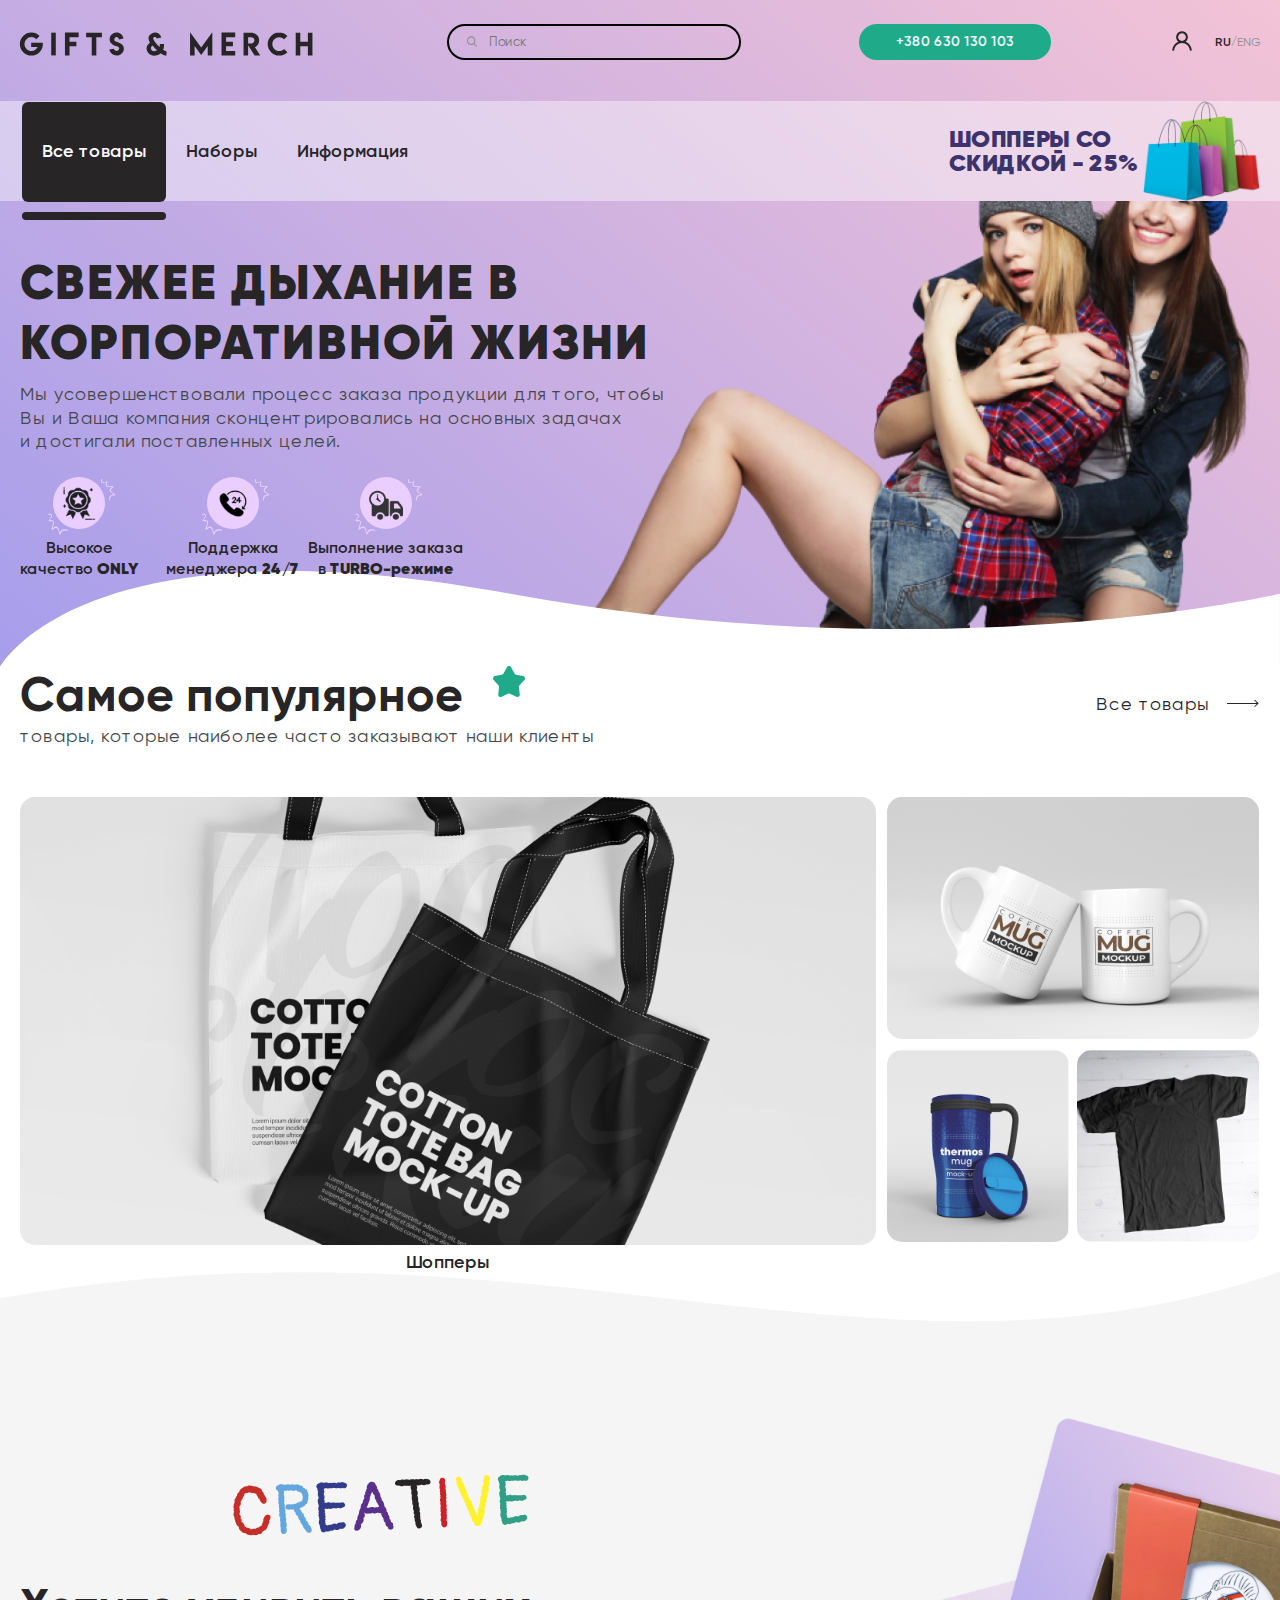
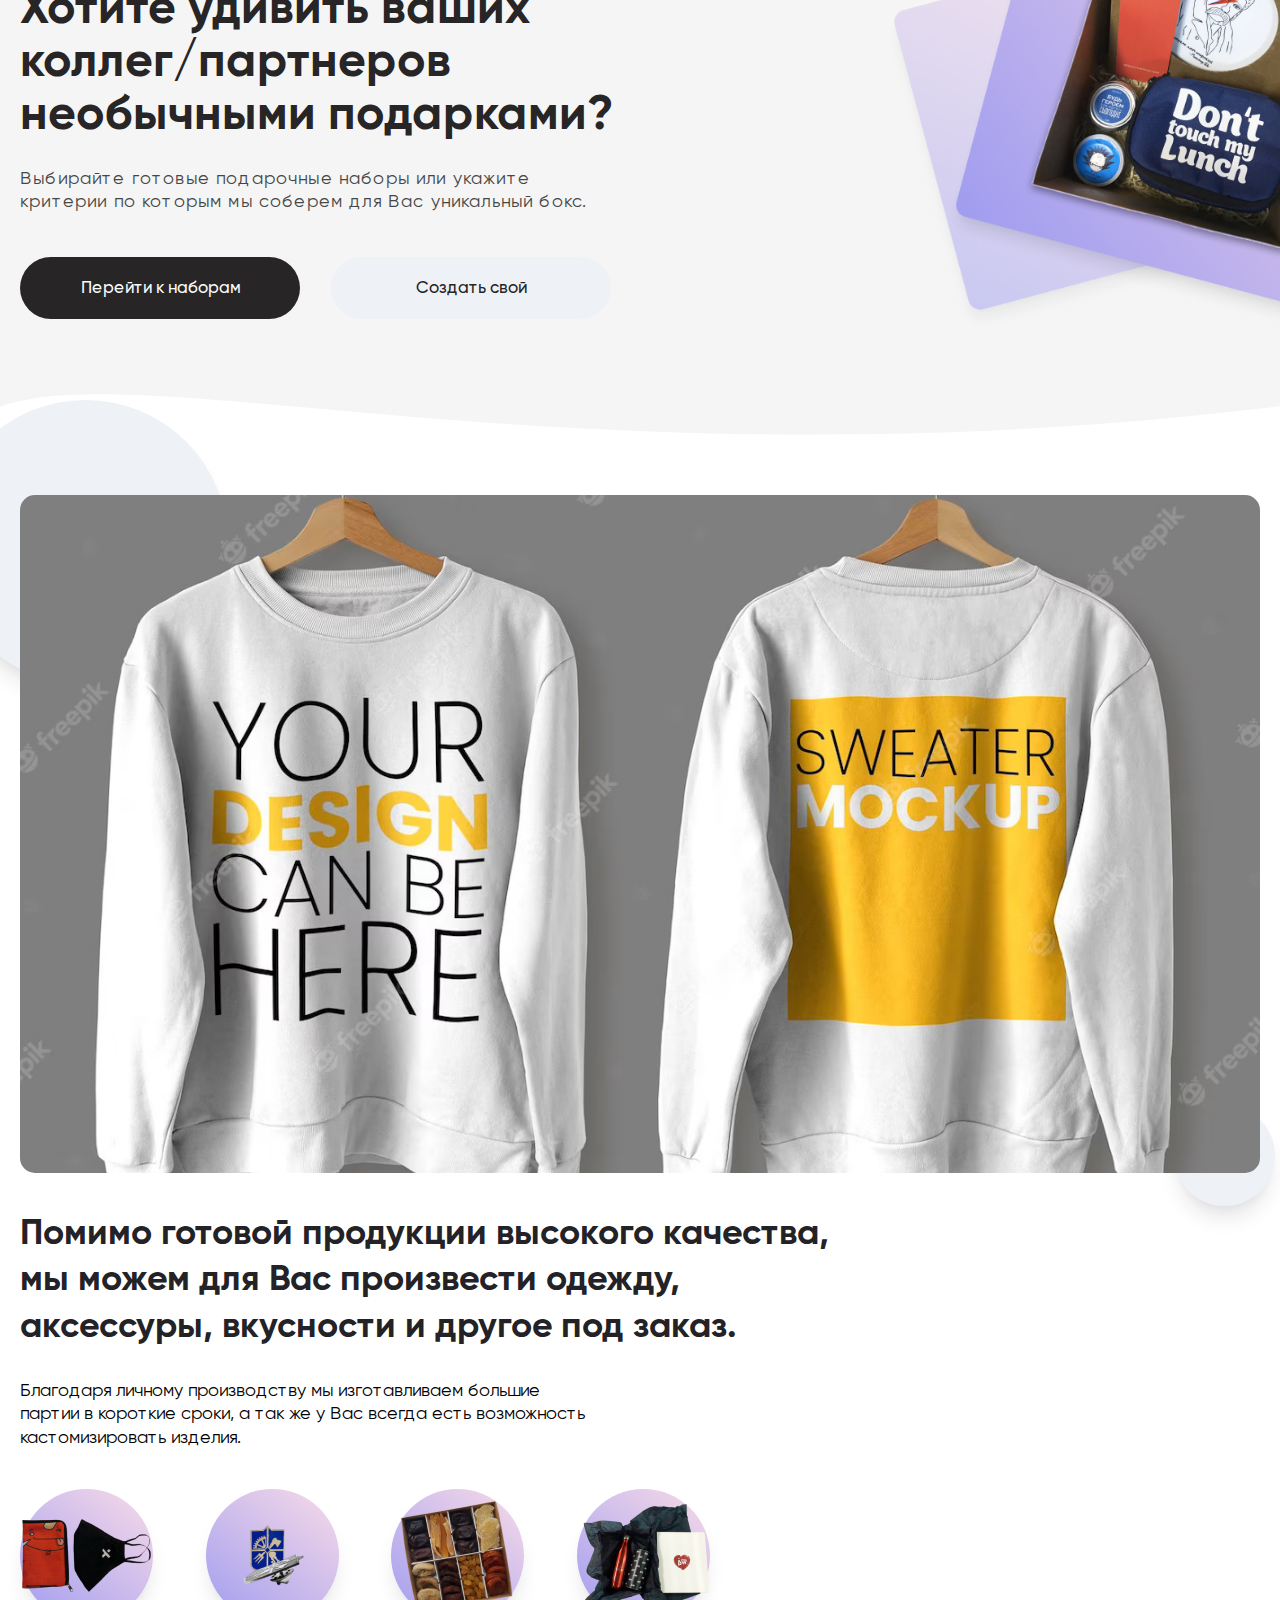
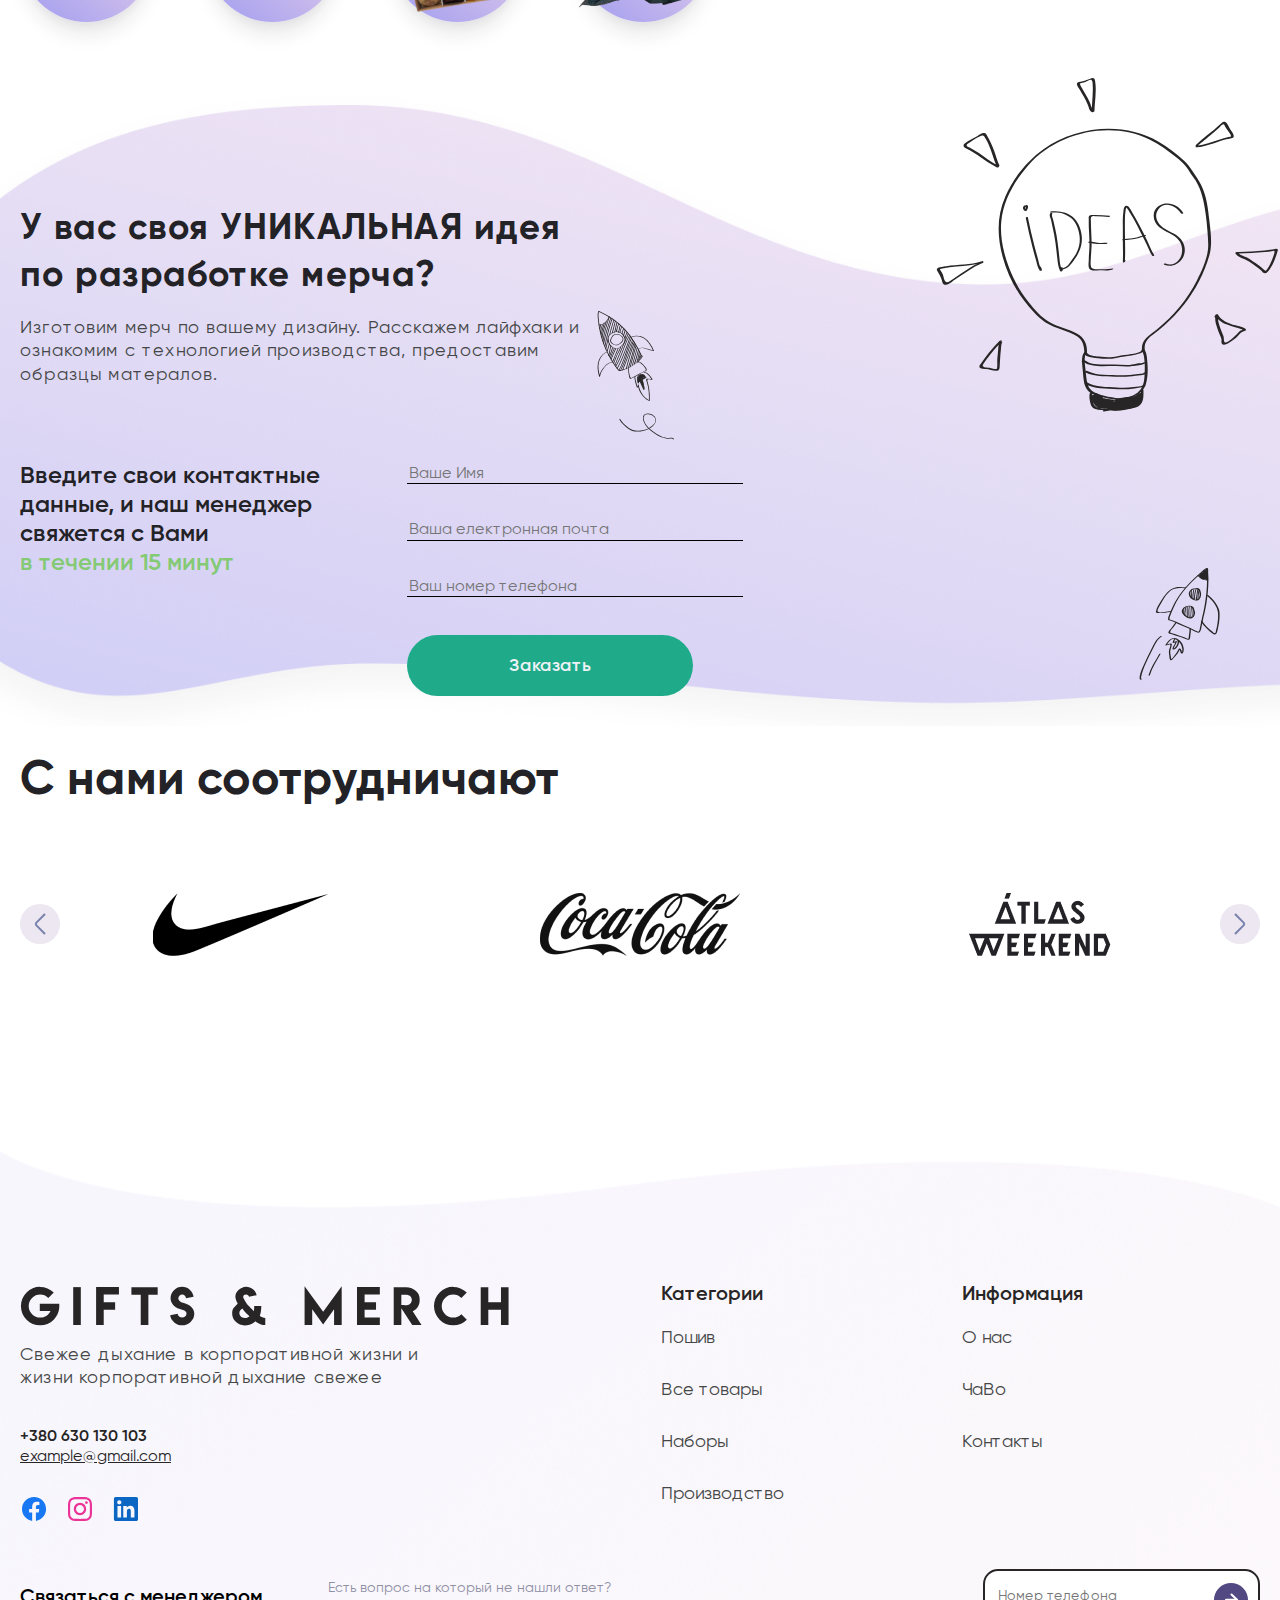
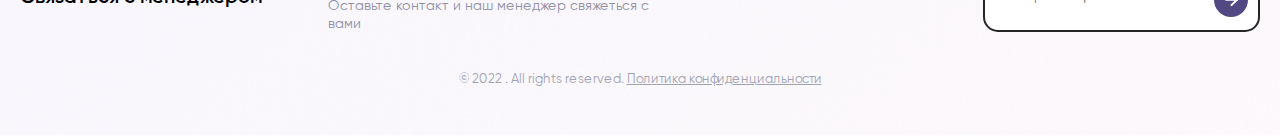
==== commit cb2c3d5e: "wiorking" ====
--- a/index.html
+++ b/index.html
@@ -62,23 +62,26 @@
         <p class="header-hero__text">Мы усовершенствовали процесс заказа продукции для того, чтобы Вы и Ваша компания сконцентрировались на основных задачах и достигали поставленных целей.</p>
         <ul class="header-hero__selection">
           <li class="header-hero__logo">
-            <div class="header-hero__logos">
+            <div class="header-hero__logos header-logo">
+              <img class="header-logo-img" src="./img/quality.png" alt="quality">
               <img class="header-hero__wave" src="./img/main/Scribbletop.svg" alt="">
               <img class="header-hero__wave--active header-hero__wave--rotate180" src="./img/main/Scribble.svg" alt="">
             </div>
             <p class="header-hero__only">Высокое <br> качество <b>ONLY</b></p>
           </li>
 
-          <li class="header-hero__logo">
+          <li class="header-hero__logo header-logo">
             <div class="header-hero__logos">
+              <img class="header-logo-img" src="./img/24hours.png" alt="help">
               <img class="header-hero__wave" src="./img/main/Scribbletop.svg" alt="">
               <img class="header-hero__wave--active" src="./img/main/Scribble.svg" alt="">
             </div>
             <p class="header-hero__only">Поддержка <br> менеджера <b>24/7</b></p>
           </li>
 
-          <li class="header-hero__logo">
+          <li class="header-hero__logo header-logo">
             <div class="header-hero__logos">
+              <img class="header-logo-img" src="./img/delivery.png" alt="delivery">
               <img class="header-hero__wave" src="./img/main/Scribbletop.svg" alt="">
               <img class="header-hero__wave--active" src="./img/main/Scribble.svg" alt="">
             </div>
--- a/css/cards-reduction-decor.css
+++ b/css/cards-reduction-decor.css
@@ -71,7 +71,7 @@
   margin-top: 2px;
   padding-top: 11px;
   padding-left: 14px;
-  overflow: hidden;
+  /* overflow: hidden; */
   cursor: pointer;
   border-radius: 15px;
   box-shadow:
@@ -824,7 +824,7 @@
   }
 
   .order {
-    width: 280px;
+    width: 240px;
     margin-top: 40px;
   }
 
--- a/css/main.css
+++ b/css/main.css
@@ -304,6 +304,9 @@
 
 .header-hero__logos {
   position: relative;
+  display: flex;
+  align-items: center;
+  justify-content: center;
   width: 85.56px;
   height: 85.56px;
   background-color: #eaceff;
@@ -836,6 +839,10 @@
   .header-hero__logos {
     width: 52px;
     height: 52px;
+  }
+
+  .header-logo-img {
+    width: 65%;
   }
 
   .header-hero__wave {
@@ -2502,6 +2509,7 @@
 
   .trolley__cart-item {
     position: relative;
+    margin-top: 20px;
   }
 
   .trolley__cart-delivery {
